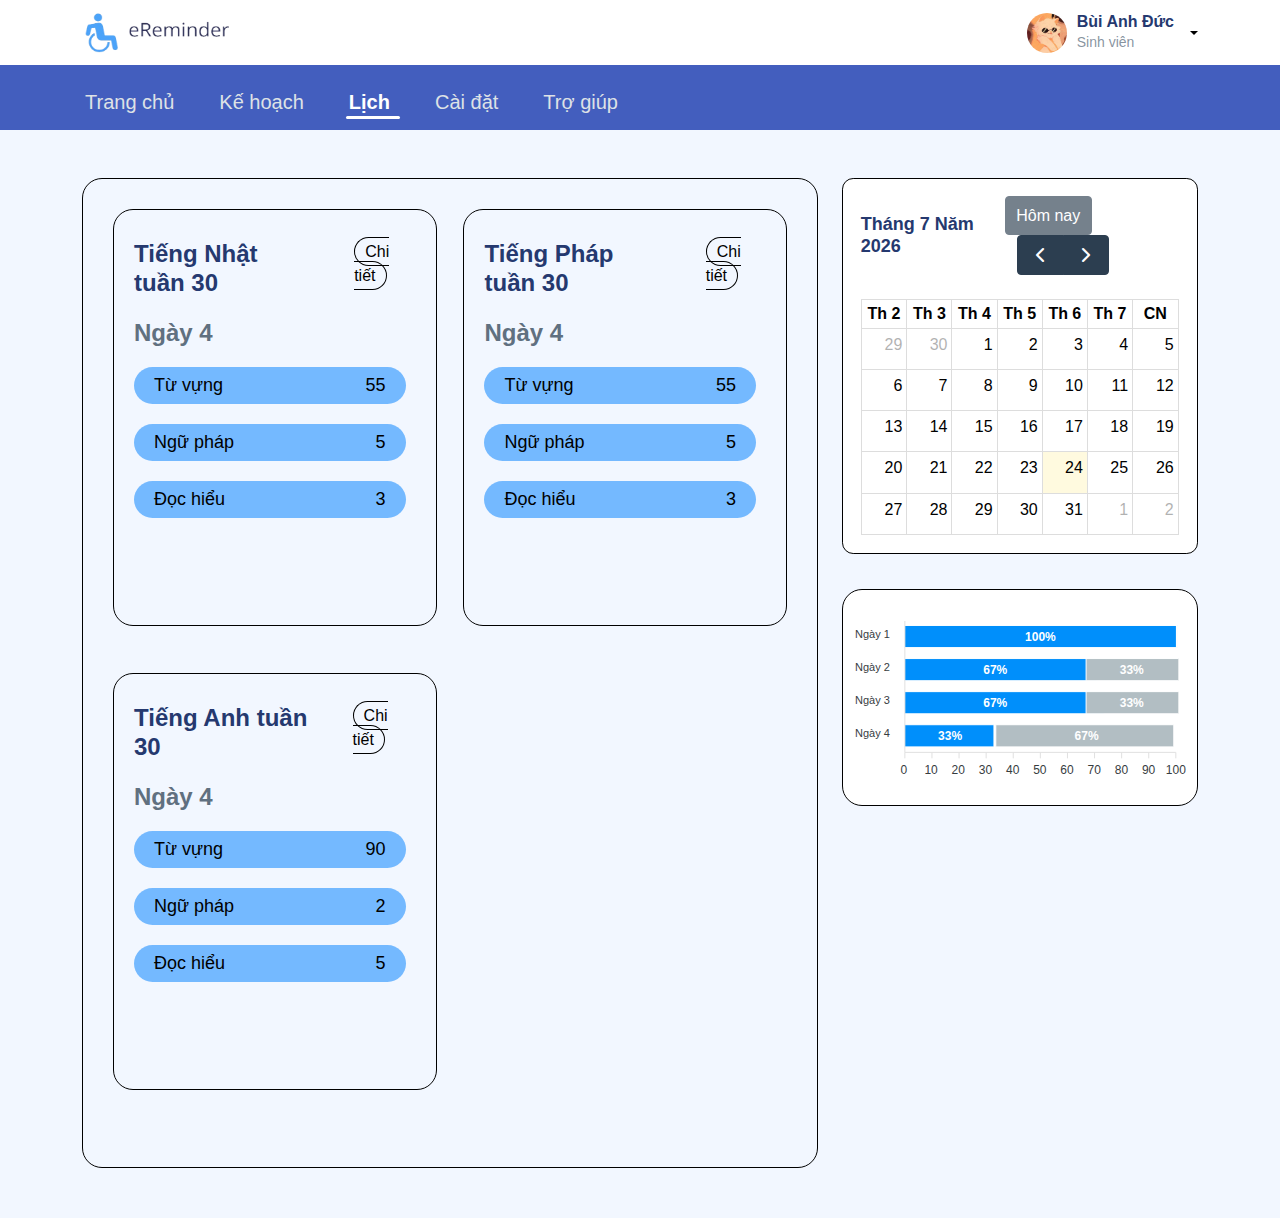
==== calender.html @ c273f139 "update 23.5" ====
<!DOCTYPE html>
<html lang="en" data-bs-theme="lìght">
  <head>
    <meta charset="UTF-8" />
    <meta name="viewport" content="width=device-width, initial-scale=1.0" />
    <title>UIUX</title>

    <link
      rel="shortcut icon"
      href="./assets/svg/favicon.svg"
      type="image/x-icon"
    />
    <link
      rel="shortcut icon"
      href="[data-uri]"
      type="image/png"
    />

    <script
      src="./assets/css/fonts/fontawesome.js"
      crossorigin="anonymous"
    ></script>
    <script
      src="./assets/extension/jquery-3.7.1.min.js"
      integrity="sha256-/JqT3SQfawRcv/BIHPThkBvs0OEvtFFmqPF/lYI/Cxo="
      crossorigin="anonymous"
    ></script>

    <!-- slick carousel -->
    <link rel="stylesheet" type="text/css" href="./assets/css/slick.css" />
    <link
      rel="stylesheet"
      href="./assets/css/slick-theme.min.css"
      integrity="sha512-17EgCFERpgZKcm0j0fEq1YCJuyAWdz9KUtv1EjVuaOz8pDnh/0nZxmU6BBXwaaxqoi9PQXnRWqlcDB027hgv9A=="
      crossorigin="anonymous"
      referrerpolicy="no-referrer"
    />
    <link
      rel="stylesheet"
      href="./assets/css/slick.min.css"
      integrity="sha512-yHknP1/AwR+yx26cB1y0cjvQUMvEa2PFzt1c9LlS4pRQ5NOTZFWbhBig+X9G9eYW/8m0/4OXNx8pxJ6z57x0dw=="
      crossorigin="anonymous"
      referrerpolicy="no-referrer"
    />
    <link
      rel="stylesheet"
      href="./assets/css/slick-theme.css"
      integrity="sha512-6lLUdeQ5uheMFbWm3CP271l14RsX1xtx+J5x2yeIDkkiBpeVTNhTqijME7GgRKKi6hCqovwCoBTlRBEC20M8Mg=="
      crossorigin="anonymous"
      referrerpolicy="no-referrer"
    />

    <!-- css file -->
    <link rel="stylesheet" href="./assets/css/app-dark.css" />
    <link rel="stylesheet" href="./assets/css/app.css" />
    <link rel="stylesheet" href="./assets/css/iconly.css" />
    <link rel="stylesheet" href="./assets/css/style.css" />
    <link rel="stylesheet" href="./assets/css/calender.css" />
    <link rel="stylesheet" href="./assets/css/trangchu.css" />
  </head>

  <body>
    <div id="app">
      <div id="main" class="layout-horizontal">
        <header class="mb-5">
          <div class="header-top">
            <div class="container">
              <div class="logo">
                <a href="index.html"
                  ><img
                    style="width: 150px; height: 45px"
                    src="./assets/img/logo.png"
                    srcset=""
                /></a>
              </div>
              <div class="header-top-right">
                <div class="dropdown">
                  <a
                    href="#"
                    id="topbarUserDropdown"
                    class="user-dropdown d-flex align-items-center dropend dropdown-toggle"
                    data-bs-toggle="dropdown"
                    aria-expanded="false"
                  >
                    <div class="avatar avatar-md2">
                      <img src=".//assets/img/ava.jpg" alt="Avatar" />
                    </div>
                    <div class="text">
                      <h6 class="user-dropdown-name">Bùi Anh Đức</h6>
                      <p class="user-dropdown-status text-sm text-muted">
                        Sinh viên
                      </p>
                    </div>
                  </a>
                  <ul
                    class="dropdown-menu dropdown-menu-end shadow-lg"
                    aria-labelledby="topbarUserDropdown"
                  >
                    <li>
                      <a class="dropdown-item" href="./profile.html"
                        >Tài khoản của tôi</a
                      >
                    </li>
                    <li>
                      <a class="dropdown-item" href="./setting.html">Cài đặt</a>
                    </li>
                    <li><hr class="dropdown-divider" /></li>
                    <li>
                      <a class="dropdown-item" href="index.html">Đăng xuất</a>
                    </li>
                  </ul>
                </div>

                <!-- Burger button responsive -->
                <a href="#" class="burger-btn d-block d-xl-none">
                  <i class="bi bi-justify fs-3"></i>
                </a>
              </div>
            </div>
          </div>
          <nav class="main-navbar">
            <div class="container">
              <ul>
                <li class="menu-item">
                  <a href="dashboard.html" class="menu-link">
                    <span><i class="fa-solid fa-house"></i>Trang chủ</span>
                  </a>
                </li>

                <li class="menu-item">
                  <a href="schedule.html" class="menu-link">
                    <span><i class="fa-solid fa-clipboard"></i>Kế hoạch</span>
                  </a>
                </li>

                <li class="menu-item active">
                  <a href="calender.html" class="menu-link">
                    <span><i class="fa-solid fa-calendar-days"></i>Lịch</span>
                  </a>
                </li>

                <li class="menu-item">
                  <a href="setting.html" class="menu-link">
                    <span><i class="fa-solid fa-gear"></i>Cài đặt</span>
                  </a>
                </li>

                <li class="menu-item">
                  <a href="support.html" class="menu-link">
                    <span
                      ><i class="fa-solid fa-circle-question"></i>Trợ giúp</span
                    >
                  </a>
                </li>
              </ul>
            </div>
          </nav>
          <div class="nav-respon">
            <div class="close-nav">
              <i class="fa-solid fa-x"></i>
            </div>
            <div class="nav-content">
              <div class="cate-blc-top">
                <a href="dashboard.html" class="cate-item">
                  <div>
                    <i class="fa-solid fa-house"></i>
                  </div>
                  <span>Trang chủ</span>
                </a>
                <a class="cate-item" href="schedule.html">
                  <div>
                    <i class="fa-solid fa-clipboard"></i>
                  </div>
                  <span>Kế hoạch</span>
                </a>
                <a class="cate-item" href="calender.html">
                  <div>
                    <i class="fa-solid fa-calendar-days"></i>
                  </div>
                  <span>Lịch</span>
                </a>
                <a class="cate-item" href="setting.html">
                  <div>
                    <i class="fa-solid fa-gear"></i>
                  </div>
                  <span>Cài đặt</span>
                </a>
                <a class="cate-item" href="support.html">
                  <div>
                    <i class="fa-solid fa-circle-question"></i>
                  </div>
                  <span>Trợ giúp</span>
                </a>
              </div>
              <h3>Theo dõi chúng tôi</h3>
              <div class="follow">
                <i
                  class="fa-brands fa-facebook fa-2xl"
                  style="color: #2f42d0"
                ></i>
                <i
                  class="fa-brands fa-youtube fa-2xl"
                  style="color: #ee2b2b"
                ></i>
                <i
                  class="fa-brands fa-instagram fa-2xl"
                  style="color: #000000"
                ></i>
                <i
                  class="fa-brands fa-pinterest-p fa-2xl"
                  style="color: #000000"
                ></i>
                <i
                  class="fa-brands fa-tiktok fa-2xl"
                  style="color: #000000"
                ></i>
              </div>
              <div class="link-blc">
                <a href="">Liên hệ</a>
                 
                <a href="">Chính sách bảo mật</a>
                <a style="border: none" href="">Thỏa thuận người dùng</a>
              </div>
            </div>
          </div>
        </header>

        <div class="content-wrapper container">
          <div class="page-content">
            <section class="row calender-row">
              <div class="col-12 col-lg-8">
                <div class="row">
                  <div class="col-12">
                    <div class="des-main" style="height: 110vh">
                      <div class="calender-item">
                        <div class="card-hd">
                          <div
                            class="card-lf"
                            style="display: flex; flex-direction: row"
                          >
                            <div class="lf">
                              <h6 class="des-hd" style="padding-left: 0">
                                Tiếng Nhật tuần 30
                              </h6>
                              <p class="des-hd" style="padding-left: 0">
                                Ngày 4
                              </p>
                            </div>
                            <div style="padding-top: 10px; margin-left: 20px">
                              <a href="./description.html" class="add-btn"
                                >Chi tiết</a
                              >
                            </div>
                          </div>
                          <div class="card-rt"></div>
                        </div>
                        <div class="card-content" style="overflow: auto">
                          <div class="card-item">
                            <div class="card-item-lf">
                              <span class="center">Từ vựng</span>
                              <div class="card-item-rt">
                                <label>55</label>
                              </div>
                            </div>
                          </div>
                          <div class="card-item">
                            <div class="card-item-lf">
                              <span class="center">Ngữ pháp</span>
                              <div class="card-item-rt">
                                <label>5</label>
                              </div>
                            </div>
                          </div>
                          <div class="card-item">
                            <div class="card-item-lf">
                              <span class="center">Đọc hiểu</span>
                              <div class="card-item-rt">
                                <label>3</label>
                              </div>
                            </div>
                          </div>
                        </div>
                      </div>
                      <div class="calender-item">
                        <div class="card-hd">
                          <div
                            class="card-lf"
                            style="display: flex; flex-direction: row"
                          >
                            <div class="lf">
                              <h6 class="des-hd" style="padding-left: 0">
                                Tiếng Pháp tuần 30
                              </h6>
                              <p class="des-hd" style="padding-left: 0">
                                Ngày 4
                              </p>
                            </div>
                            <div style="padding-top: 10px; margin-left: 20px">
                              <a href="./description.html" class="add-btn"
                                >Chi tiết</a
                              >
                            </div>
                          </div>
                          <div class="card-rt"></div>
                        </div>
                        <div class="card-content" style="overflow: auto">
                          <div class="card-item">
                            <div class="card-item-lf">
                              <span class="center">Từ vựng</span>
                              <div class="card-item-rt">
                                <label>55</label>
                              </div>
                            </div>
                          </div>
                          <div class="card-item">
                            <div class="card-item-lf">
                              <span class="center">Ngữ pháp</span>
                              <div class="card-item-rt">
                                <label>5</label>
                              </div>
                            </div>
                          </div>
                          <div class="card-item">
                            <div class="card-item-lf">
                              <span class="center">Đọc hiểu</span>
                              <div class="card-item-rt">
                                <label>3</label>
                              </div>
                            </div>
                          </div>
                        </div>
                      </div>
                      <div class="calender-item">
                        <div class="card-hd">
                          <div
                            class="card-lf"
                            style="display: flex; flex-direction: row"
                          >
                            <div class="lf">
                              <h6 class="des-hd" style="padding-left: 0">
                                Tiếng Anh tuần 30
                              </h6>
                              <p class="des-hd" style="padding-left: 0">
                                Ngày 4
                              </p>
                            </div>
                            <div style="padding-top: 10px; margin-left: 20px">
                              <a href="./description.html" class="add-btn"
                                >Chi tiết</a
                              >
                            </div>
                          </div>
                          <div class="card-rt"></div>
                        </div>
                        <div class="card-content" style="overflow: auto">
                          <div class="card-item">
                            <div class="card-item-lf">
                              <span class="center">Từ vựng</span>
                              <div class="card-item-rt">
                                <label>90</label>
                              </div>
                            </div>
                          </div>
                          <div class="card-item">
                            <div class="card-item-lf">
                              <span class="center">Ngữ pháp</span>
                              <div class="card-item-rt">
                                <label>2</label>
                              </div>
                            </div>
                          </div>
                          <div class="card-item">
                            <div class="card-item-lf">
                              <span class="center">Đọc hiểu</span>
                              <div class="card-item-rt">
                                <label>5</label>
                              </div>
                            </div>
                          </div>
                        </div>
                      </div>
                    </div>
                  </div>
                </div>
              </div>
              <div class="col-12 col-lg-4">
                <div class="card">
                  <div id="calendar"></div>
                </div>
                <div class="trending" style="padding: 0">
                  <div class="des-body">
                    <div id="bar-chart-2"></div>
                  </div>
                </div>
              </div>
            </section>
          </div>
        </div>
      </div>
    </div>
    <div class="add-action-mockup hide">
      <div class="des-hd">
        <i class="fa-solid fa-note-sticky"></i>
        Thêm danh mục
      </div>
      <div class="add-action-cnt">
        <label class="action-hd" for="">Tên danh mục</label> <br />
        <input class="action-input" type="text" placeholder="Tên danh mục" />
        <br />
        <label class="action-hd" for="">Ngày</label> <br />
        <input class="action-input" type="text" placeholder="dd/mm/yyyy" />
        <br />
        <div class="add-btn" style="width: 40%">
          <i class="fa-solid fa-plus"></i>Thêm nhiệm vụ
        </div>
        <div class="quest-cnt"></div>
      </div>
      <div class="add-action-bot">
        <div class="close-btn">Thoát</div>
        <div class="save-btn"><i class="fa-solid fa-floppy-disk"></i> Lưu</div>
      </div>
    </div>

    <script>
      document.addEventListener("DOMContentLoaded", function () {
        var calendarEl = document.getElementById("calendar");
        var calendar = new FullCalendar.Calendar(calendarEl, {
          initialView: "dayGridMonth",
          locale: "vi",

          buttonText: {
            today: "Hôm nay",
            month: "Tháng",
            week: "Tuần",
            day: "Ngày",
          },
          dateClick: function (info) {
            alert("Bạn đã click vào ngày: " + info.dateStr);
          },
        });
        calendar.render();
      });
    </script>

    <link
      href="./assets/extension/fullcalendar/main.min.css"
      rel="stylesheet"
    />
    <!-- FullCalendar JS -->
    <script src="./assets/extension/fullcalendar/main.min.js"></script>
    <!-- FullCalendar Locales -->
    <script src="./assets/extension/fullcalendar/locales-all.min.js"></script>

    <!-- slick -->
    <script
      src="./assets/js/slick.min.js"
      integrity="sha512-HGOnQO9+SP1V92SrtZfjqxxtLmVzqZpjFFekvzZVWoiASSQgSr4cw9Kqd2+l8Llp4Gm0G8GIFJ4ddwZilcdb8A=="
      crossorigin="anonymous"
      referrerpolicy="no-referrer"
    ></script>
    <script
      src="./assets/js/slick.js"
      integrity="sha512-eP8DK17a+MOcKHXC5Yrqzd8WI5WKh6F1TIk5QZ/8Lbv+8ssblcz7oGC8ZmQ/ZSAPa7ZmsCU4e/hcovqR8jfJqA=="
      crossorigin="anonymous"
      referrerpolicy="no-referrer"
    ></script>

    <!-- apexchart -->
    <script src="./assets/js/apexcharts.js"></script>

    <!-- js file -->
    <script src="./assets/js/app.js"></script>
    <script src="./assets/js/script.js"></script>
    <script src="./assets/js/description.js"></script>
  </body>
</html>
---- assets/css/app-dark.css ----
@charset "UTF-8";
html[data-bs-theme="dark"] {
  --bs-blue: #435ebe;
  --bs-indigo: #6610f2;
  --bs-purple: #6f42c1;
  --bs-pink: #d63384;
  --bs-red: #dc3545;
  --bs-orange: #fd7e14;
  --bs-yellow: #ffc107;
  --bs-green: #198754;
  --bs-teal: #20c997;
  --bs-cyan: #0dcaf0;
  --bs-white: #fff;
  --bs-gray: #6c757d;
  --bs-gray-dark: #343a40;
  --bs-gray-100: #f8f9fa;
  --bs-gray-200: #e9ecef;
  --bs-gray-300: #dee2e6;
  --bs-gray-400: #ced4da;
  --bs-gray-500: #adb5bd;
  --bs-gray-600: #6c757d;
  --bs-gray-700: #495057;
  --bs-gray-800: #343a40;
  --bs-gray-900: #212529;
  --bs-primary: #435ebe;
  --bs-secondary: #6c757d;
  --bs-success: #198754;
  --bs-info: #0dcaf0;
  --bs-warning: #ffc107;
  --bs-danger: #dc3545;
  --bs-light: #ced4da;
  --bs-dark: #131313;
  --bs-primary-rgb: 67, 94, 190;
  --bs-secondary-rgb: 108, 117, 125;
  --bs-success-rgb: 25, 135, 84;
  --bs-info-rgb: 13, 202, 240;
  --bs-warning-rgb: 255, 193, 7;
  --bs-danger-rgb: 220, 53, 69;
  --bs-light-rgb: 206, 212, 218;
  --bs-dark-rgb: 19, 19, 19;
  --bs-white-rgb: 255, 255, 255;
  --bs-black-rgb: 0, 0, 0;
  --bs-body-color-rgb: 194, 194, 217;
  --bs-body-bg-rgb: 21, 21, 33;
  --bs-font-sans-serif: system-ui, -apple-system, "Segoe UI", Roboto,
    "Helvetica Neue", Arial, "Noto Sans", "Liberation Sans", sans-serif,
    "Apple Color Emoji", "Segoe UI Emoji", "Segoe UI Symbol", "Noto Color Emoji";
  --bs-font-monospace: SFMono-Regular, Menlo, Monaco, Consolas,
    "Liberation Mono", "Courier New", monospace;
  --bs-gradient: linear-gradient(
    180deg,
    rgba(255, 255, 255, 0.15),
    rgba(255, 255, 255, 0)
  );
  --bs-body-font-family: sans-serif;
  --bs-body-font-size: 1rem;
  --bs-body-font-weight: 400;
  --bs-body-line-height: 1.5;
  --bs-body-color: #c2c2d9;
  --bs-body-bg: #151521;
}
html[data-bs-theme="dark"] .swal2-popup.swal2-toast {
  box-sizing: border-box;
  grid-column: 1/4 !important;
  grid-row: 1/4 !important;
  grid-template-columns: min-content auto min-content;
  padding: 1em;
  overflow-y: hidden;
  background: #19191a;
  box-shadow: 0 0 1px rgba(0, 0, 0, 0.075), 0 1px 2px rgba(0, 0, 0, 0.075),
    1px 2px 4px rgba(0, 0, 0, 0.075), 1px 3px 8px rgba(0, 0, 0, 0.075),
    2px 4px 16px rgba(0, 0, 0, 0.075);
  pointer-events: all;
}
html[data-bs-theme="dark"] .swal2-popup.swal2-toast > * {
  grid-column: 2;
}
html[data-bs-theme="dark"] .swal2-popup.swal2-toast .swal2-title {
  margin: 0.5em 1em;
  padding: 0;
  font-size: 1em;
  text-align: initial;
}
html[data-bs-theme="dark"] .swal2-popup.swal2-toast .swal2-loading {
  justify-content: center;
}
html[data-bs-theme="dark"] .swal2-popup.swal2-toast .swal2-input {
  height: 2em;
  margin: 0.5em;
  font-size: 1em;
}
html[data-bs-theme="dark"] .swal2-popup.swal2-toast .swal2-validation-message {
  font-size: 1em;
}
html[data-bs-theme="dark"] .swal2-popup.swal2-toast .swal2-footer {
  margin: 0.5em 0 0;
  padding: 0.5em 0 0;
  font-size: 0.8em;
}
html[data-bs-theme="dark"] .swal2-popup.swal2-toast .swal2-close {
  grid-column: 3/3;
  grid-row: 1/99;
  align-self: center;
  width: 0.8em;
  height: 0.8em;
  margin: 0;
  font-size: 2em;
}
html[data-bs-theme="dark"] .swal2-popup.swal2-toast .swal2-html-container {
  margin: 0.5em 1em;
  padding: 0;
  overflow: initial;
  font-size: 1em;
  text-align: initial;
}
html[data-bs-theme="dark"]
  .swal2-popup.swal2-toast
  .swal2-html-container:empty {
  padding: 0;
}
html[data-bs-theme="dark"] .swal2-popup.swal2-toast .swal2-loader {
  grid-column: 1;
  grid-row: 1/99;
  align-self: center;
  width: 2em;
  height: 2em;
  margin: 0.25em;
}
html[data-bs-theme="dark"] .swal2-popup.swal2-toast .swal2-icon {
  grid-column: 1;
  grid-row: 1/99;
  align-self: center;
  width: 2em;
  min-width: 2em;
  height: 2em;
  margin: 0 0.5em 0 0;
}
html[data-bs-theme="dark"]
  .swal2-popup.swal2-toast
  .swal2-icon
  .swal2-icon-content {
  display: flex;
  align-items: center;
  font-size: 1.8em;
  font-weight: 700;
}
html[data-bs-theme="dark"]
  .swal2-popup.swal2-toast
  .swal2-icon.swal2-success
  .swal2-success-ring {
  width: 2em;
  height: 2em;
}
html[data-bs-theme="dark"]
  .swal2-popup.swal2-toast
  .swal2-icon.swal2-error
  [class^="swal2-x-mark-line"] {
  top: 0.875em;
  width: 1.375em;
}
html[data-bs-theme="dark"]
  .swal2-popup.swal2-toast
  .swal2-icon.swal2-error
  [class^="swal2-x-mark-line"][class$="left"] {
  left: 0.3125em;
}
html[data-bs-theme="dark"]
  .swal2-popup.swal2-toast
  .swal2-icon.swal2-error
  [class^="swal2-x-mark-line"][class$="right"] {
  right: 0.3125em;
}
html[data-bs-theme="dark"] .swal2-popup.swal2-toast .swal2-actions {
  justify-content: flex-start;
  height: auto;
  margin: 0.5em 0 0;
  padding: 0 0.5em;
}
html[data-bs-theme="dark"] .swal2-popup.swal2-toast .swal2-styled {
  margin: 0.25em 0.5em;
  padding: 0.4em 0.6em;
  font-size: 1em;
}
html[data-bs-theme="dark"] .swal2-popup.swal2-toast .swal2-success {
  border-color: #a5dc86;
}
html[data-bs-theme="dark"]
  .swal2-popup.swal2-toast
  .swal2-success
  [class^="swal2-success-circular-line"] {
  position: absolute;
  width: 1.6em;
  height: 3em;
  transform: rotate(45deg);
  border-radius: 50%;
}
html[data-bs-theme="dark"]
  .swal2-popup.swal2-toast
  .swal2-success
  [class^="swal2-success-circular-line"][class$="left"] {
  top: -0.8em;
  left: -0.5em;
  transform: rotate(-45deg);
  transform-origin: 2em 2em;
  border-radius: 4em 0 0 4em;
}
html[data-bs-theme="dark"]
  .swal2-popup.swal2-toast
  .swal2-success
  [class^="swal2-success-circular-line"][class$="right"] {
  top: -0.25em;
  left: 0.9375em;
  transform-origin: 0 1.5em;
  border-radius: 0 4em 4em 0;
}
html[data-bs-theme="dark"]
  .swal2-popup.swal2-toast
  .swal2-success
  .swal2-success-ring {
  width: 2em;
  height: 2em;
}
html[data-bs-theme="dark"]
  .swal2-popup.swal2-toast
  .swal2-success
  .swal2-success-fix {
  top: 0;
  left: 0.4375em;
  width: 0.4375em;
  height: 2.6875em;
}
html[data-bs-theme="dark"]
  .swal2-popup.swal2-toast
  .swal2-success
  [class^="swal2-success-line"] {
  height: 0.3125em;
}
html[data-bs-theme="dark"]
  .swal2-popup.swal2-toast
  .swal2-success
  [class^="swal2-success-line"][class$="tip"] {
  top: 1.125em;
  left: 0.1875em;
  width: 0.75em;
}
html[data-bs-theme="dark"]
  .swal2-popup.swal2-toast
  .swal2-success
  [class^="swal2-success-line"][class$="long"] {
  top: 0.9375em;
  right: 0.1875em;
  width: 1.375em;
}
html[data-bs-theme="dark"]
  .swal2-popup.swal2-toast
  .swal2-success.swal2-icon-show
  .swal2-success-line-tip {
  animation: swal2-toast-animate-success-line-tip 0.75s;
}
html[data-bs-theme="dark"]
  .swal2-popup.swal2-toast
  .swal2-success.swal2-icon-show
  .swal2-success-line-long {
  animation: swal2-toast-animate-success-line-long 0.75s;
}
html[data-bs-theme="dark"] .swal2-popup.swal2-toast.swal2-show {
  animation: swal2-toast-show 0.5s;
}
html[data-bs-theme="dark"] .swal2-popup.swal2-toast.swal2-hide {
  animation: swal2-toast-hide 0.1s forwards;
}
html[data-bs-theme="dark"] div:where(.swal2-container) {
  display: grid;
  position: fixed;
  z-index: 1060;
  top: 0;
  right: 0;
  bottom: 0;
  left: 0;
  box-sizing: border-box;
  grid-template-areas: "top-start     top            top-end" "center-start  center         center-end" "bottom-start  bottom-center  bottom-end";
  grid-template-rows: minmax(min-content, auto) minmax(min-content, auto) minmax(
      min-content,
      auto
    );
  height: 100%;
  padding: 0.625em;
  overflow-x: hidden;
  transition: background-color 0.1s;
  -webkit-overflow-scrolling: touch;
}
html[data-bs-theme="dark"] div:where(.swal2-container).swal2-backdrop-show,
html[data-bs-theme="dark"] div:where(.swal2-container).swal2-noanimation {
  background: rgba(25, 25, 26, 0.75);
}
html[data-bs-theme="dark"] div:where(.swal2-container).swal2-backdrop-hide {
  background: transparent !important;
}
html[data-bs-theme="dark"] div:where(.swal2-container).swal2-top-start,
html[data-bs-theme="dark"] div:where(.swal2-container).swal2-center-start,
html[data-bs-theme="dark"] div:where(.swal2-container).swal2-bottom-start {
  grid-template-columns: minmax(0, 1fr) auto auto;
}
html[data-bs-theme="dark"] div:where(.swal2-container).swal2-top,
html[data-bs-theme="dark"] div:where(.swal2-container).swal2-center,
html[data-bs-theme="dark"] div:where(.swal2-container).swal2-bottom {
  grid-template-columns: auto minmax(0, 1fr) auto;
}
html[data-bs-theme="dark"] div:where(.swal2-container).swal2-top-end,
html[data-bs-theme="dark"] div:where(.swal2-container).swal2-center-end,
html[data-bs-theme="dark"] div:where(.swal2-container).swal2-bottom-end {
  grid-template-columns: auto auto minmax(0, 1fr);
}
html[data-bs-theme="dark"]
  div:where(.swal2-container).swal2-top-start
  > .swal2-popup {
  align-self: start;
}
html[data-bs-theme="dark"]
  div:where(.swal2-container).swal2-top
  > .swal2-popup {
  grid-column: 2;
  align-self: start;
  justify-self: center;
}
html[data-bs-theme="dark"]
  div:where(.swal2-container).swal2-top-end
  > .swal2-popup,
html[data-bs-theme="dark"]
  div:where(.swal2-container).swal2-top-right
  > .swal2-popup {
  grid-column: 3;
  align-self: start;
  justify-self: end;
}
html[data-bs-theme="dark"]
  div:where(.swal2-container).swal2-center-start
  > .swal2-popup,
html[data-bs-theme="dark"]
  div:where(.swal2-container).swal2-center-left
  > .swal2-popup {
  grid-row: 2;
  align-self: center;
}
html[data-bs-theme="dark"]
  div:where(.swal2-container).swal2-center
  > .swal2-popup {
  grid-column: 2;
  grid-row: 2;
  align-self: center;
  justify-self: center;
}
html[data-bs-theme="dark"]
  div:where(.swal2-container).swal2-center-end
  > .swal2-popup,
html[data-bs-theme="dark"]
  div:where(.swal2-container).swal2-center-right
  > .swal2-popup {
  grid-column: 3;
  grid-row: 2;
  align-self: center;
  justify-self: end;
}
html[data-bs-theme="dark"]
  div:where(.swal2-container).swal2-bottom-start
  > .swal2-popup,
html[data-bs-theme="dark"]
  div:where(.swal2-container).swal2-bottom-left
  > .swal2-popup {
  grid-column: 1;
  grid-row: 3;
  align-self: end;
}
html[data-bs-theme="dark"]
  div:where(.swal2-container).swal2-bottom
  > .swal2-popup {
  grid-column: 2;
  grid-row: 3;
  justify-self: center;
  align-self: end;
}
html[data-bs-theme="dark"]
  div:where(.swal2-container).swal2-bottom-end
  > .swal2-popup,
html[data-bs-theme="dark"]
  div:where(.swal2-container).swal2-bottom-right
  > .swal2-popup {
  grid-column: 3;
  grid-row: 3;
  align-self: end;
  justify-self: end;
}
html[data-bs-theme="dark"]
  div:where(.swal2-container).swal2-grow-row
  > .swal2-popup,
html[data-bs-theme="dark"]
  div:where(.swal2-container).swal2-grow-fullscreen
  > .swal2-popup {
  grid-column: 1/4;
  width: 100%;
}
html[data-bs-theme="dark"]
  div:where(.swal2-container).swal2-grow-column
  > .swal2-popup,
html[data-bs-theme="dark"]
  div:where(.swal2-container).swal2-grow-fullscreen
  > .swal2-popup {
  grid-row: 1/4;
  align-self: stretch;
}
html[data-bs-theme="dark"] div:where(.swal2-container).swal2-no-transition {
  transition: none !important;
}
html[data-bs-theme="dark"] div:where(.swal2-container) div:where(.swal2-popup) {
  display: none;
  position: relative;
  box-sizing: border-box;
  grid-template-columns: minmax(0, 100%);
  width: 32em;
  max-width: 100%;
  padding: 0 0 1.25em;
  border: none;
  border-radius: 5px;
  background: #19191a;
  color: #545454;
  font-family: system-ui, -apple-system, BlinkMacSystemFont, "Segoe UI", Roboto,
    Oxygen, Ubuntu, Cantarell, "Open Sans", "Helvetica Neue", sans-serif;
  font-size: 1rem;
}
html[data-bs-theme="dark"]
  div:where(.swal2-container)
  div:where(.swal2-popup):focus {
  outline: none;
}
html[data-bs-theme="dark"]
  div:where(.swal2-container)
  div:where(.swal2-popup).swal2-loading {
  overflow-y: hidden;
}
html[data-bs-theme="dark"] div:where(.swal2-container) h2:where(.swal2-title),
html[data-bs-theme="dark"] div:where(.swal2-container) .h2:where(.swal2-title) {
  position: relative;
  max-width: 100%;
  margin: 0;
  padding: 0.8em 1em 0;
  color: #e1e1e1;
  font-size: 1.875em;
  font-weight: 600;
  text-align: center;
  text-transform: none;
  word-wrap: break-word;
}
html[data-bs-theme="dark"]
  div:where(.swal2-container)
  div:where(.swal2-actions) {
  display: flex;
  z-index: 1;
  box-sizing: border-box;
  flex-wrap: wrap;
  align-items: center;
  justify-content: center;
  width: auto;
  margin: 1.25em auto 0;
  padding: 0;
}
html[data-bs-theme="dark"]
  div:where(.swal2-container)
  div:where(.swal2-actions):not(.swal2-loading)
  .swal2-styled[disabled] {
  opacity: 0.4;
}
html[data-bs-theme="dark"]
  div:where(.swal2-container)
  div:where(.swal2-actions):not(.swal2-loading)
  .swal2-styled:hover {
  background-image: linear-gradient(rgba(0, 0, 0, 0.1), rgba(0, 0, 0, 0.1));
}
html[data-bs-theme="dark"]
  div:where(.swal2-container)
  div:where(.swal2-actions):not(.swal2-loading)
  .swal2-styled:active {
  background-image: linear-gradient(rgba(0, 0, 0, 0.2), rgba(0, 0, 0, 0.2));
}
html[data-bs-theme="dark"]
  div:where(.swal2-container)
  div:where(.swal2-loader) {
  display: none;
  align-items: center;
  justify-content: center;
  width: 2.2em;
  height: 2.2em;
  margin: 0 1.875em;
  animation: swal2-rotate-loading 1.5s linear 0s infinite normal;
  border-width: 0.25em;
  border-style: solid;
  border-radius: 100%;
  border-color: #2778c4 transparent #2778c4 transparent;
}
html[data-bs-theme="dark"]
  div:where(.swal2-container)
  button:where(.swal2-styled) {
  margin: 0.3125em;
  padding: 0.625em 1.1em;
  transition: box-shadow 0.1s;
  box-shadow: 0 0 0 3px transparent;
  font-weight: 500;
}
html[data-bs-theme="dark"]
  div:where(.swal2-container)
  button:where(.swal2-styled):not([disabled]) {
  cursor: pointer;
}
html[data-bs-theme="dark"]
  div:where(.swal2-container)
  button:where(.swal2-styled).swal2-confirm {
  border: 0;
  border-radius: 0.25em;
  background: initial;
  background-color: #7066e0;
  color: #fff;
  font-size: 1em;
}
html[data-bs-theme="dark"]
  div:where(.swal2-container)
  button:where(.swal2-styled).swal2-confirm:focus {
  box-shadow: 0 0 0 3px rgba(112, 102, 224, 0.5);
}
html[data-bs-theme="dark"]
  div:where(.swal2-container)
  button:where(.swal2-styled).swal2-deny {
  border: 0;
  border-radius: 0.25em;
  background: initial;
  background-color: #dc3741;
  color: #fff;
  font-size: 1em;
}
html[data-bs-theme="dark"]
  div:where(.swal2-container)
  button:where(.swal2-styled).swal2-deny:focus {
  box-shadow: 0 0 0 3px rgba(220, 55, 65, 0.5);
}
html[data-bs-theme="dark"]
  div:where(.swal2-container)
  button:where(.swal2-styled).swal2-cancel {
  border: 0;
  border-radius: 0.25em;
  background: initial;
  background-color: #6e7881;
  color: #fff;
  font-size: 1em;
}
html[data-bs-theme="dark"]
  div:where(.swal2-container)
  button:where(.swal2-styled).swal2-cancel:focus {
  box-shadow: 0 0 0 3px rgba(110, 120, 129, 0.5);
}
html[data-bs-theme="dark"]
  div:where(.swal2-container)
  button:where(.swal2-styled).swal2-default-outline:focus {
  box-shadow: 0 0 0 1px #19191a, 0 0 0 3px rgba(138, 176, 213, 0.5);
}
html[data-bs-theme="dark"]
  div:where(.swal2-container)
  button:where(.swal2-styled):focus {
  outline: none;
}
html[data-bs-theme="dark"]
  div:where(.swal2-container)
  button:where(.swal2-styled)::-moz-focus-inner {
  border: 0;
}
html[data-bs-theme="dark"]
  div:where(.swal2-container)
  div:where(.swal2-footer) {
  margin: 1em 0 0;
  padding: 1em 1em 0;
  border-top: 1px solid #555;
  color: #bbb;
  font-size: 1em;
  text-align: center;
}
html[data-bs-theme="dark"]
  div:where(.swal2-container)
  .swal2-timer-progress-bar-container {
  position: absolute;
  right: 0;
  bottom: 0;
  left: 0;
  grid-column: auto !important;
  overflow: hidden;
  border-bottom-right-radius: 5px;
  border-bottom-left-radius: 5px;
}
html[data-bs-theme="dark"]
  div:where(.swal2-container)
  div:where(.swal2-timer-progress-bar) {
  width: 100%;
  height: 0.25em;
  background: rgba(225, 225, 225, 0.6);
}
html[data-bs-theme="dark"] div:where(.swal2-container) img:where(.swal2-image) {
  max-width: 100%;
  margin: 2em auto 1em;
}
html[data-bs-theme="dark"]
  div:where(.swal2-container)
  button:where(.swal2-close) {
  z-index: 2;
  align-items: center;
  justify-content: center;
  width: 1.2em;
  height: 1.2em;
  margin-top: 0;
  margin-right: 0;
  margin-bottom: -1.2em;
  padding: 0;
  overflow: hidden;
  transition: color 0.1s, box-shadow 0.1s;
  border: none;
  border-radius: 5px;
  background: transparent;
  color: #ccc;
  font-family: system-ui, -apple-system, BlinkMacSystemFont, "Segoe UI", Roboto,
    Oxygen, Ubuntu, Cantarell, "Open Sans", "Helvetica Neue", sans-serif;
  font-size: 2.5em;
  cursor: pointer;
  justify-self: end;
}
html[data-bs-theme="dark"]
  div:where(.swal2-container)
  button:where(.swal2-close):hover {
  transform: none;
  background: transparent;
  color: #f27474;
}
html[data-bs-theme="dark"]
  div:where(.swal2-container)
  button:where(.swal2-close):focus {
  outline: none;
  box-shadow: inset 0 0 0 3px rgba(100, 150, 200, 0.5);
}
html[data-bs-theme="dark"]
  div:where(.swal2-container)
  button:where(.swal2-close)::-moz-focus-inner {
  border: 0;
}
html[data-bs-theme="dark"] div:where(.swal2-container) .swal2-html-container {
  z-index: 1;
  justify-content: center;
  margin: 1em 1.6em 0.3em;
  padding: 0;
  overflow: auto;
  color: #e1e1e1;
  font-size: 1.125em;
  font-weight: 400;
  line-height: normal;
  text-align: center;
  word-wrap: break-word;
  word-break: break-word;
}
html[data-bs-theme="dark"]
  div:where(.swal2-container)
  input:where(.swal2-input),
html[data-bs-theme="dark"] div:where(.swal2-container) input:where(.swal2-file),
html[data-bs-theme="dark"]
  div:where(.swal2-container)
  textarea:where(.swal2-textarea),
html[data-bs-theme="dark"]
  div:where(.swal2-container)
  select:where(.swal2-select),
html[data-bs-theme="dark"] div:where(.swal2-container) div:where(.swal2-radio),
html[data-bs-theme="dark"]
  div:where(.swal2-container)
  label:where(.swal2-checkbox) {
  margin: 1em 2em 3px;
}
html[data-bs-theme="dark"]
  div:where(.swal2-container)
  input:where(.swal2-input),
html[data-bs-theme="dark"] div:where(.swal2-container) input:where(.swal2-file),
html[data-bs-theme="dark"]
  div:where(.swal2-container)
  textarea:where(.swal2-textarea) {
  box-sizing: border-box;
  width: auto;
  transition: border-color 0.1s, box-shadow 0.1s;
  border: 1px solid #d9d9d9;
  border-radius: 0.1875em;
  background: #323234;
  box-shadow: inset 0 1px 1px rgba(0, 0, 0, 0.06), 0 0 0 3px transparent;
  color: #e1e1e1;
  font-size: 1.125em;
}
html[data-bs-theme="dark"]
  div:where(.swal2-container)
  input:where(.swal2-input).swal2-inputerror,
html[data-bs-theme="dark"]
  div:where(.swal2-container)
  input:where(.swal2-file).swal2-inputerror,
html[data-bs-theme="dark"]
  div:where(.swal2-container)
  textarea:where(.swal2-textarea).swal2-inputerror {
  border-color: #f27474 !important;
  box-shadow: 0 0 2px #f27474 !important;
}
html[data-bs-theme="dark"]
  div:where(.swal2-container)
  input:where(.swal2-input):focus,
html[data-bs-theme="dark"]
  div:where(.swal2-container)
  input:where(.swal2-file):focus,
html[data-bs-theme="dark"]
  div:where(.swal2-container)
  textarea:where(.swal2-textarea):focus {
  border: 1px solid #b4dbed;
  outline: none;
  box-shadow: inset 0 1px 1px rgba(0, 0, 0, 0.06),
    0 0 0 3px rgba(100, 150, 200, 0.5);
}
html[data-bs-theme="dark"]
  div:where(.swal2-container)
  input:where(.swal2-input)::placeholder,
html[data-bs-theme="dark"]
  div:where(.swal2-container)
  input:where(.swal2-file)::placeholder,
html[data-bs-theme="dark"]
  div:where(.swal2-container)
  textarea:where(.swal2-textarea)::placeholder {
  color: #ccc;
}
html[data-bs-theme="dark"] div:where(.swal2-container) .swal2-range {
  margin: 1em 2em 3px;
  background: #19191a;
}
html[data-bs-theme="dark"] div:where(.swal2-container) .swal2-range input {
  width: 80%;
}
html[data-bs-theme="dark"] div:where(.swal2-container) .swal2-range output {
  width: 20%;
  color: #e1e1e1;
  font-weight: 600;
  text-align: center;
}
html[data-bs-theme="dark"] div:where(.swal2-container) .swal2-range input,
html[data-bs-theme="dark"] div:where(.swal2-container) .swal2-range output {
  height: 2.625em;
  padding: 0;
  font-size: 1.125em;
  line-height: 2.625em;
}
html[data-bs-theme="dark"] div:where(.swal2-container) .swal2-input {
  height: 2.625em;
  padding: 0 0.75em;
}
html[data-bs-theme="dark"] div:where(.swal2-container) .swal2-file {
  width: 75%;
  margin-right: auto;
  margin-left: auto;
  background: #323234;
  font-size: 1.125em;
}
html[data-bs-theme="dark"] div:where(.swal2-container) .swal2-textarea {
  height: 6.75em;
  padding: 0.75em;
}
html[data-bs-theme="dark"] div:where(.swal2-container) .swal2-select {
  min-width: 50%;
  max-width: 100%;
  padding: 0.375em 0.625em;
  background: #323234;
  color: #e1e1e1;
  font-size: 1.125em;
}
html[data-bs-theme="dark"] div:where(.swal2-container) .swal2-radio,
html[data-bs-theme="dark"] div:where(.swal2-container) .swal2-checkbox {
  align-items: center;
  justify-content: center;
  background: #19191a;
  color: #e1e1e1;
}
html[data-bs-theme="dark"] div:where(.swal2-container) .swal2-radio label,
html[data-bs-theme="dark"] div:where(.swal2-container) .swal2-checkbox label {
  margin: 0 0.6em;
  font-size: 1.125em;
}
html[data-bs-theme="dark"] div:where(.swal2-container) .swal2-radio input,
html[data-bs-theme="dark"] div:where(.swal2-container) .swal2-checkbox input {
  flex-shrink: 0;
  margin: 0 0.4em;
}
html[data-bs-theme="dark"]
  div:where(.swal2-container)
  label:where(.swal2-input-label) {
  display: flex;
  justify-content: center;
  margin: 1em auto 0;
}
html[data-bs-theme="dark"]
  div:where(.swal2-container)
  div:where(.swal2-validation-message) {
  align-items: center;
  justify-content: center;
  margin: 1em 0 0;
  padding: 0.625em;
  overflow: hidden;
  background: #323234;
  color: #e1e1e1;
  font-size: 1em;
  font-weight: 300;
}
html[data-bs-theme="dark"]
  div:where(.swal2-container)
  div:where(.swal2-validation-message):before {
  content: "!";
  display: inline-block;
  width: 1.5em;
  min-width: 1.5em;
  height: 1.5em;
  margin: 0 0.625em;
  border-radius: 50%;
  background-color: #f27474;
  color: #fff;
  font-weight: 600;
  line-height: 1.5em;
  text-align: center;
}
html[data-bs-theme="dark"] div:where(.swal2-container) .swal2-progress-steps {
  flex-wrap: wrap;
  align-items: center;
  max-width: 100%;
  margin: 1.25em auto;
  padding: 0;
  background: transparent;
  font-weight: 600;
}
html[data-bs-theme="dark"]
  div:where(.swal2-container)
  .swal2-progress-steps
  li {
  display: inline-block;
  position: relative;
}
html[data-bs-theme="dark"]
  div:where(.swal2-container)
  .swal2-progress-steps
  .swal2-progress-step {
  z-index: 20;
  flex-shrink: 0;
  width: 2em;
  height: 2em;
  border-radius: 2em;
  background: #2778c4;
  color: #fff;
  line-height: 2em;
  text-align: center;
}
html[data-bs-theme="dark"]
  div:where(.swal2-container)
  .swal2-progress-steps
  .swal2-progress-step.swal2-active-progress-step {
  background: #2778c4;
}
html[data-bs-theme="dark"]
  div:where(.swal2-container)
  .swal2-progress-steps
  .swal2-progress-step.swal2-active-progress-step
  ~ .swal2-progress-step {
  background: #58585b;
  color: #fff;
}
html[data-bs-theme="dark"]
  div:where(.swal2-container)
  .swal2-progress-steps
  .swal2-progress-step.swal2-active-progress-step
  ~ .swal2-progress-step-line {
  background: #58585b;
}
html[data-bs-theme="dark"]
  div:where(.swal2-container)
  .swal2-progress-steps
  .swal2-progress-step-line {
  z-index: 10;
  flex-shrink: 0;
  width: 2.5em;
  height: 0.4em;
  margin: 0 -1px;
  background: #2778c4;
}
html[data-bs-theme="dark"] div:where(.swal2-icon) {
  position: relative;
  box-sizing: content-box;
  justify-content: center;
  width: 5em;
  height: 5em;
  margin: 2.5em auto 0.6em;
  border: 0.25em solid transparent;
  border-radius: 50%;
  border-color: #000;
  font-family: system-ui, -apple-system, BlinkMacSystemFont, "Segoe UI", Roboto,
    Oxygen, Ubuntu, Cantarell, "Open Sans", "Helvetica Neue", sans-serif;
  line-height: 5em;
  cursor: default;
  user-select: none;
}
html[data-bs-theme="dark"] div:where(.swal2-icon) .swal2-icon-content {
  display: flex;
  align-items: center;
  font-size: 3.75em;
}
html[data-bs-theme="dark"] div:where(.swal2-icon).swal2-error {
  border-color: #f27474;
  color: #f27474;
}
html[data-bs-theme="dark"] div:where(.swal2-icon).swal2-error .swal2-x-mark {
  position: relative;
  flex-grow: 1;
}
html[data-bs-theme="dark"]
  div:where(.swal2-icon).swal2-error
  [class^="swal2-x-mark-line"] {
  display: block;
  position: absolute;
  top: 2.3125em;
  width: 2.9375em;
  height: 0.3125em;
  border-radius: 0.125em;
  background-color: #f27474;
}
html[data-bs-theme="dark"]
  div:where(.swal2-icon).swal2-error
  [class^="swal2-x-mark-line"][class$="left"] {
  left: 1.0625em;
  transform: rotate(45deg);
}
html[data-bs-theme="dark"]
  div:where(.swal2-icon).swal2-error
  [class^="swal2-x-mark-line"][class$="right"] {
  right: 1em;
  transform: rotate(-45deg);
}
html[data-bs-theme="dark"] div:where(.swal2-icon).swal2-error.swal2-icon-show {
  animation: swal2-animate-error-icon 0.5s;
}
html[data-bs-theme="dark"]
  div:where(.swal2-icon).swal2-error.swal2-icon-show
  .swal2-x-mark {
  animation: swal2-animate-error-x-mark 0.5s;
}
html[data-bs-theme="dark"] div:where(.swal2-icon).swal2-warning {
  border-color: #facea8;
  color: #f8bb86;
}
html[data-bs-theme="dark"]
  div:where(.swal2-icon).swal2-warning.swal2-icon-show {
  animation: swal2-animate-error-icon 0.5s;
}
html[data-bs-theme="dark"]
  div:where(.swal2-icon).swal2-warning.swal2-icon-show
  .swal2-icon-content {
  animation: swal2-animate-i-mark 0.5s;
}
html[data-bs-theme="dark"] div:where(.swal2-icon).swal2-info {
  border-color: #9de0f6;
  color: #3fc3ee;
}
html[data-bs-theme="dark"] div:where(.swal2-icon).swal2-info.swal2-icon-show {
  animation: swal2-animate-error-icon 0.5s;
}
html[data-bs-theme="dark"]
  div:where(.swal2-icon).swal2-info.swal2-icon-show
  .swal2-icon-content {
  animation: swal2-animate-i-mark 0.8s;
}
html[data-bs-theme="dark"] div:where(.swal2-icon).swal2-question {
  border-color: #c9dae1;
  color: #87adbd;
}
html[data-bs-theme="dark"]
  div:where(.swal2-icon).swal2-question.swal2-icon-show {
  animation: swal2-animate-error-icon 0.5s;
}
html[data-bs-theme="dark"]
  div:where(.swal2-icon).swal2-question.swal2-icon-show
  .swal2-icon-content {
  animation: swal2-animate-question-mark 0.8s;
}
html[data-bs-theme="dark"] div:where(.swal2-icon).swal2-success {
  border-color: #a5dc86;
  color: #a5dc86;
}
html[data-bs-theme="dark"]
  div:where(.swal2-icon).swal2-success
  [class^="swal2-success-circular-line"] {
  position: absolute;
  width: 3.75em;
  height: 7.5em;
  transform: rotate(45deg);
  border-radius: 50%;
}
html[data-bs-theme="dark"]
  div:where(.swal2-icon).swal2-success
  [class^="swal2-success-circular-line"][class$="left"] {
  top: -0.4375em;
  left: -2.0635em;
  transform: rotate(-45deg);
  transform-origin: 3.75em 3.75em;
  border-radius: 7.5em 0 0 7.5em;
}
html[data-bs-theme="dark"]
  div:where(.swal2-icon).swal2-success
  [class^="swal2-success-circular-line"][class$="right"] {
  top: -0.6875em;
  left: 1.875em;
  transform: rotate(-45deg);
  transform-origin: 0 3.75em;
  border-radius: 0 7.5em 7.5em 0;
}
html[data-bs-theme="dark"]
  div:where(.swal2-icon).swal2-success
  .swal2-success-ring {
  position: absolute;
  z-index: 2;
  top: -0.25em;
  left: -0.25em;
  box-sizing: content-box;
  width: 100%;
  height: 100%;
  border: 0.25em solid rgba(165, 220, 134, 0.3);
  border-radius: 50%;
}
html[data-bs-theme="dark"]
  div:where(.swal2-icon).swal2-success
  .swal2-success-fix {
  position: absolute;
  z-index: 1;
  top: 0.5em;
  left: 1.625em;
  width: 0.4375em;
  height: 5.625em;
  transform: rotate(-45deg);
}
html[data-bs-theme="dark"]
  div:where(.swal2-icon).swal2-success
  [class^="swal2-success-line"] {
  display: block;
  position: absolute;
  z-index: 2;
  height: 0.3125em;
  border-radius: 0.125em;
  background-color: #a5dc86;
}
html[data-bs-theme="dark"]
  div:where(.swal2-icon).swal2-success
  [class^="swal2-success-line"][class$="tip"] {
  top: 2.875em;
  left: 0.8125em;
  width: 1.5625em;
  transform: rotate(45deg);
}
html[data-bs-theme="dark"]
  div:where(.swal2-icon).swal2-success
  [class^="swal2-success-line"][class$="long"] {
  top: 2.375em;
  right: 0.5em;
  width: 2.9375em;
  transform: rotate(-45deg);
}
html[data-bs-theme="dark"]
  div:where(.swal2-icon).swal2-success.swal2-icon-show
  .swal2-success-line-tip {
  animation: swal2-animate-success-line-tip 0.75s;
}
html[data-bs-theme="dark"]
  div:where(.swal2-icon).swal2-success.swal2-icon-show
  .swal2-success-line-long {
  animation: swal2-animate-success-line-long 0.75s;
}
html[data-bs-theme="dark"]
  div:where(.swal2-icon).swal2-success.swal2-icon-show
  .swal2-success-circular-line-right {
  animation: swal2-rotate-success-circular-line 4.25s ease-in;
}
html[data-bs-theme="dark"] [class^="swal2"] {
  -webkit-tap-highlight-color: transparent;
}
html[data-bs-theme="dark"] .swal2-show {
  animation: swal2-show 0.3s;
}
html[data-bs-theme="dark"] .swal2-hide {
  animation: swal2-hide 0.15s forwards;
}
html[data-bs-theme="dark"] .swal2-noanimation {
  transition: none;
}
html[data-bs-theme="dark"] .swal2-scrollbar-measure {
  position: absolute;
  top: -9999px;
  width: 50px;
  height: 50px;
  overflow: scroll;
}
html[data-bs-theme="dark"] .swal2-rtl .swal2-close {
  margin-right: initial;
  margin-left: 0;
}
html[data-bs-theme="dark"] .swal2-rtl .swal2-timer-progress-bar {
  right: 0;
  left: auto;
}
@keyframes swal2-toast-show {
  0% {
    transform: translateY(-0.625em) rotate(2deg);
  }
  33% {
    transform: translateY(0) rotate(-2deg);
  }
  66% {
    transform: translateY(0.3125em) rotate(2deg);
  }
  to {
    transform: translateY(0) rotate(0);
  }
}
@keyframes swal2-toast-hide {
  to {
    transform: rotate(1deg);
    opacity: 0;
  }
}
@keyframes swal2-toast-animate-success-line-tip {
  0% {
    top: 0.5625em;
    left: 0.0625em;
    width: 0;
  }
  54% {
    top: 0.125em;
    left: 0.125em;
    width: 0;
  }
  70% {
    top: 0.625em;
    left: -0.25em;
    width: 1.625em;
  }
  84% {
    top: 1.0625em;
    left: 0.75em;
    width: 0.5em;
  }
  to {
    top: 1.125em;
    left: 0.1875em;
    width: 0.75em;
  }
}
@keyframes swal2-toast-animate-success-line-long {
  0% {
    top: 1.625em;
    right: 1.375em;
    width: 0;
  }
  65% {
    top: 1.25em;
    right: 0.9375em;
    width: 0;
  }
  84% {
    top: 0.9375em;
    right: 0;
    width: 1.125em;
  }
  to {
    top: 0.9375em;
    right: 0.1875em;
    width: 1.375em;
  }
}
@keyframes swal2-show {
  0% {
    transform: scale(0.7);
  }
  45% {
    transform: scale(1.05);
  }
  80% {
    transform: scale(0.95);
  }
  to {
    transform: scale(1);
  }
}
@keyframes swal2-hide {
  0% {
    transform: scale(1);
    opacity: 1;
  }
  to {
    transform: scale(0.5);
    opacity: 0;
  }
}
@keyframes swal2-animate-success-line-tip {
  0% {
    top: 1.1875em;
    left: 0.0625em;
    width: 0;
  }
  54% {
    top: 1.0625em;
    left: 0.125em;
    width: 0;
  }
  70% {
    top: 2.1875em;
    left: -0.375em;
    width: 3.125em;
  }
  84% {
    top: 3em;
    left: 1.3125em;
    width: 1.0625em;
  }
  to {
    top: 2.8125em;
    left: 0.8125em;
    width: 1.5625em;
  }
}
@keyframes swal2-animate-success-line-long {
  0% {
    top: 3.375em;
    right: 2.875em;
    width: 0;
  }
  65% {
    top: 3.375em;
    right: 2.875em;
    width: 0;
  }
  84% {
    top: 2.1875em;
    right: 0;
    width: 3.4375em;
  }
  to {
    top: 2.375em;
    right: 0.5em;
    width: 2.9375em;
  }
}
@keyframes swal2-rotate-success-circular-line {
  0% {
    transform: rotate(-45deg);
  }
  5% {
    transform: rotate(-45deg);
  }
  12% {
    transform: rotate(-405deg);
  }
  to {
    transform: rotate(-405deg);
  }
}
@keyframes swal2-animate-error-x-mark {
  0% {
    margin-top: 1.625em;
    transform: scale(0.4);
    opacity: 0;
  }
  50% {
    margin-top: 1.625em;
    transform: scale(0.4);
    opacity: 0;
  }
  80% {
    margin-top: -0.375em;
    transform: scale(1.15);
  }
  to {
    margin-top: 0;
    transform: scale(1);
    opacity: 1;
  }
}
@keyframes swal2-animate-error-icon {
  0% {
    transform: rotateX(100deg);
    opacity: 0;
  }
  to {
    transform: rotateX(0);
    opacity: 1;
  }
}
@keyframes swal2-rotate-loading {
  0% {
    transform: rotate(0);
  }
  to {
    transform: rotate(360deg);
  }
}
@keyframes swal2-animate-question-mark {
  0% {
    transform: rotateY(-360deg);
  }
  to {
    transform: rotateY(0);
  }
}
@keyframes swal2-animate-i-mark {
  0% {
    transform: rotate(45deg);
    opacity: 0;
  }
  25% {
    transform: rotate(-25deg);
    opacity: 0.4;
  }
  50% {
    transform: rotate(15deg);
    opacity: 0.8;
  }
  75% {
    transform: rotate(-5deg);
    opacity: 1;
  }
  to {
    transform: rotateX(0);
    opacity: 1;
  }
}
html[data-bs-theme="dark"]
  body.swal2-shown:not(.swal2-no-backdrop):not(.swal2-toast-shown) {
  overflow: hidden;
}
html[data-bs-theme="dark"] body.swal2-height-auto {
  height: auto !important;
}
html[data-bs-theme="dark"] body.swal2-no-backdrop .swal2-container {
  background-color: transparent !important;
  pointer-events: none;
}
html[data-bs-theme="dark"]
  body.swal2-no-backdrop
  .swal2-container
  .swal2-popup {
  pointer-events: all;
}
html[data-bs-theme="dark"]
  body.swal2-no-backdrop
  .swal2-container
  .swal2-modal {
  box-shadow: 0 0 10px rgba(25, 25, 26, 0.75);
}
@media print {
  html[data-bs-theme="dark"]
    body.swal2-shown:not(.swal2-no-backdrop):not(.swal2-toast-shown) {
    overflow-y: scroll !important;
  }
  html[data-bs-theme="dark"]
    body.swal2-shown:not(.swal2-no-backdrop):not(.swal2-toast-shown)
    > [aria-hidden="true"] {
    display: none;
  }
  html[data-bs-theme="dark"]
    body.swal2-shown:not(.swal2-no-backdrop):not(.swal2-toast-shown)
    .swal2-container {
    position: static !important;
  }
}
html[data-bs-theme="dark"] body.swal2-toast-shown .swal2-container {
  box-sizing: border-box;
  width: 360px;
  max-width: 100%;
  background-color: transparent;
  pointer-events: none;
}
html[data-bs-theme="dark"] body.swal2-toast-shown .swal2-container.swal2-top {
  inset: 0 auto auto 50%;
  transform: translate(-50%);
}
html[data-bs-theme="dark"]
  body.swal2-toast-shown
  .swal2-container.swal2-top-end,
html[data-bs-theme="dark"]
  body.swal2-toast-shown
  .swal2-container.swal2-top-right {
  inset: 0 0 auto auto;
}
html[data-bs-theme="dark"]
  body.swal2-toast-shown
  .swal2-container.swal2-top-start,
html[data-bs-theme="dark"]
  body.swal2-toast-shown
  .swal2-container.swal2-top-left {
  inset: 0 auto auto 0;
}
html[data-bs-theme="dark"]
  body.swal2-toast-shown
  .swal2-container.swal2-center-start,
html[data-bs-theme="dark"]
  body.swal2-toast-shown
  .swal2-container.swal2-center-left {
  inset: 50% auto auto 0;
  transform: translateY(-50%);
}
html[data-bs-theme="dark"]
  body.swal2-toast-shown
  .swal2-container.swal2-center {
  inset: 50% auto auto 50%;
  transform: translate(-50%, -50%);
}
html[data-bs-theme="dark"]
  body.swal2-toast-shown
  .swal2-container.swal2-center-end,
html[data-bs-theme="dark"]
  body.swal2-toast-shown
  .swal2-container.swal2-center-right {
  inset: 50% 0 auto auto;
  transform: translateY(-50%);
}
html[data-bs-theme="dark"]
  body.swal2-toast-shown
  .swal2-container.swal2-bottom-start,
html[data-bs-theme="dark"]
  body.swal2-toast-shown
  .swal2-container.swal2-bottom-left {
  inset: auto auto 0 0;
}
html[data-bs-theme="dark"]
  body.swal2-toast-shown
  .swal2-container.swal2-bottom {
  inset: auto auto 0 50%;
  transform: translate(-50%);
}
html[data-bs-theme="dark"]
  body.swal2-toast-shown
  .swal2-container.swal2-bottom-end,
html[data-bs-theme="dark"]
  body.swal2-toast-shown
  .swal2-container.swal2-bottom-right {
  inset: auto 0 0 auto;
}
html[data-bs-theme="dark"] *,
html[data-bs-theme="dark"] *:before,
html[data-bs-theme="dark"] *:after {
  box-sizing: border-box;
}
@media (prefers-reduced-motion: no-preference) {
  html[data-bs-theme="dark"] :root {
    scroll-behavior: smooth;
  }
}
html[data-bs-theme="dark"] body {
  margin: 0;
  font-family: var(--bs-body-font-family);
  font-size: var(--bs-body-font-size);
  font-weight: var(--bs-body-font-weight);
  line-height: var(--bs-body-line-height);
  color: var(--bs-body-color);
  text-align: var(--bs-body-text-align);
  background-color: var(--bs-body-bg);
  -webkit-text-size-adjust: 100%;
  -webkit-tap-highlight-color: rgba(0, 0, 0, 0);
}
html[data-bs-theme="dark"] hr {
  margin: 1rem 0;
  color: inherit;
  border: 0;
  border-top: 1px solid;
  opacity: 0.25;
}
html[data-bs-theme="dark"] h6,
html[data-bs-theme="dark"] .h6,
html[data-bs-theme="dark"] h5,
html[data-bs-theme="dark"] .h5,
html[data-bs-theme="dark"] h4,
html[data-bs-theme="dark"] .h4,
html[data-bs-theme="dark"] h3,
html[data-bs-theme="dark"] .h3,
html[data-bs-theme="dark"] h2,
html[data-bs-theme="dark"] .h2,
html[data-bs-theme="dark"] h1,
html[data-bs-theme="dark"] .h1 {
  margin-top: 0;
  margin-bottom: 0.5rem;
  font-weight: 700;
  line-height: 1.2;
  color: var(--bs-heading-color);
}
html[data-bs-theme="dark"] h1,
html[data-bs-theme="dark"] .h1 {
  font-size: calc(1.375rem + 1.5vw);
}
@media (min-width: 1200px) {
  html[data-bs-theme="dark"] h1,
  html[data-bs-theme="dark"] .h1 {
    font-size: 2.5rem;
  }
}
html[data-bs-theme="dark"] h2,
html[data-bs-theme="dark"] .h2 {
  font-size: calc(1.325rem + 0.9vw);
}
@media (min-width: 1200px) {
  html[data-bs-theme="dark"] h2,
  html[data-bs-theme="dark"] .h2 {
    font-size: 2rem;
  }
}
html[data-bs-theme="dark"] h3,
html[data-bs-theme="dark"] .h3 {
  font-size: calc(1.3rem + 0.6vw);
}
@media (min-width: 1200px) {
  html[data-bs-theme="dark"] h3,
  html[data-bs-theme="dark"] .h3 {
    font-size: 1.75rem;
  }
}
html[data-bs-theme="dark"] h4,
html[data-bs-theme="dark"] .h4 {
  font-size: calc(1.275rem + 0.3vw);
}
@media (min-width: 1200px) {
  html[data-bs-theme="dark"] h4,
  html[data-bs-theme="dark"] .h4 {
    font-size: 1.5rem;
  }
}
html[data-bs-theme="dark"] h5,
html[data-bs-theme="dark"] .h5 {
  font-size: 1.25rem;
}
html[data-bs-theme="dark"] h6,
html[data-bs-theme="dark"] .h6 {
  font-size: 1rem;
}
html[data-bs-theme="dark"] p {
  margin-top: 0;
  margin-bottom: 1rem;
}
html[data-bs-theme="dark"] abbr[title] {
  text-decoration: underline dotted;
  cursor: help;
  text-decoration-skip-ink: none;
}
html[data-bs-theme="dark"] address {
  margin-bottom: 1rem;
  font-style: normal;
  line-height: inherit;
}
html[data-bs-theme="dark"] ol,
html[data-bs-theme="dark"] ul {
  padding-left: 2rem;
}
html[data-bs-theme="dark"] ol,
html[data-bs-theme="dark"] ul,
html[data-bs-theme="dark"] dl {
  margin-top: 0;
  margin-bottom: 1rem;
}
html[data-bs-theme="dark"] ol ol,
html[data-bs-theme="dark"] ul ul,
html[data-bs-theme="dark"] ol ul,
html[data-bs-theme="dark"] ul ol {
  margin-bottom: 0;
}
html[data-bs-theme="dark"] dt {
  font-weight: 700;
}
html[data-bs-theme="dark"] dd {
  margin-bottom: 0.5rem;
  margin-left: 0;
}
html[data-bs-theme="dark"] blockquote {
  margin: 0 0 1rem;
}
html[data-bs-theme="dark"] b,
html[data-bs-theme="dark"] strong {
  font-weight: bolder;
}
html[data-bs-theme="dark"] small,
html[data-bs-theme="dark"] .small {
  font-size: 0.875em;
}
html[data-bs-theme="dark"] mark,
html[data-bs-theme="dark"] .mark {
  padding: 0.2em;
  color: var(--bs-highlight-color);
  background-color: var(--bs-highlight-bg);
}
html[data-bs-theme="dark"] sub,
html[data-bs-theme="dark"] sup {
  position: relative;
  font-size: 0.75em;
  line-height: 0;
  vertical-align: baseline;
}
html[data-bs-theme="dark"] sub {
  bottom: -0.25em;
}
html[data-bs-theme="dark"] sup {
  top: -0.5em;
}
html[data-bs-theme="dark"] a {
  color: rgba(var(--bs-link-color-rgb), var(--bs-link-opacity, 1));
  text-decoration: underline;
}
html[data-bs-theme="dark"] a:hover {
  --bs-link-color-rgb: var(--bs-link-hover-color-rgb);
}
html[data-bs-theme="dark"] a:not([href]):not([class]),
html[data-bs-theme="dark"] a:not([href]):not([class]):hover {
  color: inherit;
  text-decoration: none;
}
html[data-bs-theme="dark"] pre,
html[data-bs-theme="dark"] code,
html[data-bs-theme="dark"] kbd,
html[data-bs-theme="dark"] samp {
  font-family: var(--bs-font-monospace);
  font-size: 1em;
}
html[data-bs-theme="dark"] pre {
  display: block;
  margin-top: 0;
  margin-bottom: 1rem;
  overflow: auto;
  font-size: 0.875em;
}
html[data-bs-theme="dark"] pre code {
  font-size: inherit;
  color: inherit;
  word-break: normal;
}
html[data-bs-theme="dark"] code {
  font-size: 0.875em;
  color: var(--bs-code-color);
  word-wrap: break-word;
}
a > html[data-bs-theme="dark"] code {
  color: inherit;
}
html[data-bs-theme="dark"] kbd {
  padding: 0.2rem 0.4rem;
  font-size: 0.875em;
  color: #fff;
  background-color: #212529;
  border-radius: 0.2rem;
}
html[data-bs-theme="dark"] kbd kbd {
  padding: 0;
  font-size: 1em;
  font-weight: 700;
}
html[data-bs-theme="dark"] figure {
  margin: 0 0 1rem;
}
html[data-bs-theme="dark"] img,
html[data-bs-theme="dark"] svg {
  vertical-align: middle;
}
html[data-bs-theme="dark"] table {
  caption-side: bottom;
  border-collapse: collapse;
}
html[data-bs-theme="dark"] caption {
  padding-top: 0.5rem;
  padding-bottom: 0.5rem;
  color: #7c8db5;
  text-align: left;
}
html[data-bs-theme="dark"] th {
  text-align: inherit;
  text-align: -webkit-match-parent;
}
html[data-bs-theme="dark"] thead,
html[data-bs-theme="dark"] tbody,
html[data-bs-theme="dark"] tfoot,
html[data-bs-theme="dark"] tr,
html[data-bs-theme="dark"] td,
html[data-bs-theme="dark"] th {
  border-color: inherit;
  border-style: solid;
  border-width: 0;
}
html[data-bs-theme="dark"] label {
  display: inline-block;
}
html[data-bs-theme="dark"] button {
  border-radius: 0;
}
html[data-bs-theme="dark"] button:focus:not(:focus-visible) {
  outline: 0;
}
html[data-bs-theme="dark"] input,
html[data-bs-theme="dark"] button,
html[data-bs-theme="dark"] select,
html[data-bs-theme="dark"] optgroup,
html[data-bs-theme="dark"] textarea {
  margin: 0;
  font-family: system-ui, -apple-system, BlinkMacSystemFont, "Segoe UI", Roboto,
    Oxygen, Ubuntu, Cantarell, "Open Sans", "Helvetica Neue", sans-serif;
  font-size: inherit;
  line-height: inherit;
}
html[data-bs-theme="dark"] button,
html[data-bs-theme="dark"] select {
  text-transform: none;
}
html[data-bs-theme="dark"] [role="button"] {
  cursor: pointer;
}
html[data-bs-theme="dark"] select {
  word-wrap: normal;
}
html[data-bs-theme="dark"] select:disabled {
  opacity: 1;
}
html[data-bs-theme="dark"]
  [list]:not([type="date"]):not([type="datetime-local"]):not(
    [type="month"]
  ):not([type="week"]):not([type="time"])::-webkit-calendar-picker-indicator {
  display: none !important;
}
html[data-bs-theme="dark"] button,
html[data-bs-theme="dark"] [type="button"],
html[data-bs-theme="dark"] [type="reset"],
html[data-bs-theme="dark"] [type="submit"] {
  -webkit-appearance: button;
}
html[data-bs-theme="dark"] button:not(:disabled),
html[data-bs-theme="dark"] [type="button"]:not(:disabled),
html[data-bs-theme="dark"] [type="reset"]:not(:disabled),
html[data-bs-theme="dark"] [type="submit"]:not(:disabled) {
  cursor: pointer;
}
html[data-bs-theme="dark"] ::-moz-focus-inner {
  padding: 0;
  border-style: none;
}
html[data-bs-theme="dark"] textarea {
  resize: vertical;
}
html[data-bs-theme="dark"] fieldset {
  min-width: 0;
  padding: 0;
  margin: 0;
  border: 0;
}
html[data-bs-theme="dark"] legend {
  float: left;
  width: 100%;
  padding: 0;
  margin-bottom: 0.5rem;
  font-size: calc(1.275rem + 0.3vw);
  line-height: inherit;
}
@media (min-width: 1200px) {
  html[data-bs-theme="dark"] legend {
    font-size: 1.5rem;
  }
}
html[data-bs-theme="dark"] legend + * {
  clear: left;
}
html[data-bs-theme="dark"] ::-webkit-datetime-edit-fields-wrapper,
html[data-bs-theme="dark"] ::-webkit-datetime-edit-text,
html[data-bs-theme="dark"] ::-webkit-datetime-edit-minute,
html[data-bs-theme="dark"] ::-webkit-datetime-edit-hour-field,
html[data-bs-theme="dark"] ::-webkit-datetime-edit-day-field,
html[data-bs-theme="dark"] ::-webkit-datetime-edit-month-field,
html[data-bs-theme="dark"] ::-webkit-datetime-edit-year-field {
  padding: 0;
}
html[data-bs-theme="dark"] ::-webkit-inner-spin-button {
  height: auto;
}
html[data-bs-theme="dark"] [type="search"] {
  -webkit-appearance: textfield;
  outline-offset: -2px;
}
html[data-bs-theme="dark"] ::-webkit-search-decoration {
  -webkit-appearance: none;
}
html[data-bs-theme="dark"] ::-webkit-color-swatch-wrapper {
  padding: 0;
}
html[data-bs-theme="dark"] ::file-selector-button {
  font: inherit;
  -webkit-appearance: button;
}
html[data-bs-theme="dark"] output {
  display: inline-block;
}
html[data-bs-theme="dark"] iframe {
  border: 0;
}
html[data-bs-theme="dark"] summary {
  display: list-item;
  cursor: pointer;
}
html[data-bs-theme="dark"] progress {
  vertical-align: baseline;
}
html[data-bs-theme="dark"] [hidden] {
  display: none !important;
}
html[data-bs-theme="dark"] .lead {
  font-size: 1.25rem;
  font-weight: 300;
}
html[data-bs-theme="dark"] .display-1 {
  font-size: calc(1.625rem + 4.5vw);
  font-weight: 300;
  line-height: 1.2;
}
@media (min-width: 1200px) {
  html[data-bs-theme="dark"] .display-1 {
    font-size: 5rem;
  }
}
html[data-bs-theme="dark"] .display-2 {
  font-size: calc(1.575rem + 3.9vw);
  font-weight: 300;
  line-height: 1.2;
}
@media (min-width: 1200px) {
  html[data-bs-theme="dark"] .display-2 {
    font-size: 4.5rem;
  }
}
html[data-bs-theme="dark"] .display-3 {
  font-size: calc(1.525rem + 3.3vw);
  font-weight: 300;
  line-height: 1.2;
}
@media (min-width: 1200px) {
  html[data-bs-theme="dark"] .display-3 {
    font-size: 4rem;
  }
}
html[data-bs-theme="dark"] .display-4 {
  font-size: calc(1.475rem + 2.7vw);
  font-weight: 300;
  line-height: 1.2;
}
@media (min-width: 1200px) {
  html[data-bs-theme="dark"] .display-4 {
    font-size: 3.5rem;
  }
}
html[data-bs-theme="dark"] .display-5 {
  font-size: calc(1.425rem + 2.1vw);
  font-weight: 300;
  line-height: 1.2;
}
@media (min-width: 1200px) {
  html[data-bs-theme="dark"] .display-5 {
    font-size: 3rem;
  }
}
html[data-bs-theme="dark"] .display-6 {
  font-size: calc(1.375rem + 1.5vw);
  font-weight: 300;
  line-height: 1.2;
}
@media (min-width: 1200px) {
  html[data-bs-theme="dark"] .display-6 {
    font-size: 2.5rem;
  }
}
html[data-bs-theme="dark"] .list-unstyled,
html[data-bs-theme="dark"] .list-inline {
  padding-left: 0;
  list-style: none;
}
html[data-bs-theme="dark"] .list-inline-item {
  display: inline-block;
}
html[data-bs-theme="dark"] .list-inline-item:not(:last-child) {
  margin-right: 0.5rem;
}
html[data-bs-theme="dark"] .initialism {
  font-size: 0.875em;
  text-transform: uppercase;
}
html[data-bs-theme="dark"] .blockquote {
  margin-bottom: 1rem;
  font-size: 1.25rem;
}
html[data-bs-theme="dark"] .blockquote > :last-child {
  margin-bottom: 0;
}
html[data-bs-theme="dark"] .blockquote-footer {
  margin-top: -1rem;
  margin-bottom: 1rem;
  font-size: 0.875em;
  color: #6c757d;
}
html[data-bs-theme="dark"] .blockquote-footer:before {
  content: "— ";
}
html[data-bs-theme="dark"] .img-fluid {
  max-width: 100%;
  height: auto;
}
html[data-bs-theme="dark"] .img-thumbnail {
  padding: 0.25rem;
  background-color: #f2f7ff;
  border: 1px solid #dee2e6;
  border-radius: 0.25rem;
  max-width: 100%;
  height: auto;
}
html[data-bs-theme="dark"] .figure {
  display: inline-block;
}
html[data-bs-theme="dark"] .figure-img {
  margin-bottom: 0.5rem;
  line-height: 1;
}
html[data-bs-theme="dark"] .figure-caption {
  font-size: 0.875em;
  color: #6c757d;
}
html[data-bs-theme="dark"] .container,
html[data-bs-theme="dark"] .container-fluid,
html[data-bs-theme="dark"] .container-xxl,
html[data-bs-theme="dark"] .container-xl,
html[data-bs-theme="dark"] .container-lg,
html[data-bs-theme="dark"] .container-md,
html[data-bs-theme="dark"] .container-sm {
  --bs-gutter-x: 0.75rem;
  --bs-gutter-y: 0;
  width: 100%;
  padding-right: calc(var(--bs-gutter-x) * 0.5);
  padding-left: calc(var(--bs-gutter-x) * 0.5);
  margin-right: auto;
  margin-left: auto;
}
@media (min-width: 576px) {
  html[data-bs-theme="dark"] .container-sm,
  html[data-bs-theme="dark"] .container {
    max-width: 540px;
  }
}
@media (min-width: 768px) {
  html[data-bs-theme="dark"] .container-md,
  html[data-bs-theme="dark"] .container-sm,
  html[data-bs-theme="dark"] .container {
    max-width: 720px;
  }
}
@media (min-width: 992px) {
  html[data-bs-theme="dark"] .container-lg,
  html[data-bs-theme="dark"] .container-md,
  html[data-bs-theme="dark"] .container-sm,
  html[data-bs-theme="dark"] .container {
    max-width: 960px;
  }
}
@media (min-width: 1200px) {
  html[data-bs-theme="dark"] .container-xl,
  html[data-bs-theme="dark"] .container-lg,
  html[data-bs-theme="dark"] .container-md,
  html[data-bs-theme="dark"] .container-sm,
  html[data-bs-theme="dark"] .container {
    max-width: 1140px;
  }
}
@media (min-width: 1400px) {
  html[data-bs-theme="dark"] .container-xxl,
  html[data-bs-theme="dark"] .container-xl,
  html[data-bs-theme="dark"] .container-lg,
  html[data-bs-theme="dark"] .container-md,
  html[data-bs-theme="dark"] .container-sm,
  html[data-bs-theme="dark"] .container {
    max-width: 1320px;
  }
}
html[data-bs-theme="dark"] :root {
  --bs-breakpoint-xs: 0;
  --bs-breakpoint-sm: 576px;
  --bs-breakpoint-md: 768px;
  --bs-breakpoint-lg: 992px;
  --bs-breakpoint-xl: 1200px;
  --bs-breakpoint-xxl: 1400px;
}
html[data-bs-theme="dark"] .row {
  --bs-gutter-x: 1.5rem;
  --bs-gutter-y: 0;
  display: flex;
  flex-wrap: wrap;
  margin-top: calc(-1 * var(--bs-gutter-y));
  margin-right: calc(-0.5 * var(--bs-gutter-x));
  margin-left: calc(-0.5 * var(--bs-gutter-x));
}
html[data-bs-theme="dark"] .row > * {
  flex-shrink: 0;
  width: 100%;
  max-width: 100%;
  padding-right: calc(var(--bs-gutter-x) * 0.5);
  padding-left: calc(var(--bs-gutter-x) * 0.5);
  margin-top: var(--bs-gutter-y);
}
html[data-bs-theme="dark"] .col {
  flex: 1 0 0%;
}
html[data-bs-theme="dark"] .row-cols-auto > * {
  flex: 0 0 auto;
  width: auto;
}
html[data-bs-theme="dark"] .row-cols-1 > * {
  flex: 0 0 auto;
  width: 100%;
}
html[data-bs-theme="dark"] .row-cols-2 > * {
  flex: 0 0 auto;
  width: 50%;
}
html[data-bs-theme="dark"] .row-cols-3 > * {
  flex: 0 0 auto;
  width: 33.33333333%;
}
html[data-bs-theme="dark"] .row-cols-4 > * {
  flex: 0 0 auto;
  width: 25%;
}
html[data-bs-theme="dark"] .row-cols-5 > * {
  flex: 0 0 auto;
  width: 20%;
}
html[data-bs-theme="dark"] .row-cols-6 > * {
  flex: 0 0 auto;
  width: 16.66666667%;
}
html[data-bs-theme="dark"] .col-auto {
  flex: 0 0 auto;
  width: auto;
}
html[data-bs-theme="dark"] .col-1 {
  flex: 0 0 auto;
  width: 8.33333333%;
}
html[data-bs-theme="dark"] .col-2 {
  flex: 0 0 auto;
  width: 16.66666667%;
}
html[data-bs-theme="dark"] .col-3 {
  flex: 0 0 auto;
  width: 25%;
}
html[data-bs-theme="dark"] .col-4 {
  flex: 0 0 auto;
  width: 33.33333333%;
}
html[data-bs-theme="dark"] .col-5 {
  flex: 0 0 auto;
  width: 41.66666667%;
}
html[data-bs-theme="dark"] .col-6 {
  flex: 0 0 auto;
  width: 50%;
}
html[data-bs-theme="dark"] .col-7 {
  flex: 0 0 auto;
  width: 58.33333333%;
}
html[data-bs-theme="dark"] .col-8 {
  flex: 0 0 auto;
  width: 66.66666667%;
}
html[data-bs-theme="dark"] .col-9 {
  flex: 0 0 auto;
  width: 75%;
}
html[data-bs-theme="dark"] .col-10 {
  flex: 0 0 auto;
  width: 83.33333333%;
}
html[data-bs-theme="dark"] .col-11 {
  flex: 0 0 auto;
  width: 91.66666667%;
}
html[data-bs-theme="dark"] .col-12 {
  flex: 0 0 auto;
  width: 100%;
}
html[data-bs-theme="dark"] .offset-1 {
  margin-left: 8.33333333%;
}
html[data-bs-theme="dark"] .offset-2 {
  margin-left: 16.66666667%;
}
html[data-bs-theme="dark"] .offset-3 {
  margin-left: 25%;
}
html[data-bs-theme="dark"] .offset-4 {
  margin-left: 33.33333333%;
}
html[data-bs-theme="dark"] .offset-5 {
  margin-left: 41.66666667%;
}
html[data-bs-theme="dark"] .offset-6 {
  margin-left: 50%;
}
html[data-bs-theme="dark"] .offset-7 {
  margin-left: 58.33333333%;
}
html[data-bs-theme="dark"] .offset-8 {
  margin-left: 66.66666667%;
}
html[data-bs-theme="dark"] .offset-9 {
  margin-left: 75%;
}
html[data-bs-theme="dark"] .offset-10 {
  margin-left: 83.33333333%;
}
html[data-bs-theme="dark"] .offset-11 {
  margin-left: 91.66666667%;
}
html[data-bs-theme="dark"] .g-0,
html[data-bs-theme="dark"] .gx-0 {
  --bs-gutter-x: 0;
}
html[data-bs-theme="dark"] .g-0,
html[data-bs-theme="dark"] .gy-0 {
  --bs-gutter-y: 0;
}
html[data-bs-theme="dark"] .g-1,
html[data-bs-theme="dark"] .gx-1 {
  --bs-gutter-x: 0.25rem;
}
html[data-bs-theme="dark"] .g-1,
html[data-bs-theme="dark"] .gy-1 {
  --bs-gutter-y: 0.25rem;
}
html[data-bs-theme="dark"] .g-2,
html[data-bs-theme="dark"] .gx-2 {
  --bs-gutter-x: 0.5rem;
}
html[data-bs-theme="dark"] .g-2,
html[data-bs-theme="dark"] .gy-2 {
  --bs-gutter-y: 0.5rem;
}
html[data-bs-theme="dark"] .g-3,
html[data-bs-theme="dark"] .gx-3 {
  --bs-gutter-x: 1rem;
}
html[data-bs-theme="dark"] .g-3,
html[data-bs-theme="dark"] .gy-3 {
  --bs-gutter-y: 1rem;
}
html[data-bs-theme="dark"] .g-4,
html[data-bs-theme="dark"] .gx-4 {
  --bs-gutter-x: 1.5rem;
}
html[data-bs-theme="dark"] .g-4,
html[data-bs-theme="dark"] .gy-4 {
  --bs-gutter-y: 1.5rem;
}
html[data-bs-theme="dark"] .g-5,
html[data-bs-theme="dark"] .gx-5 {
  --bs-gutter-x: 3rem;
}
html[data-bs-theme="dark"] .g-5,
html[data-bs-theme="dark"] .gy-5 {
  --bs-gutter-y: 3rem;
}
@media (min-width: 576px) {
  html[data-bs-theme="dark"] .col-sm {
    flex: 1 0 0%;
  }
  html[data-bs-theme="dark"] .row-cols-sm-auto > * {
    flex: 0 0 auto;
    width: auto;
  }
  html[data-bs-theme="dark"] .row-cols-sm-1 > * {
    flex: 0 0 auto;
    width: 100%;
  }
  html[data-bs-theme="dark"] .row-cols-sm-2 > * {
    flex: 0 0 auto;
    width: 50%;
  }
  html[data-bs-theme="dark"] .row-cols-sm-3 > * {
    flex: 0 0 auto;
    width: 33.33333333%;
  }
  html[data-bs-theme="dark"] .row-cols-sm-4 > * {
    flex: 0 0 auto;
    width: 25%;
  }
  html[data-bs-theme="dark"] .row-cols-sm-5 > * {
    flex: 0 0 auto;
    width: 20%;
  }
  html[data-bs-theme="dark"] .row-cols-sm-6 > * {
    flex: 0 0 auto;
    width: 16.66666667%;
  }
  html[data-bs-theme="dark"] .col-sm-auto {
    flex: 0 0 auto;
    width: auto;
  }
  html[data-bs-theme="dark"] .col-sm-1 {
    flex: 0 0 auto;
    width: 8.33333333%;
  }
  html[data-bs-theme="dark"] .col-sm-2 {
    flex: 0 0 auto;
    width: 16.66666667%;
  }
  html[data-bs-theme="dark"] .col-sm-3 {
    flex: 0 0 auto;
    width: 25%;
  }
  html[data-bs-theme="dark"] .col-sm-4 {
    flex: 0 0 auto;
    width: 33.33333333%;
  }
  html[data-bs-theme="dark"] .col-sm-5 {
    flex: 0 0 auto;
    width: 41.66666667%;
  }
  html[data-bs-theme="dark"] .col-sm-6 {
    flex: 0 0 auto;
    width: 50%;
  }
  html[data-bs-theme="dark"] .col-sm-7 {
    flex: 0 0 auto;
    width: 58.33333333%;
  }
  html[data-bs-theme="dark"] .col-sm-8 {
    flex: 0 0 auto;
    width: 66.66666667%;
  }
  html[data-bs-theme="dark"] .col-sm-9 {
    flex: 0 0 auto;
    width: 75%;
  }
  html[data-bs-theme="dark"] .col-sm-10 {
    flex: 0 0 auto;
    width: 83.33333333%;
  }
  html[data-bs-theme="dark"] .col-sm-11 {
    flex: 0 0 auto;
    width: 91.66666667%;
  }
  html[data-bs-theme="dark"] .col-sm-12 {
    flex: 0 0 auto;
    width: 100%;
  }
  html[data-bs-theme="dark"] .offset-sm-0 {
    margin-left: 0;
  }
  html[data-bs-theme="dark"] .offset-sm-1 {
    margin-left: 8.33333333%;
  }
  html[data-bs-theme="dark"] .offset-sm-2 {
    margin-left: 16.66666667%;
  }
  html[data-bs-theme="dark"] .offset-sm-3 {
    margin-left: 25%;
  }
  html[data-bs-theme="dark"] .offset-sm-4 {
    margin-left: 33.33333333%;
  }
  html[data-bs-theme="dark"] .offset-sm-5 {
    margin-left: 41.66666667%;
  }
  html[data-bs-theme="dark"] .offset-sm-6 {
    margin-left: 50%;
  }
  html[data-bs-theme="dark"] .offset-sm-7 {
    margin-left: 58.33333333%;
  }
  html[data-bs-theme="dark"] .offset-sm-8 {
    margin-left: 66.66666667%;
  }
  html[data-bs-theme="dark"] .offset-sm-9 {
    margin-left: 75%;
  }
  html[data-bs-theme="dark"] .offset-sm-10 {
    margin-left: 83.33333333%;
  }
  html[data-bs-theme="dark"] .offset-sm-11 {
    margin-left: 91.66666667%;
  }
  html[data-bs-theme="dark"] .g-sm-0,
  html[data-bs-theme="dark"] .gx-sm-0 {
    --bs-gutter-x: 0;
  }
  html[data-bs-theme="dark"] .g-sm-0,
  html[data-bs-theme="dark"] .gy-sm-0 {
    --bs-gutter-y: 0;
  }
  html[data-bs-theme="dark"] .g-sm-1,
  html[data-bs-theme="dark"] .gx-sm-1 {
    --bs-gutter-x: 0.25rem;
  }
  html[data-bs-theme="dark"] .g-sm-1,
  html[data-bs-theme="dark"] .gy-sm-1 {
    --bs-gutter-y: 0.25rem;
  }
  html[data-bs-theme="dark"] .g-sm-2,
  html[data-bs-theme="dark"] .gx-sm-2 {
    --bs-gutter-x: 0.5rem;
  }
  html[data-bs-theme="dark"] .g-sm-2,
  html[data-bs-theme="dark"] .gy-sm-2 {
    --bs-gutter-y: 0.5rem;
  }
  html[data-bs-theme="dark"] .g-sm-3,
  html[data-bs-theme="dark"] .gx-sm-3 {
    --bs-gutter-x: 1rem;
  }
  html[data-bs-theme="dark"] .g-sm-3,
  html[data-bs-theme="dark"] .gy-sm-3 {
    --bs-gutter-y: 1rem;
  }
  html[data-bs-theme="dark"] .g-sm-4,
  html[data-bs-theme="dark"] .gx-sm-4 {
    --bs-gutter-x: 1.5rem;
  }
  html[data-bs-theme="dark"] .g-sm-4,
  html[data-bs-theme="dark"] .gy-sm-4 {
    --bs-gutter-y: 1.5rem;
  }
  html[data-bs-theme="dark"] .g-sm-5,
  html[data-bs-theme="dark"] .gx-sm-5 {
    --bs-gutter-x: 3rem;
  }
  html[data-bs-theme="dark"] .g-sm-5,
  html[data-bs-theme="dark"] .gy-sm-5 {
    --bs-gutter-y: 3rem;
  }
}
@media (min-width: 768px) {
  html[data-bs-theme="dark"] .col-md {
    flex: 1 0 0%;
  }
  html[data-bs-theme="dark"] .row-cols-md-auto > * {
    flex: 0 0 auto;
    width: auto;
  }
  html[data-bs-theme="dark"] .row-cols-md-1 > * {
    flex: 0 0 auto;
    width: 100%;
  }
  html[data-bs-theme="dark"] .row-cols-md-2 > * {
    flex: 0 0 auto;
    width: 50%;
  }
  html[data-bs-theme="dark"] .row-cols-md-3 > * {
    flex: 0 0 auto;
    width: 33.33333333%;
  }
  html[data-bs-theme="dark"] .row-cols-md-4 > * {
    flex: 0 0 auto;
    width: 25%;
  }
  html[data-bs-theme="dark"] .row-cols-md-5 > * {
    flex: 0 0 auto;
    width: 20%;
  }
  html[data-bs-theme="dark"] .row-cols-md-6 > * {
    flex: 0 0 auto;
    width: 16.66666667%;
  }
  html[data-bs-theme="dark"] .col-md-auto {
    flex: 0 0 auto;
    width: auto;
  }
  html[data-bs-theme="dark"] .col-md-1 {
    flex: 0 0 auto;
    width: 8.33333333%;
  }
  html[data-bs-theme="dark"] .col-md-2 {
    flex: 0 0 auto;
    width: 16.66666667%;
  }
  html[data-bs-theme="dark"] .col-md-3 {
    flex: 0 0 auto;
    width: 25%;
  }
  html[data-bs-theme="dark"] .col-md-4 {
    flex: 0 0 auto;
    width: 33.33333333%;
  }
  html[data-bs-theme="dark"] .col-md-5 {
    flex: 0 0 auto;
    width: 41.66666667%;
  }
  html[data-bs-theme="dark"] .col-md-6 {
    flex: 0 0 auto;
    width: 50%;
  }
  html[data-bs-theme="dark"] .col-md-7 {
    flex: 0 0 auto;
    width: 58.33333333%;
  }
  html[data-bs-theme="dark"] .col-md-8 {
    flex: 0 0 auto;
    width: 66.66666667%;
  }
  html[data-bs-theme="dark"] .col-md-9 {
    flex: 0 0 auto;
    width: 75%;
  }
  html[data-bs-theme="dark"] .col-md-10 {
    flex: 0 0 auto;
    width: 83.33333333%;
  }
  html[data-bs-theme="dark"] .col-md-11 {
    flex: 0 0 auto;
    width: 91.66666667%;
  }
  html[data-bs-theme="dark"] .col-md-12 {
    flex: 0 0 auto;
    width: 100%;
  }
  html[data-bs-theme="dark"] .offset-md-0 {
    margin-left: 0;
  }
  html[data-bs-theme="dark"] .offset-md-1 {
    margin-left: 8.33333333%;
  }
  html[data-bs-theme="dark"] .offset-md-2 {
    margin-left: 16.66666667%;
  }
  html[data-bs-theme="dark"] .offset-md-3 {
    margin-left: 25%;
  }
  html[data-bs-theme="dark"] .offset-md-4 {
    margin-left: 33.33333333%;
  }
  html[data-bs-theme="dark"] .offset-md-5 {
    margin-left: 41.66666667%;
  }
  html[data-bs-theme="dark"] .offset-md-6 {
    margin-left: 50%;
  }
  html[data-bs-theme="dark"] .offset-md-7 {
    margin-left: 58.33333333%;
  }
  html[data-bs-theme="dark"] .offset-md-8 {
    margin-left: 66.66666667%;
  }
  html[data-bs-theme="dark"] .offset-md-9 {
    margin-left: 75%;
  }
  html[data-bs-theme="dark"] .offset-md-10 {
    margin-left: 83.33333333%;
  }
  html[data-bs-theme="dark"] .offset-md-11 {
    margin-left: 91.66666667%;
  }
  html[data-bs-theme="dark"] .g-md-0,
  html[data-bs-theme="dark"] .gx-md-0 {
    --bs-gutter-x: 0;
  }
  html[data-bs-theme="dark"] .g-md-0,
  html[data-bs-theme="dark"] .gy-md-0 {
    --bs-gutter-y: 0;
  }
  html[data-bs-theme="dark"] .g-md-1,
  html[data-bs-theme="dark"] .gx-md-1 {
    --bs-gutter-x: 0.25rem;
  }
  html[data-bs-theme="dark"] .g-md-1,
  html[data-bs-theme="dark"] .gy-md-1 {
    --bs-gutter-y: 0.25rem;
  }
  html[data-bs-theme="dark"] .g-md-2,
  html[data-bs-theme="dark"] .gx-md-2 {
    --bs-gutter-x: 0.5rem;
  }
  html[data-bs-theme="dark"] .g-md-2,
  html[data-bs-theme="dark"] .gy-md-2 {
    --bs-gutter-y: 0.5rem;
  }
  html[data-bs-theme="dark"] .g-md-3,
  html[data-bs-theme="dark"] .gx-md-3 {
    --bs-gutter-x: 1rem;
  }
  html[data-bs-theme="dark"] .g-md-3,
  html[data-bs-theme="dark"] .gy-md-3 {
    --bs-gutter-y: 1rem;
  }
  html[data-bs-theme="dark"] .g-md-4,
  html[data-bs-theme="dark"] .gx-md-4 {
    --bs-gutter-x: 1.5rem;
  }
  html[data-bs-theme="dark"] .g-md-4,
  html[data-bs-theme="dark"] .gy-md-4 {
    --bs-gutter-y: 1.5rem;
  }
  html[data-bs-theme="dark"] .g-md-5,
  html[data-bs-theme="dark"] .gx-md-5 {
    --bs-gutter-x: 3rem;
  }
  html[data-bs-theme="dark"] .g-md-5,
  html[data-bs-theme="dark"] .gy-md-5 {
    --bs-gutter-y: 3rem;
  }
}
@media (min-width: 992px) {
  html[data-bs-theme="dark"] .col-lg {
    flex: 1 0 0%;
  }
  html[data-bs-theme="dark"] .row-cols-lg-auto > * {
    flex: 0 0 auto;
    width: auto;
  }
  html[data-bs-theme="dark"] .row-cols-lg-1 > * {
    flex: 0 0 auto;
    width: 100%;
  }
  html[data-bs-theme="dark"] .row-cols-lg-2 > * {
    flex: 0 0 auto;
    width: 50%;
  }
  html[data-bs-theme="dark"] .row-cols-lg-3 > * {
    flex: 0 0 auto;
    width: 33.33333333%;
  }
  html[data-bs-theme="dark"] .row-cols-lg-4 > * {
    flex: 0 0 auto;
    width: 25%;
  }
  html[data-bs-theme="dark"] .row-cols-lg-5 > * {
    flex: 0 0 auto;
    width: 20%;
  }
  html[data-bs-theme="dark"] .row-cols-lg-6 > * {
    flex: 0 0 auto;
    width: 16.66666667%;
  }
  html[data-bs-theme="dark"] .col-lg-auto {
    flex: 0 0 auto;
    width: auto;
  }
  html[data-bs-theme="dark"] .col-lg-1 {
    flex: 0 0 auto;
    width: 8.33333333%;
  }
  html[data-bs-theme="dark"] .col-lg-2 {
    flex: 0 0 auto;
    width: 16.66666667%;
  }
  html[data-bs-theme="dark"] .col-lg-3 {
    flex: 0 0 auto;
    width: 25%;
  }
  html[data-bs-theme="dark"] .col-lg-4 {
    flex: 0 0 auto;
    width: 33.33333333%;
  }
  html[data-bs-theme="dark"] .col-lg-5 {
    flex: 0 0 auto;
    width: 41.66666667%;
  }
  html[data-bs-theme="dark"] .col-lg-6 {
    flex: 0 0 auto;
    width: 50%;
  }
  html[data-bs-theme="dark"] .col-lg-7 {
    flex: 0 0 auto;
    width: 58.33333333%;
  }
  html[data-bs-theme="dark"] .col-lg-8 {
    flex: 0 0 auto;
    width: 66.66666667%;
  }
  html[data-bs-theme="dark"] .col-lg-9 {
    flex: 0 0 auto;
    width: 75%;
  }
  html[data-bs-theme="dark"] .col-lg-10 {
    flex: 0 0 auto;
    width: 83.33333333%;
  }
  html[data-bs-theme="dark"] .col-lg-11 {
    flex: 0 0 auto;
    width: 91.66666667%;
  }
  html[data-bs-theme="dark"] .col-lg-12 {
    flex: 0 0 auto;
    width: 100%;
  }
  html[data-bs-theme="dark"] .offset-lg-0 {
    margin-left: 0;
  }
  html[data-bs-theme="dark"] .offset-lg-1 {
    margin-left: 8.33333333%;
  }
  html[data-bs-theme="dark"] .offset-lg-2 {
    margin-left: 16.66666667%;
  }
  html[data-bs-theme="dark"] .offset-lg-3 {
    margin-left: 25%;
  }
  html[data-bs-theme="dark"] .offset-lg-4 {
    margin-left: 33.33333333%;
  }
  html[data-bs-theme="dark"] .offset-lg-5 {
    margin-left: 41.66666667%;
  }
  html[data-bs-theme="dark"] .offset-lg-6 {
    margin-left: 50%;
  }
  html[data-bs-theme="dark"] .offset-lg-7 {
    margin-left: 58.33333333%;
  }
  html[data-bs-theme="dark"] .offset-lg-8 {
    margin-left: 66.66666667%;
  }
  html[data-bs-theme="dark"] .offset-lg-9 {
    margin-left: 75%;
  }
  html[data-bs-theme="dark"] .offset-lg-10 {
    margin-left: 83.33333333%;
  }
  html[data-bs-theme="dark"] .offset-lg-11 {
    margin-left: 91.66666667%;
  }
  html[data-bs-theme="dark"] .g-lg-0,
  html[data-bs-theme="dark"] .gx-lg-0 {
    --bs-gutter-x: 0;
  }
  html[data-bs-theme="dark"] .g-lg-0,
  html[data-bs-theme="dark"] .gy-lg-0 {
    --bs-gutter-y: 0;
  }
  html[data-bs-theme="dark"] .g-lg-1,
  html[data-bs-theme="dark"] .gx-lg-1 {
    --bs-gutter-x: 0.25rem;
  }
  html[data-bs-theme="dark"] .g-lg-1,
  html[data-bs-theme="dark"] .gy-lg-1 {
    --bs-gutter-y: 0.25rem;
  }
  html[data-bs-theme="dark"] .g-lg-2,
  html[data-bs-theme="dark"] .gx-lg-2 {
    --bs-gutter-x: 0.5rem;
  }
  html[data-bs-theme="dark"] .g-lg-2,
  html[data-bs-theme="dark"] .gy-lg-2 {
    --bs-gutter-y: 0.5rem;
  }
  html[data-bs-theme="dark"] .g-lg-3,
  html[data-bs-theme="dark"] .gx-lg-3 {
    --bs-gutter-x: 1rem;
  }
  html[data-bs-theme="dark"] .g-lg-3,
  html[data-bs-theme="dark"] .gy-lg-3 {
    --bs-gutter-y: 1rem;
  }
  html[data-bs-theme="dark"] .g-lg-4,
  html[data-bs-theme="dark"] .gx-lg-4 {
    --bs-gutter-x: 1.5rem;
  }
  html[data-bs-theme="dark"] .g-lg-4,
  html[data-bs-theme="dark"] .gy-lg-4 {
    --bs-gutter-y: 1.5rem;
  }
  html[data-bs-theme="dark"] .g-lg-5,
  html[data-bs-theme="dark"] .gx-lg-5 {
    --bs-gutter-x: 3rem;
  }
  html[data-bs-theme="dark"] .g-lg-5,
  html[data-bs-theme="dark"] .gy-lg-5 {
    --bs-gutter-y: 3rem;
  }
}
@media (min-width: 1200px) {
  html[data-bs-theme="dark"] .col-xl {
    flex: 1 0 0%;
  }
  html[data-bs-theme="dark"] .row-cols-xl-auto > * {
    flex: 0 0 auto;
    width: auto;
  }
  html[data-bs-theme="dark"] .row-cols-xl-1 > * {
    flex: 0 0 auto;
    width: 100%;
  }
  html[data-bs-theme="dark"] .row-cols-xl-2 > * {
    flex: 0 0 auto;
    width: 50%;
  }
  html[data-bs-theme="dark"] .row-cols-xl-3 > * {
    flex: 0 0 auto;
    width: 33.33333333%;
  }
  html[data-bs-theme="dark"] .row-cols-xl-4 > * {
    flex: 0 0 auto;
    width: 25%;
  }
  html[data-bs-theme="dark"] .row-cols-xl-5 > * {
    flex: 0 0 auto;
    width: 20%;
  }
  html[data-bs-theme="dark"] .row-cols-xl-6 > * {
    flex: 0 0 auto;
    width: 16.66666667%;
  }
  html[data-bs-theme="dark"] .col-xl-auto {
    flex: 0 0 auto;
    width: auto;
  }
  html[data-bs-theme="dark"] .col-xl-1 {
    flex: 0 0 auto;
    width: 8.33333333%;
  }
  html[data-bs-theme="dark"] .col-xl-2 {
    flex: 0 0 auto;
    width: 16.66666667%;
  }
  html[data-bs-theme="dark"] .col-xl-3 {
    flex: 0 0 auto;
    width: 25%;
  }
  html[data-bs-theme="dark"] .col-xl-4 {
    flex: 0 0 auto;
    width: 33.33333333%;
  }
  html[data-bs-theme="dark"] .col-xl-5 {
    flex: 0 0 auto;
    width: 41.66666667%;
  }
  html[data-bs-theme="dark"] .col-xl-6 {
    flex: 0 0 auto;
    width: 50%;
  }
  html[data-bs-theme="dark"] .col-xl-7 {
    flex: 0 0 auto;
    width: 58.33333333%;
  }
  html[data-bs-theme="dark"] .col-xl-8 {
    flex: 0 0 auto;
    width: 66.66666667%;
  }
  html[data-bs-theme="dark"] .col-xl-9 {
    flex: 0 0 auto;
    width: 75%;
  }
  html[data-bs-theme="dark"] .col-xl-10 {
    flex: 0 0 auto;
    width: 83.33333333%;
  }
  html[data-bs-theme="dark"] .col-xl-11 {
    flex: 0 0 auto;
    width: 91.66666667%;
  }
  html[data-bs-theme="dark"] .col-xl-12 {
    flex: 0 0 auto;
    width: 100%;
  }
  html[data-bs-theme="dark"] .offset-xl-0 {
    margin-left: 0;
  }
  html[data-bs-theme="dark"] .offset-xl-1 {
    margin-left: 8.33333333%;
  }
  html[data-bs-theme="dark"] .offset-xl-2 {
    margin-left: 16.66666667%;
  }
  html[data-bs-theme="dark"] .offset-xl-3 {
    margin-left: 25%;
  }
  html[data-bs-theme="dark"] .offset-xl-4 {
    margin-left: 33.33333333%;
  }
  html[data-bs-theme="dark"] .offset-xl-5 {
    margin-left: 41.66666667%;
  }
  html[data-bs-theme="dark"] .offset-xl-6 {
    margin-left: 50%;
  }
  html[data-bs-theme="dark"] .offset-xl-7 {
    margin-left: 58.33333333%;
  }
  html[data-bs-theme="dark"] .offset-xl-8 {
    margin-left: 66.66666667%;
  }
  html[data-bs-theme="dark"] .offset-xl-9 {
    margin-left: 75%;
  }
  html[data-bs-theme="dark"] .offset-xl-10 {
    margin-left: 83.33333333%;
  }
  html[data-bs-theme="dark"] .offset-xl-11 {
    margin-left: 91.66666667%;
  }
  html[data-bs-theme="dark"] .g-xl-0,
  html[data-bs-theme="dark"] .gx-xl-0 {
    --bs-gutter-x: 0;
  }
  html[data-bs-theme="dark"] .g-xl-0,
  html[data-bs-theme="dark"] .gy-xl-0 {
    --bs-gutter-y: 0;
  }
  html[data-bs-theme="dark"] .g-xl-1,
  html[data-bs-theme="dark"] .gx-xl-1 {
    --bs-gutter-x: 0.25rem;
  }
  html[data-bs-theme="dark"] .g-xl-1,
  html[data-bs-theme="dark"] .gy-xl-1 {
    --bs-gutter-y: 0.25rem;
  }
  html[data-bs-theme="dark"] .g-xl-2,
  html[data-bs-theme="dark"] .gx-xl-2 {
    --bs-gutter-x: 0.5rem;
  }
  html[data-bs-theme="dark"] .g-xl-2,
  html[data-bs-theme="dark"] .gy-xl-2 {
    --bs-gutter-y: 0.5rem;
  }
  html[data-bs-theme="dark"] .g-xl-3,
  html[data-bs-theme="dark"] .gx-xl-3 {
    --bs-gutter-x: 1rem;
  }
  html[data-bs-theme="dark"] .g-xl-3,
  html[data-bs-theme="dark"] .gy-xl-3 {
    --bs-gutter-y: 1rem;
  }
  html[data-bs-theme="dark"] .g-xl-4,
  html[data-bs-theme="dark"] .gx-xl-4 {
    --bs-gutter-x: 1.5rem;
  }
  html[data-bs-theme="dark"] .g-xl-4,
  html[data-bs-theme="dark"] .gy-xl-4 {
    --bs-gutter-y: 1.5rem;
  }
  html[data-bs-theme="dark"] .g-xl-5,
  html[data-bs-theme="dark"] .gx-xl-5 {
    --bs-gutter-x: 3rem;
  }
  html[data-bs-theme="dark"] .g-xl-5,
  html[data-bs-theme="dark"] .gy-xl-5 {
    --bs-gutter-y: 3rem;
  }
}
@media (min-width: 1400px) {
  html[data-bs-theme="dark"] .col-xxl {
    flex: 1 0 0%;
  }
  html[data-bs-theme="dark"] .row-cols-xxl-auto > * {
    flex: 0 0 auto;
    width: auto;
  }
  html[data-bs-theme="dark"] .row-cols-xxl-1 > * {
    flex: 0 0 auto;
    width: 100%;
  }
  html[data-bs-theme="dark"] .row-cols-xxl-2 > * {
    flex: 0 0 auto;
    width: 50%;
  }
  html[data-bs-theme="dark"] .row-cols-xxl-3 > * {
    flex: 0 0 auto;
    width: 33.33333333%;
  }
  html[data-bs-theme="dark"] .row-cols-xxl-4 > * {
    flex: 0 0 auto;
    width: 25%;
  }
  html[data-bs-theme="dark"] .row-cols-xxl-5 > * {
    flex: 0 0 auto;
    width: 20%;
  }
  html[data-bs-theme="dark"] .row-cols-xxl-6 > * {
    flex: 0 0 auto;
    width: 16.66666667%;
  }
  html[data-bs-theme="dark"] .col-xxl-auto {
    flex: 0 0 auto;
    width: auto;
  }
  html[data-bs-theme="dark"] .col-xxl-1 {
    flex: 0 0 auto;
    width: 8.33333333%;
  }
  html[data-bs-theme="dark"] .col-xxl-2 {
    flex: 0 0 auto;
    width: 16.66666667%;
  }
  html[data-bs-theme="dark"] .col-xxl-3 {
    flex: 0 0 auto;
    width: 25%;
  }
  html[data-bs-theme="dark"] .col-xxl-4 {
    flex: 0 0 auto;
    width: 33.33333333%;
  }
  html[data-bs-theme="dark"] .col-xxl-5 {
    flex: 0 0 auto;
    width: 41.66666667%;
  }
  html[data-bs-theme="dark"] .col-xxl-6 {
    flex: 0 0 auto;
    width: 50%;
  }
  html[data-bs-theme="dark"] .col-xxl-7 {
    flex: 0 0 auto;
    width: 58.33333333%;
  }
  html[data-bs-theme="dark"] .col-xxl-8 {
    flex: 0 0 auto;
    width: 66.66666667%;
  }
  html[data-bs-theme="dark"] .col-xxl-9 {
    flex: 0 0 auto;
    width: 75%;
  }
  html[data-bs-theme="dark"] .col-xxl-10 {
    flex: 0 0 auto;
    width: 83.33333333%;
  }
  html[data-bs-theme="dark"] .col-xxl-11 {
    flex: 0 0 auto;
    width: 91.66666667%;
  }
  html[data-bs-theme="dark"] .col-xxl-12 {
    flex: 0 0 auto;
    width: 100%;
  }
  html[data-bs-theme="dark"] .offset-xxl-0 {
    margin-left: 0;
  }
  html[data-bs-theme="dark"] .offset-xxl-1 {
    margin-left: 8.33333333%;
  }
  html[data-bs-theme="dark"] .offset-xxl-2 {
    margin-left: 16.66666667%;
  }
  html[data-bs-theme="dark"] .offset-xxl-3 {
    margin-left: 25%;
  }
  html[data-bs-theme="dark"] .offset-xxl-4 {
    margin-left: 33.33333333%;
  }
  html[data-bs-theme="dark"] .offset-xxl-5 {
    margin-left: 41.66666667%;
  }
  html[data-bs-theme="dark"] .offset-xxl-6 {
    margin-left: 50%;
  }
  html[data-bs-theme="dark"] .offset-xxl-7 {
    margin-left: 58.33333333%;
  }
  html[data-bs-theme="dark"] .offset-xxl-8 {
    margin-left: 66.66666667%;
  }
  html[data-bs-theme="dark"] .offset-xxl-9 {
    margin-left: 75%;
  }
  html[data-bs-theme="dark"] .offset-xxl-10 {
    margin-left: 83.33333333%;
  }
  html[data-bs-theme="dark"] .offset-xxl-11 {
    margin-left: 91.66666667%;
  }
  html[data-bs-theme="dark"] .g-xxl-0,
  html[data-bs-theme="dark"] .gx-xxl-0 {
    --bs-gutter-x: 0;
  }
  html[data-bs-theme="dark"] .g-xxl-0,
  html[data-bs-theme="dark"] .gy-xxl-0 {
    --bs-gutter-y: 0;
  }
  html[data-bs-theme="dark"] .g-xxl-1,
  html[data-bs-theme="dark"] .gx-xxl-1 {
    --bs-gutter-x: 0.25rem;
  }
  html[data-bs-theme="dark"] .g-xxl-1,
  html[data-bs-theme="dark"] .gy-xxl-1 {
    --bs-gutter-y: 0.25rem;
  }
  html[data-bs-theme="dark"] .g-xxl-2,
  html[data-bs-theme="dark"] .gx-xxl-2 {
    --bs-gutter-x: 0.5rem;
  }
  html[data-bs-theme="dark"] .g-xxl-2,
  html[data-bs-theme="dark"] .gy-xxl-2 {
    --bs-gutter-y: 0.5rem;
  }
  html[data-bs-theme="dark"] .g-xxl-3,
  html[data-bs-theme="dark"] .gx-xxl-3 {
    --bs-gutter-x: 1rem;
  }
  html[data-bs-theme="dark"] .g-xxl-3,
  html[data-bs-theme="dark"] .gy-xxl-3 {
    --bs-gutter-y: 1rem;
  }
  html[data-bs-theme="dark"] .g-xxl-4,
  html[data-bs-theme="dark"] .gx-xxl-4 {
    --bs-gutter-x: 1.5rem;
  }
  html[data-bs-theme="dark"] .g-xxl-4,
  html[data-bs-theme="dark"] .gy-xxl-4 {
    --bs-gutter-y: 1.5rem;
  }
  html[data-bs-theme="dark"] .g-xxl-5,
  html[data-bs-theme="dark"] .gx-xxl-5 {
    --bs-gutter-x: 3rem;
  }
  html[data-bs-theme="dark"] .g-xxl-5,
  html[data-bs-theme="dark"] .gy-xxl-5 {
    --bs-gutter-y: 3rem;
  }
}
html[data-bs-theme="dark"] .table,
html[data-bs-theme="dark"] .dataTable-table {
  --bs-table-color-type: initial;
  --bs-table-bg-type: initial;
  --bs-table-color-state: initial;
  --bs-table-bg-state: initial;
  --bs-table-color: #c2c2d9;
  --bs-table-bg: transparent;
  --bs-table-border-color: rgb(63, 63, 63);
  --bs-table-accent-bg: transparent;
  --bs-table-striped-color: #c2c2d9;
  --bs-table-striped-bg: rgba(170, 168, 168, 0.05);
  --bs-table-active-color: #607080;
  --bs-table-active-bg: rgba(0, 0, 0, 0.1);
  --bs-table-hover-color: #fff;
  --bs-table-hover-bg: rgba(255, 255, 255, 0.075);
  width: 100%;
  margin-bottom: 1rem;
  vertical-align: top;
  border-color: var(--bs-table-border-color);
}
html[data-bs-theme="dark"] .table > :not(caption) > * > *,
html[data-bs-theme="dark"] .dataTable-table > :not(caption) > * > * {
  padding: 0.5rem;
  color: var(
    --bs-table-color-state,
    var(--bs-table-color-type, var(--bs-table-color))
  );
  background-color: var(--bs-table-bg);
  border-bottom-width: 1px;
  box-shadow: inset 0 0 0 9999px
    var(--bs-table-bg-state, var(--bs-table-bg-type, var(--bs-table-accent-bg)));
}
html[data-bs-theme="dark"] .table > tbody,
html[data-bs-theme="dark"] .dataTable-table > tbody {
  vertical-align: inherit;
}
html[data-bs-theme="dark"] .table > thead,
html[data-bs-theme="dark"] .dataTable-table > thead {
  vertical-align: bottom;
}
html[data-bs-theme="dark"] .table-group-divider {
  border-top: 2px solid #707070;
}
html[data-bs-theme="dark"] .caption-top {
  caption-side: top;
}
html[data-bs-theme="dark"] .table-sm > :not(caption) > * > * {
  padding: 0.25rem;
}
html[data-bs-theme="dark"] .table-bordered > :not(caption) > * {
  border-width: 1px 0;
}
html[data-bs-theme="dark"] .table-bordered > :not(caption) > * > * {
  border-width: 0 1px;
}
html[data-bs-theme="dark"] .table-borderless > :not(caption) > * > * {
  border-bottom-width: 0;
}
html[data-bs-theme="dark"] .table-borderless > :not(:first-child) {
  border-top-width: 0;
}
html[data-bs-theme="dark"] .table-striped > tbody > tr:nth-of-type(odd) > * {
  --bs-table-color-type: var(--bs-table-striped-color);
  --bs-table-bg-type: var(--bs-table-striped-bg);
}
html[data-bs-theme="dark"]
  .table-striped-columns
  > :not(caption)
  > tr
  > :nth-child(2n) {
  --bs-table-color-type: var(--bs-table-striped-color);
  --bs-table-bg-type: var(--bs-table-striped-bg);
}
html[data-bs-theme="dark"] .table-active {
  --bs-table-color-state: var(--bs-table-active-color);
  --bs-table-bg-state: var(--bs-table-active-bg);
}
html[data-bs-theme="dark"] .table-hover > tbody > tr:hover > * {
  --bs-table-color-state: var(--bs-table-hover-color);
  --bs-table-bg-state: var(--bs-table-hover-bg);
}
html[data-bs-theme="dark"] .table-primary {
  --bs-table-color: #000;
  --bs-table-bg: #d9dff2;
  --bs-table-border-color: #c3c9da;
  --bs-table-striped-bg: #ced4e6;
  --bs-table-striped-color: #000;
  --bs-table-active-bg: #c3c9da;
  --bs-table-active-color: #000;
  --bs-table-hover-bg: #c9cee0;
  --bs-table-hover-color: #000;
  color: var(--bs-table-color);
  border-color: var(--bs-table-border-color);
}
html[data-bs-theme="dark"] .table-secondary {
  --bs-table-color: #000;
  --bs-table-bg: #e2e3e5;
  --bs-table-border-color: #cbccce;
  --bs-table-striped-bg: #d7d8da;
  --bs-table-striped-color: #000;
  --bs-table-active-bg: #cbccce;
  --bs-table-active-color: #000;
  --bs-table-hover-bg: #d1d2d4;
  --bs-table-hover-color: #000;
  color: var(--bs-table-color);
  border-color: var(--bs-table-border-color);
}
html[data-bs-theme="dark"] .table-success {
  --bs-table-color: #000;
  --bs-table-bg: #d1e7dd;
  --bs-table-border-color: #bcd0c7;
  --bs-table-striped-bg: #c7dbd2;
  --bs-table-striped-color: #000;
  --bs-table-active-bg: #bcd0c7;
  --bs-table-active-color: #000;
  --bs-table-hover-bg: #c1d6cc;
  --bs-table-hover-color: #000;
  color: var(--bs-table-color);
  border-color: var(--bs-table-border-color);
}
html[data-bs-theme="dark"] .table-info {
  --bs-table-color: #000;
  --bs-table-bg: #cff4fc;
  --bs-table-border-color: #badce3;
  --bs-table-striped-bg: #c5e8ef;
  --bs-table-striped-color: #000;
  --bs-table-active-bg: #badce3;
  --bs-table-active-color: #000;
  --bs-table-hover-bg: #bfe2e9;
  --bs-table-hover-color: #000;
  color: var(--bs-table-color);
  border-color: var(--bs-table-border-color);
}
html[data-bs-theme="dark"] .table-warning {
  --bs-table-color: #000;
  --bs-table-bg: #fff3cd;
  --bs-table-border-color: #e6dbb9;
  --bs-table-striped-bg: #f2e7c3;
  --bs-table-striped-color: #000;
  --bs-table-active-bg: #e6dbb9;
  --bs-table-active-color: #000;
  --bs-table-hover-bg: #ece1be;
  --bs-table-hover-color: #000;
  color: var(--bs-table-color);
  border-color: var(--bs-table-border-color);
}
html[data-bs-theme="dark"] .table-danger {
  --bs-table-color: #000;
  --bs-table-bg: #f8d7da;
  --bs-table-border-color: #dfc2c4;
  --bs-table-striped-bg: #eccccf;
  --bs-table-striped-color: #000;
  --bs-table-active-bg: #dfc2c4;
  --bs-table-active-color: #000;
  --bs-table-hover-bg: #e5c7ca;
  --bs-table-hover-color: #000;
  color: var(--bs-table-color);
  border-color: var(--bs-table-border-color);
}
html[data-bs-theme="dark"] .table-light {
  --bs-table-color: #000;
  --bs-table-bg: #ced4da;
  --bs-table-border-color: #b9bfc4;
  --bs-table-striped-bg: #c4c9cf;
  --bs-table-striped-color: #000;
  --bs-table-active-bg: #b9bfc4;
  --bs-table-active-color: #000;
  --bs-table-hover-bg: #bfc4ca;
  --bs-table-hover-color: #000;
  color: var(--bs-table-color);
  border-color: var(--bs-table-border-color);
}
html[data-bs-theme="dark"] .table-dark {
  --bs-table-color: #000;
  --bs-table-bg: #f2f7ff;
  --bs-table-border-color: #dadee6;
  --bs-table-striped-bg: #e6ebf2;
  --bs-table-striped-color: #000;
  --bs-table-active-bg: #dadee6;
  --bs-table-active-color: #000;
  --bs-table-hover-bg: #e0e4ec;
  --bs-table-hover-color: #000;
  color: var(--bs-table-color);
  border-color: var(--bs-table-border-color);
}
html[data-bs-theme="dark"] .table-responsive {
  overflow-x: auto;
  -webkit-overflow-scrolling: touch;
}
@media (max-width: 575.98px) {
  html[data-bs-theme="dark"] .table-responsive-sm {
    overflow-x: auto;
    -webkit-overflow-scrolling: touch;
  }
}
@media (max-width: 767.98px) {
  html[data-bs-theme="dark"] .table-responsive-md {
    overflow-x: auto;
    -webkit-overflow-scrolling: touch;
  }
}
@media (max-width: 991.98px) {
  html[data-bs-theme="dark"] .table-responsive-lg {
    overflow-x: auto;
    -webkit-overflow-scrolling: touch;
  }
}
@media (max-width: 1199.98px) {
  html[data-bs-theme="dark"] .table-responsive-xl {
    overflow-x: auto;
    -webkit-overflow-scrolling: touch;
  }
}
@media (max-width: 1399.98px) {
  html[data-bs-theme="dark"] .table-responsive-xxl {
    overflow-x: auto;
    -webkit-overflow-scrolling: touch;
  }
}
html[data-bs-theme="dark"] .form-label {
  margin-bottom: 0.5rem;
  color: #c2c2d9;
}
html[data-bs-theme="dark"] .col-form-label {
  padding-top: calc(0.375rem + 1px);
  padding-bottom: calc(0.375rem + 1px);
  margin-bottom: 0;
  font-size: inherit;
  line-height: 1.5;
  color: #c2c2d9;
}
html[data-bs-theme="dark"] .col-form-label-lg {
  padding-top: calc(0.5rem + 1px);
  padding-bottom: calc(0.5rem + 1px);
  font-size: 1.25rem;
}
html[data-bs-theme="dark"] .col-form-label-sm {
  padding-top: calc(0.25rem + 1px);
  padding-bottom: calc(0.25rem + 1px);
  font-size: 0.875rem;
}
html[data-bs-theme="dark"] .form-text {
  margin-top: 0.25rem;
  font-size: 0.875em;
  color: #7c8db5;
}
html[data-bs-theme="dark"] .form-control {
  display: block;
  width: 100%;
  padding: 0.375rem 0.75rem;
  font-size: 1rem;
  font-weight: 400;
  line-height: 1.5;
  color: #c2c2d9;
  -webkit-appearance: none;
  appearance: none;
  background-color: #1b1b29;
  background-clip: padding-box;
  border: 1px solid #35354f;
  border-radius: 0.25rem;
  transition: border-color 0.15s ease-in-out, box-shadow 0.15s ease-in-out;
}
@media (prefers-reduced-motion: reduce) {
  html[data-bs-theme="dark"] .form-control {
    transition: none;
  }
}
html[data-bs-theme="dark"] .form-control[type="file"] {
  overflow: hidden;
}
html[data-bs-theme="dark"]
  .form-control[type="file"]:not(:disabled):not([readonly]) {
  cursor: pointer;
}
html[data-bs-theme="dark"] .form-control:focus {
  color: #c2c2d9;
  background-color: #1b1b29;
  border-color: #4b4b68;
  outline: 0;
  box-shadow: 0 0 0 0.25rem rgba(67, 94, 190, 0.25);
}
html[data-bs-theme="dark"] .form-control::-webkit-date-and-time-value {
  min-width: 85px;
  height: 1.5em;
  margin: 0;
}
html[data-bs-theme="dark"] .form-control::-webkit-datetime-edit {
  display: block;
  padding: 0;
}
html[data-bs-theme="dark"] .form-control::placeholder {
  color: #adb5bd;
  opacity: 1;
}
html[data-bs-theme="dark"] .form-control:disabled {
  background-color: #40404d;
  opacity: 1;
}
html[data-bs-theme="dark"] .form-control::file-selector-button {
  padding: 0.375rem 0.75rem;
  margin: -0.375rem -0.75rem;
  margin-inline-end: 0.75rem;
  color: #607080;
  background-color: #e6eef5;
  pointer-events: none;
  border-color: inherit;
  border-style: solid;
  border-width: 0;
  border-inline-end-width: 1px;
  border-radius: 0;
  transition: color 0.15s ease-in-out, background-color 0.15s ease-in-out,
    border-color 0.15s ease-in-out, box-shadow 0.15s ease-in-out;
}
@media (prefers-reduced-motion: reduce) {
  html[data-bs-theme="dark"] .form-control::file-selector-button {
    transition: none;
  }
}
html[data-bs-theme="dark"]
  .form-control:hover:not(:disabled):not([readonly])::file-selector-button {
  background-color: #dbe2e9;
}
html[data-bs-theme="dark"] .form-control-plaintext {
  display: block;
  width: 100%;
  padding: 0.375rem 0;
  margin-bottom: 0;
  line-height: 1.5;
  color: #c2c2d9;
  background-color: transparent;
  border: solid transparent;
  border-width: 1px 0;
}
html[data-bs-theme="dark"] .form-control-plaintext:focus {
  outline: 0;
}
html[data-bs-theme="dark"] .form-control-plaintext.form-control-sm,
html[data-bs-theme="dark"] .form-control-plaintext.form-control-lg {
  padding-right: 0;
  padding-left: 0;
}
html[data-bs-theme="dark"] .form-control-sm {
  min-height: calc(1.5em + 0.5rem + 2px);
  padding: 0.25rem 0.5rem;
  font-size: 0.875rem;
  border-radius: 0.2rem;
}
html[data-bs-theme="dark"] .form-control-sm::file-selector-button {
  padding: 0.25rem 0.5rem;
  margin: -0.25rem -0.5rem;
  margin-inline-end: 0.5rem;
}
html[data-bs-theme="dark"] .form-control-lg {
  min-height: calc(1.5em + 1rem + 2px);
  padding: 0.5rem 1rem;
  font-size: 1.25rem;
  border-radius: 0.3rem;
}
html[data-bs-theme="dark"] .form-control-lg::file-selector-button {
  padding: 0.5rem 1rem;
  margin: -0.5rem -1rem;
  margin-inline-end: 1rem;
}
html[data-bs-theme="dark"] textarea.form-control {
  min-height: calc(1.5em + 0.75rem + 2px);
}
html[data-bs-theme="dark"] textarea.form-control-sm {
  min-height: calc(1.5em + 0.5rem + 2px);
}
html[data-bs-theme="dark"] textarea.form-control-lg {
  min-height: calc(1.5em + 1rem + 2px);
}
html[data-bs-theme="dark"] .form-control-color {
  width: 3rem;
  height: calc(1.5em + 0.75rem + 2px);
  padding: 0.375rem;
}
html[data-bs-theme="dark"] .form-control-color:not(:disabled):not([readonly]) {
  cursor: pointer;
}
html[data-bs-theme="dark"] .form-control-color::-moz-color-swatch {
  border: 0 !important;
  border-radius: 0.25rem;
}
html[data-bs-theme="dark"] .form-control-color::-webkit-color-swatch {
  border: 0 !important;
  border-radius: 0.25rem;
}
html[data-bs-theme="dark"] .form-control-color.form-control-sm {
  height: calc(1.5em + 0.5rem + 2px);
}
html[data-bs-theme="dark"] .form-control-color.form-control-lg {
  height: calc(1.5em + 1rem + 2px);
}
html[data-bs-theme="dark"] .form-select {
  --bs-form-select-bg-img: url("data:image/svg+xml,%3csvg xmlns='http://www.w3.org/2000/svg' viewBox='0 0 16 16'%3e%3cpath fill='none' stroke='%23343a40' stroke-linecap='round' stroke-linejoin='round' stroke-width='2' d='M2 5l6 6 6-6'/%3e%3c/svg%3e");
  display: block;
  width: 100%;
  padding: 0.375rem 1.75rem 0.375rem 0.75rem;
  font-size: 1rem;
  font-weight: 400;
  line-height: 1.5;
  color: #c2c2d9;
  -webkit-appearance: none;
  appearance: none;
  background-color: #1b1b29;
  background-image: var(--bs-form-select-bg-img),
    var(--bs-form-select-bg-icon, none);
  background-repeat: no-repeat;
  background-position: right 0.75rem center;
  background-size: 16px 12px;
  border: 1px solid #35354f;
  border-radius: 0.25rem;
  transition: border-color 0.15s ease-in-out, box-shadow 0.15s ease-in-out;
}
@media (prefers-reduced-motion: reduce) {
  html[data-bs-theme="dark"] .form-select {
    transition: none;
  }
}
html[data-bs-theme="dark"] .form-select:focus {
  border-color: #a1afdf;
  outline: 0;
  box-shadow: 0 0 0 0.25rem rgba(67, 94, 190, 0.25);
}
html[data-bs-theme="dark"] .form-select[multiple],
html[data-bs-theme="dark"] .form-select[size]:not([size="1"]) {
  padding-right: 0.75rem;
  background-image: none;
}
html[data-bs-theme="dark"] .form-select:disabled {
  color: #6c757d;
  background-color: #40404d;
}
html[data-bs-theme="dark"] .form-select:-moz-focusring {
  color: transparent;
  text-shadow: 0 0 0 #c2c2d9;
}
html[data-bs-theme="dark"] .form-select-sm {
  padding-top: 0.25rem;
  padding-bottom: 0.25rem;
  padding-left: 0.5rem;
  font-size: 0.875rem;
  border-radius: 0.2rem;
}
html[data-bs-theme="dark"] .form-select-lg {
  padding-top: 0.5rem;
  padding-bottom: 0.5rem;
  padding-left: 1rem;
  font-size: 1.25rem;
  border-radius: 0.3rem;
}
html[data-bs-theme="dark"] [data-bs-theme="dark"] .form-select {
  --bs-form-select-bg-img: url("data:image/svg+xml,%3csvg xmlns='http://www.w3.org/2000/svg' viewBox='0 0 16 16'%3e%3cpath fill='none' stroke='%23dee2e6' stroke-linecap='round' stroke-linejoin='round' stroke-width='2' d='m2 5 6 6 6-6'/%3e%3c/svg%3e");
}
html[data-bs-theme="dark"] .form-check {
  display: block;
  min-height: 1.5rem;
  padding-left: 1.7em;
  margin-bottom: 0.125rem;
}
html[data-bs-theme="dark"] .form-check .form-check-input {
  float: left;
  margin-left: -1.7em;
}
html[data-bs-theme="dark"] .form-check-reverse {
  padding-right: 1.7em;
  padding-left: 0;
  text-align: right;
}
html[data-bs-theme="dark"] .form-check-reverse .form-check-input {
  float: right;
  margin-right: -1.7em;
  margin-left: 0;
}
html[data-bs-theme="dark"] .form-check-input {
  --bs-form-check-bg: #20202d;
  flex-shrink: 0;
  width: 1.2em;
  height: 1.2em;
  margin-top: 0.15em;
  vertical-align: top;
  -webkit-appearance: none;
  appearance: none;
  background-color: var(--bs-form-check-bg);
  background-image: var(--bs-form-check-bg-image);
  background-repeat: no-repeat;
  background-position: center;
  background-size: contain;
  border: 3px solid #393b42;
  -webkit-print-color-adjust: exact;
  print-color-adjust: exact;
  transition: background-color 0.15s ease-in-out,
    background-position 0.15s ease-in-out, border-color 0.15s ease-in-out,
    box-shadow 0.15s ease-in-out;
}
@media (prefers-reduced-motion: reduce) {
  html[data-bs-theme="dark"] .form-check-input {
    transition: none;
  }
}
html[data-bs-theme="dark"] .form-check-input[type="checkbox"] {
  border-radius: 0.3em;
}
html[data-bs-theme="dark"] .form-check-input[type="radio"] {
  border-radius: 50%;
}
html[data-bs-theme="dark"] .form-check-input:active {
  filter: brightness(90%);
}
html[data-bs-theme="dark"] .form-check-input:focus {
  border-color: #a1afdf;
  outline: 0;
  box-shadow: 0 0 0 0.25rem rgba(67, 94, 190, 0.25);
}
html[data-bs-theme="dark"] .form-check-input:checked {
  background-color: #435ebe;
  border-color: #435ebe;
}
html[data-bs-theme="dark"] .form-check-input:checked[type="checkbox"] {
  --bs-form-check-bg-image: url("data:image/svg+xml,%3csvg xmlns='http://www.w3.org/2000/svg' viewBox='0 0 20 20'%3e%3cpath fill='none' stroke='%23fff' stroke-linecap='round' stroke-linejoin='round' stroke-width='3' d='M6 10l3 3l6-6'/%3e%3c/svg%3e");
}
html[data-bs-theme="dark"] .form-check-input:checked[type="radio"] {
  --bs-form-check-bg-image: url("data:image/svg+xml,%3csvg xmlns='http://www.w3.org/2000/svg' viewBox='-4 -4 8 8'%3e%3ccircle r='2' fill='%23fff'/%3e%3c/svg%3e");
}
html[data-bs-theme="dark"] .form-check-input[type="checkbox"]:indeterminate {
  background-color: #435ebe;
  border-color: #435ebe;
  --bs-form-check-bg-image: url("data:image/svg+xml,%3csvg xmlns='http://www.w3.org/2000/svg' viewBox='0 0 20 20'%3e%3cpath fill='none' stroke='%23fff' stroke-linecap='round' stroke-linejoin='round' stroke-width='3' d='M6 10h8'/%3e%3c/svg%3e");
}
html[data-bs-theme="dark"] .form-check-input:disabled {
  pointer-events: none;
  filter: none;
  opacity: 0.5;
}
html[data-bs-theme="dark"] .form-check-input[disabled] ~ .form-check-label,
html[data-bs-theme="dark"] .form-check-input:disabled ~ .form-check-label {
  cursor: default;
  opacity: 0.5;
}
html[data-bs-theme="dark"] .form-switch {
  padding-left: 2.5em;
}
html[data-bs-theme="dark"] .form-switch .form-check-input {
  --bs-form-switch-bg: url("data:image/svg+xml,%3csvg xmlns='http://www.w3.org/2000/svg' viewBox='-4 -4 8 8'%3e%3ccircle r='3' fill='%239899ac'/%3e%3c/svg%3e");
  width: 2em;
  margin-left: -2.5em;
  background-image: var(--bs-form-switch-bg);
  background-position: left center;
  border-radius: 2em;
  transition: background-position 0.15s ease-in-out;
}
@media (prefers-reduced-motion: reduce) {
  html[data-bs-theme="dark"] .form-switch .form-check-input {
    transition: none;
  }
}
html[data-bs-theme="dark"] .form-switch .form-check-input:focus {
  --bs-form-switch-bg: url("data:image/svg+xml,%3csvg xmlns='http://www.w3.org/2000/svg' viewBox='-4 -4 8 8'%3e%3ccircle r='3' fill='%23a1afdf'/%3e%3c/svg%3e");
}
html[data-bs-theme="dark"] .form-switch .form-check-input:checked {
  background-position: right center;
  --bs-form-switch-bg: url("data:image/svg+xml,%3csvg xmlns='http://www.w3.org/2000/svg' viewBox='-4 -4 8 8'%3e%3ccircle r='3' fill='%23fff'/%3e%3c/svg%3e");
}
html[data-bs-theme="dark"] .form-switch.form-check-reverse {
  padding-right: 2.5em;
  padding-left: 0;
}
html[data-bs-theme="dark"] .form-switch.form-check-reverse .form-check-input {
  margin-right: -2.5em;
  margin-left: 0;
}
html[data-bs-theme="dark"] .form-check-inline {
  display: inline-block;
  margin-right: 1rem;
}
html[data-bs-theme="dark"] .btn-check {
  position: absolute;
  clip: rect(0, 0, 0, 0);
  pointer-events: none;
}
html[data-bs-theme="dark"] .btn-check[disabled] + .btn,
html[data-bs-theme="dark"] .btn-check:disabled + .btn {
  pointer-events: none;
  filter: none;
  opacity: 0.65;
}
html[data-bs-theme="dark"]
  [data-bs-theme="dark"]
  .form-switch
  .form-check-input:not(:checked):not(:focus) {
  --bs-form-switch-bg: url("data:image/svg+xml,%3csvg xmlns='http://www.w3.org/2000/svg' viewBox='-4 -4 8 8'%3e%3ccircle r='3' fill='rgba%28255, 255, 255, 0.25%29'/%3e%3c/svg%3e");
}
html[data-bs-theme="dark"] .form-range {
  width: 100%;
  height: 1.5rem;
  padding: 0;
  -webkit-appearance: none;
  appearance: none;
  background-color: transparent;
}
html[data-bs-theme="dark"] .form-range:focus {
  outline: 0;
}
html[data-bs-theme="dark"] .form-range:focus::-webkit-slider-thumb {
  box-shadow: 0 0 0 1px #f2f7ff, 0 0 0 0.25rem rgba(67, 94, 190, 0.25);
}
html[data-bs-theme="dark"] .form-range:focus::-moz-range-thumb {
  box-shadow: 0 0 0 1px #f2f7ff, 0 0 0 0.25rem rgba(67, 94, 190, 0.25);
}
html[data-bs-theme="dark"] .form-range::-moz-focus-outer {
  border: 0;
}
html[data-bs-theme="dark"] .form-range::-webkit-slider-thumb {
  width: 1rem;
  height: 1rem;
  margin-top: -0.25rem;
  -webkit-appearance: none;
  appearance: none;
  background-color: #435ebe;
  border: 0;
  border-radius: 1rem;
  transition: background-color 0.15s ease-in-out, border-color 0.15s ease-in-out,
    box-shadow 0.15s ease-in-out;
}
@media (prefers-reduced-motion: reduce) {
  html[data-bs-theme="dark"] .form-range::-webkit-slider-thumb {
    transition: none;
  }
}
html[data-bs-theme="dark"] .form-range::-webkit-slider-thumb:active {
  background-color: #c7cfec;
}
html[data-bs-theme="dark"] .form-range::-webkit-slider-runnable-track {
  width: 100%;
  height: 0.5rem;
  color: transparent;
  cursor: pointer;
  background-color: #dee2e6;
  border-color: transparent;
  border-radius: 1rem;
}
html[data-bs-theme="dark"] .form-range::-moz-range-thumb {
  width: 1rem;
  height: 1rem;
  -webkit-appearance: none;
  appearance: none;
  background-color: #435ebe;
  border: 0;
  border-radius: 1rem;
  transition: background-color 0.15s ease-in-out, border-color 0.15s ease-in-out,
    box-shadow 0.15s ease-in-out;
}
@media (prefers-reduced-motion: reduce) {
  html[data-bs-theme="dark"] .form-range::-moz-range-thumb {
    transition: none;
  }
}
html[data-bs-theme="dark"] .form-range::-moz-range-thumb:active {
  background-color: #c7cfec;
}
html[data-bs-theme="dark"] .form-range::-moz-range-track {
  width: 100%;
  height: 0.5rem;
  color: transparent;
  cursor: pointer;
  background-color: #dee2e6;
  border-color: transparent;
  border-radius: 1rem;
}
html[data-bs-theme="dark"] .form-range:disabled {
  pointer-events: none;
}
html[data-bs-theme="dark"] .form-range:disabled::-webkit-slider-thumb {
  background-color: #adb5bd;
}
html[data-bs-theme="dark"] .form-range:disabled::-moz-range-thumb {
  background-color: #adb5bd;
}
html[data-bs-theme="dark"] .form-floating {
  position: relative;
}
html[data-bs-theme="dark"] .form-floating > .form-control,
html[data-bs-theme="dark"] .form-floating > .form-control-plaintext,
html[data-bs-theme="dark"] .form-floating > .form-select {
  height: calc(3.5rem + 2px);
  min-height: calc(3.5rem + 2px);
  line-height: 1.25;
}
html[data-bs-theme="dark"] .form-floating > label {
  position: absolute;
  top: 0;
  left: 0;
  z-index: 2;
  height: 100%;
  padding: 1rem 0.75rem;
  overflow: hidden;
  text-align: start;
  text-overflow: ellipsis;
  white-space: nowrap;
  pointer-events: none;
  border: 1px solid transparent;
  transform-origin: 0 0;
  transition: opacity 0.1s ease-in-out, transform 0.1s ease-in-out;
}
@media (prefers-reduced-motion: reduce) {
  html[data-bs-theme="dark"] .form-floating > label {
    transition: none;
  }
}
html[data-bs-theme="dark"] .form-floating > .form-control,
html[data-bs-theme="dark"] .form-floating > .form-control-plaintext {
  padding: 1rem 0.75rem;
}
html[data-bs-theme="dark"] .form-floating > .form-control::placeholder,
html[data-bs-theme="dark"]
  .form-floating
  > .form-control-plaintext::placeholder {
  color: transparent;
}
html[data-bs-theme="dark"] .form-floating > .form-control:focus,
html[data-bs-theme="dark"]
  .form-floating
  > .form-control:not(:placeholder-shown),
html[data-bs-theme="dark"] .form-floating > .form-control-plaintext:focus,
html[data-bs-theme="dark"]
  .form-floating
  > .form-control-plaintext:not(:placeholder-shown) {
  padding-top: 1.625rem;
  padding-bottom: 0.625rem;
}
html[data-bs-theme="dark"] .form-floating > .form-control:-webkit-autofill,
html[data-bs-theme="dark"]
  .form-floating
  > .form-control-plaintext:-webkit-autofill {
  padding-top: 1.625rem;
  padding-bottom: 0.625rem;
}
html[data-bs-theme="dark"] .form-floating > .form-select {
  padding-top: 1.625rem;
  padding-bottom: 0.625rem;
}
html[data-bs-theme="dark"] .form-floating > .form-control:focus ~ label,
html[data-bs-theme="dark"]
  .form-floating
  > .form-control:not(:placeholder-shown)
  ~ label,
html[data-bs-theme="dark"] .form-floating > .form-control-plaintext ~ label,
html[data-bs-theme="dark"] .form-floating > .form-select ~ label {
  color: rgba(var(--bs-body-color-rgb), 0.65);
  transform: scale(0.85) translateY(-0.5rem) translate(0.15rem);
}
html[data-bs-theme="dark"] .form-floating > .form-control:focus ~ label:after,
html[data-bs-theme="dark"]
  .form-floating
  > .form-control:not(:placeholder-shown)
  ~ label:after,
html[data-bs-theme="dark"]
  .form-floating
  > .form-control-plaintext
  ~ label:after,
html[data-bs-theme="dark"] .form-floating > .form-select ~ label:after {
  position: absolute;
  top: 1rem;
  right: 0.375rem;
  bottom: 1rem;
  left: 0.375rem;
  z-index: -1;
  height: 1.875em;
  content: "";
  background-color: #1b1b29;
  border-radius: 0.25rem;
}
html[data-bs-theme="dark"]
  .form-floating
  > .form-control:-webkit-autofill
  ~ label {
  color: rgba(var(--bs-body-color-rgb), 0.65);
  transform: scale(0.85) translateY(-0.5rem) translate(0.15rem);
}
html[data-bs-theme="dark"] .form-floating > .form-control-plaintext ~ label {
  border-width: 1px 0;
}
html[data-bs-theme="dark"] .form-floating > :disabled ~ label,
html[data-bs-theme="dark"] .form-floating > .form-control:disabled ~ label {
  color: #6c757d;
}
html[data-bs-theme="dark"] .form-floating > :disabled ~ label:after,
html[data-bs-theme="dark"]
  .form-floating
  > .form-control:disabled
  ~ label:after {
  background-color: #40404d;
}
html[data-bs-theme="dark"] .input-group {
  position: relative;
  display: flex;
  flex-wrap: wrap;
  align-items: stretch;
  width: 100%;
}
html[data-bs-theme="dark"] .input-group > .form-control,
html[data-bs-theme="dark"] .input-group > .form-select,
html[data-bs-theme="dark"] .input-group > .form-floating {
  position: relative;
  flex: 1 1 auto;
  width: 1%;
  min-width: 0;
}
html[data-bs-theme="dark"] .input-group > .form-control:focus,
html[data-bs-theme="dark"] .input-group > .form-select:focus,
html[data-bs-theme="dark"] .input-group > .form-floating:focus-within {
  z-index: 5;
}
html[data-bs-theme="dark"] .input-group .btn {
  position: relative;
  z-index: 2;
}
html[data-bs-theme="dark"] .input-group .btn:focus {
  z-index: 5;
}
html[data-bs-theme="dark"] .input-group-text {
  display: flex;
  align-items: center;
  padding: 0.375rem 0.75rem;
  font-size: 1rem;
  font-weight: 400;
  line-height: 1.5;
  color: #526e8a;
  text-align: center;
  white-space: nowrap;
  background-color: #252538;
  border: 1px solid #35354f;
  border-radius: 0.25rem;
}
html[data-bs-theme="dark"] .input-group-lg > .form-control,
html[data-bs-theme="dark"] .input-group-lg > .form-select,
html[data-bs-theme="dark"] .input-group-lg > .input-group-text,
html[data-bs-theme="dark"] .input-group-lg > .btn {
  padding: 0.5rem 1rem;
  font-size: 1.25rem;
  border-radius: 0.3rem;
}
html[data-bs-theme="dark"] .input-group-sm > .form-control,
html[data-bs-theme="dark"] .input-group-sm > .form-select,
html[data-bs-theme="dark"] .input-group-sm > .input-group-text,
html[data-bs-theme="dark"] .input-group-sm > .btn {
  padding: 0.25rem 0.5rem;
  font-size: 0.875rem;
  border-radius: 0.2rem;
}
html[data-bs-theme="dark"] .input-group-lg > .form-select,
html[data-bs-theme="dark"] .input-group-sm > .form-select {
  padding-right: 2.5rem;
}
html[data-bs-theme="dark"]
  .input-group:not(.has-validation)
  > :not(:last-child):not(.dropdown-toggle):not(.dropdown-menu):not(
    .form-floating
  ),
html[data-bs-theme="dark"]
  .input-group:not(.has-validation)
  > .dropdown-toggle:nth-last-child(n + 3),
html[data-bs-theme="dark"]
  .input-group:not(.has-validation)
  > .form-floating:not(:last-child)
  > .form-control,
html[data-bs-theme="dark"]
  .input-group:not(.has-validation)
  > .form-floating:not(:last-child)
  > .form-select {
  border-top-right-radius: 0;
  border-bottom-right-radius: 0;
}
html[data-bs-theme="dark"]
  .input-group.has-validation
  > :nth-last-child(n + 3):not(.dropdown-toggle):not(.dropdown-menu):not(
    .form-floating
  ),
html[data-bs-theme="dark"]
  .input-group.has-validation
  > .dropdown-toggle:nth-last-child(n + 4),
html[data-bs-theme="dark"]
  .input-group.has-validation
  > .form-floating:nth-last-child(n + 3)
  > .form-control,
html[data-bs-theme="dark"]
  .input-group.has-validation
  > .form-floating:nth-last-child(n + 3)
  > .form-select {
  border-top-right-radius: 0;
  border-bottom-right-radius: 0;
}
html[data-bs-theme="dark"]
  .input-group
  > :not(:first-child):not(.dropdown-menu):not(.valid-tooltip):not(
    .valid-feedback
  ):not(.invalid-tooltip):not(.invalid-feedback) {
  margin-left: -1px;
  border-top-left-radius: 0;
  border-bottom-left-radius: 0;
}
html[data-bs-theme="dark"]
  .input-group
  > .form-floating:not(:first-child)
  > .form-control,
html[data-bs-theme="dark"]
  .input-group
  > .form-floating:not(:first-child)
  > .form-select {
  border-top-left-radius: 0;
  border-bottom-left-radius: 0;
}
html[data-bs-theme="dark"] .valid-feedback {
  display: none;
  width: 100%;
  margin-top: 0.25rem;
  font-size: 0.875em;
  color: #198754;
}
html[data-bs-theme="dark"] .valid-tooltip {
  position: absolute;
  top: 100%;
  z-index: 5;
  display: none;
  max-width: 100%;
  padding: 0.25rem 0.5rem;
  margin-top: 0.1rem;
  font-size: 0.875rem;
  color: #fff;
  background-color: rgba(25, 135, 84, 0.9);
  border-radius: 0.25rem;
}
.was-validated html[data-bs-theme="dark"]:valid ~ .valid-feedback,
.was-validated html[data-bs-theme="dark"]:valid ~ .valid-tooltip,
html[data-bs-theme="dark"].is-valid ~ .valid-feedback,
html[data-bs-theme="dark"].is-valid ~ .valid-tooltip {
  display: block;
}
.was-validated html[data-bs-theme="dark"] .form-control:valid,
html[data-bs-theme="dark"] .form-control.is-valid {
  border-color: #198754;
  padding-right: calc(1.5em + 0.75rem);
  background-image: url("data:image/svg+xml,%3csvg xmlns='http://www.w3.org/2000/svg' viewBox='0 0 8 8'%3e%3cpath fill='%23198754' d='M2.3 6.73L.6 4.53c-.4-1.04.46-1.4 1.1-.8l1.1 1.4 3.4-3.8c.6-.63 1.6-.27 1.2.7l-4 4.6c-.43.5-.8.4-1.1.1z'/%3e%3c/svg%3e");
  background-repeat: no-repeat;
  background-position: right calc(0.375em + 0.1875rem) center;
  background-size: calc(0.75em + 0.375rem) calc(0.75em + 0.375rem);
}
.was-validated html[data-bs-theme="dark"] .form-control:valid:focus,
html[data-bs-theme="dark"] .form-control.is-valid:focus {
  border-color: #198754;
  box-shadow: 0 0 0 0.25rem rgba(25, 135, 84, 0.25);
}
.was-validated html[data-bs-theme="dark"] textarea.form-control:valid,
html[data-bs-theme="dark"] textarea.form-control.is-valid {
  padding-right: calc(1.5em + 0.75rem);
  background-position: top calc(0.375em + 0.1875rem) right
    calc(0.375em + 0.1875rem);
}
.was-validated html[data-bs-theme="dark"] .form-select:valid,
html[data-bs-theme="dark"] .form-select.is-valid {
  border-color: #198754;
}
.was-validated
  html[data-bs-theme="dark"]
  .form-select:valid:not([multiple]):not([size]),
.was-validated
  html[data-bs-theme="dark"]
  .form-select:valid:not([multiple])[size="1"],
html[data-bs-theme="dark"] .form-select.is-valid:not([multiple]):not([size]),
html[data-bs-theme="dark"] .form-select.is-valid:not([multiple])[size="1"] {
  --bs-form-select-bg-icon: url("data:image/svg+xml,%3csvg xmlns='http://www.w3.org/2000/svg' viewBox='0 0 8 8'%3e%3cpath fill='%23198754' d='M2.3 6.73L.6 4.53c-.4-1.04.46-1.4 1.1-.8l1.1 1.4 3.4-3.8c.6-.63 1.6-.27 1.2.7l-4 4.6c-.43.5-.8.4-1.1.1z'/%3e%3c/svg%3e");
  padding-right: calc(0.75em + 3.0625rem);
  background-position: right 0.75rem center, center right 2.5rem;
  background-size: 16px 12px, calc(0.75em + 0.375rem) calc(0.75em + 0.375rem);
}
.was-validated html[data-bs-theme="dark"] .form-select:valid:focus,
html[data-bs-theme="dark"] .form-select.is-valid:focus {
  border-color: #198754;
  box-shadow: 0 0 0 0.25rem rgba(25, 135, 84, 0.25);
}
.was-validated html[data-bs-theme="dark"] .form-control-color:valid,
html[data-bs-theme="dark"] .form-control-color.is-valid {
  width: calc(3.75rem + 1.5em);
}
.was-validated html[data-bs-theme="dark"] .form-check-input:valid,
html[data-bs-theme="dark"] .form-check-input.is-valid {
  border-color: #198754;
}
.was-validated html[data-bs-theme="dark"] .form-check-input:valid:checked,
html[data-bs-theme="dark"] .form-check-input.is-valid:checked {
  background-color: #198754;
}
.was-validated html[data-bs-theme="dark"] .form-check-input:valid:focus,
html[data-bs-theme="dark"] .form-check-input.is-valid:focus {
  box-shadow: 0 0 0 0.25rem rgba(25, 135, 84, 0.25);
}
.was-validated
  html[data-bs-theme="dark"]
  .form-check-input:valid
  ~ .form-check-label,
html[data-bs-theme="dark"] .form-check-input.is-valid ~ .form-check-label {
  color: #198754;
}
html[data-bs-theme="dark"]
  .form-check-inline
  .form-check-input
  ~ .valid-feedback {
  margin-left: 0.5em;
}
.was-validated
  html[data-bs-theme="dark"]
  .input-group
  > .form-control:not(:focus):valid,
html[data-bs-theme="dark"] .input-group > .form-control:not(:focus).is-valid,
.was-validated
  html[data-bs-theme="dark"]
  .input-group
  > .form-select:not(:focus):valid,
html[data-bs-theme="dark"] .input-group > .form-select:not(:focus).is-valid,
.was-validated
  html[data-bs-theme="dark"]
  .input-group
  > .form-floating:not(:focus-within):valid,
html[data-bs-theme="dark"]
  .input-group
  > .form-floating:not(:focus-within).is-valid {
  z-index: 3;
}
html[data-bs-theme="dark"] .invalid-feedback {
  display: none;
  width: 100%;
  margin-top: 0.25rem;
  font-size: 0.875em;
  color: #dc3545;
}
html[data-bs-theme="dark"] .invalid-tooltip {
  position: absolute;
  top: 100%;
  z-index: 5;
  display: none;
  max-width: 100%;
  padding: 0.25rem 0.5rem;
  margin-top: 0.1rem;
  font-size: 0.875rem;
  color: #fff;
  background-color: rgba(220, 53, 69, 0.9);
  border-radius: 0.25rem;
}
.was-validated html[data-bs-theme="dark"]:invalid ~ .invalid-feedback,
.was-validated html[data-bs-theme="dark"]:invalid ~ .invalid-tooltip,
html[data-bs-theme="dark"].is-invalid ~ .invalid-feedback,
html[data-bs-theme="dark"].is-invalid ~ .invalid-tooltip {
  display: block;
}
.was-validated html[data-bs-theme="dark"] .form-control:invalid,
html[data-bs-theme="dark"] .form-control.is-invalid {
  border-color: #dc3545;
  padding-right: calc(1.5em + 0.75rem);
  background-image: url("data:image/svg+xml,%3csvg xmlns='http://www.w3.org/2000/svg' viewBox='0 0 12 12' width='12' height='12' fill='none' stroke='%23dc3545'%3e%3ccircle cx='6' cy='6' r='4.5'/%3e%3cpath stroke-linejoin='round' d='M5.8 3.6h.4L6 6.5z'/%3e%3ccircle cx='6' cy='8.2' r='.6' fill='%23dc3545' stroke='none'/%3e%3c/svg%3e");
  background-repeat: no-repeat;
  background-position: right calc(0.375em + 0.1875rem) center;
  background-size: calc(0.75em + 0.375rem) calc(0.75em + 0.375rem);
}
.was-validated html[data-bs-theme="dark"] .form-control:invalid:focus,
html[data-bs-theme="dark"] .form-control.is-invalid:focus {
  border-color: #dc3545;
  box-shadow: 0 0 0 0.25rem rgba(220, 53, 69, 0.25);
}
.was-validated html[data-bs-theme="dark"] textarea.form-control:invalid,
html[data-bs-theme="dark"] textarea.form-control.is-invalid {
  padding-right: calc(1.5em + 0.75rem);
  background-position: top calc(0.375em + 0.1875rem) right
    calc(0.375em + 0.1875rem);
}
.was-validated html[data-bs-theme="dark"] .form-select:invalid,
html[data-bs-theme="dark"] .form-select.is-invalid {
  border-color: #dc3545;
}
.was-validated
  html[data-bs-theme="dark"]
  .form-select:invalid:not([multiple]):not([size]),
.was-validated
  html[data-bs-theme="dark"]
  .form-select:invalid:not([multiple])[size="1"],
html[data-bs-theme="dark"] .form-select.is-invalid:not([multiple]):not([size]),
html[data-bs-theme="dark"] .form-select.is-invalid:not([multiple])[size="1"] {
  --bs-form-select-bg-icon: url("data:image/svg+xml,%3csvg xmlns='http://www.w3.org/2000/svg' viewBox='0 0 12 12' width='12' height='12' fill='none' stroke='%23dc3545'%3e%3ccircle cx='6' cy='6' r='4.5'/%3e%3cpath stroke-linejoin='round' d='M5.8 3.6h.4L6 6.5z'/%3e%3ccircle cx='6' cy='8.2' r='.6' fill='%23dc3545' stroke='none'/%3e%3c/svg%3e");
  padding-right: calc(0.75em + 3.0625rem);
  background-position: right 0.75rem center, center right 2.5rem;
  background-size: 16px 12px, calc(0.75em + 0.375rem) calc(0.75em + 0.375rem);
}
.was-validated html[data-bs-theme="dark"] .form-select:invalid:focus,
html[data-bs-theme="dark"] .form-select.is-invalid:focus {
  border-color: #dc3545;
  box-shadow: 0 0 0 0.25rem rgba(220, 53, 69, 0.25);
}
.was-validated html[data-bs-theme="dark"] .form-control-color:invalid,
html[data-bs-theme="dark"] .form-control-color.is-invalid {
  width: calc(3.75rem + 1.5em);
}
.was-validated html[data-bs-theme="dark"] .form-check-input:invalid,
html[data-bs-theme="dark"] .form-check-input.is-invalid {
  border-color: #dc3545;
}
.was-validated html[data-bs-theme="dark"] .form-check-input:invalid:checked,
html[data-bs-theme="dark"] .form-check-input.is-invalid:checked {
  background-color: #dc3545;
}
.was-validated html[data-bs-theme="dark"] .form-check-input:invalid:focus,
html[data-bs-theme="dark"] .form-check-input.is-invalid:focus {
  box-shadow: 0 0 0 0.25rem rgba(220, 53, 69, 0.25);
}
.was-validated
  html[data-bs-theme="dark"]
  .form-check-input:invalid
  ~ .form-check-label,
html[data-bs-theme="dark"] .form-check-input.is-invalid ~ .form-check-label {
  color: #dc3545;
}
html[data-bs-theme="dark"]
  .form-check-inline
  .form-check-input
  ~ .invalid-feedback {
  margin-left: 0.5em;
}
.was-validated
  html[data-bs-theme="dark"]
  .input-group
  > .form-control:not(:focus):invalid,
html[data-bs-theme="dark"] .input-group > .form-control:not(:focus).is-invalid,
.was-validated
  html[data-bs-theme="dark"]
  .input-group
  > .form-select:not(:focus):invalid,
html[data-bs-theme="dark"] .input-group > .form-select:not(:focus).is-invalid,
.was-validated
  html[data-bs-theme="dark"]
  .input-group
  > .form-floating:not(:focus-within):invalid,
html[data-bs-theme="dark"]
  .input-group
  > .form-floating:not(:focus-within).is-invalid {
  z-index: 4;
}
html[data-bs-theme="dark"] .btn {
  --bs-btn-padding-x: 0.75rem;
  --bs-btn-padding-y: 0.375rem;
  --bs-btn-font-family: ;
  --bs-btn-font-size: 1rem;
  --bs-btn-font-weight: 400;
  --bs-btn-line-height: 1.5;
  --bs-btn-color: var(--bs-body-color);
  --bs-btn-bg: transparent;
  --bs-btn-border-width: 1px;
  --bs-btn-border-color: transparent;
  --bs-btn-border-radius: 0.25rem;
  --bs-btn-hover-border-color: transparent;
  --bs-btn-box-shadow: inset 0 1px 0 rgba(255, 255, 255, 0.15),
    0 1px 1px rgba(0, 0, 0, 0.075);
  --bs-btn-disabled-opacity: 0.65;
  --bs-btn-focus-box-shadow: 0 0 0 0.25rem
    rgba(var(--bs-btn-focus-shadow-rgb), 0.5);
  display: inline-block;
  padding: var(--bs-btn-padding-y) var(--bs-btn-padding-x);
  font-family: var(--bs-btn-font-family);
  font-size: var(--bs-btn-font-size);
  font-weight: var(--bs-btn-font-weight);
  line-height: var(--bs-btn-line-height);
  color: var(--bs-btn-color);
  text-align: center;
  text-decoration: none;
  vertical-align: middle;
  cursor: pointer;
  user-select: none;
  border: var(--bs-btn-border-width) solid var(--bs-btn-border-color);
  border-radius: var(--bs-btn-border-radius);
  background-color: var(--bs-btn-bg);
  transition: color 0.15s ease-in-out, background-color 0.15s ease-in-out,
    border-color 0.15s ease-in-out, box-shadow 0.15s ease-in-out;
}
@media (prefers-reduced-motion: reduce) {
  html[data-bs-theme="dark"] .btn {
    transition: none;
  }
}
html[data-bs-theme="dark"] .btn:hover {
  color: var(--bs-btn-hover-color);
  background-color: var(--bs-btn-hover-bg);
  border-color: var(--bs-btn-hover-border-color);
}
.btn-check + html[data-bs-theme="dark"] .btn:hover {
  color: var(--bs-btn-color);
  background-color: var(--bs-btn-bg);
  border-color: var(--bs-btn-border-color);
}
html[data-bs-theme="dark"] .btn:focus-visible {
  color: var(--bs-btn-hover-color);
  background-color: var(--bs-btn-hover-bg);
  border-color: var(--bs-btn-hover-border-color);
  outline: 0;
  box-shadow: var(--bs-btn-focus-box-shadow);
}
.btn-check:focus-visible + html[data-bs-theme="dark"] .btn {
  border-color: var(--bs-btn-hover-border-color);
  outline: 0;
  box-shadow: var(--bs-btn-focus-box-shadow);
}
.btn-check:checked + html[data-bs-theme="dark"] .btn,
:not(.btn-check) + html[data-bs-theme="dark"] .btn:active,
html[data-bs-theme="dark"] .btn:first-child:active,
html[data-bs-theme="dark"] .btn.active,
html[data-bs-theme="dark"] .btn.show {
  color: var(--bs-btn-active-color);
  background-color: var(--bs-btn-active-bg);
  border-color: var(--bs-btn-active-border-color);
}
.btn-check:checked + html[data-bs-theme="dark"] .btn:focus-visible,
:not(.btn-check) + html[data-bs-theme="dark"] .btn:active:focus-visible,
html[data-bs-theme="dark"] .btn:first-child:active:focus-visible,
html[data-bs-theme="dark"] .btn.active:focus-visible,
html[data-bs-theme="dark"] .btn.show:focus-visible {
  box-shadow: var(--bs-btn-focus-box-shadow);
}
html[data-bs-theme="dark"] .btn:disabled,
html[data-bs-theme="dark"] .btn.disabled,
fieldset:disabled html[data-bs-theme="dark"] .btn {
  color: var(--bs-btn-disabled-color);
  pointer-events: none;
  background-color: var(--bs-btn-disabled-bg);
  border-color: var(--bs-btn-disabled-border-color);
  opacity: var(--bs-btn-disabled-opacity);
}
html[data-bs-theme="dark"] .btn-primary {
  --bs-btn-color: #fff;
  --bs-btn-bg: #435ebe;
  --bs-btn-border-color: #435ebe;
  --bs-btn-hover-color: #fff;
  --bs-btn-hover-bg: #3950a2;
  --bs-btn-hover-border-color: #364b98;
  --bs-btn-focus-shadow-rgb: 95, 118, 200;
  --bs-btn-active-color: #fff;
  --bs-btn-active-bg: #364b98;
  --bs-btn-active-border-color: #32478f;
  --bs-btn-active-shadow: inset 0 3px 5px rgba(0, 0, 0, 0.125);
  --bs-btn-disabled-color: #fff;
  --bs-btn-disabled-bg: #435ebe;
  --bs-btn-disabled-border-color: #435ebe;
}
html[data-bs-theme="dark"] .btn-secondary {
  --bs-btn-color: #fff;
  --bs-btn-bg: #6c757d;
  --bs-btn-border-color: #6c757d;
  --bs-btn-hover-color: #fff;
  --bs-btn-hover-bg: #5c636a;
  --bs-btn-hover-border-color: #565e64;
  --bs-btn-focus-shadow-rgb: 130, 138, 145;
  --bs-btn-active-color: #fff;
  --bs-btn-active-bg: #565e64;
  --bs-btn-active-border-color: #51585e;
  --bs-btn-active-shadow: inset 0 3px 5px rgba(0, 0, 0, 0.125);
  --bs-btn-disabled-color: #fff;
  --bs-btn-disabled-bg: #6c757d;
  --bs-btn-disabled-border-color: #6c757d;
}
html[data-bs-theme="dark"] .btn-success {
  --bs-btn-color: #fff;
  --bs-btn-bg: #198754;
  --bs-btn-border-color: #198754;
  --bs-btn-hover-color: #fff;
  --bs-btn-hover-bg: #157347;
  --bs-btn-hover-border-color: #146c43;
  --bs-btn-focus-shadow-rgb: 60, 153, 110;
  --bs-btn-active-color: #fff;
  --bs-btn-active-bg: #146c43;
  --bs-btn-active-border-color: #13653f;
  --bs-btn-active-shadow: inset 0 3px 5px rgba(0, 0, 0, 0.125);
  --bs-btn-disabled-color: #fff;
  --bs-btn-disabled-bg: #198754;
  --bs-btn-disabled-border-color: #198754;
}
html[data-bs-theme="dark"] .btn-info {
  --bs-btn-color: #000;
  --bs-btn-bg: #0dcaf0;
  --bs-btn-border-color: #0dcaf0;
  --bs-btn-hover-color: #000;
  --bs-btn-hover-bg: #31d2f2;
  --bs-btn-hover-border-color: #25cff2;
  --bs-btn-focus-shadow-rgb: 11, 172, 204;
  --bs-btn-active-color: #000;
  --bs-btn-active-bg: #3dd5f3;
  --bs-btn-active-border-color: #25cff2;
  --bs-btn-active-shadow: inset 0 3px 5px rgba(0, 0, 0, 0.125);
  --bs-btn-disabled-color: #000;
  --bs-btn-disabled-bg: #0dcaf0;
  --bs-btn-disabled-border-color: #0dcaf0;
}
html[data-bs-theme="dark"] .btn-warning {
  --bs-btn-color: #000;
  --bs-btn-bg: #ffc107;
  --bs-btn-border-color: #ffc107;
  --bs-btn-hover-color: #000;
  --bs-btn-hover-bg: #ffca2c;
  --bs-btn-hover-border-color: #ffc720;
  --bs-btn-focus-shadow-rgb: 217, 164, 6;
  --bs-btn-active-color: #000;
  --bs-btn-active-bg: #ffcd39;
  --bs-btn-active-border-color: #ffc720;
  --bs-btn-active-shadow: inset 0 3px 5px rgba(0, 0, 0, 0.125);
  --bs-btn-disabled-color: #000;
  --bs-btn-disabled-bg: #ffc107;
  --bs-btn-disabled-border-color: #ffc107;
}
html[data-bs-theme="dark"] .btn-danger {
  --bs-btn-color: #fff;
  --bs-btn-bg: #dc3545;
  --bs-btn-border-color: #dc3545;
  --bs-btn-hover-color: #fff;
  --bs-btn-hover-bg: #bb2d3b;
  --bs-btn-hover-border-color: #b02a37;
  --bs-btn-focus-shadow-rgb: 225, 83, 97;
  --bs-btn-active-color: #fff;
  --bs-btn-active-bg: #b02a37;
  --bs-btn-active-border-color: #a52834;
  --bs-btn-active-shadow: inset 0 3px 5px rgba(0, 0, 0, 0.125);
  --bs-btn-disabled-color: #fff;
  --bs-btn-disabled-bg: #dc3545;
  --bs-btn-disabled-border-color: #dc3545;
}
html[data-bs-theme="dark"] .btn-light {
  --bs-btn-color: #000;
  --bs-btn-bg: #ced4da;
  --bs-btn-border-color: #ced4da;
  --bs-btn-hover-color: #000;
  --bs-btn-hover-bg: #afb4b9;
  --bs-btn-hover-border-color: #a5aaae;
  --bs-btn-focus-shadow-rgb: 175, 180, 185;
  --bs-btn-active-color: #000;
  --bs-btn-active-bg: #a5aaae;
  --bs-btn-active-border-color: #9b9fa4;
  --bs-btn-active-shadow: inset 0 3px 5px rgba(0, 0, 0, 0.125);
  --bs-btn-disabled-color: #000;
  --bs-btn-disabled-bg: #ced4da;
  --bs-btn-disabled-border-color: #ced4da;
}
html[data-bs-theme="dark"] .btn-dark {
  --bs-btn-color: #fff;
  --bs-btn-bg: #131313;
  --bs-btn-border-color: #131313;
  --bs-btn-hover-color: #fff;
  --bs-btn-hover-bg: #363636;
  --bs-btn-hover-border-color: #2b2b2b;
  --bs-btn-focus-shadow-rgb: 54, 54, 54;
  --bs-btn-active-color: #fff;
  --bs-btn-active-bg: #424242;
  --bs-btn-active-border-color: #2b2b2b;
  --bs-btn-active-shadow: inset 0 3px 5px rgba(0, 0, 0, 0.125);
  --bs-btn-disabled-color: #fff;
  --bs-btn-disabled-bg: #131313;
  --bs-btn-disabled-border-color: #131313;
}
html[data-bs-theme="dark"] .btn-outline-primary {
  --bs-btn-color: #435ebe;
  --bs-btn-border-color: #435ebe;
  --bs-btn-hover-color: #fff;
  --bs-btn-hover-bg: #435ebe;
  --bs-btn-hover-border-color: #435ebe;
  --bs-btn-focus-shadow-rgb: 67, 94, 190;
  --bs-btn-active-color: #fff;
  --bs-btn-active-bg: #435ebe;
  --bs-btn-active-border-color: #435ebe;
  --bs-btn-active-shadow: inset 0 3px 5px rgba(0, 0, 0, 0.125);
  --bs-btn-disabled-color: #435ebe;
  --bs-btn-disabled-bg: transparent;
  --bs-btn-disabled-border-color: #435ebe;
  --bs-gradient: none;
}
html[data-bs-theme="dark"] .btn-outline-secondary {
  --bs-btn-color: #6c757d;
  --bs-btn-border-color: #6c757d;
  --bs-btn-hover-color: #fff;
  --bs-btn-hover-bg: #6c757d;
  --bs-btn-hover-border-color: #6c757d;
  --bs-btn-focus-shadow-rgb: 108, 117, 125;
  --bs-btn-active-color: #fff;
  --bs-btn-active-bg: #6c757d;
  --bs-btn-active-border-color: #6c757d;
  --bs-btn-active-shadow: inset 0 3px 5px rgba(0, 0, 0, 0.125);
  --bs-btn-disabled-color: #6c757d;
  --bs-btn-disabled-bg: transparent;
  --bs-btn-disabled-border-color: #6c757d;
  --bs-gradient: none;
}
html[data-bs-theme="dark"] .btn-outline-success {
  --bs-btn-color: #198754;
  --bs-btn-border-color: #198754;
  --bs-btn-hover-color: #fff;
  --bs-btn-hover-bg: #198754;
  --bs-btn-hover-border-color: #198754;
  --bs-btn-focus-shadow-rgb: 25, 135, 84;
  --bs-btn-active-color: #fff;
  --bs-btn-active-bg: #198754;
  --bs-btn-active-border-color: #198754;
  --bs-btn-active-shadow: inset 0 3px 5px rgba(0, 0, 0, 0.125);
  --bs-btn-disabled-color: #198754;
  --bs-btn-disabled-bg: transparent;
  --bs-btn-disabled-border-color: #198754;
  --bs-gradient: none;
}
html[data-bs-theme="dark"] .btn-outline-info {
  --bs-btn-color: #0dcaf0;
  --bs-btn-border-color: #0dcaf0;
  --bs-btn-hover-color: #000;
  --bs-btn-hover-bg: #0dcaf0;
  --bs-btn-hover-border-color: #0dcaf0;
  --bs-btn-focus-shadow-rgb: 13, 202, 240;
  --bs-btn-active-color: #000;
  --bs-btn-active-bg: #0dcaf0;
  --bs-btn-active-border-color: #0dcaf0;
  --bs-btn-active-shadow: inset 0 3px 5px rgba(0, 0, 0, 0.125);
  --bs-btn-disabled-color: #0dcaf0;
  --bs-btn-disabled-bg: transparent;
  --bs-btn-disabled-border-color: #0dcaf0;
  --bs-gradient: none;
}
html[data-bs-theme="dark"] .btn-outline-warning {
  --bs-btn-color: #ffc107;
  --bs-btn-border-color: #ffc107;
  --bs-btn-hover-color: #000;
  --bs-btn-hover-bg: #ffc107;
  --bs-btn-hover-border-color: #ffc107;
  --bs-btn-focus-shadow-rgb: 255, 193, 7;
  --bs-btn-active-color: #000;
  --bs-btn-active-bg: #ffc107;
  --bs-btn-active-border-color: #ffc107;
  --bs-btn-active-shadow: inset 0 3px 5px rgba(0, 0, 0, 0.125);
  --bs-btn-disabled-color: #ffc107;
  --bs-btn-disabled-bg: transparent;
  --bs-btn-disabled-border-color: #ffc107;
  --bs-gradient: none;
}
html[data-bs-theme="dark"] .btn-outline-danger {
  --bs-btn-color: #dc3545;
  --bs-btn-border-color: #dc3545;
  --bs-btn-hover-color: #fff;
  --bs-btn-hover-bg: #dc3545;
  --bs-btn-hover-border-color: #dc3545;
  --bs-btn-focus-shadow-rgb: 220, 53, 69;
  --bs-btn-active-color: #fff;
  --bs-btn-active-bg: #dc3545;
  --bs-btn-active-border-color: #dc3545;
  --bs-btn-active-shadow: inset 0 3px 5px rgba(0, 0, 0, 0.125);
  --bs-btn-disabled-color: #dc3545;
  --bs-btn-disabled-bg: transparent;
  --bs-btn-disabled-border-color: #dc3545;
  --bs-gradient: none;
}
html[data-bs-theme="dark"] .btn-outline-light {
  --bs-btn-color: #ced4da;
  --bs-btn-border-color: #ced4da;
  --bs-btn-hover-color: #000;
  --bs-btn-hover-bg: #ced4da;
  --bs-btn-hover-border-color: #ced4da;
  --bs-btn-focus-shadow-rgb: 206, 212, 218;
  --bs-btn-active-color: #000;
  --bs-btn-active-bg: #ced4da;
  --bs-btn-active-border-color: #ced4da;
  --bs-btn-active-shadow: inset 0 3px 5px rgba(0, 0, 0, 0.125);
  --bs-btn-disabled-color: #ced4da;
  --bs-btn-disabled-bg: transparent;
  --bs-btn-disabled-border-color: #ced4da;
  --bs-gradient: none;
}
html[data-bs-theme="dark"] .btn-outline-dark {
  --bs-btn-color: #131313;
  --bs-btn-border-color: #131313;
  --bs-btn-hover-color: #fff;
  --bs-btn-hover-bg: #131313;
  --bs-btn-hover-border-color: #131313;
  --bs-btn-focus-shadow-rgb: 19, 19, 19;
  --bs-btn-active-color: #fff;
  --bs-btn-active-bg: #131313;
  --bs-btn-active-border-color: #131313;
  --bs-btn-active-shadow: inset 0 3px 5px rgba(0, 0, 0, 0.125);
  --bs-btn-disabled-color: #131313;
  --bs-btn-disabled-bg: transparent;
  --bs-btn-disabled-border-color: #131313;
  --bs-gradient: none;
}
html[data-bs-theme="dark"] .btn-link {
  --bs-btn-font-weight: 400;
  --bs-btn-color: #435ebe;
  --bs-btn-bg: transparent;
  --bs-btn-border-color: transparent;
  --bs-btn-hover-color: #697ecb;
  --bs-btn-hover-border-color: transparent;
  --bs-btn-active-color: #697ecb;
  --bs-btn-active-border-color: transparent;
  --bs-btn-disabled-color: #6c757d;
  --bs-btn-disabled-border-color: transparent;
  --bs-btn-box-shadow: 0 0 0 #000;
  --bs-btn-focus-shadow-rgb: 95, 118, 200;
  text-decoration: underline;
}
html[data-bs-theme="dark"] .btn-link:focus-visible {
  color: var(--bs-btn-color);
}
html[data-bs-theme="dark"] .btn-link:hover {
  color: var(--bs-btn-hover-color);
}
html[data-bs-theme="dark"] .btn-lg,
html[data-bs-theme="dark"] .btn-group-lg > .btn {
  --bs-btn-padding-y: 0.5rem;
  --bs-btn-padding-x: 1rem;
  --bs-btn-font-size: 1.25rem;
  --bs-btn-border-radius: 0.3rem;
}
html[data-bs-theme="dark"] .btn-sm,
html[data-bs-theme="dark"] .btn-group-sm > .btn {
  --bs-btn-padding-y: 0.25rem;
  --bs-btn-padding-x: 0.5rem;
  --bs-btn-font-size: 0.875rem;
  --bs-btn-border-radius: 0.2rem;
}
html[data-bs-theme="dark"] .fade {
  transition: opacity 0.15s linear;
}
@media (prefers-reduced-motion: reduce) {
  html[data-bs-theme="dark"] .fade {
    transition: none;
  }
}
html[data-bs-theme="dark"] .fade:not(.show) {
  opacity: 0;
}
html[data-bs-theme="dark"] .collapse:not(.show) {
  display: none;
}
html[data-bs-theme="dark"] .collapsing {
  height: 0;
  overflow: hidden;
  transition: height 0.35s ease;
}
@media (prefers-reduced-motion: reduce) {
  html[data-bs-theme="dark"] .collapsing {
    transition: none;
  }
}
html[data-bs-theme="dark"] .collapsing.collapse-horizontal {
  width: 0;
  height: auto;
  transition: width 0.35s ease;
}
@media (prefers-reduced-motion: reduce) {
  html[data-bs-theme="dark"] .collapsing.collapse-horizontal {
    transition: none;
  }
}
html[data-bs-theme="dark"] .dropup,
html[data-bs-theme="dark"] .dropend,
html[data-bs-theme="dark"] .dropdown,
html[data-bs-theme="dark"] .dropstart,
html[data-bs-theme="dark"] .dropup-center,
html[data-bs-theme="dark"] .dropdown-center {
  position: relative;
}
html[data-bs-theme="dark"] .dropdown-toggle {
  white-space: nowrap;
}
html[data-bs-theme="dark"] .dropdown-toggle:after {
  display: inline-block;
  margin-left: 0.255em;
  vertical-align: 0.255em;
  content: "";
  border-top: 0.3em solid;
  border-right: 0.3em solid transparent;
  border-bottom: 0;
  border-left: 0.3em solid transparent;
}
html[data-bs-theme="dark"] .dropdown-toggle:empty:after {
  margin-left: 0;
}
html[data-bs-theme="dark"] .dropdown-menu {
  --bs-dropdown-zindex: 1000;
  --bs-dropdown-min-width: 15rem;
  --bs-dropdown-padding-x: 0;
  --bs-dropdown-padding-y: 0.5rem;
  --bs-dropdown-spacer: 0.125rem;
  --bs-dropdown-font-size: 1rem;
  --bs-dropdown-color: #92929f;
  --bs-dropdown-bg: #2d2d40;
  --bs-dropdown-border-color: rgba(0, 0, 0, 0.15);
  --bs-dropdown-border-radius: 0.25rem;
  --bs-dropdown-border-width: 0;
  --bs-dropdown-inner-border-radius: 0.25rem;
  --bs-dropdown-divider-bg: rgb(189, 199, 209);
  --bs-dropdown-divider-margin-y: 0.5rem;
  --bs-dropdown-box-shadow: 1px 4px 15px #f4f5f9;
  --bs-dropdown-link-color: #92929f;
  --bs-dropdown-link-hover-color: #83838f;
  --bs-dropdown-link-hover-bg: #3c3c4d;
  --bs-dropdown-link-active-color: #fff;
  --bs-dropdown-link-active-bg: #435ebe;
  --bs-dropdown-link-disabled-color: #6c757d;
  --bs-dropdown-item-padding-x: 1.5rem;
  --bs-dropdown-item-padding-y: 0.45rem;
  --bs-dropdown-header-color: #6c757d;
  --bs-dropdown-header-padding-x: 1.5rem;
  --bs-dropdown-header-padding-y: 0.5rem;
  position: absolute;
  z-index: var(--bs-dropdown-zindex);
  display: none;
  min-width: var(--bs-dropdown-min-width);
  padding: var(--bs-dropdown-padding-y) var(--bs-dropdown-padding-x);
  margin: 0;
  font-size: var(--bs-dropdown-font-size);
  color: var(--bs-dropdown-color);
  text-align: left;
  list-style: none;
  background-color: var(--bs-dropdown-bg);
  background-clip: padding-box;
  border: var(--bs-dropdown-border-width) solid var(--bs-dropdown-border-color);
  border-radius: var(--bs-dropdown-border-radius);
}
html[data-bs-theme="dark"] .dropdown-menu[data-bs-popper] {
  top: 100%;
  left: 0;
  margin-top: var(--bs-dropdown-spacer);
}
html[data-bs-theme="dark"] .dropdown-menu-start {
  --bs-position: start;
}
html[data-bs-theme="dark"] .dropdown-menu-start[data-bs-popper] {
  right: auto;
  left: 0;
}
html[data-bs-theme="dark"] .dropdown-menu-end {
  --bs-position: end;
}
html[data-bs-theme="dark"] .dropdown-menu-end[data-bs-popper] {
  right: 0;
  left: auto;
}
@media (min-width: 576px) {
  html[data-bs-theme="dark"] .dropdown-menu-sm-start {
    --bs-position: start;
  }
  html[data-bs-theme="dark"] .dropdown-menu-sm-start[data-bs-popper] {
    right: auto;
    left: 0;
  }
  html[data-bs-theme="dark"] .dropdown-menu-sm-end {
    --bs-position: end;
  }
  html[data-bs-theme="dark"] .dropdown-menu-sm-end[data-bs-popper] {
    right: 0;
    left: auto;
  }
}
@media (min-width: 768px) {
  html[data-bs-theme="dark"] .dropdown-menu-md-start {
    --bs-position: start;
  }
  html[data-bs-theme="dark"] .dropdown-menu-md-start[data-bs-popper] {
    right: auto;
    left: 0;
  }
  html[data-bs-theme="dark"] .dropdown-menu-md-end {
    --bs-position: end;
  }
  html[data-bs-theme="dark"] .dropdown-menu-md-end[data-bs-popper] {
    right: 0;
    left: auto;
  }
}
@media (min-width: 992px) {
  html[data-bs-theme="dark"] .dropdown-menu-lg-start {
    --bs-position: start;
  }
  html[data-bs-theme="dark"] .dropdown-menu-lg-start[data-bs-popper] {
    right: auto;
    left: 0;
  }
  html[data-bs-theme="dark"] .dropdown-menu-lg-end {
    --bs-position: end;
  }
  html[data-bs-theme="dark"] .dropdown-menu-lg-end[data-bs-popper] {
    right: 0;
    left: auto;
  }
}
@media (min-width: 1200px) {
  html[data-bs-theme="dark"] .dropdown-menu-xl-start {
    --bs-position: start;
  }
  html[data-bs-theme="dark"] .dropdown-menu-xl-start[data-bs-popper] {
    right: auto;
    left: 0;
  }
  html[data-bs-theme="dark"] .dropdown-menu-xl-end {
    --bs-position: end;
  }
  html[data-bs-theme="dark"] .dropdown-menu-xl-end[data-bs-popper] {
    right: 0;
    left: auto;
  }
}
@media (min-width: 1400px) {
  html[data-bs-theme="dark"] .dropdown-menu-xxl-start {
    --bs-position: start;
  }
  html[data-bs-theme="dark"] .dropdown-menu-xxl-start[data-bs-popper] {
    right: auto;
    left: 0;
  }
  html[data-bs-theme="dark"] .dropdown-menu-xxl-end {
    --bs-position: end;
  }
  html[data-bs-theme="dark"] .dropdown-menu-xxl-end[data-bs-popper] {
    right: 0;
    left: auto;
  }
}
html[data-bs-theme="dark"] .dropup .dropdown-menu[data-bs-popper] {
  top: auto;
  bottom: 100%;
  margin-top: 0;
  margin-bottom: var(--bs-dropdown-spacer);
}
html[data-bs-theme="dark"] .dropup .dropdown-toggle:after {
  display: inline-block;
  margin-left: 0.255em;
  vertical-align: 0.255em;
  content: "";
  border-top: 0;
  border-right: 0.3em solid transparent;
  border-bottom: 0.3em solid;
  border-left: 0.3em solid transparent;
}
html[data-bs-theme="dark"] .dropup .dropdown-toggle:empty:after {
  margin-left: 0;
}
html[data-bs-theme="dark"] .dropend .dropdown-menu[data-bs-popper] {
  top: 0;
  right: auto;
  left: 100%;
  margin-top: 0;
  margin-left: var(--bs-dropdown-spacer);
}
html[data-bs-theme="dark"] .dropend .dropdown-toggle:after {
  display: inline-block;
  margin-left: 0.255em;
  vertical-align: 0.255em;
  content: "";
  border-top: 0.3em solid transparent;
  border-right: 0;
  border-bottom: 0.3em solid transparent;
  border-left: 0.3em solid;
}
html[data-bs-theme="dark"] .dropend .dropdown-toggle:empty:after {
  margin-left: 0;
}
html[data-bs-theme="dark"] .dropend .dropdown-toggle:after {
  vertical-align: 0;
}
html[data-bs-theme="dark"] .dropstart .dropdown-menu[data-bs-popper] {
  top: 0;
  right: 100%;
  left: auto;
  margin-top: 0;
  margin-right: var(--bs-dropdown-spacer);
}
html[data-bs-theme="dark"] .dropstart .dropdown-toggle:after {
  display: inline-block;
  margin-left: 0.255em;
  vertical-align: 0.255em;
  content: "";
}
html[data-bs-theme="dark"] .dropstart .dropdown-toggle:after {
  display: none;
}
html[data-bs-theme="dark"] .dropstart .dropdown-toggle:before {
  display: inline-block;
  margin-right: 0.255em;
  vertical-align: 0.255em;
  content: "";
  border-top: 0.3em solid transparent;
  border-right: 0.3em solid;
  border-bottom: 0.3em solid transparent;
}
html[data-bs-theme="dark"] .dropstart .dropdown-toggle:empty:after {
  margin-left: 0;
}
html[data-bs-theme="dark"] .dropstart .dropdown-toggle:before {
  vertical-align: 0;
}
html[data-bs-theme="dark"] .dropdown-divider {
  height: 0;
  margin: var(--bs-dropdown-divider-margin-y) 0;
  overflow: hidden;
  border-top: 1px solid var(--bs-dropdown-divider-bg);
  opacity: 1;
}
html[data-bs-theme="dark"] .dropdown-item {
  display: block;
  width: 100%;
  padding: var(--bs-dropdown-item-padding-y) var(--bs-dropdown-item-padding-x);
  clear: both;
  font-weight: 400;
  color: var(--bs-dropdown-link-color);
  text-align: inherit;
  text-decoration: none;
  white-space: nowrap;
  background-color: transparent;
  border: 0;
  border-radius: var(--bs-dropdown-item-border-radius, 0);
}
html[data-bs-theme="dark"] .dropdown-item:hover,
html[data-bs-theme="dark"] .dropdown-item:focus {
  color: var(--bs-dropdown-link-hover-color);
  background-color: var(--bs-dropdown-link-hover-bg);
}
html[data-bs-theme="dark"] .dropdown-item.active,
html[data-bs-theme="dark"] .dropdown-item:active {
  color: var(--bs-dropdown-link-active-color);
  text-decoration: none;
  background-color: var(--bs-dropdown-link-active-bg);
}
html[data-bs-theme="dark"] .dropdown-item.disabled,
html[data-bs-theme="dark"] .dropdown-item:disabled {
  color: var(--bs-dropdown-link-disabled-color);
  pointer-events: none;
  background-color: transparent;
}
html[data-bs-theme="dark"] .dropdown-menu.show {
  display: block;
}
html[data-bs-theme="dark"] .dropdown-header {
  display: block;
  padding: var(--bs-dropdown-header-padding-y)
    var(--bs-dropdown-header-padding-x);
  margin-bottom: 0;
  font-size: 0.875rem;
  color: var(--bs-dropdown-header-color);
  white-space: nowrap;
}
html[data-bs-theme="dark"] .dropdown-item-text {
  display: block;
  padding: var(--bs-dropdown-item-padding-y) var(--bs-dropdown-item-padding-x);
  color: var(--bs-dropdown-link-color);
}
html[data-bs-theme="dark"] .dropdown-menu-dark {
  --bs-dropdown-color: #dee2e6;
  --bs-dropdown-bg: #343a40;
  --bs-dropdown-border-color: rgba(0, 0, 0, 0.15);
  --bs-dropdown-box-shadow: ;
  --bs-dropdown-link-color: #dee2e6;
  --bs-dropdown-link-hover-color: #fff;
  --bs-dropdown-divider-bg: rgb(189, 199, 209);
  --bs-dropdown-link-hover-bg: rgba(255, 255, 255, 0.15);
  --bs-dropdown-link-active-color: #fff;
  --bs-dropdown-link-active-bg: #435ebe;
  --bs-dropdown-link-disabled-color: #adb5bd;
  --bs-dropdown-header-color: #adb5bd;
}
html[data-bs-theme="dark"] .btn-group,
html[data-bs-theme="dark"] .btn-group-vertical {
  position: relative;
  display: inline-flex;
  vertical-align: middle;
}
html[data-bs-theme="dark"] .btn-group > .btn,
html[data-bs-theme="dark"] .btn-group-vertical > .btn {
  position: relative;
  flex: 1 1 auto;
}
html[data-bs-theme="dark"] .btn-group > .btn-check:checked + .btn,
html[data-bs-theme="dark"] .btn-group > .btn-check:focus + .btn,
html[data-bs-theme="dark"] .btn-group > .btn:hover,
html[data-bs-theme="dark"] .btn-group > .btn:focus,
html[data-bs-theme="dark"] .btn-group > .btn:active,
html[data-bs-theme="dark"] .btn-group > .btn.active,
html[data-bs-theme="dark"] .btn-group-vertical > .btn-check:checked + .btn,
html[data-bs-theme="dark"] .btn-group-vertical > .btn-check:focus + .btn,
html[data-bs-theme="dark"] .btn-group-vertical > .btn:hover,
html[data-bs-theme="dark"] .btn-group-vertical > .btn:focus,
html[data-bs-theme="dark"] .btn-group-vertical > .btn:active,
html[data-bs-theme="dark"] .btn-group-vertical > .btn.active {
  z-index: 1;
}
html[data-bs-theme="dark"] .btn-toolbar {
  display: flex;
  flex-wrap: wrap;
  justify-content: flex-start;
}
html[data-bs-theme="dark"] .btn-toolbar .input-group {
  width: auto;
}
html[data-bs-theme="dark"] .btn-group {
  border-radius: 0.25rem;
}
html[data-bs-theme="dark"] .btn-group > :not(.btn-check:first-child) + .btn,
html[data-bs-theme="dark"] .btn-group > .btn-group:not(:first-child) {
  margin-left: -1px;
}
html[data-bs-theme="dark"]
  .btn-group
  > .btn:not(:last-child):not(.dropdown-toggle),
html[data-bs-theme="dark"] .btn-group > .btn.dropdown-toggle-split:first-child,
html[data-bs-theme="dark"] .btn-group > .btn-group:not(:last-child) > .btn {
  border-top-right-radius: 0;
  border-bottom-right-radius: 0;
}
html[data-bs-theme="dark"] .btn-group > .btn:nth-child(n + 3),
html[data-bs-theme="dark"] .btn-group > :not(.btn-check) + .btn,
html[data-bs-theme="dark"] .btn-group > .btn-group:not(:first-child) > .btn {
  border-top-left-radius: 0;
  border-bottom-left-radius: 0;
}
html[data-bs-theme="dark"] .dropdown-toggle-split {
  padding-right: 0.5625rem;
  padding-left: 0.5625rem;
}
html[data-bs-theme="dark"] .dropdown-toggle-split:after,
.dropup html[data-bs-theme="dark"] .dropdown-toggle-split:after,
.dropend html[data-bs-theme="dark"] .dropdown-toggle-split:after {
  margin-left: 0;
}
.dropstart html[data-bs-theme="dark"] .dropdown-toggle-split:before {
  margin-right: 0;
}
html[data-bs-theme="dark"] .btn-sm + .dropdown-toggle-split,
html[data-bs-theme="dark"] .btn-group-sm > .btn + .dropdown-toggle-split {
  padding-right: 0.375rem;
  padding-left: 0.375rem;
}
html[data-bs-theme="dark"] .btn-lg + .dropdown-toggle-split,
html[data-bs-theme="dark"] .btn-group-lg > .btn + .dropdown-toggle-split {
  padding-right: 0.75rem;
  padding-left: 0.75rem;
}
html[data-bs-theme="dark"] .btn-group-vertical {
  flex-direction: column;
  align-items: flex-start;
  justify-content: center;
}
html[data-bs-theme="dark"] .btn-group-vertical > .btn,
html[data-bs-theme="dark"] .btn-group-vertical > .btn-group {
  width: 100%;
}
html[data-bs-theme="dark"] .btn-group-vertical > .btn:not(:first-child),
html[data-bs-theme="dark"] .btn-group-vertical > .btn-group:not(:first-child) {
  margin-top: -1px;
}
html[data-bs-theme="dark"]
  .btn-group-vertical
  > .btn:not(:last-child):not(.dropdown-toggle),
html[data-bs-theme="dark"]
  .btn-group-vertical
  > .btn-group:not(:last-child)
  > .btn {
  border-bottom-right-radius: 0;
  border-bottom-left-radius: 0;
}
html[data-bs-theme="dark"] .btn-group-vertical > .btn ~ .btn,
html[data-bs-theme="dark"]
  .btn-group-vertical
  > .btn-group:not(:first-child)
  > .btn {
  border-top-left-radius: 0;
  border-top-right-radius: 0;
}
html[data-bs-theme="dark"] .nav {
  --bs-nav-link-padding-x: 1rem;
  --bs-nav-link-padding-y: 0.5rem;
  --bs-nav-link-font-weight: ;
  --bs-nav-link-color: var(--bs-link-color);
  --bs-nav-link-hover-color: var(--bs-link-hover-color);
  --bs-nav-link-disabled-color: #6c757d;
  display: flex;
  flex-wrap: wrap;
  padding-left: 0;
  margin-bottom: 0;
  list-style: none;
}
html[data-bs-theme="dark"] .nav-link {
  display: block;
  padding: var(--bs-nav-link-padding-y) var(--bs-nav-link-padding-x);
  font-size: var(--bs-nav-link-font-size);
  font-weight: var(--bs-nav-link-font-weight);
  color: var(--bs-nav-link-color);
  text-decoration: none;
  background: none;
  border: 0;
  transition: color 0.15s ease-in-out, background-color 0.15s ease-in-out,
    border-color 0.15s ease-in-out;
}
@media (prefers-reduced-motion: reduce) {
  html[data-bs-theme="dark"] .nav-link {
    transition: none;
  }
}
html[data-bs-theme="dark"] .nav-link:hover,
html[data-bs-theme="dark"] .nav-link:focus {
  color: var(--bs-nav-link-hover-color);
}
html[data-bs-theme="dark"] .nav-link:focus-visible {
  outline: 0;
  box-shadow: 0 0 0 0.25rem rgba(67, 94, 190, 0.25);
}
html[data-bs-theme="dark"] .nav-link.disabled,
html[data-bs-theme="dark"] .nav-link:disabled {
  color: var(--bs-nav-link-disabled-color);
  pointer-events: none;
  cursor: default;
}
html[data-bs-theme="dark"] .nav-tabs {
  --bs-nav-tabs-border-width: 1px;
  --bs-nav-tabs-border-color: #dee2e6;
  --bs-nav-tabs-border-radius: 0.25rem;
  --bs-nav-tabs-link-hover-border-color: #e9ecef #e9ecef #dee2e6;
  --bs-nav-tabs-link-active-color: #495057;
  --bs-nav-tabs-link-active-bg: rgba(44, 44, 58, 0.85);
  --bs-nav-tabs-link-active-border-color: #dee2e6 #dee2e6 rgba(44, 44, 58, 0.85);
  border-bottom: var(--bs-nav-tabs-border-width) solid
    var(--bs-nav-tabs-border-color);
}
html[data-bs-theme="dark"] .nav-tabs .nav-link {
  margin-bottom: calc(-1 * var(--bs-nav-tabs-border-width));
  border: var(--bs-nav-tabs-border-width) solid transparent;
  border-top-left-radius: var(--bs-nav-tabs-border-radius);
  border-top-right-radius: var(--bs-nav-tabs-border-radius);
}
html[data-bs-theme="dark"] .nav-tabs .nav-link:hover,
html[data-bs-theme="dark"] .nav-tabs .nav-link:focus {
  isolation: isolate;
  border-color: var(--bs-nav-tabs-link-hover-border-color);
}
html[data-bs-theme="dark"] .nav-tabs .nav-link.active,
html[data-bs-theme="dark"] .nav-tabs .nav-item.show .nav-link {
  color: var(--bs-nav-tabs-link-active-color);
  background-color: var(--bs-nav-tabs-link-active-bg);
  border-color: var(--bs-nav-tabs-link-active-border-color);
}
html[data-bs-theme="dark"] .nav-tabs .dropdown-menu {
  margin-top: calc(-1 * var(--bs-nav-tabs-border-width));
  border-top-left-radius: 0;
  border-top-right-radius: 0;
}
html[data-bs-theme="dark"] .nav-pills {
  --bs-nav-pills-border-radius: 0.25rem;
  --bs-nav-pills-link-active-color: #fff;
  --bs-nav-pills-link-active-bg: #435ebe;
}
html[data-bs-theme="dark"] .nav-pills .nav-link {
  border-radius: var(--bs-nav-pills-border-radius);
}
html[data-bs-theme="dark"] .nav-pills .nav-link.active,
html[data-bs-theme="dark"] .nav-pills .show > .nav-link {
  color: var(--bs-nav-pills-link-active-color);
  background-color: var(--bs-nav-pills-link-active-bg);
}
html[data-bs-theme="dark"] .nav-underline {
  --bs-nav-underline-gap: 1rem;
  --bs-nav-underline-border-width: 0.125rem;
  --bs-nav-underline-link-active-color: var(--bs-emphasis-color);
  gap: var(--bs-nav-underline-gap);
}
html[data-bs-theme="dark"] .nav-underline .nav-link {
  padding-right: 0;
  padding-left: 0;
  border-bottom: var(--bs-nav-underline-border-width) solid transparent;
}
html[data-bs-theme="dark"] .nav-underline .nav-link:hover,
html[data-bs-theme="dark"] .nav-underline .nav-link:focus {
  border-bottom-color: currentcolor;
}
html[data-bs-theme="dark"] .nav-underline .nav-link.active,
html[data-bs-theme="dark"] .nav-underline .show > .nav-link {
  font-weight: 700;
  color: var(--bs-nav-underline-link-active-color);
  border-bottom-color: currentcolor;
}
html[data-bs-theme="dark"] .nav-fill > .nav-link,
html[data-bs-theme="dark"] .nav-fill .nav-item {
  flex: 1 1 auto;
  text-align: center;
}
html[data-bs-theme="dark"] .nav-justified > .nav-link,
html[data-bs-theme="dark"] .nav-justified .nav-item {
  flex-basis: 0;
  flex-grow: 1;
  text-align: center;
}
html[data-bs-theme="dark"] .nav-fill .nav-item .nav-link,
html[data-bs-theme="dark"] .nav-justified .nav-item .nav-link {
  width: 100%;
}
html[data-bs-theme="dark"] .tab-content > .tab-pane {
  display: none;
}
html[data-bs-theme="dark"] .tab-content > .active {
  display: block;
}
html[data-bs-theme="dark"] .navbar {
  --bs-navbar-padding-x: 0;
  --bs-navbar-padding-y: 0.5rem;
  --bs-navbar-color: rgba(0, 0, 0, 0.55);
  --bs-navbar-hover-color: rgba(0, 0, 0, 0.7);
  --bs-navbar-disabled-color: rgba(0, 0, 0, 0.3);
  --bs-navbar-active-color: rgba(0, 0, 0, 0.9);
  --bs-navbar-brand-padding-y: 0.3125rem;
  --bs-navbar-brand-margin-end: 1rem;
  --bs-navbar-brand-font-size: 1.25rem;
  --bs-navbar-brand-color: rgba(0, 0, 0, 0.9);
  --bs-navbar-brand-hover-color: rgba(0, 0, 0, 0.9);
  --bs-navbar-nav-link-padding-x: 0.5rem;
  --bs-navbar-toggler-padding-y: 0.25rem;
  --bs-navbar-toggler-padding-x: 0.75rem;
  --bs-navbar-toggler-font-size: 1.25rem;
  --bs-navbar-toggler-icon-bg: url("data:image/svg+xml,%3csvg xmlns='http://www.w3.org/2000/svg' viewBox='0 0 30 30'%3e%3cpath stroke='rgba%280, 0, 0, 0.55%29' stroke-linecap='round' stroke-miterlimit='10' stroke-width='2' d='M4 7h22M4 15h22M4 23h22'/%3e%3c/svg%3e");
  --bs-navbar-toggler-border-color: rgba(0, 0, 0, 0.1);
  --bs-navbar-toggler-border-radius: 0.25rem;
  --bs-navbar-toggler-focus-width: 0.25rem;
  --bs-navbar-toggler-transition: box-shadow 0.15s ease-in-out;
  position: relative;
  display: flex;
  flex-wrap: wrap;
  align-items: center;
  justify-content: space-between;
  padding: var(--bs-navbar-padding-y) var(--bs-navbar-padding-x);
}
html[data-bs-theme="dark"] .navbar > .container,
html[data-bs-theme="dark"] .navbar > .container-fluid,
html[data-bs-theme="dark"] .navbar > .container-sm,
html[data-bs-theme="dark"] .navbar > .container-md,
html[data-bs-theme="dark"] .navbar > .container-lg,
html[data-bs-theme="dark"] .navbar > .container-xl,
html[data-bs-theme="dark"] .navbar > .container-xxl {
  display: flex;
  flex-wrap: inherit;
  align-items: center;
  justify-content: space-between;
}
html[data-bs-theme="dark"] .navbar-brand {
  padding-top: var(--bs-navbar-brand-padding-y);
  padding-bottom: var(--bs-navbar-brand-padding-y);
  margin-right: var(--bs-navbar-brand-margin-end);
  font-size: var(--bs-navbar-brand-font-size);
  color: var(--bs-navbar-brand-color);
  text-decoration: none;
  white-space: nowrap;
}
html[data-bs-theme="dark"] .navbar-brand:hover,
html[data-bs-theme="dark"] .navbar-brand:focus {
  color: var(--bs-navbar-brand-hover-color);
}
html[data-bs-theme="dark"] .navbar-nav {
  --bs-nav-link-padding-x: 0;
  --bs-nav-link-padding-y: 0.5rem;
  --bs-nav-link-font-weight: ;
  --bs-nav-link-color: var(--bs-navbar-color);
  --bs-nav-link-hover-color: var(--bs-navbar-hover-color);
  --bs-nav-link-disabled-color: var(--bs-navbar-disabled-color);
  display: flex;
  flex-direction: column;
  padding-left: 0;
  margin-bottom: 0;
  list-style: none;
}
html[data-bs-theme="dark"] .navbar-nav .nav-link.active,
html[data-bs-theme="dark"] .navbar-nav .nav-link.show {
  color: var(--bs-navbar-active-color);
}
html[data-bs-theme="dark"] .navbar-nav .dropdown-menu {
  position: static;
}
html[data-bs-theme="dark"] .navbar-text {
  padding-top: 0.5rem;
  padding-bottom: 0.5rem;
  color: var(--bs-navbar-color);
}
html[data-bs-theme="dark"] .navbar-text a,
html[data-bs-theme="dark"] .navbar-text a:hover,
html[data-bs-theme="dark"] .navbar-text a:focus {
  color: var(--bs-navbar-active-color);
}
html[data-bs-theme="dark"] .navbar-collapse {
  flex-basis: 100%;
  flex-grow: 1;
  align-items: center;
}
html[data-bs-theme="dark"] .navbar-toggler {
  padding: var(--bs-navbar-toggler-padding-y) var(--bs-navbar-toggler-padding-x);
  font-size: var(--bs-navbar-toggler-font-size);
  line-height: 1;
  color: var(--bs-navbar-color);
  background-color: transparent;
  border: var(--bs-border-width) solid var(--bs-navbar-toggler-border-color);
  border-radius: var(--bs-navbar-toggler-border-radius);
  transition: var(--bs-navbar-toggler-transition);
}
@media (prefers-reduced-motion: reduce) {
  html[data-bs-theme="dark"] .navbar-toggler {
    transition: none;
  }
}
html[data-bs-theme="dark"] .navbar-toggler:hover {
  text-decoration: none;
}
html[data-bs-theme="dark"] .navbar-toggler:focus {
  text-decoration: none;
  outline: 0;
  box-shadow: 0 0 0 var(--bs-navbar-toggler-focus-width);
}
html[data-bs-theme="dark"] .navbar-toggler-icon {
  display: inline-block;
  width: 1.5em;
  height: 1.5em;
  vertical-align: middle;
  background-image: var(--bs-navbar-toggler-icon-bg);
  background-repeat: no-repeat;
  background-position: center;
  background-size: 100%;
}
html[data-bs-theme="dark"] .navbar-nav-scroll {
  max-height: var(--bs-scroll-height, 75vh);
  overflow-y: auto;
}
@media (min-width: 576px) {
  html[data-bs-theme="dark"] .navbar-expand-sm {
    flex-wrap: nowrap;
    justify-content: flex-start;
  }
  html[data-bs-theme="dark"] .navbar-expand-sm .navbar-nav {
    flex-direction: row;
  }
  html[data-bs-theme="dark"] .navbar-expand-sm .navbar-nav .dropdown-menu {
    position: absolute;
  }
  html[data-bs-theme="dark"] .navbar-expand-sm .navbar-nav .nav-link {
    padding-right: var(--bs-navbar-nav-link-padding-x);
    padding-left: var(--bs-navbar-nav-link-padding-x);
  }
  html[data-bs-theme="dark"] .navbar-expand-sm .navbar-nav-scroll {
    overflow: visible;
  }
  html[data-bs-theme="dark"] .navbar-expand-sm .navbar-collapse {
    display: flex !important;
    flex-basis: auto;
  }
  html[data-bs-theme="dark"] .navbar-expand-sm .navbar-toggler {
    display: none;
  }
  html[data-bs-theme="dark"] .navbar-expand-sm .offcanvas {
    position: static;
    z-index: auto;
    flex-grow: 1;
    width: auto !important;
    height: auto !important;
    visibility: visible !important;
    background-color: transparent !important;
    border: 0 !important;
    transform: none !important;
    transition: none;
  }
  html[data-bs-theme="dark"] .navbar-expand-sm .offcanvas .offcanvas-header {
    display: none;
  }
  html[data-bs-theme="dark"] .navbar-expand-sm .offcanvas .offcanvas-body {
    display: flex;
    flex-grow: 0;
    padding: 0;
    overflow-y: visible;
  }
}
@media (min-width: 768px) {
  html[data-bs-theme="dark"] .navbar-expand-md {
    flex-wrap: nowrap;
    justify-content: flex-start;
  }
  html[data-bs-theme="dark"] .navbar-expand-md .navbar-nav {
    flex-direction: row;
  }
  html[data-bs-theme="dark"] .navbar-expand-md .navbar-nav .dropdown-menu {
    position: absolute;
  }
  html[data-bs-theme="dark"] .navbar-expand-md .navbar-nav .nav-link {
    padding-right: var(--bs-navbar-nav-link-padding-x);
    padding-left: var(--bs-navbar-nav-link-padding-x);
  }
  html[data-bs-theme="dark"] .navbar-expand-md .navbar-nav-scroll {
    overflow: visible;
  }
  html[data-bs-theme="dark"] .navbar-expand-md .navbar-collapse {
    display: flex !important;
    flex-basis: auto;
  }
  html[data-bs-theme="dark"] .navbar-expand-md .navbar-toggler {
    display: none;
  }
  html[data-bs-theme="dark"] .navbar-expand-md .offcanvas {
    position: static;
    z-index: auto;
    flex-grow: 1;
    width: auto !important;
    height: auto !important;
    visibility: visible !important;
    background-color: transparent !important;
    border: 0 !important;
    transform: none !important;
    transition: none;
  }
  html[data-bs-theme="dark"] .navbar-expand-md .offcanvas .offcanvas-header {
    display: none;
  }
  html[data-bs-theme="dark"] .navbar-expand-md .offcanvas .offcanvas-body {
    display: flex;
    flex-grow: 0;
    padding: 0;
    overflow-y: visible;
  }
}
@media (min-width: 992px) {
  html[data-bs-theme="dark"] .navbar-expand-lg {
    flex-wrap: nowrap;
    justify-content: flex-start;
  }
  html[data-bs-theme="dark"] .navbar-expand-lg .navbar-nav {
    flex-direction: row;
  }
  html[data-bs-theme="dark"] .navbar-expand-lg .navbar-nav .dropdown-menu {
    position: absolute;
  }
  html[data-bs-theme="dark"] .navbar-expand-lg .navbar-nav .nav-link {
    padding-right: var(--bs-navbar-nav-link-padding-x);
    padding-left: var(--bs-navbar-nav-link-padding-x);
  }
  html[data-bs-theme="dark"] .navbar-expand-lg .navbar-nav-scroll {
    overflow: visible;
  }
  html[data-bs-theme="dark"] .navbar-expand-lg .navbar-collapse {
    display: flex !important;
    flex-basis: auto;
  }
  html[data-bs-theme="dark"] .navbar-expand-lg .navbar-toggler {
    display: none;
  }
  html[data-bs-theme="dark"] .navbar-expand-lg .offcanvas {
    position: static;
    z-index: auto;
    flex-grow: 1;
    width: auto !important;
    height: auto !important;
    visibility: visible !important;
    background-color: transparent !important;
    border: 0 !important;
    transform: none !important;
    transition: none;
  }
  html[data-bs-theme="dark"] .navbar-expand-lg .offcanvas .offcanvas-header {
    display: none;
  }
  html[data-bs-theme="dark"] .navbar-expand-lg .offcanvas .offcanvas-body {
    display: flex;
    flex-grow: 0;
    padding: 0;
    overflow-y: visible;
  }
}
@media (min-width: 1200px) {
  html[data-bs-theme="dark"] .navbar-expand-xl {
    flex-wrap: nowrap;
    justify-content: flex-start;
  }
  html[data-bs-theme="dark"] .navbar-expand-xl .navbar-nav {
    flex-direction: row;
  }
  html[data-bs-theme="dark"] .navbar-expand-xl .navbar-nav .dropdown-menu {
    position: absolute;
  }
  html[data-bs-theme="dark"] .navbar-expand-xl .navbar-nav .nav-link {
    padding-right: var(--bs-navbar-nav-link-padding-x);
    padding-left: var(--bs-navbar-nav-link-padding-x);
  }
  html[data-bs-theme="dark"] .navbar-expand-xl .navbar-nav-scroll {
    overflow: visible;
  }
  html[data-bs-theme="dark"] .navbar-expand-xl .navbar-collapse {
    display: flex !important;
    flex-basis: auto;
  }
  html[data-bs-theme="dark"] .navbar-expand-xl .navbar-toggler {
    display: none;
  }
  html[data-bs-theme="dark"] .navbar-expand-xl .offcanvas {
    position: static;
    z-index: auto;
    flex-grow: 1;
    width: auto !important;
    height: auto !important;
    visibility: visible !important;
    background-color: transparent !important;
    border: 0 !important;
    transform: none !important;
    transition: none;
  }
  html[data-bs-theme="dark"] .navbar-expand-xl .offcanvas .offcanvas-header {
    display: none;
  }
  html[data-bs-theme="dark"] .navbar-expand-xl .offcanvas .offcanvas-body {
    display: flex;
    flex-grow: 0;
    padding: 0;
    overflow-y: visible;
  }
}
@media (min-width: 1400px) {
  html[data-bs-theme="dark"] .navbar-expand-xxl {
    flex-wrap: nowrap;
    justify-content: flex-start;
  }
  html[data-bs-theme="dark"] .navbar-expand-xxl .navbar-nav {
    flex-direction: row;
  }
  html[data-bs-theme="dark"] .navbar-expand-xxl .navbar-nav .dropdown-menu {
    position: absolute;
  }
  html[data-bs-theme="dark"] .navbar-expand-xxl .navbar-nav .nav-link {
    padding-right: var(--bs-navbar-nav-link-padding-x);
    padding-left: var(--bs-navbar-nav-link-padding-x);
  }
  html[data-bs-theme="dark"] .navbar-expand-xxl .navbar-nav-scroll {
    overflow: visible;
  }
  html[data-bs-theme="dark"] .navbar-expand-xxl .navbar-collapse {
    display: flex !important;
    flex-basis: auto;
  }
  html[data-bs-theme="dark"] .navbar-expand-xxl .navbar-toggler {
    display: none;
  }
  html[data-bs-theme="dark"] .navbar-expand-xxl .offcanvas {
    position: static;
    z-index: auto;
    flex-grow: 1;
    width: auto !important;
    height: auto !important;
    visibility: visible !important;
    background-color: transparent !important;
    border: 0 !important;
    transform: none !important;
    transition: none;
  }
  html[data-bs-theme="dark"] .navbar-expand-xxl .offcanvas .offcanvas-header {
    display: none;
  }
  html[data-bs-theme="dark"] .navbar-expand-xxl .offcanvas .offcanvas-body {
    display: flex;
    flex-grow: 0;
    padding: 0;
    overflow-y: visible;
  }
}
html[data-bs-theme="dark"] .navbar-expand {
  flex-wrap: nowrap;
  justify-content: flex-start;
}
html[data-bs-theme="dark"] .navbar-expand .navbar-nav {
  flex-direction: row;
}
html[data-bs-theme="dark"] .navbar-expand .navbar-nav .dropdown-menu {
  position: absolute;
}
html[data-bs-theme="dark"] .navbar-expand .navbar-nav .nav-link {
  padding-right: var(--bs-navbar-nav-link-padding-x);
  padding-left: var(--bs-navbar-nav-link-padding-x);
}
html[data-bs-theme="dark"] .navbar-expand .navbar-nav-scroll {
  overflow: visible;
}
html[data-bs-theme="dark"] .navbar-expand .navbar-collapse {
  display: flex !important;
  flex-basis: auto;
}
html[data-bs-theme="dark"] .navbar-expand .navbar-toggler {
  display: none;
}
html[data-bs-theme="dark"] .navbar-expand .offcanvas {
  position: static;
  z-index: auto;
  flex-grow: 1;
  width: auto !important;
  height: auto !important;
  visibility: visible !important;
  background-color: transparent !important;
  border: 0 !important;
  transform: none !important;
  transition: none;
}
html[data-bs-theme="dark"] .navbar-expand .offcanvas .offcanvas-header {
  display: none;
}
html[data-bs-theme="dark"] .navbar-expand .offcanvas .offcanvas-body {
  display: flex;
  flex-grow: 0;
  padding: 0;
  overflow-y: visible;
}
html[data-bs-theme="dark"] .navbar-dark,
html[data-bs-theme="dark"] .navbar[data-bs-theme="dark"] {
  --bs-navbar-color: rgba(255, 255, 255, 0.55);
  --bs-navbar-hover-color: rgba(255, 255, 255, 0.75);
  --bs-navbar-disabled-color: rgba(255, 255, 255, 0.25);
  --bs-navbar-active-color: #fff;
  --bs-navbar-brand-color: #fff;
  --bs-navbar-brand-hover-color: #fff;
  --bs-navbar-toggler-border-color: rgba(255, 255, 255, 0.1);
  --bs-navbar-toggler-icon-bg: url("data:image/svg+xml,%3csvg xmlns='http://www.w3.org/2000/svg' viewBox='0 0 30 30'%3e%3cpath stroke='rgba%28255, 255, 255, 0.55%29' stroke-linecap='round' stroke-miterlimit='10' stroke-width='2' d='M4 7h22M4 15h22M4 23h22'/%3e%3c/svg%3e");
}
html[data-bs-theme="dark"] [data-bs-theme="dark"] .navbar-toggler-icon {
  --bs-navbar-toggler-icon-bg: url("data:image/svg+xml,%3csvg xmlns='http://www.w3.org/2000/svg' viewBox='0 0 30 30'%3e%3cpath stroke='rgba%28255, 255, 255, 0.55%29' stroke-linecap='round' stroke-miterlimit='10' stroke-width='2' d='M4 7h22M4 15h22M4 23h22'/%3e%3c/svg%3e");
}
html[data-bs-theme="dark"] .card {
  --bs-card-spacer-y: 1rem;
  --bs-card-spacer-x: 1rem;
  --bs-card-title-spacer-y: 0.5rem;
  --bs-card-title-color: ;
  --bs-card-subtitle-color: ;
  --bs-card-border-width: 1px;
  --bs-card-border-color: rgba(0, 0, 0, 0.125);
  --bs-card-border-radius: 0.7rem;
  --bs-card-box-shadow: -8px 12px 18px 0 rgba(25, 42, 70, 0.13);
  --bs-card-inner-border-radius: calc(0.7rem - 1px);
  --bs-card-cap-padding-y: 1.5rem;
  --bs-card-cap-padding-x: 1.5rem;
  --bs-card-cap-bg: #1e1e2d;
  --bs-card-cap-color: ;
  --bs-card-height: ;
  --bs-card-color: ;
  --bs-card-bg: #1e1e2d;
  --bs-card-img-overlay-padding: 1rem;
  --bs-card-group-margin: 0.75rem;
  position: relative;
  display: flex;
  flex-direction: column;
  min-width: 0;
  height: var(--bs-card-height);
  color: var(--bs-body-color);
  word-wrap: break-word;
  background-color: var(--bs-card-bg);
  background-clip: border-box;
  border: var(--bs-card-border-width) solid var(--bs-card-border-color);
  border-radius: var(--bs-card-border-radius);
}
html[data-bs-theme="dark"] .card > hr {
  margin-right: 0;
  margin-left: 0;
}
html[data-bs-theme="dark"] .card > .list-group {
  border-top: inherit;
  border-bottom: inherit;
}
html[data-bs-theme="dark"] .card > .list-group:first-child {
  border-top-width: 0;
  border-top-left-radius: var(--bs-card-inner-border-radius);
  border-top-right-radius: var(--bs-card-inner-border-radius);
}
html[data-bs-theme="dark"] .card > .list-group:last-child {
  border-bottom-width: 0;
  border-bottom-right-radius: var(--bs-card-inner-border-radius);
  border-bottom-left-radius: var(--bs-card-inner-border-radius);
}
html[data-bs-theme="dark"] .card > .card-header + .list-group,
html[data-bs-theme="dark"] .card > .list-group + .card-footer {
  border-top: 0;
}
html[data-bs-theme="dark"] .card-body {
  flex: 1 1 auto;
  padding: var(--bs-card-spacer-y) var(--bs-card-spacer-x);
  color: var(--bs-card-color);
}
html[data-bs-theme="dark"] .card-title {
  margin-bottom: var(--bs-card-title-spacer-y);
  color: var(--bs-card-title-color);
}
html[data-bs-theme="dark"] .card-subtitle {
  margin-top: calc(-0.5 * var(--bs-card-title-spacer-y));
  margin-bottom: 0;
  color: var(--bs-card-subtitle-color);
}
html[data-bs-theme="dark"] .card-text:last-child {
  margin-bottom: 0;
}
html[data-bs-theme="dark"] .card-link + .card-link {
  margin-left: var(--bs-card-spacer-x);
}
html[data-bs-theme="dark"] .card-header {
  padding: var(--bs-card-cap-padding-y) var(--bs-card-cap-padding-x);
  margin-bottom: 0;
  color: var(--bs-card-cap-color);
  background-color: var(--bs-card-cap-bg);
  border-bottom: var(--bs-card-border-width) solid var(--bs-card-border-color);
}
html[data-bs-theme="dark"] .card-header:first-child {
  border-radius: var(--bs-card-inner-border-radius)
    var(--bs-card-inner-border-radius) 0 0;
}
html[data-bs-theme="dark"] .card-footer {
  padding: var(--bs-card-cap-padding-y) var(--bs-card-cap-padding-x);
  color: var(--bs-card-cap-color);
  background-color: var(--bs-card-cap-bg);
  border-top: var(--bs-card-border-width) solid var(--bs-card-border-color);
}
html[data-bs-theme="dark"] .card-footer:last-child {
  border-radius: 0 0 var(--bs-card-inner-border-radius)
    var(--bs-card-inner-border-radius);
}
html[data-bs-theme="dark"] .card-header-tabs {
  margin-right: calc(-0.5 * var(--bs-card-cap-padding-x));
  margin-bottom: calc(-1 * var(--bs-card-cap-padding-y));
  margin-left: calc(-0.5 * var(--bs-card-cap-padding-x));
  border-bottom: 0;
}
html[data-bs-theme="dark"] .card-header-tabs .nav-link.active {
  background-color: var(--bs-card-bg);
  border-bottom-color: var(--bs-card-bg);
}
html[data-bs-theme="dark"] .card-header-pills {
  margin-right: calc(-0.5 * var(--bs-card-cap-padding-x));
  margin-left: calc(-0.5 * var(--bs-card-cap-padding-x));
}
html[data-bs-theme="dark"] .card-img-overlay {
  position: absolute;
  top: 0;
  right: 0;
  bottom: 0;
  left: 0;
  padding: var(--bs-card-img-overlay-padding);
  border-radius: var(--bs-card-inner-border-radius);
}
html[data-bs-theme="dark"] .card-img,
html[data-bs-theme="dark"] .card-img-top,
html[data-bs-theme="dark"] .card-img-bottom {
  width: 100%;
}
html[data-bs-theme="dark"] .card-img,
html[data-bs-theme="dark"] .card-img-top {
  border-top-left-radius: var(--bs-card-inner-border-radius);
  border-top-right-radius: var(--bs-card-inner-border-radius);
}
html[data-bs-theme="dark"] .card-img,
html[data-bs-theme="dark"] .card-img-bottom {
  border-bottom-right-radius: var(--bs-card-inner-border-radius);
  border-bottom-left-radius: var(--bs-card-inner-border-radius);
}
html[data-bs-theme="dark"] .card-group > .card {
  margin-bottom: var(--bs-card-group-margin);
}
@media (min-width: 576px) {
  html[data-bs-theme="dark"] .card-group {
    display: flex;
    flex-flow: row wrap;
  }
  html[data-bs-theme="dark"] .card-group > .card {
    flex: 1 0 0%;
    margin-bottom: 0;
  }
  html[data-bs-theme="dark"] .card-group > .card + .card {
    margin-left: 0;
    border-left: 0;
  }
  html[data-bs-theme="dark"] .card-group > .card:not(:last-child) {
    border-top-right-radius: 0;
    border-bottom-right-radius: 0;
  }
  html[data-bs-theme="dark"] .card-group > .card:not(:last-child) .card-img-top,
  html[data-bs-theme="dark"] .card-group > .card:not(:last-child) .card-header {
    border-top-right-radius: 0;
  }
  html[data-bs-theme="dark"]
    .card-group
    > .card:not(:last-child)
    .card-img-bottom,
  html[data-bs-theme="dark"] .card-group > .card:not(:last-child) .card-footer {
    border-bottom-right-radius: 0;
  }
  html[data-bs-theme="dark"] .card-group > .card:not(:first-child) {
    border-top-left-radius: 0;
    border-bottom-left-radius: 0;
  }
  html[data-bs-theme="dark"]
    .card-group
    > .card:not(:first-child)
    .card-img-top,
  html[data-bs-theme="dark"]
    .card-group
    > .card:not(:first-child)
    .card-header {
    border-top-left-radius: 0;
  }
  html[data-bs-theme="dark"]
    .card-group
    > .card:not(:first-child)
    .card-img-bottom,
  html[data-bs-theme="dark"]
    .card-group
    > .card:not(:first-child)
    .card-footer {
    border-bottom-left-radius: 0;
  }
}
html[data-bs-theme="dark"] .accordion {
  --bs-accordion-color: #c2c2d9;
  --bs-accordion-bg: transparent;
  --bs-accordion-transition: color 0.15s ease-in-out,
    background-color 0.15s ease-in-out, border-color 0.15s ease-in-out,
    box-shadow 0.15s ease-in-out, border-radius 0.15s ease;
  --bs-accordion-border-color: rgba(0, 0, 0, 0.125);
  --bs-accordion-border-width: 1px;
  --bs-accordion-border-radius: 0.45rem;
  --bs-accordion-inner-border-radius: calc(0.45rem - 1px);
  --bs-accordion-btn-padding-x: 1.25rem;
  --bs-accordion-btn-padding-y: 1rem;
  --bs-accordion-btn-color: #607080;
  --bs-accordion-btn-bg: var(--bs-accordion-bg);
  --bs-accordion-btn-icon: url("data:image/svg+xml,%3csvg xmlns='http://www.w3.org/2000/svg' viewBox='0 0 16 16' fill='%23607080'%3e%3cpath fill-rule='evenodd' d='M1.646 4.646a.5.5 0 0 1 .708 0L8 10.293l5.646-5.647a.5.5 0 0 1 .708.708l-6 6a.5.5 0 0 1-.708 0l-6-6a.5.5 0 0 1 0-.708z'/%3e%3c/svg%3e");
  --bs-accordion-btn-icon-width: 1.25rem;
  --bs-accordion-btn-icon-transform: rotate(-180deg);
  --bs-accordion-btn-icon-transition: transform 0.2s ease-in-out;
  --bs-accordion-btn-active-icon: url("data:image/svg+xml,%3csvg xmlns='http://www.w3.org/2000/svg' viewBox='0 0 16 16' fill='%233c55ab'%3e%3cpath fill-rule='evenodd' d='M1.646 4.646a.5.5 0 0 1 .708 0L8 10.293l5.646-5.647a.5.5 0 0 1 .708.708l-6 6a.5.5 0 0 1-.708 0l-6-6a.5.5 0 0 1 0-.708z'/%3e%3c/svg%3e");
  --bs-accordion-btn-focus-border-color: #a1afdf;
  --bs-accordion-btn-focus-box-shadow: 0 0 0 0.25rem rgba(67, 94, 190, 0.25);
  --bs-accordion-body-padding-x: 1.25rem;
  --bs-accordion-body-padding-y: 1rem;
  --bs-accordion-active-color: #3c55ab;
  --bs-accordion-active-bg: #eceff9;
}
html[data-bs-theme="dark"] .accordion-button {
  position: relative;
  display: flex;
  align-items: center;
  width: 100%;
  padding: var(--bs-accordion-btn-padding-y) var(--bs-accordion-btn-padding-x);
  font-size: 1rem;
  color: var(--bs-accordion-btn-color);
  text-align: left;
  background-color: var(--bs-accordion-btn-bg);
  border: 0;
  border-radius: 0;
  overflow-anchor: none;
  transition: var(--bs-accordion-transition);
}
@media (prefers-reduced-motion: reduce) {
  html[data-bs-theme="dark"] .accordion-button {
    transition: none;
  }
}
html[data-bs-theme="dark"] .accordion-button:not(.collapsed) {
  color: var(--bs-accordion-active-color);
  background-color: var(--bs-accordion-active-bg);
  box-shadow: inset 0 calc(-1 * var(--bs-accordion-border-width)) 0
    var(--bs-accordion-border-color);
}
html[data-bs-theme="dark"] .accordion-button:not(.collapsed):after {
  background-image: var(--bs-accordion-btn-active-icon);
  transform: var(--bs-accordion-btn-icon-transform);
}
html[data-bs-theme="dark"] .accordion-button:after {
  flex-shrink: 0;
  width: var(--bs-accordion-btn-icon-width);
  height: var(--bs-accordion-btn-icon-width);
  margin-left: auto;
  content: "";
  background-image: var(--bs-accordion-btn-icon);
  background-repeat: no-repeat;
  background-size: var(--bs-accordion-btn-icon-width);
  transition: var(--bs-accordion-btn-icon-transition);
}
@media (prefers-reduced-motion: reduce) {
  html[data-bs-theme="dark"] .accordion-button:after {
    transition: none;
  }
}
html[data-bs-theme="dark"] .accordion-button:hover {
  z-index: 2;
}
html[data-bs-theme="dark"] .accordion-button:focus {
  z-index: 3;
  border-color: var(--bs-accordion-btn-focus-border-color);
  outline: 0;
  box-shadow: var(--bs-accordion-btn-focus-box-shadow);
}
html[data-bs-theme="dark"] .accordion-header {
  margin-bottom: 0;
}
html[data-bs-theme="dark"] .accordion-item {
  color: var(--bs-accordion-color);
  background-color: var(--bs-accordion-bg);
  border: var(--bs-accordion-border-width) solid
    var(--bs-accordion-border-color);
}
html[data-bs-theme="dark"] .accordion-item:first-of-type {
  border-top-left-radius: var(--bs-accordion-border-radius);
  border-top-right-radius: var(--bs-accordion-border-radius);
}
html[data-bs-theme="dark"] .accordion-item:first-of-type .accordion-button {
  border-top-left-radius: var(--bs-accordion-inner-border-radius);
  border-top-right-radius: var(--bs-accordion-inner-border-radius);
}
html[data-bs-theme="dark"] .accordion-item:not(:first-of-type) {
  border-top: 0;
}
html[data-bs-theme="dark"] .accordion-item:last-of-type {
  border-bottom-right-radius: var(--bs-accordion-border-radius);
  border-bottom-left-radius: var(--bs-accordion-border-radius);
}
html[data-bs-theme="dark"]
  .accordion-item:last-of-type
  .accordion-button.collapsed {
  border-bottom-right-radius: var(--bs-accordion-inner-border-radius);
  border-bottom-left-radius: var(--bs-accordion-inner-border-radius);
}
html[data-bs-theme="dark"] .accordion-item:last-of-type .accordion-collapse {
  border-bottom-right-radius: var(--bs-accordion-border-radius);
  border-bottom-left-radius: var(--bs-accordion-border-radius);
}
html[data-bs-theme="dark"] .accordion-body {
  padding: var(--bs-accordion-body-padding-y) var(--bs-accordion-body-padding-x);
}
html[data-bs-theme="dark"] .accordion-flush .accordion-collapse {
  border-width: 0;
}
html[data-bs-theme="dark"] .accordion-flush .accordion-item {
  border-right: 0;
  border-left: 0;
  border-radius: 0;
}
html[data-bs-theme="dark"] .accordion-flush .accordion-item:first-child {
  border-top: 0;
}
html[data-bs-theme="dark"] .accordion-flush .accordion-item:last-child {
  border-bottom: 0;
}
html[data-bs-theme="dark"] .accordion-flush .accordion-item .accordion-button,
html[data-bs-theme="dark"]
  .accordion-flush
  .accordion-item
  .accordion-button.collapsed {
  border-radius: 0;
}
html[data-bs-theme="dark"] [data-bs-theme="dark"] .accordion-button:after {
  --bs-accordion-btn-icon: url("data:image/svg+xml,%3csvg xmlns='http://www.w3.org/2000/svg' viewBox='0 0 16 16' fill='%238e9ed8'%3e%3cpath fill-rule='evenodd' d='M1.646 4.646a.5.5 0 0 1 .708 0L8 10.293l5.646-5.647a.5.5 0 0 1 .708.708l-6 6a.5.5 0 0 1-.708 0l-6-6a.5.5 0 0 1 0-.708z'/%3e%3c/svg%3e");
  --bs-accordion-btn-active-icon: url("data:image/svg+xml,%3csvg xmlns='http://www.w3.org/2000/svg' viewBox='0 0 16 16' fill='%238e9ed8'%3e%3cpath fill-rule='evenodd' d='M1.646 4.646a.5.5 0 0 1 .708 0L8 10.293l5.646-5.647a.5.5 0 0 1 .708.708l-6 6a.5.5 0 0 1-.708 0l-6-6a.5.5 0 0 1 0-.708z'/%3e%3c/svg%3e");
}
html[data-bs-theme="dark"] .breadcrumb {
  --bs-breadcrumb-padding-x: 0;
  --bs-breadcrumb-padding-y: 0;
  --bs-breadcrumb-margin-bottom: 1rem;
  --bs-breadcrumb-bg: ;
  --bs-breadcrumb-border-radius: ;
  --bs-breadcrumb-divider-color: #6c757d;
  --bs-breadcrumb-item-padding-x: 0.5rem;
  --bs-breadcrumb-item-active-color: #6c757d;
  display: flex;
  flex-wrap: wrap;
  padding: var(--bs-breadcrumb-padding-y) var(--bs-breadcrumb-padding-x);
  margin-bottom: var(--bs-breadcrumb-margin-bottom);
  font-size: var(--bs-breadcrumb-font-size);
  list-style: none;
  background-color: var(--bs-breadcrumb-bg);
  border-radius: var(--bs-breadcrumb-border-radius);
}
html[data-bs-theme="dark"] .breadcrumb-item + .breadcrumb-item {
  padding-left: var(--bs-breadcrumb-item-padding-x);
}
html[data-bs-theme="dark"] .breadcrumb-item + .breadcrumb-item:before {
  float: left;
  padding-right: var(--bs-breadcrumb-item-padding-x);
  color: var(--bs-breadcrumb-divider-color);
  content: var(--bs-breadcrumb-divider, "/");
}
html[data-bs-theme="dark"] .breadcrumb-item.active {
  color: var(--bs-breadcrumb-item-active-color);
}
html[data-bs-theme="dark"] .pagination {
  --bs-pagination-padding-x: 0.75rem;
  --bs-pagination-padding-y: 0.375rem;
  --bs-pagination-font-size: 1rem;
  --bs-pagination-color: #92929f;
  --bs-pagination-bg: #151521;
  --bs-pagination-border-width: 1px;
  --bs-pagination-border-color: #151521;
  --bs-pagination-border-radius: 0.25rem;
  --bs-pagination-hover-color: #fff;
  --bs-pagination-hover-bg: #21212c;
  --bs-pagination-hover-border-color: #151521;
  --bs-pagination-focus-color: #364b98;
  --bs-pagination-focus-bg: #212e48;
  --bs-pagination-focus-box-shadow: none;
  --bs-pagination-active-color: #fff;
  --bs-pagination-active-bg: #435ebe;
  --bs-pagination-active-border-color: #435ebe;
  --bs-pagination-disabled-color: #6c757d;
  --bs-pagination-disabled-bg: #000;
  --bs-pagination-disabled-border-color: #000;
  display: flex;
  padding-left: 0;
  list-style: none;
}
html[data-bs-theme="dark"] .page-link {
  position: relative;
  display: block;
  padding: var(--bs-pagination-padding-y) var(--bs-pagination-padding-x);
  font-size: var(--bs-pagination-font-size);
  color: var(--bs-pagination-color);
  text-decoration: none;
  background-color: var(--bs-pagination-bg);
  border: var(--bs-pagination-border-width) solid
    var(--bs-pagination-border-color);
  transition: color 0.15s ease-in-out, background-color 0.15s ease-in-out,
    border-color 0.15s ease-in-out, box-shadow 0.15s ease-in-out;
}
@media (prefers-reduced-motion: reduce) {
  html[data-bs-theme="dark"] .page-link {
    transition: none;
  }
}
html[data-bs-theme="dark"] .page-link:hover {
  z-index: 2;
  color: var(--bs-pagination-hover-color);
  background-color: var(--bs-pagination-hover-bg);
  border-color: var(--bs-pagination-hover-border-color);
}
html[data-bs-theme="dark"] .page-link:focus {
  z-index: 3;
  color: var(--bs-pagination-focus-color);
  background-color: var(--bs-pagination-focus-bg);
  outline: 0;
  box-shadow: var(--bs-pagination-focus-box-shadow);
}
html[data-bs-theme="dark"] .page-link.active,
.active > html[data-bs-theme="dark"] .page-link {
  z-index: 3;
  color: var(--bs-pagination-active-color);
  background-color: var(--bs-pagination-active-bg);
  border-color: var(--bs-pagination-active-border-color);
}
html[data-bs-theme="dark"] .page-link.disabled,
.disabled > html[data-bs-theme="dark"] .page-link {
  color: var(--bs-pagination-disabled-color);
  pointer-events: none;
  background-color: var(--bs-pagination-disabled-bg);
  border-color: var(--bs-pagination-disabled-border-color);
}
html[data-bs-theme="dark"] .page-item:not(:first-child) .page-link {
  margin-left: -1px;
}
html[data-bs-theme="dark"] .page-item .page-link {
  border-radius: var(--bs-pagination-border-radius);
}
html[data-bs-theme="dark"] .pagination-lg {
  --bs-pagination-padding-x: 1.5rem;
  --bs-pagination-padding-y: 0.75rem;
  --bs-pagination-font-size: 1.25rem;
  --bs-pagination-border-radius: 0.3rem;
}
html[data-bs-theme="dark"] .pagination-sm {
  --bs-pagination-padding-x: 0.5rem;
  --bs-pagination-padding-y: 0.25rem;
  --bs-pagination-font-size: 0.875rem;
  --bs-pagination-border-radius: 0.2rem;
}
html[data-bs-theme="dark"] .badge {
  --bs-badge-padding-x: 0.65em;
  --bs-badge-padding-y: 0.35em;
  --bs-badge-font-size: 0.85em;
  --bs-badge-font-weight: 700;
  --bs-badge-color: #fff;
  --bs-badge-border-radius: 0.25rem;
  display: inline-block;
  padding: var(--bs-badge-padding-y) var(--bs-badge-padding-x);
  font-size: var(--bs-badge-font-size);
  font-weight: var(--bs-badge-font-weight);
  line-height: 1;
  color: var(--bs-badge-color);
  text-align: center;
  white-space: nowrap;
  vertical-align: baseline;
  border-radius: var(--bs-badge-border-radius);
}
html[data-bs-theme="dark"] .badge:empty {
  display: none;
}
html[data-bs-theme="dark"] .btn .badge {
  position: relative;
  top: -1px;
}
html[data-bs-theme="dark"] .alert {
  --bs-alert-bg: transparent;
  --bs-alert-padding-x: 1rem;
  --bs-alert-padding-y: 1rem;
  --bs-alert-margin-bottom: 1rem;
  --bs-alert-color: inherit;
  --bs-alert-border-color: transparent;
  --bs-alert-border: 1px solid var(--bs-alert-border-color);
  --bs-alert-border-radius: 0.25rem;
  --bs-alert-link-color: inherit;
  position: relative;
  padding: var(--bs-alert-padding-y) var(--bs-alert-padding-x);
  margin-bottom: var(--bs-alert-margin-bottom);
  color: var(--bs-alert-color);
  background-color: var(--bs-alert-bg);
  border: var(--bs-alert-border);
  border-radius: var(--bs-alert-border-radius);
}
html[data-bs-theme="dark"] .alert-heading {
  color: inherit;
}
html[data-bs-theme="dark"] .alert-link {
  font-weight: 700;
  color: var(--bs-alert-link-color);
}
html[data-bs-theme="dark"] .alert-dismissible {
  padding-right: 3rem;
}
html[data-bs-theme="dark"] .alert-dismissible .btn-close {
  position: absolute;
  top: 0;
  right: 0;
  z-index: 2;
  padding: 1.25rem 1rem;
}
html[data-bs-theme="dark"] .alert-primary {
  --bs-alert-color: var(--bs-primary-text-emphasis);
  --bs-alert-bg: var(--bs-primary-bg-subtle);
  --bs-alert-border-color: var(--bs-primary-border-subtle);
  --bs-alert-link-color: var(--bs-primary-text-emphasis);
}
html[data-bs-theme="dark"] .alert-secondary {
  --bs-alert-color: var(--bs-secondary-text-emphasis);
  --bs-alert-bg: var(--bs-secondary-bg-subtle);
  --bs-alert-border-color: var(--bs-secondary-border-subtle);
  --bs-alert-link-color: var(--bs-secondary-text-emphasis);
}
html[data-bs-theme="dark"] .alert-success {
  --bs-alert-color: var(--bs-success-text-emphasis);
  --bs-alert-bg: var(--bs-success-bg-subtle);
  --bs-alert-border-color: var(--bs-success-border-subtle);
  --bs-alert-link-color: var(--bs-success-text-emphasis);
}
html[data-bs-theme="dark"] .alert-info {
  --bs-alert-color: var(--bs-info-text-emphasis);
  --bs-alert-bg: var(--bs-info-bg-subtle);
  --bs-alert-border-color: var(--bs-info-border-subtle);
  --bs-alert-link-color: var(--bs-info-text-emphasis);
}
html[data-bs-theme="dark"] .alert-warning {
  --bs-alert-color: var(--bs-warning-text-emphasis);
  --bs-alert-bg: var(--bs-warning-bg-subtle);
  --bs-alert-border-color: var(--bs-warning-border-subtle);
  --bs-alert-link-color: var(--bs-warning-text-emphasis);
}
html[data-bs-theme="dark"] .alert-danger {
  --bs-alert-color: var(--bs-danger-text-emphasis);
  --bs-alert-bg: var(--bs-danger-bg-subtle);
  --bs-alert-border-color: var(--bs-danger-border-subtle);
  --bs-alert-link-color: var(--bs-danger-text-emphasis);
}
html[data-bs-theme="dark"] .alert-light {
  --bs-alert-color: var(--bs-light-text-emphasis);
  --bs-alert-bg: var(--bs-light-bg-subtle);
  --bs-alert-border-color: var(--bs-light-border-subtle);
  --bs-alert-link-color: var(--bs-light-text-emphasis);
}
html[data-bs-theme="dark"] .alert-dark {
  --bs-alert-color: var(--bs-dark-text-emphasis);
  --bs-alert-bg: var(--bs-dark-bg-subtle);
  --bs-alert-border-color: var(--bs-dark-border-subtle);
  --bs-alert-link-color: var(--bs-dark-text-emphasis);
}
@keyframes progress-bar-stripes {
  0% {
    background-position-x: 1rem;
  }
}
html[data-bs-theme="dark"] .progress,
html[data-bs-theme="dark"] .progress-stacked {
  --bs-progress-height: 1rem;
  --bs-progress-font-size: 0.75rem;
  --bs-progress-bg: #e9ecef;
  --bs-progress-border-radius: 0.18rem;
  --bs-progress-box-shadow: inset 0 1px 2px rgba(0, 0, 0, 0.075);
  --bs-progress-bar-color: #fff;
  --bs-progress-bar-bg: #435ebe;
  --bs-progress-bar-transition: width 0.6s ease;
  display: flex;
  height: var(--bs-progress-height);
  overflow: hidden;
  font-size: var(--bs-progress-font-size);
  background-color: var(--bs-progress-bg);
  border-radius: var(--bs-progress-border-radius);
}
html[data-bs-theme="dark"] .progress-bar {
  display: flex;
  flex-direction: column;
  justify-content: center;
  overflow: hidden;
  color: var(--bs-progress-bar-color);
  text-align: center;
  white-space: nowrap;
  background-color: var(--bs-progress-bar-bg);
  transition: var(--bs-progress-bar-transition);
}
@media (prefers-reduced-motion: reduce) {
  html[data-bs-theme="dark"] .progress-bar {
    transition: none;
  }
}
html[data-bs-theme="dark"] .progress-bar-striped {
  background-image: linear-gradient(
    45deg,
    rgba(255, 255, 255, 0.15) 25%,
    transparent 25%,
    transparent 50%,
    rgba(255, 255, 255, 0.15) 50%,
    rgba(255, 255, 255, 0.15) 75%,
    transparent 75%,
    transparent
  );
  background-size: var(--bs-progress-height) var(--bs-progress-height);
}
html[data-bs-theme="dark"] .progress-stacked > .progress {
  overflow: visible;
}
html[data-bs-theme="dark"] .progress-stacked > .progress > .progress-bar {
  width: 100%;
}
html[data-bs-theme="dark"] .progress-bar-animated {
  animation: 1s linear infinite progress-bar-stripes;
}
@media (prefers-reduced-motion: reduce) {
  html[data-bs-theme="dark"] .progress-bar-animated {
    animation: none;
  }
}
html[data-bs-theme="dark"] .list-group {
  --bs-list-group-color: var(--bs-body-color);
  --bs-list-group-bg: #151521;
  --bs-list-group-border-color: rgba(0, 0, 0, 0.125);
  --bs-list-group-border-width: 1px;
  --bs-list-group-border-radius: 0.25rem;
  --bs-list-group-item-padding-x: 1rem;
  --bs-list-group-item-padding-y: 0.5rem;
  --bs-list-group-action-color: #495057;
  --bs-list-group-action-hover-color: var(--bs-body-color);
  --bs-list-group-action-hover-bg: #101113;
  --bs-list-group-action-active-color: #607080;
  --bs-list-group-action-active-bg: #292940;
  --bs-list-group-disabled-color: #000;
  --bs-list-group-disabled-bg: #fff;
  --bs-list-group-active-color: #fff;
  --bs-list-group-active-bg: #435ebe;
  --bs-list-group-active-border-color: #435ebe;
  display: flex;
  flex-direction: column;
  padding-left: 0;
  margin-bottom: 0;
  border-radius: var(--bs-list-group-border-radius);
}
html[data-bs-theme="dark"] .list-group-numbered {
  list-style-type: none;
  counter-reset: section;
}
html[data-bs-theme="dark"] .list-group-numbered > .list-group-item:before {
  content: counters(section, ".") ". ";
  counter-increment: section;
}
html[data-bs-theme="dark"] .list-group-item-action {
  width: 100%;
  color: var(--bs-list-group-action-color);
  text-align: inherit;
}
html[data-bs-theme="dark"] .list-group-item-action:hover,
html[data-bs-theme="dark"] .list-group-item-action:focus {
  z-index: 1;
  color: var(--bs-list-group-action-hover-color);
  text-decoration: none;
  background-color: var(--bs-list-group-action-hover-bg);
}
html[data-bs-theme="dark"] .list-group-item-action:active {
  color: var(--bs-list-group-action-active-color);
  background-color: var(--bs-list-group-action-active-bg);
}
html[data-bs-theme="dark"] .list-group-item {
  position: relative;
  display: block;
  padding: var(--bs-list-group-item-padding-y)
    var(--bs-list-group-item-padding-x);
  color: var(--bs-list-group-color);
  text-decoration: none;
  background-color: var(--bs-list-group-bg);
  border: var(--bs-list-group-border-width) solid
    var(--bs-list-group-border-color);
}
html[data-bs-theme="dark"] .list-group-item:first-child {
  border-top-left-radius: inherit;
  border-top-right-radius: inherit;
}
html[data-bs-theme="dark"] .list-group-item:last-child {
  border-bottom-right-radius: inherit;
  border-bottom-left-radius: inherit;
}
html[data-bs-theme="dark"] .list-group-item.disabled,
html[data-bs-theme="dark"] .list-group-item:disabled {
  color: var(--bs-list-group-disabled-color);
  pointer-events: none;
  background-color: var(--bs-list-group-disabled-bg);
}
html[data-bs-theme="dark"] .list-group-item.active {
  z-index: 2;
  color: var(--bs-list-group-active-color);
  background-color: var(--bs-list-group-active-bg);
  border-color: var(--bs-list-group-active-border-color);
}
html[data-bs-theme="dark"] .list-group-item + .list-group-item {
  border-top-width: 0;
}
html[data-bs-theme="dark"] .list-group-item + .list-group-item.active {
  margin-top: calc(-1 * var(--bs-list-group-border-width));
  border-top-width: var(--bs-list-group-border-width);
}
html[data-bs-theme="dark"] .list-group-horizontal {
  flex-direction: row;
}
html[data-bs-theme="dark"]
  .list-group-horizontal
  > .list-group-item:first-child:not(:last-child) {
  border-bottom-left-radius: var(--bs-list-group-border-radius);
  border-top-right-radius: 0;
}
html[data-bs-theme="dark"]
  .list-group-horizontal
  > .list-group-item:last-child:not(:first-child) {
  border-top-right-radius: var(--bs-list-group-border-radius);
  border-bottom-left-radius: 0;
}
html[data-bs-theme="dark"] .list-group-horizontal > .list-group-item.active {
  margin-top: 0;
}
html[data-bs-theme="dark"]
  .list-group-horizontal
  > .list-group-item
  + .list-group-item {
  border-top-width: var(--bs-list-group-border-width);
  border-left-width: 0;
}
html[data-bs-theme="dark"]
  .list-group-horizontal
  > .list-group-item
  + .list-group-item.active {
  margin-left: calc(-1 * var(--bs-list-group-border-width));
  border-left-width: var(--bs-list-group-border-width);
}
@media (min-width: 576px) {
  html[data-bs-theme="dark"] .list-group-horizontal-sm {
    flex-direction: row;
  }
  html[data-bs-theme="dark"]
    .list-group-horizontal-sm
    > .list-group-item:first-child:not(:last-child) {
    border-bottom-left-radius: var(--bs-list-group-border-radius);
    border-top-right-radius: 0;
  }
  html[data-bs-theme="dark"]
    .list-group-horizontal-sm
    > .list-group-item:last-child:not(:first-child) {
    border-top-right-radius: var(--bs-list-group-border-radius);
    border-bottom-left-radius: 0;
  }
  html[data-bs-theme="dark"]
    .list-group-horizontal-sm
    > .list-group-item.active {
    margin-top: 0;
  }
  html[data-bs-theme="dark"]
    .list-group-horizontal-sm
    > .list-group-item
    + .list-group-item {
    border-top-width: var(--bs-list-group-border-width);
    border-left-width: 0;
  }
  html[data-bs-theme="dark"]
    .list-group-horizontal-sm
    > .list-group-item
    + .list-group-item.active {
    margin-left: calc(-1 * var(--bs-list-group-border-width));
    border-left-width: var(--bs-list-group-border-width);
  }
}
@media (min-width: 768px) {
  html[data-bs-theme="dark"] .list-group-horizontal-md {
    flex-direction: row;
  }
  html[data-bs-theme="dark"]
    .list-group-horizontal-md
    > .list-group-item:first-child:not(:last-child) {
    border-bottom-left-radius: var(--bs-list-group-border-radius);
    border-top-right-radius: 0;
  }
  html[data-bs-theme="dark"]
    .list-group-horizontal-md
    > .list-group-item:last-child:not(:first-child) {
    border-top-right-radius: var(--bs-list-group-border-radius);
    border-bottom-left-radius: 0;
  }
  html[data-bs-theme="dark"]
    .list-group-horizontal-md
    > .list-group-item.active {
    margin-top: 0;
  }
  html[data-bs-theme="dark"]
    .list-group-horizontal-md
    > .list-group-item
    + .list-group-item {
    border-top-width: var(--bs-list-group-border-width);
    border-left-width: 0;
  }
  html[data-bs-theme="dark"]
    .list-group-horizontal-md
    > .list-group-item
    + .list-group-item.active {
    margin-left: calc(-1 * var(--bs-list-group-border-width));
    border-left-width: var(--bs-list-group-border-width);
  }
}
@media (min-width: 992px) {
  html[data-bs-theme="dark"] .list-group-horizontal-lg {
    flex-direction: row;
  }
  html[data-bs-theme="dark"]
    .list-group-horizontal-lg
    > .list-group-item:first-child:not(:last-child) {
    border-bottom-left-radius: var(--bs-list-group-border-radius);
    border-top-right-radius: 0;
  }
  html[data-bs-theme="dark"]
    .list-group-horizontal-lg
    > .list-group-item:last-child:not(:first-child) {
    border-top-right-radius: var(--bs-list-group-border-radius);
    border-bottom-left-radius: 0;
  }
  html[data-bs-theme="dark"]
    .list-group-horizontal-lg
    > .list-group-item.active {
    margin-top: 0;
  }
  html[data-bs-theme="dark"]
    .list-group-horizontal-lg
    > .list-group-item
    + .list-group-item {
    border-top-width: var(--bs-list-group-border-width);
    border-left-width: 0;
  }
  html[data-bs-theme="dark"]
    .list-group-horizontal-lg
    > .list-group-item
    + .list-group-item.active {
    margin-left: calc(-1 * var(--bs-list-group-border-width));
    border-left-width: var(--bs-list-group-border-width);
  }
}
@media (min-width: 1200px) {
  html[data-bs-theme="dark"] .list-group-horizontal-xl {
    flex-direction: row;
  }
  html[data-bs-theme="dark"]
    .list-group-horizontal-xl
    > .list-group-item:first-child:not(:last-child) {
    border-bottom-left-radius: var(--bs-list-group-border-radius);
    border-top-right-radius: 0;
  }
  html[data-bs-theme="dark"]
    .list-group-horizontal-xl
    > .list-group-item:last-child:not(:first-child) {
    border-top-right-radius: var(--bs-list-group-border-radius);
    border-bottom-left-radius: 0;
  }
  html[data-bs-theme="dark"]
    .list-group-horizontal-xl
    > .list-group-item.active {
    margin-top: 0;
  }
  html[data-bs-theme="dark"]
    .list-group-horizontal-xl
    > .list-group-item
    + .list-group-item {
    border-top-width: var(--bs-list-group-border-width);
    border-left-width: 0;
  }
  html[data-bs-theme="dark"]
    .list-group-horizontal-xl
    > .list-group-item
    + .list-group-item.active {
    margin-left: calc(-1 * var(--bs-list-group-border-width));
    border-left-width: var(--bs-list-group-border-width);
  }
}
@media (min-width: 1400px) {
  html[data-bs-theme="dark"] .list-group-horizontal-xxl {
    flex-direction: row;
  }
  html[data-bs-theme="dark"]
    .list-group-horizontal-xxl
    > .list-group-item:first-child:not(:last-child) {
    border-bottom-left-radius: var(--bs-list-group-border-radius);
    border-top-right-radius: 0;
  }
  html[data-bs-theme="dark"]
    .list-group-horizontal-xxl
    > .list-group-item:last-child:not(:first-child) {
    border-top-right-radius: var(--bs-list-group-border-radius);
    border-bottom-left-radius: 0;
  }
  html[data-bs-theme="dark"]
    .list-group-horizontal-xxl
    > .list-group-item.active {
    margin-top: 0;
  }
  html[data-bs-theme="dark"]
    .list-group-horizontal-xxl
    > .list-group-item
    + .list-group-item {
    border-top-width: var(--bs-list-group-border-width);
    border-left-width: 0;
  }
  html[data-bs-theme="dark"]
    .list-group-horizontal-xxl
    > .list-group-item
    + .list-group-item.active {
    margin-left: calc(-1 * var(--bs-list-group-border-width));
    border-left-width: var(--bs-list-group-border-width);
  }
}
html[data-bs-theme="dark"] .list-group-flush {
  border-radius: 0;
}
html[data-bs-theme="dark"] .list-group-flush > .list-group-item {
  border-width: 0 0 var(--bs-list-group-border-width);
}
html[data-bs-theme="dark"] .list-group-flush > .list-group-item:last-child {
  border-bottom-width: 0;
}
html[data-bs-theme="dark"] .list-group-item-primary {
  --bs-list-group-color: var(--bs-primary-text-emphasis);
  --bs-list-group-bg: var(--bs-primary-bg-subtle);
  --bs-list-group-border-color: var(--bs-primary-border-subtle);
  --bs-list-group-action-hover-color: var(--bs-emphasis-color);
  --bs-list-group-action-hover-bg: var(--bs-primary-border-subtle);
  --bs-list-group-action-active-color: var(--bs-emphasis-color);
  --bs-list-group-action-active-bg: var(--bs-primary-border-subtle);
  --bs-list-group-active-color: var(--bs-primary-bg-subtle);
  --bs-list-group-active-bg: var(--bs-primary-text-emphasis);
  --bs-list-group-active-border-color: var(--bs-primary-text-emphasis);
}
html[data-bs-theme="dark"] .list-group-item-secondary {
  --bs-list-group-color: var(--bs-secondary-text-emphasis);
  --bs-list-group-bg: var(--bs-secondary-bg-subtle);
  --bs-list-group-border-color: var(--bs-secondary-border-subtle);
  --bs-list-group-action-hover-color: var(--bs-emphasis-color);
  --bs-list-group-action-hover-bg: var(--bs-secondary-border-subtle);
  --bs-list-group-action-active-color: var(--bs-emphasis-color);
  --bs-list-group-action-active-bg: var(--bs-secondary-border-subtle);
  --bs-list-group-active-color: var(--bs-secondary-bg-subtle);
  --bs-list-group-active-bg: var(--bs-secondary-text-emphasis);
  --bs-list-group-active-border-color: var(--bs-secondary-text-emphasis);
}
html[data-bs-theme="dark"] .list-group-item-success {
  --bs-list-group-color: var(--bs-success-text-emphasis);
  --bs-list-group-bg: var(--bs-success-bg-subtle);
  --bs-list-group-border-color: var(--bs-success-border-subtle);
  --bs-list-group-action-hover-color: var(--bs-emphasis-color);
  --bs-list-group-action-hover-bg: var(--bs-success-border-subtle);
  --bs-list-group-action-active-color: var(--bs-emphasis-color);
  --bs-list-group-action-active-bg: var(--bs-success-border-subtle);
  --bs-list-group-active-color: var(--bs-success-bg-subtle);
  --bs-list-group-active-bg: var(--bs-success-text-emphasis);
  --bs-list-group-active-border-color: var(--bs-success-text-emphasis);
}
html[data-bs-theme="dark"] .list-group-item-info {
  --bs-list-group-color: var(--bs-info-text-emphasis);
  --bs-list-group-bg: var(--bs-info-bg-subtle);
  --bs-list-group-border-color: var(--bs-info-border-subtle);
  --bs-list-group-action-hover-color: var(--bs-emphasis-color);
  --bs-list-group-action-hover-bg: var(--bs-info-border-subtle);
  --bs-list-group-action-active-color: var(--bs-emphasis-color);
  --bs-list-group-action-active-bg: var(--bs-info-border-subtle);
  --bs-list-group-active-color: var(--bs-info-bg-subtle);
  --bs-list-group-active-bg: var(--bs-info-text-emphasis);
  --bs-list-group-active-border-color: var(--bs-info-text-emphasis);
}
html[data-bs-theme="dark"] .list-group-item-warning {
  --bs-list-group-color: var(--bs-warning-text-emphasis);
  --bs-list-group-bg: var(--bs-warning-bg-subtle);
  --bs-list-group-border-color: var(--bs-warning-border-subtle);
  --bs-list-group-action-hover-color: var(--bs-emphasis-color);
  --bs-list-group-action-hover-bg: var(--bs-warning-border-subtle);
  --bs-list-group-action-active-color: var(--bs-emphasis-color);
  --bs-list-group-action-active-bg: var(--bs-warning-border-subtle);
  --bs-list-group-active-color: var(--bs-warning-bg-subtle);
  --bs-list-group-active-bg: var(--bs-warning-text-emphasis);
  --bs-list-group-active-border-color: var(--bs-warning-text-emphasis);
}
html[data-bs-theme="dark"] .list-group-item-danger {
  --bs-list-group-color: var(--bs-danger-text-emphasis);
  --bs-list-group-bg: var(--bs-danger-bg-subtle);
  --bs-list-group-border-color: var(--bs-danger-border-subtle);
  --bs-list-group-action-hover-color: var(--bs-emphasis-color);
  --bs-list-group-action-hover-bg: var(--bs-danger-border-subtle);
  --bs-list-group-action-active-color: var(--bs-emphasis-color);
  --bs-list-group-action-active-bg: var(--bs-danger-border-subtle);
  --bs-list-group-active-color: var(--bs-danger-bg-subtle);
  --bs-list-group-active-bg: var(--bs-danger-text-emphasis);
  --bs-list-group-active-border-color: var(--bs-danger-text-emphasis);
}
html[data-bs-theme="dark"] .list-group-item-light {
  --bs-list-group-color: var(--bs-light-text-emphasis);
  --bs-list-group-bg: var(--bs-light-bg-subtle);
  --bs-list-group-border-color: var(--bs-light-border-subtle);
  --bs-list-group-action-hover-color: var(--bs-emphasis-color);
  --bs-list-group-action-hover-bg: var(--bs-light-border-subtle);
  --bs-list-group-action-active-color: var(--bs-emphasis-color);
  --bs-list-group-action-active-bg: var(--bs-light-border-subtle);
  --bs-list-group-active-color: var(--bs-light-bg-subtle);
  --bs-list-group-active-bg: var(--bs-light-text-emphasis);
  --bs-list-group-active-border-color: var(--bs-light-text-emphasis);
}
html[data-bs-theme="dark"] .list-group-item-dark {
  --bs-list-group-color: var(--bs-dark-text-emphasis);
  --bs-list-group-bg: var(--bs-dark-bg-subtle);
  --bs-list-group-border-color: var(--bs-dark-border-subtle);
  --bs-list-group-action-hover-color: var(--bs-emphasis-color);
  --bs-list-group-action-hover-bg: var(--bs-dark-border-subtle);
  --bs-list-group-action-active-color: var(--bs-emphasis-color);
  --bs-list-group-action-active-bg: var(--bs-dark-border-subtle);
  --bs-list-group-active-color: var(--bs-dark-bg-subtle);
  --bs-list-group-active-bg: var(--bs-dark-text-emphasis);
  --bs-list-group-active-border-color: var(--bs-dark-text-emphasis);
}
html[data-bs-theme="dark"] .btn-close {
  --bs-btn-close-color: #000;
  --bs-btn-close-bg: url("data:image/svg+xml,%3csvg xmlns='http://www.w3.org/2000/svg' viewBox='0 0 16 16' fill='%23000'%3e%3cpath d='M.293.293a1 1 0 011.414 0L8 6.586 14.293.293a1 1 0 111.414 1.414L9.414 8l6.293 6.293a1 1 0 01-1.414 1.414L8 9.414l-6.293 6.293a1 1 0 01-1.414-1.414L6.586 8 .293 1.707a1 1 0 010-1.414z'/%3e%3c/svg%3e");
  --bs-btn-close-opacity: 0.5;
  --bs-btn-close-hover-opacity: 0.75;
  --bs-btn-close-focus-shadow: 0 0 0 0.25rem rgba(67, 94, 190, 0.25);
  --bs-btn-close-focus-opacity: 1;
  --bs-btn-close-disabled-opacity: 0.25;
  --bs-btn-close-white-filter: invert(1) grayscale(100%) brightness(200%);
  box-sizing: content-box;
  width: 1em;
  height: 1em;
  padding: 0.25em;
  color: var(--bs-btn-close-color);
  background: transparent var(--bs-btn-close-bg) center/1em auto no-repeat;
  border: 0;
  border-radius: 0.25rem;
  opacity: var(--bs-btn-close-opacity);
}
html[data-bs-theme="dark"] .btn-close:hover {
  color: var(--bs-btn-close-color);
  text-decoration: none;
  opacity: var(--bs-btn-close-hover-opacity);
}
html[data-bs-theme="dark"] .btn-close:focus {
  outline: 0;
  box-shadow: var(--bs-btn-close-focus-shadow);
  opacity: var(--bs-btn-close-focus-opacity);
}
html[data-bs-theme="dark"] .btn-close:disabled,
html[data-bs-theme="dark"] .btn-close.disabled {
  pointer-events: none;
  user-select: none;
  opacity: var(--bs-btn-close-disabled-opacity);
}
html[data-bs-theme="dark"] .btn-close-white,
html[data-bs-theme="dark"] [data-bs-theme="dark"] .btn-close {
  filter: var(--bs-btn-close-white-filter);
}
html[data-bs-theme="dark"] .toast {
  --bs-toast-zindex: 1090;
  --bs-toast-padding-x: 0.75rem;
  --bs-toast-padding-y: 0.5rem;
  --bs-toast-spacing: 0.75rem;
  --bs-toast-max-width: 350px;
  --bs-toast-font-size: 0.875rem;
  --bs-toast-color: #c2c2d9;
  --bs-toast-bg: rgba(44, 46, 66, 0.85);
  --bs-toast-border-width: 1px;
  --bs-toast-border-color: rgba(0, 0, 0, 0.1);
  --bs-toast-border-radius: 0.3rem;
  --bs-toast-box-shadow: 0 0.5rem 1.5rem rgba(40, 40, 40, 0.1);
  --bs-toast-header-color: #fff;
  --bs-toast-header-bg: #35354d;
  --bs-toast-header-border-color: rgba(0, 0, 0, 0.05);
  width: var(--bs-toast-max-width);
  max-width: 100%;
  font-size: var(--bs-toast-font-size);
  color: var(--bs-toast-color);
  pointer-events: auto;
  background-color: var(--bs-toast-bg);
  background-clip: padding-box;
  border: var(--bs-toast-border-width) solid var(--bs-toast-border-color);
  box-shadow: var(--bs-toast-box-shadow);
  border-radius: var(--bs-toast-border-radius);
}
html[data-bs-theme="dark"] .toast.showing {
  opacity: 0;
}
html[data-bs-theme="dark"] .toast:not(.show) {
  display: none;
}
html[data-bs-theme="dark"] .toast-container {
  --bs-toast-zindex: 1090;
  position: absolute;
  z-index: var(--bs-toast-zindex);
  width: max-content;
  max-width: 100%;
  pointer-events: none;
}
html[data-bs-theme="dark"] .toast-container > :not(:last-child) {
  margin-bottom: var(--bs-toast-spacing);
}
html[data-bs-theme="dark"] .toast-header {
  display: flex;
  align-items: center;
  padding: var(--bs-toast-padding-y) var(--bs-toast-padding-x);
  color: var(--bs-toast-header-color);
  background-color: var(--bs-toast-header-bg);
  background-clip: padding-box;
  border-bottom: var(--bs-toast-border-width) solid
    var(--bs-toast-header-border-color);
  border-top-left-radius: calc(
    var(--bs-toast-border-radius) - var(--bs-toast-border-width)
  );
  border-top-right-radius: calc(
    var(--bs-toast-border-radius) - var(--bs-toast-border-width)
  );
}
html[data-bs-theme="dark"] .toast-header .btn-close {
  margin-right: calc(-0.5 * var(--bs-toast-padding-x));
  margin-left: var(--bs-toast-padding-x);
}
html[data-bs-theme="dark"] .toast-body {
  padding: var(--bs-toast-padding-x);
  word-wrap: break-word;
}
html[data-bs-theme="dark"] .modal {
  --bs-modal-zindex: 1055;
  --bs-modal-width: 500px;
  --bs-modal-padding: 1rem;
  --bs-modal-margin: 0.5rem;
  --bs-modal-color: ;
  --bs-modal-bg: #1e1e2d;
  --bs-modal-border-color: rgba(0, 0, 0, 0.2);
  --bs-modal-border-width: 1px;
  --bs-modal-border-radius: 0.3rem;
  --bs-modal-box-shadow: 0 0.125rem 0.25rem rgba(0, 0, 0, 0.075);
  --bs-modal-inner-border-radius: calc(0.3rem - 1px);
  --bs-modal-header-padding-x: 1rem;
  --bs-modal-header-padding-y: 1rem;
  --bs-modal-header-padding: 1rem 1rem;
  --bs-modal-header-border-color: #6c757d;
  --bs-modal-header-border-width: 1px;
  --bs-modal-title-line-height: 1.5;
  --bs-modal-footer-gap: 0.5rem;
  --bs-modal-footer-bg: ;
  --bs-modal-footer-border-color: #6c757d;
  --bs-modal-footer-border-width: 1px;
  position: fixed;
  top: 0;
  left: 0;
  z-index: var(--bs-modal-zindex);
  display: none;
  width: 100%;
  height: 100%;
  overflow-x: hidden;
  overflow-y: auto;
  outline: 0;
}
html[data-bs-theme="dark"] .modal-dialog {
  position: relative;
  width: auto;
  margin: var(--bs-modal-margin);
  pointer-events: none;
}
.modal.fade html[data-bs-theme="dark"] .modal-dialog {
  transition: transform 0.3s ease-out;
  transform: translateY(-50px);
}
@media (prefers-reduced-motion: reduce) {
  .modal.fade html[data-bs-theme="dark"] .modal-dialog {
    transition: none;
  }
}
.modal.show html[data-bs-theme="dark"] .modal-dialog {
  transform: none;
}
.modal.modal-static html[data-bs-theme="dark"] .modal-dialog {
  transform: scale(1.02);
}
html[data-bs-theme="dark"] .modal-dialog-scrollable {
  height: calc(100% - var(--bs-modal-margin) * 2);
}
html[data-bs-theme="dark"] .modal-dialog-scrollable .modal-content {
  max-height: 100%;
  overflow: hidden;
}
html[data-bs-theme="dark"] .modal-dialog-scrollable .modal-body {
  overflow-y: auto;
}
html[data-bs-theme="dark"] .modal-dialog-centered {
  display: flex;
  align-items: center;
  min-height: calc(100% - var(--bs-modal-margin) * 2);
}
html[data-bs-theme="dark"] .modal-content {
  position: relative;
  display: flex;
  flex-direction: column;
  width: 100%;
  color: var(--bs-modal-color);
  pointer-events: auto;
  background-color: var(--bs-modal-bg);
  background-clip: padding-box;
  border: var(--bs-modal-border-width) solid var(--bs-modal-border-color);
  border-radius: var(--bs-modal-border-radius);
  outline: 0;
}
html[data-bs-theme="dark"] .modal-backdrop {
  --bs-backdrop-zindex: 1050;
  --bs-backdrop-bg: #000;
  --bs-backdrop-opacity: 0.5;
  position: fixed;
  top: 0;
  left: 0;
  z-index: var(--bs-backdrop-zindex);
  width: 100vw;
  height: 100vh;
  background-color: var(--bs-backdrop-bg);
}
html[data-bs-theme="dark"] .modal-backdrop.fade {
  opacity: 0;
}
html[data-bs-theme="dark"] .modal-backdrop.show {
  opacity: var(--bs-backdrop-opacity);
}
html[data-bs-theme="dark"] .modal-header {
  display: flex;
  flex-shrink: 0;
  align-items: center;
  justify-content: space-between;
  padding: var(--bs-modal-header-padding);
  border-bottom: var(--bs-modal-header-border-width) solid
    var(--bs-modal-header-border-color);
  border-top-left-radius: var(--bs-modal-inner-border-radius);
  border-top-right-radius: var(--bs-modal-inner-border-radius);
}
html[data-bs-theme="dark"] .modal-header .btn-close {
  padding: calc(var(--bs-modal-header-padding-y) * 0.5)
    calc(var(--bs-modal-header-padding-x) * 0.5);
  margin: calc(-0.5 * var(--bs-modal-header-padding-y))
    calc(-0.5 * var(--bs-modal-header-padding-x))
    calc(-0.5 * var(--bs-modal-header-padding-y)) auto;
}
html[data-bs-theme="dark"] .modal-title {
  margin-bottom: 0;
  line-height: var(--bs-modal-title-line-height);
}
html[data-bs-theme="dark"] .modal-body {
  position: relative;
  flex: 1 1 auto;
  padding: var(--bs-modal-padding);
}
html[data-bs-theme="dark"] .modal-footer {
  display: flex;
  flex-shrink: 0;
  flex-wrap: wrap;
  align-items: center;
  justify-content: flex-end;
  padding: calc(var(--bs-modal-padding) - var(--bs-modal-footer-gap) * 0.5);
  background-color: var(--bs-modal-footer-bg);
  border-top: var(--bs-modal-footer-border-width) solid
    var(--bs-modal-footer-border-color);
  border-bottom-right-radius: var(--bs-modal-inner-border-radius);
  border-bottom-left-radius: var(--bs-modal-inner-border-radius);
}
html[data-bs-theme="dark"] .modal-footer > * {
  margin: calc(var(--bs-modal-footer-gap) * 0.5);
}
@media (min-width: 576px) {
  html[data-bs-theme="dark"] .modal {
    --bs-modal-margin: 1.75rem;
    --bs-modal-box-shadow: 0 0.5rem 1rem rgba(0, 0, 0, 0.15);
  }
  html[data-bs-theme="dark"] .modal-dialog {
    max-width: var(--bs-modal-width);
    margin-right: auto;
    margin-left: auto;
  }
  html[data-bs-theme="dark"] .modal-sm {
    --bs-modal-width: 300px;
  }
}
@media (min-width: 992px) {
  html[data-bs-theme="dark"] .modal-lg,
  html[data-bs-theme="dark"] .modal-xl {
    --bs-modal-width: 800px;
  }
}
@media (min-width: 1200px) {
  html[data-bs-theme="dark"] .modal-xl {
    --bs-modal-width: 1140px;
  }
}
html[data-bs-theme="dark"] .modal-fullscreen {
  width: 100vw;
  max-width: none;
  height: 100%;
  margin: 0;
}
html[data-bs-theme="dark"] .modal-fullscreen .modal-content {
  height: 100%;
  border: 0;
  border-radius: 0;
}
html[data-bs-theme="dark"] .modal-fullscreen .modal-header,
html[data-bs-theme="dark"] .modal-fullscreen .modal-footer {
  border-radius: 0;
}
html[data-bs-theme="dark"] .modal-fullscreen .modal-body {
  overflow-y: auto;
}
@media (max-width: 575.98px) {
  html[data-bs-theme="dark"] .modal-fullscreen-sm-down {
    width: 100vw;
    max-width: none;
    height: 100%;
    margin: 0;
  }
  html[data-bs-theme="dark"] .modal-fullscreen-sm-down .modal-content {
    height: 100%;
    border: 0;
    border-radius: 0;
  }
  html[data-bs-theme="dark"] .modal-fullscreen-sm-down .modal-header,
  html[data-bs-theme="dark"] .modal-fullscreen-sm-down .modal-footer {
    border-radius: 0;
  }
  html[data-bs-theme="dark"] .modal-fullscreen-sm-down .modal-body {
    overflow-y: auto;
  }
}
@media (max-width: 767.98px) {
  html[data-bs-theme="dark"] .modal-fullscreen-md-down {
    width: 100vw;
    max-width: none;
    height: 100%;
    margin: 0;
  }
  html[data-bs-theme="dark"] .modal-fullscreen-md-down .modal-content {
    height: 100%;
    border: 0;
    border-radius: 0;
  }
  html[data-bs-theme="dark"] .modal-fullscreen-md-down .modal-header,
  html[data-bs-theme="dark"] .modal-fullscreen-md-down .modal-footer {
    border-radius: 0;
  }
  html[data-bs-theme="dark"] .modal-fullscreen-md-down .modal-body {
    overflow-y: auto;
  }
}
@media (max-width: 991.98px) {
  html[data-bs-theme="dark"] .modal-fullscreen-lg-down {
    width: 100vw;
    max-width: none;
    height: 100%;
    margin: 0;
  }
  html[data-bs-theme="dark"] .modal-fullscreen-lg-down .modal-content {
    height: 100%;
    border: 0;
    border-radius: 0;
  }
  html[data-bs-theme="dark"] .modal-fullscreen-lg-down .modal-header,
  html[data-bs-theme="dark"] .modal-fullscreen-lg-down .modal-footer {
    border-radius: 0;
  }
  html[data-bs-theme="dark"] .modal-fullscreen-lg-down .modal-body {
    overflow-y: auto;
  }
}
@media (max-width: 1199.98px) {
  html[data-bs-theme="dark"] .modal-fullscreen-xl-down {
    width: 100vw;
    max-width: none;
    height: 100%;
    margin: 0;
  }
  html[data-bs-theme="dark"] .modal-fullscreen-xl-down .modal-content {
    height: 100%;
    border: 0;
    border-radius: 0;
  }
  html[data-bs-theme="dark"] .modal-fullscreen-xl-down .modal-header,
  html[data-bs-theme="dark"] .modal-fullscreen-xl-down .modal-footer {
    border-radius: 0;
  }
  html[data-bs-theme="dark"] .modal-fullscreen-xl-down .modal-body {
    overflow-y: auto;
  }
}
@media (max-width: 1399.98px) {
  html[data-bs-theme="dark"] .modal-fullscreen-xxl-down {
    width: 100vw;
    max-width: none;
    height: 100%;
    margin: 0;
  }
  html[data-bs-theme="dark"] .modal-fullscreen-xxl-down .modal-content {
    height: 100%;
    border: 0;
    border-radius: 0;
  }
  html[data-bs-theme="dark"] .modal-fullscreen-xxl-down .modal-header,
  html[data-bs-theme="dark"] .modal-fullscreen-xxl-down .modal-footer {
    border-radius: 0;
  }
  html[data-bs-theme="dark"] .modal-fullscreen-xxl-down .modal-body {
    overflow-y: auto;
  }
}
html[data-bs-theme="dark"] .tooltip {
  --bs-tooltip-zindex: 1080;
  --bs-tooltip-max-width: 200px;
  --bs-tooltip-padding-x: 0.5rem;
  --bs-tooltip-padding-y: 0.25rem;
  --bs-tooltip-margin: 0;
  --bs-tooltip-font-size: 0.875rem;
  --bs-tooltip-color: #fff;
  --bs-tooltip-bg: #000;
  --bs-tooltip-border-radius: 0.25rem;
  --bs-tooltip-opacity: 0.9;
  --bs-tooltip-arrow-width: 0.8rem;
  --bs-tooltip-arrow-height: 0.4rem;
  z-index: var(--bs-tooltip-zindex);
  display: block;
  margin: var(--bs-tooltip-margin);
  font-family: system-ui, -apple-system, BlinkMacSystemFont, "Segoe UI", Roboto,
    Oxygen, Ubuntu, Cantarell, "Open Sans", "Helvetica Neue", sans-serif;
  font-style: normal;
  font-weight: 400;
  line-height: 1.5;
  text-align: left;
  text-align: start;
  text-decoration: none;
  text-shadow: none;
  text-transform: none;
  letter-spacing: normal;
  word-break: normal;
  white-space: normal;
  word-spacing: normal;
  line-break: auto;
  font-size: var(--bs-tooltip-font-size);
  word-wrap: break-word;
  opacity: 0;
}
html[data-bs-theme="dark"] .tooltip.show {
  opacity: var(--bs-tooltip-opacity);
}
html[data-bs-theme="dark"] .tooltip .tooltip-arrow {
  display: block;
  width: var(--bs-tooltip-arrow-width);
  height: var(--bs-tooltip-arrow-height);
}
html[data-bs-theme="dark"] .tooltip .tooltip-arrow:before {
  position: absolute;
  content: "";
  border-color: transparent;
  border-style: solid;
}
html[data-bs-theme="dark"] .bs-tooltip-top .tooltip-arrow,
html[data-bs-theme="dark"]
  .bs-tooltip-auto[data-popper-placement^="top"]
  .tooltip-arrow {
  bottom: calc(-1 * var(--bs-tooltip-arrow-height));
}
html[data-bs-theme="dark"] .bs-tooltip-top .tooltip-arrow:before,
html[data-bs-theme="dark"]
  .bs-tooltip-auto[data-popper-placement^="top"]
  .tooltip-arrow:before {
  top: -1px;
  border-width: var(--bs-tooltip-arrow-height)
    calc(var(--bs-tooltip-arrow-width) * 0.5) 0;
  border-top-color: var(--bs-tooltip-bg);
}
html[data-bs-theme="dark"] .bs-tooltip-end .tooltip-arrow,
html[data-bs-theme="dark"]
  .bs-tooltip-auto[data-popper-placement^="right"]
  .tooltip-arrow {
  left: calc(-1 * var(--bs-tooltip-arrow-height));
  width: var(--bs-tooltip-arrow-height);
  height: var(--bs-tooltip-arrow-width);
}
html[data-bs-theme="dark"] .bs-tooltip-end .tooltip-arrow:before,
html[data-bs-theme="dark"]
  .bs-tooltip-auto[data-popper-placement^="right"]
  .tooltip-arrow:before {
  right: -1px;
  border-width: calc(var(--bs-tooltip-arrow-width) * 0.5)
    var(--bs-tooltip-arrow-height) calc(var(--bs-tooltip-arrow-width) * 0.5) 0;
  border-right-color: var(--bs-tooltip-bg);
}
html[data-bs-theme="dark"] .bs-tooltip-bottom .tooltip-arrow,
html[data-bs-theme="dark"]
  .bs-tooltip-auto[data-popper-placement^="bottom"]
  .tooltip-arrow {
  top: calc(-1 * var(--bs-tooltip-arrow-height));
}
html[data-bs-theme="dark"] .bs-tooltip-bottom .tooltip-arrow:before,
html[data-bs-theme="dark"]
  .bs-tooltip-auto[data-popper-placement^="bottom"]
  .tooltip-arrow:before {
  bottom: -1px;
  border-width: 0 calc(var(--bs-tooltip-arrow-width) * 0.5)
    var(--bs-tooltip-arrow-height);
  border-bottom-color: var(--bs-tooltip-bg);
}
html[data-bs-theme="dark"] .bs-tooltip-start .tooltip-arrow,
html[data-bs-theme="dark"]
  .bs-tooltip-auto[data-popper-placement^="left"]
  .tooltip-arrow {
  right: calc(-1 * var(--bs-tooltip-arrow-height));
  width: var(--bs-tooltip-arrow-height);
  height: var(--bs-tooltip-arrow-width);
}
html[data-bs-theme="dark"] .bs-tooltip-start .tooltip-arrow:before,
html[data-bs-theme="dark"]
  .bs-tooltip-auto[data-popper-placement^="left"]
  .tooltip-arrow:before {
  left: -1px;
  border-width: calc(var(--bs-tooltip-arrow-width) * 0.5) 0
    calc(var(--bs-tooltip-arrow-width) * 0.5) var(--bs-tooltip-arrow-height);
  border-left-color: var(--bs-tooltip-bg);
}
html[data-bs-theme="dark"] .tooltip-inner {
  max-width: var(--bs-tooltip-max-width);
  padding: var(--bs-tooltip-padding-y) var(--bs-tooltip-padding-x);
  color: var(--bs-tooltip-color);
  text-align: center;
  background-color: var(--bs-tooltip-bg);
  border-radius: var(--bs-tooltip-border-radius);
}
html[data-bs-theme="dark"] .popover {
  --bs-popover-zindex: 1070;
  --bs-popover-max-width: 276px;
  --bs-popover-font-size: 0.875rem;
  --bs-popover-bg: #fff;
  --bs-popover-border-width: 1px;
  --bs-popover-border-color: rgba(0, 0, 0, 0.2);
  --bs-popover-border-radius: 0.3rem;
  --bs-popover-inner-border-radius: calc(0.3rem - 1px);
  --bs-popover-box-shadow: 0 0.5rem 1rem rgba(0, 0, 0, 0.15);
  --bs-popover-header-padding-x: 1rem;
  --bs-popover-header-padding-y: 0.5rem;
  --bs-popover-header-font-size: 1rem;
  --bs-popover-header-color: var(--bs-heading-color);
  --bs-popover-header-bg: #f0f0f0;
  --bs-popover-body-padding-x: 1rem;
  --bs-popover-body-padding-y: 1rem;
  --bs-popover-body-color: #607080;
  --bs-popover-arrow-width: 1rem;
  --bs-popover-arrow-height: 0.5rem;
  --bs-popover-arrow-border: var(--bs-popover-border-color);
  z-index: var(--bs-popover-zindex);
  display: block;
  max-width: var(--bs-popover-max-width);
  font-family: system-ui, -apple-system, BlinkMacSystemFont, "Segoe UI", Roboto,
    Oxygen, Ubuntu, Cantarell, "Open Sans", "Helvetica Neue", sans-serif;
  font-style: normal;
  font-weight: 400;
  line-height: 1.5;
  text-align: left;
  text-align: start;
  text-decoration: none;
  text-shadow: none;
  text-transform: none;
  letter-spacing: normal;
  word-break: normal;
  white-space: normal;
  word-spacing: normal;
  line-break: auto;
  font-size: var(--bs-popover-font-size);
  word-wrap: break-word;
  background-color: var(--bs-popover-bg);
  background-clip: padding-box;
  border: var(--bs-popover-border-width) solid var(--bs-popover-border-color);
  border-radius: var(--bs-popover-border-radius);
}
html[data-bs-theme="dark"] .popover .popover-arrow {
  display: block;
  width: var(--bs-popover-arrow-width);
  height: var(--bs-popover-arrow-height);
}
html[data-bs-theme="dark"] .popover .popover-arrow:before,
html[data-bs-theme="dark"] .popover .popover-arrow:after {
  position: absolute;
  display: block;
  content: "";
  border-color: transparent;
  border-style: solid;
  border-width: 0;
}
html[data-bs-theme="dark"] .bs-popover-top > .popover-arrow,
html[data-bs-theme="dark"]
  .bs-popover-auto[data-popper-placement^="top"]
  > .popover-arrow {
  bottom: calc(
    -1 * (var(--bs-popover-arrow-height)) - var(--bs-popover-border-width)
  );
}
html[data-bs-theme="dark"] .bs-popover-top > .popover-arrow:before,
html[data-bs-theme="dark"]
  .bs-popover-auto[data-popper-placement^="top"]
  > .popover-arrow:before,
html[data-bs-theme="dark"] .bs-popover-top > .popover-arrow:after,
html[data-bs-theme="dark"]
  .bs-popover-auto[data-popper-placement^="top"]
  > .popover-arrow:after {
  border-width: var(--bs-popover-arrow-height)
    calc(var(--bs-popover-arrow-width) * 0.5) 0;
}
html[data-bs-theme="dark"] .bs-popover-top > .popover-arrow:before,
html[data-bs-theme="dark"]
  .bs-popover-auto[data-popper-placement^="top"]
  > .popover-arrow:before {
  bottom: 0;
  border-top-color: var(--bs-popover-arrow-border);
}
html[data-bs-theme="dark"] .bs-popover-top > .popover-arrow:after,
html[data-bs-theme="dark"]
  .bs-popover-auto[data-popper-placement^="top"]
  > .popover-arrow:after {
  bottom: var(--bs-popover-border-width);
  border-top-color: var(--bs-popover-bg);
}
html[data-bs-theme="dark"] .bs-popover-end > .popover-arrow,
html[data-bs-theme="dark"]
  .bs-popover-auto[data-popper-placement^="right"]
  > .popover-arrow {
  left: calc(
    -1 * (var(--bs-popover-arrow-height)) - var(--bs-popover-border-width)
  );
  width: var(--bs-popover-arrow-height);
  height: var(--bs-popover-arrow-width);
}
html[data-bs-theme="dark"] .bs-popover-end > .popover-arrow:before,
html[data-bs-theme="dark"]
  .bs-popover-auto[data-popper-placement^="right"]
  > .popover-arrow:before,
html[data-bs-theme="dark"] .bs-popover-end > .popover-arrow:after,
html[data-bs-theme="dark"]
  .bs-popover-auto[data-popper-placement^="right"]
  > .popover-arrow:after {
  border-width: calc(var(--bs-popover-arrow-width) * 0.5)
    var(--bs-popover-arrow-height) calc(var(--bs-popover-arrow-width) * 0.5) 0;
}
html[data-bs-theme="dark"] .bs-popover-end > .popover-arrow:before,
html[data-bs-theme="dark"]
  .bs-popover-auto[data-popper-placement^="right"]
  > .popover-arrow:before {
  left: 0;
  border-right-color: var(--bs-popover-arrow-border);
}
html[data-bs-theme="dark"] .bs-popover-end > .popover-arrow:after,
html[data-bs-theme="dark"]
  .bs-popover-auto[data-popper-placement^="right"]
  > .popover-arrow:after {
  left: var(--bs-popover-border-width);
  border-right-color: var(--bs-popover-bg);
}
html[data-bs-theme="dark"] .bs-popover-bottom > .popover-arrow,
html[data-bs-theme="dark"]
  .bs-popover-auto[data-popper-placement^="bottom"]
  > .popover-arrow {
  top: calc(
    -1 * (var(--bs-popover-arrow-height)) - var(--bs-popover-border-width)
  );
}
html[data-bs-theme="dark"] .bs-popover-bottom > .popover-arrow:before,
html[data-bs-theme="dark"]
  .bs-popover-auto[data-popper-placement^="bottom"]
  > .popover-arrow:before,
html[data-bs-theme="dark"] .bs-popover-bottom > .popover-arrow:after,
html[data-bs-theme="dark"]
  .bs-popover-auto[data-popper-placement^="bottom"]
  > .popover-arrow:after {
  border-width: 0 calc(var(--bs-popover-arrow-width) * 0.5)
    var(--bs-popover-arrow-height);
}
html[data-bs-theme="dark"] .bs-popover-bottom > .popover-arrow:before,
html[data-bs-theme="dark"]
  .bs-popover-auto[data-popper-placement^="bottom"]
  > .popover-arrow:before {
  top: 0;
  border-bottom-color: var(--bs-popover-arrow-border);
}
html[data-bs-theme="dark"] .bs-popover-bottom > .popover-arrow:after,
html[data-bs-theme="dark"]
  .bs-popover-auto[data-popper-placement^="bottom"]
  > .popover-arrow:after {
  top: var(--bs-popover-border-width);
  border-bottom-color: var(--bs-popover-bg);
}
html[data-bs-theme="dark"] .bs-popover-bottom .popover-header:before,
html[data-bs-theme="dark"]
  .bs-popover-auto[data-popper-placement^="bottom"]
  .popover-header:before {
  position: absolute;
  top: 0;
  left: 50%;
  display: block;
  width: var(--bs-popover-arrow-width);
  margin-left: calc(-0.5 * var(--bs-popover-arrow-width));
  content: "";
  border-bottom: var(--bs-popover-border-width) solid
    var(--bs-popover-header-bg);
}
html[data-bs-theme="dark"] .bs-popover-start > .popover-arrow,
html[data-bs-theme="dark"]
  .bs-popover-auto[data-popper-placement^="left"]
  > .popover-arrow {
  right: calc(
    -1 * (var(--bs-popover-arrow-height)) - var(--bs-popover-border-width)
  );
  width: var(--bs-popover-arrow-height);
  height: var(--bs-popover-arrow-width);
}
html[data-bs-theme="dark"] .bs-popover-start > .popover-arrow:before,
html[data-bs-theme="dark"]
  .bs-popover-auto[data-popper-placement^="left"]
  > .popover-arrow:before,
html[data-bs-theme="dark"] .bs-popover-start > .popover-arrow:after,
html[data-bs-theme="dark"]
  .bs-popover-auto[data-popper-placement^="left"]
  > .popover-arrow:after {
  border-width: calc(var(--bs-popover-arrow-width) * 0.5) 0
    calc(var(--bs-popover-arrow-width) * 0.5) var(--bs-popover-arrow-height);
}
html[data-bs-theme="dark"] .bs-popover-start > .popover-arrow:before,
html[data-bs-theme="dark"]
  .bs-popover-auto[data-popper-placement^="left"]
  > .popover-arrow:before {
  right: 0;
  border-left-color: var(--bs-popover-arrow-border);
}
html[data-bs-theme="dark"] .bs-popover-start > .popover-arrow:after,
html[data-bs-theme="dark"]
  .bs-popover-auto[data-popper-placement^="left"]
  > .popover-arrow:after {
  right: var(--bs-popover-border-width);
  border-left-color: var(--bs-popover-bg);
}
html[data-bs-theme="dark"] .popover-header {
  padding: var(--bs-popover-header-padding-y) var(--bs-popover-header-padding-x);
  margin-bottom: 0;
  font-size: var(--bs-popover-header-font-size);
  color: var(--bs-popover-header-color);
  background-color: var(--bs-popover-header-bg);
  border-bottom: var(--bs-popover-border-width) solid
    var(--bs-popover-border-color);
  border-top-left-radius: var(--bs-popover-inner-border-radius);
  border-top-right-radius: var(--bs-popover-inner-border-radius);
}
html[data-bs-theme="dark"] .popover-header:empty {
  display: none;
}
html[data-bs-theme="dark"] .popover-body {
  padding: var(--bs-popover-body-padding-y) var(--bs-popover-body-padding-x);
  color: var(--bs-popover-body-color);
}
html[data-bs-theme="dark"] .carousel {
  position: relative;
}
html[data-bs-theme="dark"] .carousel.pointer-event {
  touch-action: pan-y;
}
html[data-bs-theme="dark"] .carousel-inner {
  position: relative;
  width: 100%;
  overflow: hidden;
}
html[data-bs-theme="dark"] .carousel-inner:after {
  display: block;
  clear: both;
  content: "";
}
html[data-bs-theme="dark"] .carousel-item {
  position: relative;
  display: none;
  float: left;
  width: 100%;
  margin-right: -100%;
  backface-visibility: hidden;
  transition: transform 0.6s ease-in-out;
}
@media (prefers-reduced-motion: reduce) {
  html[data-bs-theme="dark"] .carousel-item {
    transition: none;
  }
}
html[data-bs-theme="dark"] .carousel-item.active,
html[data-bs-theme="dark"] .carousel-item-next,
html[data-bs-theme="dark"] .carousel-item-prev {
  display: block;
}
html[data-bs-theme="dark"] .carousel-item-next:not(.carousel-item-start),
html[data-bs-theme="dark"] .active.carousel-item-end {
  transform: translate(100%);
}
html[data-bs-theme="dark"] .carousel-item-prev:not(.carousel-item-end),
html[data-bs-theme="dark"] .active.carousel-item-start {
  transform: translate(-100%);
}
html[data-bs-theme="dark"] .carousel-fade .carousel-item {
  opacity: 0;
  transition-property: opacity;
  transform: none;
}
html[data-bs-theme="dark"] .carousel-fade .carousel-item.active,
html[data-bs-theme="dark"]
  .carousel-fade
  .carousel-item-next.carousel-item-start,
html[data-bs-theme="dark"]
  .carousel-fade
  .carousel-item-prev.carousel-item-end {
  z-index: 1;
  opacity: 1;
}
html[data-bs-theme="dark"] .carousel-fade .active.carousel-item-start,
html[data-bs-theme="dark"] .carousel-fade .active.carousel-item-end {
  z-index: 0;
  opacity: 0;
  transition: opacity 0s 0.6s;
}
@media (prefers-reduced-motion: reduce) {
  html[data-bs-theme="dark"] .carousel-fade .active.carousel-item-start,
  html[data-bs-theme="dark"] .carousel-fade .active.carousel-item-end {
    transition: none;
  }
}
html[data-bs-theme="dark"] .carousel-control-prev,
html[data-bs-theme="dark"] .carousel-control-next {
  position: absolute;
  top: 0;
  bottom: 0;
  z-index: 1;
  display: flex;
  align-items: center;
  justify-content: center;
  width: 15%;
  padding: 0;
  color: #fff;
  text-align: center;
  background: none;
  border: 0;
  opacity: 0.5;
  transition: opacity 0.15s ease;
}
@media (prefers-reduced-motion: reduce) {
  html[data-bs-theme="dark"] .carousel-control-prev,
  html[data-bs-theme="dark"] .carousel-control-next {
    transition: none;
  }
}
html[data-bs-theme="dark"] .carousel-control-prev:hover,
html[data-bs-theme="dark"] .carousel-control-prev:focus,
html[data-bs-theme="dark"] .carousel-control-next:hover,
html[data-bs-theme="dark"] .carousel-control-next:focus {
  color: #fff;
  text-decoration: none;
  outline: 0;
  opacity: 0.9;
}
html[data-bs-theme="dark"] .carousel-control-prev {
  left: 0;
}
html[data-bs-theme="dark"] .carousel-control-next {
  right: 0;
}
html[data-bs-theme="dark"] .carousel-control-prev-icon,
html[data-bs-theme="dark"] .carousel-control-next-icon {
  display: inline-block;
  width: 2rem;
  height: 2rem;
  background-repeat: no-repeat;
  background-position: 50%;
  background-size: 100% 100%;
}
html[data-bs-theme="dark"] .carousel-control-prev-icon {
  background-image: url("data:image/svg+xml,%3csvg xmlns='http://www.w3.org/2000/svg' viewBox='0 0 16 16' fill='%23fff'%3e%3cpath d='M11.354 1.646a.5.5 0 0 1 0 .708L5.707 8l5.647 5.646a.5.5 0 0 1-.708.708l-6-6a.5.5 0 0 1 0-.708l6-6a.5.5 0 0 1 .708 0z'/%3e%3c/svg%3e");
}
html[data-bs-theme="dark"] .carousel-control-next-icon {
  background-image: url("data:image/svg+xml,%3csvg xmlns='http://www.w3.org/2000/svg' viewBox='0 0 16 16' fill='%23fff'%3e%3cpath d='M4.646 1.646a.5.5 0 0 1 .708 0l6 6a.5.5 0 0 1 0 .708l-6 6a.5.5 0 0 1-.708-.708L10.293 8 4.646 2.354a.5.5 0 0 1 0-.708z'/%3e%3c/svg%3e");
}
html[data-bs-theme="dark"] .carousel-indicators {
  position: absolute;
  right: 0;
  bottom: 0;
  left: 0;
  z-index: 2;
  display: flex;
  justify-content: center;
  padding: 0;
  margin-right: 15%;
  margin-bottom: 1rem;
  margin-left: 15%;
}
html[data-bs-theme="dark"] .carousel-indicators [data-bs-target] {
  box-sizing: content-box;
  flex: 0 1 auto;
  width: 30px;
  height: 3px;
  padding: 0;
  margin-right: 3px;
  margin-left: 3px;
  text-indent: -999px;
  cursor: pointer;
  background-color: #fff;
  background-clip: padding-box;
  border: 0;
  border-top: 10px solid transparent;
  border-bottom: 10px solid transparent;
  opacity: 0.5;
  transition: opacity 0.6s ease;
}
@media (prefers-reduced-motion: reduce) {
  html[data-bs-theme="dark"] .carousel-indicators [data-bs-target] {
    transition: none;
  }
}
html[data-bs-theme="dark"] .carousel-indicators .active {
  opacity: 1;
}
html[data-bs-theme="dark"] .carousel-caption {
  position: absolute;
  right: 15%;
  bottom: 1.25rem;
  left: 15%;
  padding-top: 1.25rem;
  padding-bottom: 1.25rem;
  color: #fff;
  text-align: center;
}
html[data-bs-theme="dark"] .carousel-dark .carousel-control-prev-icon,
html[data-bs-theme="dark"] .carousel-dark .carousel-control-next-icon {
  filter: invert(1) grayscale(100);
}
html[data-bs-theme="dark"]
  .carousel-dark
  .carousel-indicators
  [data-bs-target] {
  background-color: #000;
}
html[data-bs-theme="dark"] .carousel-dark .carousel-caption {
  color: #000;
}
html[data-bs-theme="dark"]
  [data-bs-theme="dark"]
  .carousel
  .carousel-control-prev-icon,
html[data-bs-theme="dark"]
  [data-bs-theme="dark"]
  .carousel
  .carousel-control-next-icon,
html[data-bs-theme="dark"]
  [data-bs-theme="dark"].carousel
  .carousel-control-prev-icon,
html[data-bs-theme="dark"]
  [data-bs-theme="dark"].carousel
  .carousel-control-next-icon {
  filter: invert(1) grayscale(100);
}
html[data-bs-theme="dark"]
  [data-bs-theme="dark"]
  .carousel
  .carousel-indicators
  [data-bs-target],
html[data-bs-theme="dark"]
  [data-bs-theme="dark"].carousel
  .carousel-indicators
  [data-bs-target] {
  background-color: #000;
}
html[data-bs-theme="dark"] [data-bs-theme="dark"] .carousel .carousel-caption,
html[data-bs-theme="dark"] [data-bs-theme="dark"].carousel .carousel-caption {
  color: #000;
}
html[data-bs-theme="dark"] .spinner-grow,
html[data-bs-theme="dark"] .spinner-border {
  display: inline-block;
  width: var(--bs-spinner-width);
  height: var(--bs-spinner-height);
  vertical-align: var(--bs-spinner-vertical-align);
  border-radius: 50%;
  animation: var(--bs-spinner-animation-speed) linear infinite
    var(--bs-spinner-animation-name);
}
@keyframes spinner-border {
  to {
    transform: rotate(360deg);
  }
}
html[data-bs-theme="dark"] .spinner-border {
  --bs-spinner-width: 2rem;
  --bs-spinner-height: 2rem;
  --bs-spinner-vertical-align: -0.125em;
  --bs-spinner-border-width: 0.25em;
  --bs-spinner-animation-speed: 0.75s;
  --bs-spinner-animation-name: spinner-border;
  border: var(--bs-spinner-border-width) solid currentcolor;
  border-right-color: transparent;
}
html[data-bs-theme="dark"] .spinner-border-sm {
  --bs-spinner-width: 1rem;
  --bs-spinner-height: 1rem;
  --bs-spinner-border-width: 0.2em;
}
@keyframes spinner-grow {
  0% {
    transform: scale(0);
  }
  50% {
    opacity: 1;
    transform: none;
  }
}
html[data-bs-theme="dark"] .spinner-grow {
  --bs-spinner-width: 2rem;
  --bs-spinner-height: 2rem;
  --bs-spinner-vertical-align: -0.125em;
  --bs-spinner-animation-speed: 0.75s;
  --bs-spinner-animation-name: spinner-grow;
  background-color: currentcolor;
  opacity: 0;
}
html[data-bs-theme="dark"] .spinner-grow-sm {
  --bs-spinner-width: 1rem;
  --bs-spinner-height: 1rem;
}
@media (prefers-reduced-motion: reduce) {
  html[data-bs-theme="dark"] .spinner-border,
  html[data-bs-theme="dark"] .spinner-grow {
    --bs-spinner-animation-speed: 1.5s;
  }
}
html[data-bs-theme="dark"] .offcanvas,
html[data-bs-theme="dark"] .offcanvas-xxl,
html[data-bs-theme="dark"] .offcanvas-xl,
html[data-bs-theme="dark"] .offcanvas-lg,
html[data-bs-theme="dark"] .offcanvas-md,
html[data-bs-theme="dark"] .offcanvas-sm {
  --bs-offcanvas-zindex: 1045;
  --bs-offcanvas-width: 400px;
  --bs-offcanvas-height: 30vh;
  --bs-offcanvas-padding-x: 1rem;
  --bs-offcanvas-padding-y: 1rem;
  --bs-offcanvas-color: var(--bs-body-color);
  --bs-offcanvas-bg: #fff;
  --bs-offcanvas-border-width: 1px;
  --bs-offcanvas-border-color: rgba(0, 0, 0, 0.2);
  --bs-offcanvas-box-shadow: 0 0.125rem 0.25rem rgba(0, 0, 0, 0.075);
  --bs-offcanvas-transition: transform 0.3s ease-in-out;
  --bs-offcanvas-title-line-height: 1.5;
}
@media (max-width: 575.98px) {
  html[data-bs-theme="dark"] .offcanvas-sm {
    position: fixed;
    bottom: 0;
    z-index: var(--bs-offcanvas-zindex);
    display: flex;
    flex-direction: column;
    max-width: 100%;
    color: var(--bs-offcanvas-color);
    visibility: hidden;
    background-color: var(--bs-offcanvas-bg);
    background-clip: padding-box;
    outline: 0;
    transition: var(--bs-offcanvas-transition);
  }
}
@media (max-width: 575.98px) and (prefers-reduced-motion: reduce) {
  html[data-bs-theme="dark"] .offcanvas-sm {
    transition: none;
  }
}
@media (max-width: 575.98px) {
  html[data-bs-theme="dark"] .offcanvas-sm.offcanvas-start {
    top: 0;
    left: 0;
    width: var(--bs-offcanvas-width);
    border-right: var(--bs-offcanvas-border-width) solid
      var(--bs-offcanvas-border-color);
    transform: translate(-100%);
  }
  html[data-bs-theme="dark"] .offcanvas-sm.offcanvas-end {
    top: 0;
    right: 0;
    width: var(--bs-offcanvas-width);
    border-left: var(--bs-offcanvas-border-width) solid
      var(--bs-offcanvas-border-color);
    transform: translate(100%);
  }
  html[data-bs-theme="dark"] .offcanvas-sm.offcanvas-top {
    top: 0;
    right: 0;
    left: 0;
    height: var(--bs-offcanvas-height);
    max-height: 100%;
    border-bottom: var(--bs-offcanvas-border-width) solid
      var(--bs-offcanvas-border-color);
    transform: translateY(-100%);
  }
  html[data-bs-theme="dark"] .offcanvas-sm.offcanvas-bottom {
    right: 0;
    left: 0;
    height: var(--bs-offcanvas-height);
    max-height: 100%;
    border-top: var(--bs-offcanvas-border-width) solid
      var(--bs-offcanvas-border-color);
    transform: translateY(100%);
  }
  html[data-bs-theme="dark"] .offcanvas-sm.showing,
  html[data-bs-theme="dark"] .offcanvas-sm.show:not(.hiding) {
    transform: none;
  }
  html[data-bs-theme="dark"] .offcanvas-sm.showing,
  html[data-bs-theme="dark"] .offcanvas-sm.hiding,
  html[data-bs-theme="dark"] .offcanvas-sm.show {
    visibility: visible;
  }
}
@media (min-width: 576px) {
  html[data-bs-theme="dark"] .offcanvas-sm {
    --bs-offcanvas-height: auto;
    --bs-offcanvas-border-width: 0;
    background-color: transparent !important;
  }
  html[data-bs-theme="dark"] .offcanvas-sm .offcanvas-header {
    display: none;
  }
  html[data-bs-theme="dark"] .offcanvas-sm .offcanvas-body {
    display: flex;
    flex-grow: 0;
    padding: 0;
    overflow-y: visible;
    background-color: transparent !important;
  }
}
@media (max-width: 767.98px) {
  html[data-bs-theme="dark"] .offcanvas-md {
    position: fixed;
    bottom: 0;
    z-index: var(--bs-offcanvas-zindex);
    display: flex;
    flex-direction: column;
    max-width: 100%;
    color: var(--bs-offcanvas-color);
    visibility: hidden;
    background-color: var(--bs-offcanvas-bg);
    background-clip: padding-box;
    outline: 0;
    transition: var(--bs-offcanvas-transition);
  }
}
@media (max-width: 767.98px) and (prefers-reduced-motion: reduce) {
  html[data-bs-theme="dark"] .offcanvas-md {
    transition: none;
  }
}
@media (max-width: 767.98px) {
  html[data-bs-theme="dark"] .offcanvas-md.offcanvas-start {
    top: 0;
    left: 0;
    width: var(--bs-offcanvas-width);
    border-right: var(--bs-offcanvas-border-width) solid
      var(--bs-offcanvas-border-color);
    transform: translate(-100%);
  }
  html[data-bs-theme="dark"] .offcanvas-md.offcanvas-end {
    top: 0;
    right: 0;
    width: var(--bs-offcanvas-width);
    border-left: var(--bs-offcanvas-border-width) solid
      var(--bs-offcanvas-border-color);
    transform: translate(100%);
  }
  html[data-bs-theme="dark"] .offcanvas-md.offcanvas-top {
    top: 0;
    right: 0;
    left: 0;
    height: var(--bs-offcanvas-height);
    max-height: 100%;
    border-bottom: var(--bs-offcanvas-border-width) solid
      var(--bs-offcanvas-border-color);
    transform: translateY(-100%);
  }
  html[data-bs-theme="dark"] .offcanvas-md.offcanvas-bottom {
    right: 0;
    left: 0;
    height: var(--bs-offcanvas-height);
    max-height: 100%;
    border-top: var(--bs-offcanvas-border-width) solid
      var(--bs-offcanvas-border-color);
    transform: translateY(100%);
  }
  html[data-bs-theme="dark"] .offcanvas-md.showing,
  html[data-bs-theme="dark"] .offcanvas-md.show:not(.hiding) {
    transform: none;
  }
  html[data-bs-theme="dark"] .offcanvas-md.showing,
  html[data-bs-theme="dark"] .offcanvas-md.hiding,
  html[data-bs-theme="dark"] .offcanvas-md.show {
    visibility: visible;
  }
}
@media (min-width: 768px) {
  html[data-bs-theme="dark"] .offcanvas-md {
    --bs-offcanvas-height: auto;
    --bs-offcanvas-border-width: 0;
    background-color: transparent !important;
  }
  html[data-bs-theme="dark"] .offcanvas-md .offcanvas-header {
    display: none;
  }
  html[data-bs-theme="dark"] .offcanvas-md .offcanvas-body {
    display: flex;
    flex-grow: 0;
    padding: 0;
    overflow-y: visible;
    background-color: transparent !important;
  }
}
@media (max-width: 991.98px) {
  html[data-bs-theme="dark"] .offcanvas-lg {
    position: fixed;
    bottom: 0;
    z-index: var(--bs-offcanvas-zindex);
    display: flex;
    flex-direction: column;
    max-width: 100%;
    color: var(--bs-offcanvas-color);
    visibility: hidden;
    background-color: var(--bs-offcanvas-bg);
    background-clip: padding-box;
    outline: 0;
    transition: var(--bs-offcanvas-transition);
  }
}
@media (max-width: 991.98px) and (prefers-reduced-motion: reduce) {
  html[data-bs-theme="dark"] .offcanvas-lg {
    transition: none;
  }
}
@media (max-width: 991.98px) {
  html[data-bs-theme="dark"] .offcanvas-lg.offcanvas-start {
    top: 0;
    left: 0;
    width: var(--bs-offcanvas-width);
    border-right: var(--bs-offcanvas-border-width) solid
      var(--bs-offcanvas-border-color);
    transform: translate(-100%);
  }
  html[data-bs-theme="dark"] .offcanvas-lg.offcanvas-end {
    top: 0;
    right: 0;
    width: var(--bs-offcanvas-width);
    border-left: var(--bs-offcanvas-border-width) solid
      var(--bs-offcanvas-border-color);
    transform: translate(100%);
  }
  html[data-bs-theme="dark"] .offcanvas-lg.offcanvas-top {
    top: 0;
    right: 0;
    left: 0;
    height: var(--bs-offcanvas-height);
    max-height: 100%;
    border-bottom: var(--bs-offcanvas-border-width) solid
      var(--bs-offcanvas-border-color);
    transform: translateY(-100%);
  }
  html[data-bs-theme="dark"] .offcanvas-lg.offcanvas-bottom {
    right: 0;
    left: 0;
    height: var(--bs-offcanvas-height);
    max-height: 100%;
    border-top: var(--bs-offcanvas-border-width) solid
      var(--bs-offcanvas-border-color);
    transform: translateY(100%);
  }
  html[data-bs-theme="dark"] .offcanvas-lg.showing,
  html[data-bs-theme="dark"] .offcanvas-lg.show:not(.hiding) {
    transform: none;
  }
  html[data-bs-theme="dark"] .offcanvas-lg.showing,
  html[data-bs-theme="dark"] .offcanvas-lg.hiding,
  html[data-bs-theme="dark"] .offcanvas-lg.show {
    visibility: visible;
  }
}
@media (min-width: 992px) {
  html[data-bs-theme="dark"] .offcanvas-lg {
    --bs-offcanvas-height: auto;
    --bs-offcanvas-border-width: 0;
    background-color: transparent !important;
  }
  html[data-bs-theme="dark"] .offcanvas-lg .offcanvas-header {
    display: none;
  }
  html[data-bs-theme="dark"] .offcanvas-lg .offcanvas-body {
    display: flex;
    flex-grow: 0;
    padding: 0;
    overflow-y: visible;
    background-color: transparent !important;
  }
}
@media (max-width: 1199.98px) {
  html[data-bs-theme="dark"] .offcanvas-xl {
    position: fixed;
    bottom: 0;
    z-index: var(--bs-offcanvas-zindex);
    display: flex;
    flex-direction: column;
    max-width: 100%;
    color: var(--bs-offcanvas-color);
    visibility: hidden;
    background-color: var(--bs-offcanvas-bg);
    background-clip: padding-box;
    outline: 0;
    transition: var(--bs-offcanvas-transition);
  }
}
@media (max-width: 1199.98px) and (prefers-reduced-motion: reduce) {
  html[data-bs-theme="dark"] .offcanvas-xl {
    transition: none;
  }
}
@media (max-width: 1199.98px) {
  html[data-bs-theme="dark"] .offcanvas-xl.offcanvas-start {
    top: 0;
    left: 0;
    width: var(--bs-offcanvas-width);
    border-right: var(--bs-offcanvas-border-width) solid
      var(--bs-offcanvas-border-color);
    transform: translate(-100%);
  }
  html[data-bs-theme="dark"] .offcanvas-xl.offcanvas-end {
    top: 0;
    right: 0;
    width: var(--bs-offcanvas-width);
    border-left: var(--bs-offcanvas-border-width) solid
      var(--bs-offcanvas-border-color);
    transform: translate(100%);
  }
  html[data-bs-theme="dark"] .offcanvas-xl.offcanvas-top {
    top: 0;
    right: 0;
    left: 0;
    height: var(--bs-offcanvas-height);
    max-height: 100%;
    border-bottom: var(--bs-offcanvas-border-width) solid
      var(--bs-offcanvas-border-color);
    transform: translateY(-100%);
  }
  html[data-bs-theme="dark"] .offcanvas-xl.offcanvas-bottom {
    right: 0;
    left: 0;
    height: var(--bs-offcanvas-height);
    max-height: 100%;
    border-top: var(--bs-offcanvas-border-width) solid
      var(--bs-offcanvas-border-color);
    transform: translateY(100%);
  }
  html[data-bs-theme="dark"] .offcanvas-xl.showing,
  html[data-bs-theme="dark"] .offcanvas-xl.show:not(.hiding) {
    transform: none;
  }
  html[data-bs-theme="dark"] .offcanvas-xl.showing,
  html[data-bs-theme="dark"] .offcanvas-xl.hiding,
  html[data-bs-theme="dark"] .offcanvas-xl.show {
    visibility: visible;
  }
}
@media (min-width: 1200px) {
  html[data-bs-theme="dark"] .offcanvas-xl {
    --bs-offcanvas-height: auto;
    --bs-offcanvas-border-width: 0;
    background-color: transparent !important;
  }
  html[data-bs-theme="dark"] .offcanvas-xl .offcanvas-header {
    display: none;
  }
  html[data-bs-theme="dark"] .offcanvas-xl .offcanvas-body {
    display: flex;
    flex-grow: 0;
    padding: 0;
    overflow-y: visible;
    background-color: transparent !important;
  }
}
@media (max-width: 1399.98px) {
  html[data-bs-theme="dark"] .offcanvas-xxl {
    position: fixed;
    bottom: 0;
    z-index: var(--bs-offcanvas-zindex);
    display: flex;
    flex-direction: column;
    max-width: 100%;
    color: var(--bs-offcanvas-color);
    visibility: hidden;
    background-color: var(--bs-offcanvas-bg);
    background-clip: padding-box;
    outline: 0;
    transition: var(--bs-offcanvas-transition);
  }
}
@media (max-width: 1399.98px) and (prefers-reduced-motion: reduce) {
  html[data-bs-theme="dark"] .offcanvas-xxl {
    transition: none;
  }
}
@media (max-width: 1399.98px) {
  html[data-bs-theme="dark"] .offcanvas-xxl.offcanvas-start {
    top: 0;
    left: 0;
    width: var(--bs-offcanvas-width);
    border-right: var(--bs-offcanvas-border-width) solid
      var(--bs-offcanvas-border-color);
    transform: translate(-100%);
  }
  html[data-bs-theme="dark"] .offcanvas-xxl.offcanvas-end {
    top: 0;
    right: 0;
    width: var(--bs-offcanvas-width);
    border-left: var(--bs-offcanvas-border-width) solid
      var(--bs-offcanvas-border-color);
    transform: translate(100%);
  }
  html[data-bs-theme="dark"] .offcanvas-xxl.offcanvas-top {
    top: 0;
    right: 0;
    left: 0;
    height: var(--bs-offcanvas-height);
    max-height: 100%;
    border-bottom: var(--bs-offcanvas-border-width) solid
      var(--bs-offcanvas-border-color);
    transform: translateY(-100%);
  }
  html[data-bs-theme="dark"] .offcanvas-xxl.offcanvas-bottom {
    right: 0;
    left: 0;
    height: var(--bs-offcanvas-height);
    max-height: 100%;
    border-top: var(--bs-offcanvas-border-width) solid
      var(--bs-offcanvas-border-color);
    transform: translateY(100%);
  }
  html[data-bs-theme="dark"] .offcanvas-xxl.showing,
  html[data-bs-theme="dark"] .offcanvas-xxl.show:not(.hiding) {
    transform: none;
  }
  html[data-bs-theme="dark"] .offcanvas-xxl.showing,
  html[data-bs-theme="dark"] .offcanvas-xxl.hiding,
  html[data-bs-theme="dark"] .offcanvas-xxl.show {
    visibility: visible;
  }
}
@media (min-width: 1400px) {
  html[data-bs-theme="dark"] .offcanvas-xxl {
    --bs-offcanvas-height: auto;
    --bs-offcanvas-border-width: 0;
    background-color: transparent !important;
  }
  html[data-bs-theme="dark"] .offcanvas-xxl .offcanvas-header {
    display: none;
  }
  html[data-bs-theme="dark"] .offcanvas-xxl .offcanvas-body {
    display: flex;
    flex-grow: 0;
    padding: 0;
    overflow-y: visible;
    background-color: transparent !important;
  }
}
html[data-bs-theme="dark"] .offcanvas {
  position: fixed;
  bottom: 0;
  z-index: var(--bs-offcanvas-zindex);
  display: flex;
  flex-direction: column;
  max-width: 100%;
  color: var(--bs-offcanvas-color);
  visibility: hidden;
  background-color: var(--bs-offcanvas-bg);
  background-clip: padding-box;
  outline: 0;
  transition: var(--bs-offcanvas-transition);
}
@media (prefers-reduced-motion: reduce) {
  html[data-bs-theme="dark"] .offcanvas {
    transition: none;
  }
}
html[data-bs-theme="dark"] .offcanvas.offcanvas-start {
  top: 0;
  left: 0;
  width: var(--bs-offcanvas-width);
  border-right: var(--bs-offcanvas-border-width) solid
    var(--bs-offcanvas-border-color);
  transform: translate(-100%);
}
html[data-bs-theme="dark"] .offcanvas.offcanvas-end {
  top: 0;
  right: 0;
  width: var(--bs-offcanvas-width);
  border-left: var(--bs-offcanvas-border-width) solid
    var(--bs-offcanvas-border-color);
  transform: translate(100%);
}
html[data-bs-theme="dark"] .offcanvas.offcanvas-top {
  top: 0;
  right: 0;
  left: 0;
  height: var(--bs-offcanvas-height);
  max-height: 100%;
  border-bottom: var(--bs-offcanvas-border-width) solid
    var(--bs-offcanvas-border-color);
  transform: translateY(-100%);
}
html[data-bs-theme="dark"] .offcanvas.offcanvas-bottom {
  right: 0;
  left: 0;
  height: var(--bs-offcanvas-height);
  max-height: 100%;
  border-top: var(--bs-offcanvas-border-width) solid
    var(--bs-offcanvas-border-color);
  transform: translateY(100%);
}
html[data-bs-theme="dark"] .offcanvas.showing,
html[data-bs-theme="dark"] .offcanvas.show:not(.hiding) {
  transform: none;
}
html[data-bs-theme="dark"] .offcanvas.showing,
html[data-bs-theme="dark"] .offcanvas.hiding,
html[data-bs-theme="dark"] .offcanvas.show {
  visibility: visible;
}
html[data-bs-theme="dark"] .offcanvas-backdrop {
  position: fixed;
  top: 0;
  left: 0;
  z-index: 1040;
  width: 100vw;
  height: 100vh;
  background-color: #000;
}
html[data-bs-theme="dark"] .offcanvas-backdrop.fade {
  opacity: 0;
}
html[data-bs-theme="dark"] .offcanvas-backdrop.show {
  opacity: 0.5;
}
html[data-bs-theme="dark"] .offcanvas-header {
  display: flex;
  align-items: center;
  justify-content: space-between;
  padding: var(--bs-offcanvas-padding-y) var(--bs-offcanvas-padding-x);
}
html[data-bs-theme="dark"] .offcanvas-header .btn-close {
  padding: calc(var(--bs-offcanvas-padding-y) * 0.5)
    calc(var(--bs-offcanvas-padding-x) * 0.5);
  margin-top: calc(-0.5 * var(--bs-offcanvas-padding-y));
  margin-right: calc(-0.5 * var(--bs-offcanvas-padding-x));
  margin-bottom: calc(-0.5 * var(--bs-offcanvas-padding-y));
}
html[data-bs-theme="dark"] .offcanvas-title {
  margin-bottom: 0;
  line-height: var(--bs-offcanvas-title-line-height);
}
html[data-bs-theme="dark"] .offcanvas-body {
  flex-grow: 1;
  padding: var(--bs-offcanvas-padding-y) var(--bs-offcanvas-padding-x);
  overflow-y: auto;
}
html[data-bs-theme="dark"] .placeholder {
  display: inline-block;
  min-height: 1em;
  vertical-align: middle;
  cursor: wait;
  background-color: currentcolor;
  opacity: 0.5;
}
html[data-bs-theme="dark"] .placeholder.btn:before {
  display: inline-block;
  content: "";
}
html[data-bs-theme="dark"] .placeholder-xs {
  min-height: 0.6em;
}
html[data-bs-theme="dark"] .placeholder-sm {
  min-height: 0.8em;
}
html[data-bs-theme="dark"] .placeholder-lg {
  min-height: 1.2em;
}
html[data-bs-theme="dark"] .placeholder-glow .placeholder {
  animation: placeholder-glow 2s ease-in-out infinite;
}
@keyframes placeholder-glow {
  50% {
    opacity: 0.2;
  }
}
html[data-bs-theme="dark"] .placeholder-wave {
  -webkit-mask-image: linear-gradient(
    130deg,
    #000 55%,
    rgba(0, 0, 0, 0.8) 75%,
    #000 95%
  );
  mask-image: linear-gradient(
    130deg,
    #000 55%,
    rgba(0, 0, 0, 0.8) 75%,
    #000 95%
  );
  -webkit-mask-size: 200% 100%;
  mask-size: 200% 100%;
  animation: placeholder-wave 2s linear infinite;
}
@keyframes placeholder-wave {
  to {
    -webkit-mask-position: -200% 0%;
    mask-position: -200% 0%;
  }
}
@font-face {
  font-family: system-ui, -apple-system, BlinkMacSystemFont, "Segoe UI", Roboto,
    Oxygen, Ubuntu, Cantarell, "Open Sans", "Helvetica Neue", sans-serif;
  font-style: normal;
  font-display: swap;
  font-weight: 300;
  src: url(./fonts/nunito-latin-300-normal.woff2) format("woff2"),
    url(./fonts/nunito-latin-300-normal.woff) format("woff");
  unicode-range: U+0000-00FF, U+0131, U+0152-0153, U+02BB-02BC, U+02C6, U+02DA,
    U+02DC, U+2000-206F, U+2074, U+20AC, U+2122, U+2191, U+2193, U+2212, U+2215,
    U+FEFF, U+FFFD;
}
@font-face {
  font-family: system-ui, -apple-system, BlinkMacSystemFont, "Segoe UI", Roboto,
    Oxygen, Ubuntu, Cantarell, "Open Sans", "Helvetica Neue", sans-serif;
  font-style: normal;
  font-display: swap;
  font-weight: 400;
  src: url(./fonts/nunito-latin-400-normal.woff2) format("woff2"),
    url(./fonts/nunito-latin-400-normal.woff) format("woff");
  unicode-range: U+0000-00FF, U+0131, U+0152-0153, U+02BB-02BC, U+02C6, U+02DA,
    U+02DC, U+2000-206F, U+2074, U+20AC, U+2122, U+2191, U+2193, U+2212, U+2215,
    U+FEFF, U+FFFD;
}
@font-face {
  font-family: system-ui, -apple-system, BlinkMacSystemFont, "Segoe UI", Roboto,
    Oxygen, Ubuntu, Cantarell, "Open Sans", "Helvetica Neue", sans-serif;
  font-style: normal;
  font-display: swap;
  font-weight: 600;
  src: url(./fonts/nunito-latin-600-normal.woff2) format("woff2"),
    url(./fonts/nunito-latin-600-normal.woff) format("woff");
  unicode-range: U+0000-00FF, U+0131, U+0152-0153, U+02BB-02BC, U+02C6, U+02DA,
    U+02DC, U+2000-206F, U+2074, U+20AC, U+2122, U+2191, U+2193, U+2212, U+2215,
    U+FEFF, U+FFFD;
}
@font-face {
  font-family: system-ui, -apple-system, BlinkMacSystemFont, "Segoe UI", Roboto,
    Oxygen, Ubuntu, Cantarell, "Open Sans", "Helvetica Neue", sans-serif;
  font-style: normal;
  font-display: swap;
  font-weight: 700;
  src: url(./fonts/nunito-latin-700-normal.woff2) format("woff2"),
    url(./fonts/nunito-latin-700-normal.woff) format("woff");
  unicode-range: U+0000-00FF, U+0131, U+0152-0153, U+02BB-02BC, U+02C6, U+02DA,
    U+02DC, U+2000-206F, U+2074, U+20AC, U+2122, U+2191, U+2193, U+2212, U+2215,
    U+FEFF, U+FFFD;
}
@font-face {
  font-family: system-ui, -apple-system, BlinkMacSystemFont, "Segoe UI", Roboto,
    Oxygen, Ubuntu, Cantarell, "Open Sans", "Helvetica Neue", sans-serif;
  font-style: normal;
  font-display: swap;
  font-weight: 800;
  src: url(./fonts/nunito-latin-800-normal.woff2) format("woff2"),
    url(./fonts/nunito-latin-800-normal.woff) format("woff");
  unicode-range: U+0000-00FF, U+0131, U+0152-0153, U+02BB-02BC, U+02C6, U+02DA,
    U+02DC, U+2000-206F, U+2074, U+20AC, U+2122, U+2191, U+2193, U+2212, U+2215,
    U+FEFF, U+FFFD;
}
html[data-bs-theme="dark"] .alert {
  border: none;
}
html[data-bs-theme="dark"] .alert p {
  margin-bottom: 0;
}
html[data-bs-theme="dark"] .alert button.close {
  padding: 0.75rem;
  line-height: 0.75;
}
html[data-bs-theme="dark"] .alert .alert-heading {
  margin-left: 0.4rem;
}
html[data-bs-theme="dark"] .alert .alert-heading + p {
  margin-left: 0.4rem;
}
html[data-bs-theme="dark"] .alert-primary {
  background-color: #435ebe;
  color: #fff;
}
html[data-bs-theme="dark"] .alert-primary a {
  color: #fff;
  font-weight: 700;
}
html[data-bs-theme="dark"] .alert-secondary {
  background-color: #ebeef3;
  color: #383d41;
}
html[data-bs-theme="dark"] .alert-secondary a {
  color: #fff;
  font-weight: 700;
}
html[data-bs-theme="dark"] .alert-success {
  background-color: #198754;
  color: #fff;
}
html[data-bs-theme="dark"] .alert-success a {
  color: #fff;
  font-weight: 700;
}
html[data-bs-theme="dark"] .alert-warning {
  background-color: #eaca4a;
  color: #3f3a26;
}
html[data-bs-theme="dark"] .alert-warning a {
  color: #fff;
  font-weight: 700;
}
html[data-bs-theme="dark"] .alert-danger {
  background-color: #f3616d;
  color: #fff;
}
html[data-bs-theme="dark"] .alert-danger a {
  color: #fff;
  font-weight: 700;
}
html[data-bs-theme="dark"] .alert-dark {
  background-color: #454546;
  color: #fff;
}
html[data-bs-theme="dark"] .alert-dark a {
  color: #fff;
  font-weight: 700;
}
html[data-bs-theme="dark"] .alert-light {
  background-color: #f9f9f9;
  color: #607080;
}
html[data-bs-theme="dark"] .alert-light a {
  color: #fff;
  font-weight: 700;
}
html[data-bs-theme="dark"] .alert-info {
  background-color: #56b6f7;
  color: #fff;
}
html[data-bs-theme="dark"] .alert-info a {
  color: #fff;
  font-weight: 700;
}
html[data-bs-theme="dark"] .alert-light-primary {
  background-color: #bdc6e9;
  color: #14286c;
  border: 1px solid #9caadd;
}
html[data-bs-theme="dark"] .alert-light-secondary {
  background-color: #c6cbcf;
  color: #224257;
  border: 1px solid #b2b7bb;
}
html[data-bs-theme="dark"] .alert-light-success {
  background-color: #93cbb1;
  color: #0d5635;
  border: 1px solid #87c0a5;
}
html[data-bs-theme="dark"] .alert-light-danger {
  background-color: #f8d2d6;
  color: #7a151f;
  border: 1px solid #efa3aa;
}
html[data-bs-theme="dark"] .alert-light-warning {
  background-color: #ffeaab;
  color: #806102;
  border: 1px solid #ffdf7d;
}
html[data-bs-theme="dark"] .alert-light-info {
  background-color: #a9edfb;
  color: #04677c;
  border: 1px solid #80e3f7;
}
html[data-bs-theme="dark"] .alert-light-dark {
  background-color: #9b9797;
  color: #391919;
  border: 1px solid #949494;
}
html[data-bs-theme="dark"] .avatar {
  display: inline-flex;
  border-radius: 50%;
  text-align: center;
  vertical-align: middle;
  position: relative;
}
html[data-bs-theme="dark"] .avatar .avatar-content {
  width: 32px;
  height: 32px;
  color: #fff;
  display: flex;
  justify-content: center;
  align-items: center;
  font-size: 0.875rem;
}
html[data-bs-theme="dark"] .avatar .avatar-content svg,
html[data-bs-theme="dark"] .avatar .avatar-content i {
  color: #fff;
  font-size: 1rem;
  height: 1rem;
}
html[data-bs-theme="dark"] .avatar .avatar-content i:before {
  vertical-align: top;
}
html[data-bs-theme="dark"] .avatar img {
  width: 32px;
  height: 32px;
  border-radius: 50%;
}
html[data-bs-theme="dark"] .avatar .avatar-status {
  width: 0.7rem;
  height: 0.7rem;
  position: absolute;
  border-radius: 50%;
  border: 1px solid #fff;
  bottom: 0;
  right: 0;
}
html[data-bs-theme="dark"] .avatar.avatar-sm .avatar-content,
html[data-bs-theme="dark"] .avatar.avatar-sm img {
  width: 24px;
  height: 24px;
  font-size: 0.8rem;
}
html[data-bs-theme="dark"] .avatar.avatar-md .avatar-content,
html[data-bs-theme="dark"] .avatar.avatar-md img {
  width: 32px;
  height: 32px;
  font-size: 0.8rem;
}
html[data-bs-theme="dark"] .avatar.avatar-md2 .avatar-content,
html[data-bs-theme="dark"] .avatar.avatar-md2 img {
  width: 40px;
  height: 40px;
  font-size: 0.8rem;
}
html[data-bs-theme="dark"] .avatar.avatar-lg .avatar-content,
html[data-bs-theme="dark"] .avatar.avatar-lg img {
  width: 48px;
  height: 48px;
  font-size: 1.2rem;
}
html[data-bs-theme="dark"] .avatar.avatar-xl .avatar-content,
html[data-bs-theme="dark"] .avatar.avatar-xl img {
  width: 60px;
  height: 60px;
  font-size: 1.4rem;
}
html[data-bs-theme="dark"] .btn .badge {
  border-radius: 50%;
  margin-left: 5px;
}
html[data-bs-theme="dark"] .btn .badge.bg-transparent {
  background-color: rgba(255, 255, 255, 0.25) !important;
  color: #fff;
}
html[data-bs-theme="dark"] .badge-notification {
  position: absolute;
  right: 20px;
  padding: 3px;
}
html[data-bs-theme="dark"] .btn i,
html[data-bs-theme="dark"] .btn svg {
  width: 1rem;
  height: 1rem;
}
html[data-bs-theme="dark"] .btn.icon {
  padding: 0.4rem 0.6rem;
}
html[data-bs-theme="dark"] .btn.icon svg {
  width: 1rem;
  height: 1rem;
}
html[data-bs-theme="dark"] .btn.icon.icon-left svg {
  margin-right: 3px;
}
html[data-bs-theme="dark"] .btn.icon.icon-right svg {
  margin-left: 3px;
}
html[data-bs-theme="dark"] .btn.btn-outline-white {
  color: #fff;
  border-color: #fff;
}
html[data-bs-theme="dark"] .btn.btn-outline-white:hover {
  color: #333;
  background-color: #fff;
}
html[data-bs-theme="dark"] .btn.btn-light-primary {
  background-color: #7286ce;
  color: #000;
}
html[data-bs-theme="dark"] .btn.btn-light-secondary {
  background-color: #91989e;
  color: #000;
}
html[data-bs-theme="dark"] .btn.btn-light-success {
  background-color: #53a57f;
  color: #000;
}
html[data-bs-theme="dark"] .btn.btn-light-danger {
  background-color: #e87c86;
  color: #000;
}
html[data-bs-theme="dark"] .btn.btn-light-warning {
  background-color: #ffd145;
  color: #000;
}
html[data-bs-theme="dark"] .btn.btn-light-info {
  background-color: #4ad7f4;
  color: #000;
}
html[data-bs-theme="dark"] .btn.btn-light-dark {
  background-color: #666;
  color: #000;
}
html[data-bs-theme="dark"] .btn-block {
  width: 100%;
}
html[data-bs-theme="dark"] .btn-group:not(.dropdown) .btn:not([class*="btn-"]) {
  border: 1px solid #dfe3e7;
}
html[data-bs-theme="dark"] .btn-group > .btn {
  border-radius: 0.267rem;
}
html[data-bs-theme="dark"] .buttons .btn {
  margin: 0 10px 10px 0;
}
html[data-bs-theme="dark"] .breadcrumb.breadcrumb-right {
  justify-content: flex-end;
  margin-top: 1rem;
}
html[data-bs-theme="dark"] .breadcrumb.breadcrumb-center {
  justify-content: center;
  margin-top: 1rem;
}
html[data-bs-theme="dark"] .carousel-inner {
  border-radius: 0.7rem;
}
html[data-bs-theme="dark"] .carousel-caption h5,
html[data-bs-theme="dark"] .carousel-caption .h5 {
  color: #fff;
}
html[data-bs-theme="dark"] .card {
  margin-bottom: 2.2rem;
  border: none;
}
html[data-bs-theme="dark"] .card.card-statistic {
  box-shadow: 1px 2px 5px rgba(47, 170, 244, 0.5);
  background: linear-gradient(to bottom, #25a6f1, #54b9ff);
}
html[data-bs-theme="dark"] .card.card-statistic .card-title {
  text-transform: uppercase;
  color: rgba(255, 255, 255, 0.65);
  letter-spacing: 0.8px;
  font-weight: 400;
  font-size: 1.3rem;
  margin-bottom: 0;
  margin-top: 5px;
}
html[data-bs-theme="dark"] .card.card-statistic .card-right p {
  font-size: 1.5rem;
  color: #fff;
  margin-bottom: 0;
}
html[data-bs-theme="dark"] .card.card-statistic .card-right span.green {
  color: #6fff6f;
}
html[data-bs-theme="dark"] .card.card-statistic .card-right span.red {
  color: #ff7979;
}
html[data-bs-theme="dark"] .card.card-statistic .chart-wrapper {
  height: 100px;
}
html[data-bs-theme="dark"] .card .card-header {
  border: none;
}
html[data-bs-theme="dark"] .card .card-header h4,
html[data-bs-theme="dark"] .card .card-header .h4 {
  font-size: 1.2rem;
  font-weight: 700;
}
html[data-bs-theme="dark"] .card .card-header ~ .card-body {
  padding-top: 0;
}
html[data-bs-theme="dark"] .card .card-content {
  position: relative;
}
html[data-bs-theme="dark"] .card .card-body {
  padding: 1.5rem;
}
html[data-bs-theme="dark"] .card .card-heading {
  color: #555;
  font-size: 1.5rem;
}
html[data-bs-theme="dark"] .card .card-img-overlay {
  background-color: rgba(0, 0, 0, 0.6);
}
html[data-bs-theme="dark"] .card .card-img-overlay p {
  color: #eee;
}
html[data-bs-theme="dark"] .card .card-img-overlay .card-title {
  color: #fff;
}
html[data-bs-theme="dark"] .pricing .card {
  box-shadow: none;
  margin-bottom: 0;
  border-right: 1px solid #e9ecef;
  box-shadow: 0 10px 10px #e9ecef;
}
html[data-bs-theme="dark"] .pricing h1,
html[data-bs-theme="dark"] .pricing .h1 {
  text-align: center;
  font-size: 4rem;
  margin-bottom: 3rem;
}
html[data-bs-theme="dark"] .pricing .card-header .card-title {
  font-size: 2rem !important;
  margin-bottom: 0;
}
html[data-bs-theme="dark"] .pricing .card-header p {
  font-size: 0.8rem;
}
html[data-bs-theme="dark"] .pricing ul li {
  list-style: none;
  margin-bottom: 0.5rem;
}
html[data-bs-theme="dark"] .pricing ul li i,
html[data-bs-theme="dark"] .pricing ul li svg {
  width: 1rem;
  color: #198754;
  font-size: 1rem;
  margin-right: 7px;
}
html[data-bs-theme="dark"] .pricing .card-highlighted {
  background-color: #435ebe;
  padding-top: 20px;
  padding-bottom: 20px;
}
html[data-bs-theme="dark"] .pricing .card-highlighted .card-header,
html[data-bs-theme="dark"] .pricing .card-highlighted .card-body {
  background-color: #435ebe;
  color: #1e1e2d;
}
html[data-bs-theme="dark"] .pricing .card-highlighted ul li {
  color: #fff;
}
html[data-bs-theme="dark"] .pricing .card-highlighted ul li i,
html[data-bs-theme="dark"] .pricing .card-highlighted ul li svg {
  color: #4dd4ac;
}
html[data-bs-theme="dark"] .pricing .card-highlighted .card-footer {
  background-color: #435ebe;
}
html[data-bs-theme="dark"] .pricing .card-highlighted .card-title {
  color: #fff;
  font-size: 1.8rem;
}
html[data-bs-theme="dark"] .divider {
  display: block;
  text-align: center;
  overflow: hidden;
  margin: 1rem 0;
}
html[data-bs-theme="dark"] .divider .divider-text {
  position: relative;
  display: inline-block;
  padding: 0 1rem;
  background-color: #151521;
}
html[data-bs-theme="dark"] .divider .divider-text:before,
html[data-bs-theme="dark"] .divider .divider-text:after {
  content: "";
  position: absolute;
  top: 50%;
  width: 9999px;
  border-top: 1px solid #343a40;
}
html[data-bs-theme="dark"] .divider .divider-text:before {
  right: 100%;
}
html[data-bs-theme="dark"] .divider .divider-text:after {
  left: 100%;
}
html[data-bs-theme="dark"] .divider.divider-left .divider-text {
  float: left;
}
html[data-bs-theme="dark"] .divider.divider-left-center .divider-text {
  left: -25%;
}
html[data-bs-theme="dark"] .divider.divider-right-center .divider-text {
  left: 25%;
}
html[data-bs-theme="dark"] .divider.divider-right .divider-text {
  float: right;
}
html[data-bs-theme="dark"]
  .btn:not(.btn-light):not([class^="btn-outline-"])
  .dropdown-toggle:after {
  color: #fff;
}
html[data-bs-theme="dark"] .dropdown-menu-large {
  min-width: 16rem;
}
html[data-bs-theme="dark"] .dropdown-menu {
  box-shadow: 0 0 30px rgba(0, 0, 0, 0.03);
}
html[data-bs-theme="dark"] .dropdown-item {
  transition: all 0.5s;
}
html[data-bs-theme="dark"] .dropdown-menu-end.show {
  top: 100%;
  right: 0;
}
html[data-bs-theme="dark"] .dropdown .avatar {
  margin-right: 0.6rem;
}
html[data-bs-theme="dark"] .user-dropdown-status,
html[data-bs-theme="dark"] .user-dropdown-name {
  margin: 0;
}
html[data-bs-theme="dark"] .form-group {
  margin-bottom: 0.7rem;
}
html[data-bs-theme="dark"] .form-group label {
  color: #c2c2d9;
  font-weight: 600;
}
html[data-bs-theme="dark"] .form-group small,
html[data-bs-theme="dark"] .form-group .small {
  font-size: 0.7rem;
}
html[data-bs-theme="dark"] .form-group.with-title {
  position: relative;
}
html[data-bs-theme="dark"] .form-group.with-title label {
  position: absolute;
  top: 0;
  left: 0;
  padding: 5px;
  font-size: 0.6rem;
  background-color: #2f2f48;
  width: 100%;
  border-width: 1px 1px 0 1px;
  border-style: solid;
  border-color: #3f3f5e;
  transition: border-color 0.15s ease-in-out, box-shadow 0.15s ease-in-out;
}
html[data-bs-theme="dark"] .form-group.with-title .form-control,
html[data-bs-theme="dark"] .form-group.with-title dataTable-input {
  padding-top: 2rem;
}
html[data-bs-theme="dark"] .form-group.with-title .form-control:focus ~ label,
html[data-bs-theme="dark"]
  .form-group.with-title
  dataTable-input:focus
  ~ label {
  border-left: 1px solid #435ebe;
  border-top: 1px solid #435ebe;
  border-right: 1px solid #435ebe;
}
html[data-bs-theme="dark"]
  .form-group[class*="has-icon-"].has-icon-left
  .form-control {
  padding-left: 2.5rem;
}
html[data-bs-theme="dark"]
  .form-group[class*="has-icon-"].has-icon-left
  .form-control-icon {
  left: 0;
}
html[data-bs-theme="dark"]
  .form-group[class*="has-icon-"].has-icon-right
  .form-control {
  padding-right: 2.5rem;
}
html[data-bs-theme="dark"]
  .form-group[class*="has-icon-"].has-icon-right
  .form-control-icon {
  right: 0;
}
html[data-bs-theme="dark"]
  .form-group[class*="has-icon-"]
  .form-control:focus
  ~ .form-control-icon
  i,
html[data-bs-theme="dark"]
  .form-group[class*="has-icon-"]
  .form-control:focus
  ~ .form-control-icon
  svg {
  color: #5a8dee;
}
html[data-bs-theme="dark"]
  .form-group[class*="has-icon-"]
  .form-control.form-control-xl {
  padding-left: 3rem;
}
html[data-bs-theme="dark"]
  .form-group[class*="has-icon-"]
  .form-control.form-control-xl
  ~ .form-control-icon
  i {
  font-size: 1.6rem;
}
html[data-bs-theme="dark"]
  .form-group[class*="has-icon-"]
  .form-control.form-control-xl
  ~ .form-control-icon
  i:before {
  color: #a6a8aa;
}
html[data-bs-theme="dark"] .form-group[class*="has-icon-"] .form-control-icon {
  position: absolute;
  padding: 0 0.6rem;
}
html[data-bs-theme="dark"] .form-group[class*="has-icon-"] .form-control-icon i,
html[data-bs-theme="dark"]
  .form-group[class*="has-icon-"]
  .form-control-icon
  svg {
  width: 1.2rem;
  color: #adb5bd;
  font-size: 1.2rem;
}
html[data-bs-theme="dark"]
  .form-group[class*="has-icon-"]
  .form-control-icon
  i:before,
html[data-bs-theme="dark"]
  .form-group[class*="has-icon-"]
  .form-control-icon
  svg:before {
  vertical-align: sub;
}
html[data-bs-theme="dark"] .form-group.mandatory .form-label:first-child:after {
  content: " *";
  color: #dc3545;
}
html[data-bs-theme="dark"] .form-group.is-invalid * {
  color: #dc3545;
  border-color: #dc3545;
}
html[data-bs-theme="dark"] .form-control ~ .form-control-icon {
  top: 0.28rem;
}
html[data-bs-theme="dark"] .form-control.form-control-lg {
  padding: 0.55rem 1rem;
  font-size: 1.05rem;
}
html[data-bs-theme="dark"] .form-control.form-control-lg ~ .form-control-icon {
  top: 0.55rem;
}
html[data-bs-theme="dark"] .form-control.form-control-xl {
  padding: 0.85rem 1rem;
  font-size: 1.2rem;
}
html[data-bs-theme="dark"] .form-control.form-control-xl ~ .form-control-icon {
  top: 0.55rem;
}
html[data-bs-theme="dark"] .form-check .form-check-input[class*="bg-"] {
  border: 0;
}
html[data-bs-theme="dark"] .form-check .form-check-input:focus {
  box-shadow: none;
}
html[data-bs-theme="dark"] .form-check .form-check-input.form-check-primary {
  background-color: #435ebe;
  border-color: #435ebe;
}
html[data-bs-theme="dark"]
  .form-check
  .form-check-input.form-check-primary:not(:checked) {
  background-color: transparent;
  border: 1px solid #ced4da;
}
html[data-bs-theme="dark"]
  .form-check
  .form-check-input.form-check-primary.form-check-glow {
  box-shadow: 0 0 5px #697ecb;
}
html[data-bs-theme="dark"]
  .form-check
  .form-check-input.form-check-primary.form-check-glow:not(:checked) {
  box-shadow: none;
}
html[data-bs-theme="dark"] .form-check .form-check-input.form-check-secondary {
  background-color: #6c757d;
  border-color: #6c757d;
}
html[data-bs-theme="dark"]
  .form-check
  .form-check-input.form-check-secondary:not(:checked) {
  background-color: transparent;
  border: 1px solid #ced4da;
}
html[data-bs-theme="dark"]
  .form-check
  .form-check-input.form-check-secondary.form-check-glow {
  box-shadow: 0 0 5px #868e96;
}
html[data-bs-theme="dark"]
  .form-check
  .form-check-input.form-check-secondary.form-check-glow:not(:checked) {
  box-shadow: none;
}
html[data-bs-theme="dark"] .form-check .form-check-input.form-check-success {
  background-color: #198754;
  border-color: #198754;
}
html[data-bs-theme="dark"]
  .form-check
  .form-check-input.form-check-success:not(:checked) {
  background-color: transparent;
  border: 1px solid #ced4da;
}
html[data-bs-theme="dark"]
  .form-check
  .form-check-input.form-check-success.form-check-glow {
  box-shadow: 0 0 5px #21b26f;
}
html[data-bs-theme="dark"]
  .form-check
  .form-check-input.form-check-success.form-check-glow:not(:checked) {
  box-shadow: none;
}
html[data-bs-theme="dark"] .form-check .form-check-input.form-check-info {
  background-color: #0dcaf0;
  border-color: #0dcaf0;
}
html[data-bs-theme="dark"]
  .form-check
  .form-check-input.form-check-info:not(:checked) {
  background-color: transparent;
  border: 1px solid #ced4da;
}
html[data-bs-theme="dark"]
  .form-check
  .form-check-input.form-check-info.form-check-glow {
  box-shadow: 0 0 5px #3cd5f4;
}
html[data-bs-theme="dark"]
  .form-check
  .form-check-input.form-check-info.form-check-glow:not(:checked) {
  box-shadow: none;
}
html[data-bs-theme="dark"] .form-check .form-check-input.form-check-warning {
  background-color: #ffc107;
  border-color: #ffc107;
}
html[data-bs-theme="dark"]
  .form-check
  .form-check-input.form-check-warning:not(:checked) {
  background-color: transparent;
  border: 1px solid #ced4da;
}
html[data-bs-theme="dark"]
  .form-check
  .form-check-input.form-check-warning.form-check-glow {
  box-shadow: 0 0 5px #ffce3a;
}
html[data-bs-theme="dark"]
  .form-check
  .form-check-input.form-check-warning.form-check-glow:not(:checked) {
  box-shadow: none;
}
html[data-bs-theme="dark"] .form-check .form-check-input.form-check-danger {
  background-color: #dc3545;
  border-color: #dc3545;
}
html[data-bs-theme="dark"]
  .form-check
  .form-check-input.form-check-danger:not(:checked) {
  background-color: transparent;
  border: 1px solid #ced4da;
}
html[data-bs-theme="dark"]
  .form-check
  .form-check-input.form-check-danger.form-check-glow {
  box-shadow: 0 0 5px #e4606d;
}
html[data-bs-theme="dark"]
  .form-check
  .form-check-input.form-check-danger.form-check-glow:not(:checked) {
  box-shadow: none;
}
html[data-bs-theme="dark"] .form-check .form-check-input.form-check-light {
  background-color: #ced4da;
  border-color: #ced4da;
}
html[data-bs-theme="dark"]
  .form-check
  .form-check-input.form-check-light:not(:checked) {
  background-color: transparent;
  border: 1px solid #ced4da;
}
html[data-bs-theme="dark"]
  .form-check
  .form-check-input.form-check-light.form-check-glow {
  box-shadow: 0 0 5px #ebeef0;
}
html[data-bs-theme="dark"]
  .form-check
  .form-check-input.form-check-light.form-check-glow:not(:checked) {
  box-shadow: none;
}
html[data-bs-theme="dark"] .form-check .form-check-input.form-check-dark {
  background-color: #131313;
  border-color: #131313;
}
html[data-bs-theme="dark"]
  .form-check
  .form-check-input.form-check-dark:not(:checked) {
  background-color: transparent;
  border: 1px solid #ced4da;
}
html[data-bs-theme="dark"]
  .form-check
  .form-check-input.form-check-dark.form-check-glow {
  box-shadow: 0 0 5px #2d2d2d;
}
html[data-bs-theme="dark"]
  .form-check
  .form-check-input.form-check-dark.form-check-glow:not(:checked) {
  box-shadow: none;
}
html[data-bs-theme="dark"] .form-check.form-check-sm .form-check-input {
  width: 0.9rem;
  height: 0.9rem;
  margin-top: 0.3em;
}
html[data-bs-theme="dark"] .form-check.form-check-sm label {
  font-size: 0.7rem;
}
html[data-bs-theme="dark"] .form-check.form-check-lg .form-check-input {
  width: 1.5rem;
  height: 1.5rem;
  margin-top: 0.3em;
}
html[data-bs-theme="dark"] .form-check.form-check-lg label {
  font-size: 1rem;
}
html[data-bs-theme="dark"] .form-check.form-check-primary .form-check-input {
  background-color: #435ebe;
  border-color: #435ebe;
}
html[data-bs-theme="dark"] .form-check.form-check-secondary .form-check-input {
  background-color: #6c757d;
  border-color: #6c757d;
}
html[data-bs-theme="dark"] .form-check.form-check-success .form-check-input {
  background-color: #198754;
  border-color: #198754;
}
html[data-bs-theme="dark"] .form-check.form-check-info .form-check-input {
  background-color: #0dcaf0;
  border-color: #0dcaf0;
}
html[data-bs-theme="dark"] .form-check.form-check-warning .form-check-input {
  background-color: #ffc107;
  border-color: #ffc107;
}
html[data-bs-theme="dark"] .form-check.form-check-danger .form-check-input {
  background-color: #dc3545;
  border-color: #dc3545;
}
html[data-bs-theme="dark"] .form-check.form-check-light .form-check-input {
  background-color: #ced4da;
  border-color: #ced4da;
}
html[data-bs-theme="dark"] .form-check.form-check-dark .form-check-input {
  background-color: #131313;
  border-color: #131313;
}
html[data-bs-theme="dark"] .dataTable-input {
  min-height: calc(1.5em + 0.934rem + 2px);
  padding: 0.467rem 0.6rem !important;
  font-size: 0.9025rem;
  font-weight: 400;
  line-height: 1.5;
  color: #7e7a7a;
  background-color: #fff;
  background-clip: padding-box;
  border: 1px solid #dfe3e7;
  -webkit-appearance: none;
  -moz-appearance: none;
  appearance: none;
  border-radius: 0.25rem;
  transition: border-color 0.15s ease-in-out, box-shadow 0.15s ease-in-out;
}
html[data-bs-theme="dark"] .dataTable-input:focus {
  color: #555252;
  background-color: #1b1b29;
  border-color: #4b4b68;
  outline: 0;
  box-shadow: 0 3px 8px rgba(0, 0, 0, 0.1);
}
html[data-bs-theme="dark"] .dataTable-selector {
  padding: 0.375rem 1.75rem 0.375rem 0.75rem;
}
html[data-bs-theme="dark"] .choices__inner {
  background-color: #1b1b29;
  border-color: #35354f;
}
html[data-bs-theme="dark"] .choices__input {
  background-color: #1b1b29 !important;
  color: #fff;
}
html[data-bs-theme="dark"] .choices__list {
  background-color: #1b1b29;
}
html[data-bs-theme="dark"]
  .choices__list--dropdown
  .choices__item--selectable.is-highlighted {
  background-color: #28283c;
}
html[data-bs-theme="dark"] .modal .modal-content {
  box-shadow: -8px 12px 18px rgba(25, 42, 70, 0.13);
  border: none;
}
html[data-bs-theme="dark"] .modal .modal-full {
  max-width: 94%;
}
html[data-bs-theme="dark"] .modal .white {
  color: #fff;
}
html[data-bs-theme="dark"] .modal .modal-header {
  display: flex;
  justify-content: space-between;
  align-items: center;
}
html[data-bs-theme="dark"] .modal .modal-header .modal-title {
  font-size: 1.1rem;
}
html[data-bs-theme="dark"] .modal .modal-header .close {
  padding: 7px 10px;
  border-radius: 50%;
  background: none;
  border: none;
}
html[data-bs-theme="dark"] .modal .modal-header .close:hover {
  background: #dee2e6;
}
html[data-bs-theme="dark"] .modal .modal-header i,
html[data-bs-theme="dark"] .modal .modal-header svg {
  font-size: 12px;
  height: 12px;
  width: 12px;
}
html[data-bs-theme="dark"] .modal .modal-footer {
  padding: 1rem;
}
html[data-bs-theme="dark"] .modal.modal-borderless .modal-header {
  border-bottom: 0;
}
html[data-bs-theme="dark"] .modal.modal-borderless .modal-footer {
  border-top: 0;
}
html[data-bs-theme="dark"] #sidebar .sidebar-wrapper {
  left: -300px;
}
html[data-bs-theme="dark"] #sidebar ~ #main {
  margin-left: 0;
}
@media screen and (min-width: 1200px) {
  html[data-bs-theme="dark"] #sidebar .sidebar-wrapper {
    left: 0;
  }
  html[data-bs-theme="dark"] #sidebar ~ #main {
    margin-left: 300px;
  }
}
html[data-bs-theme="dark"] #sidebar.inactive .sidebar-wrapper {
  left: -300px;
}
html[data-bs-theme="dark"] #sidebar.inactive ~ #main {
  margin-left: 0;
}
html[data-bs-theme="dark"] #sidebar.active .sidebar-wrapper {
  left: 0;
}
html[data-bs-theme="dark"] .sidebar-wrapper {
  width: 300px;
  height: 100vh;
  position: fixed;
  top: 0;
  z-index: 10;
  overflow-y: auto;
  background-color: #1e1e2d;
  bottom: 0;
  transition: left 0.7s cubic-bezier(0.22, 1, 0.36, 1);
}
html[data-bs-theme="dark"] .sidebar-wrapper .sidebar-header {
  padding: 2rem 2rem 1rem;
  font-size: 2rem;
  font-weight: 700;
}
html[data-bs-theme="dark"] .sidebar-wrapper .sidebar-header img {
  height: 1.2rem;
}
html[data-bs-theme="dark"] .sidebar-wrapper .sidebar-toggler.x {
  position: absolute;
  right: 1.75rem;
  top: 0.25rem;
  display: none;
}
html[data-bs-theme="dark"] .sidebar-wrapper .menu {
  padding-left: 0;
  margin-top: 2rem;
  padding: 0 2rem;
  font-weight: 600;
}
html[data-bs-theme="dark"] .sidebar-wrapper .menu .sidebar-title {
  padding: 0 1rem;
  margin: 1.5rem 0 1rem;
  font-size: 1rem;
  list-style: none;
  font-weight: 600;
  color: #9899ac;
}
html[data-bs-theme="dark"] .sidebar-wrapper .menu .sidebar-link {
  display: block;
  padding: 0.7rem 1rem;
  font-size: 1rem;
  display: flex;
  align-items: center;
  border-radius: 0.5rem;
  transition: all 0.5s;
  text-decoration: none;
  color: #9899ac;
}
html[data-bs-theme="dark"] .sidebar-wrapper .menu .sidebar-link svg,
html[data-bs-theme="dark"] .sidebar-wrapper .menu .sidebar-link i {
  color: #7c8db5;
}
html[data-bs-theme="dark"] .sidebar-wrapper .menu .sidebar-link i:before {
  vertical-align: top;
}
html[data-bs-theme="dark"] .sidebar-wrapper .menu .sidebar-link span {
  margin-left: 1rem;
}
html[data-bs-theme="dark"] .sidebar-wrapper .menu .sidebar-link:hover {
  background-color: #282839;
}
html[data-bs-theme="dark"] .sidebar-wrapper .menu .sidebar-item {
  list-style: none;
  margin-top: 0.5rem;
  position: relative;
}
html[data-bs-theme="dark"]
  .sidebar-wrapper
  .menu
  .sidebar-item.active.has-sub
  .sidebar-link:after {
  content: url('data:image/svg+xml,<svg xmlns="http://www.w3.org/2000/svg" width="20" height="20" viewBox="0 0 24 24" fill="none" stroke="currentColor" stroke-width="2" stroke-linecap="round" stroke-linejoin="round" class="feather feather-chevron-down"><polyline points="6 9 12 15 18 9" style="fill:none;stroke:white;stroke-width:1"></polyline></svg>');
}
html[data-bs-theme="dark"]
  .sidebar-wrapper
  .menu
  .sidebar-item.active
  > .sidebar-link {
  background-color: #435ebe;
}
html[data-bs-theme="dark"]
  .sidebar-wrapper
  .menu
  .sidebar-item.active
  > .sidebar-link
  span {
  color: #fff;
}
html[data-bs-theme="dark"]
  .sidebar-wrapper
  .menu
  .sidebar-item.active
  > .sidebar-link
  svg,
html[data-bs-theme="dark"]
  .sidebar-wrapper
  .menu
  .sidebar-item.active
  > .sidebar-link
  i {
  fill: #fff;
  color: #fff;
}
html[data-bs-theme="dark"]
  .sidebar-wrapper
  .menu
  .sidebar-item.active
  > .sidebar-link.has-sub:after {
  content: url('data:image/svg+xml,<svg xmlns="http://www.w3.org/2000/svg" width="20" height="20" viewBox="0 0 24 24" fill="none" stroke="currentColor" stroke-width="2" stroke-linecap="round" stroke-linejoin="round" class="feather feather-chevron-down"><polyline points="6 9 12 15 18 9" style="fill:none;stroke:white;stroke-width:1"></polyline></svg>');
}
html[data-bs-theme="dark"] .sidebar-wrapper .menu .submenu {
  list-style: none;
  max-height: 0;
  overflow: hidden;
  transition: all 0.5s;
}
html[data-bs-theme="dark"] .sidebar-wrapper .menu .submenu.active {
  height: var(--submenu-height);
  display: block;
}
html[data-bs-theme="dark"] .sidebar-wrapper .menu .submenu.submenu-closed {
  max-height: 0;
}
html[data-bs-theme="dark"] .sidebar-wrapper .menu .submenu.submenu-open {
  max-height: var(--submenu-height);
}
html[data-bs-theme="dark"]
  .sidebar-wrapper
  .menu
  .submenu
  .submenu-item.active {
  position: relative;
}
html[data-bs-theme="dark"]
  .sidebar-wrapper
  .menu
  .submenu
  .submenu-item.active
  > a {
  color: #435ebe;
  font-weight: 700;
}
html[data-bs-theme="dark"] .sidebar-wrapper .menu .submenu .submenu-item a {
  padding: 0.7rem 2rem;
  display: block;
  color: #9899ac;
  font-size: 0.85rem;
  font-weight: 600;
  letter-spacing: 0.5px;
  transition: all 0.3s;
}
html[data-bs-theme="dark"]
  .sidebar-wrapper
  .menu
  .submenu
  .submenu-item
  a:hover {
  margin-left: 0.3rem;
  color: #fff;
}
html[data-bs-theme="dark"] .sidebar-item.has-sub,
html[data-bs-theme="dark"] .submenu-item.has-sub {
  overflow: hidden;
  position: relative;
}
html[data-bs-theme="dark"] .sidebar-item.has-sub > .sidebar-link:after {
  content: url('data:image/svg+xml,<svg xmlns="http://www.w3.org/2000/svg" width="20" height="20" viewBox="0 0 24 24" fill="none" stroke="currentColor" stroke-width="2" stroke-linecap="round" stroke-linejoin="round" class="feather feather-chevron-down"><polyline points="6 9 12 15 18 9" style="fill:none;stroke:gray;stroke-width:1"></polyline></svg>');
  position: absolute;
  color: #ccc;
  right: 15px;
  top: 12px;
  display: block;
}
html[data-bs-theme="dark"] .submenu-item.has-sub > .submenu-link:after {
  content: url('data:image/svg+xml,<svg xmlns="http://www.w3.org/2000/svg" width="20" height="20" viewBox="0 0 24 24" fill="none" stroke="currentColor" stroke-width="2" stroke-linecap="round" stroke-linejoin="round" class="feather feather-chevron-down"><polyline points="6 9 12 15 18 9" style="fill:none;stroke:gray;stroke-width:1"></polyline></svg>');
  position: absolute;
  color: #ccc;
  right: 15px;
  top: 12px;
  display: block;
}
html[data-bs-theme="dark"] .sidebar-backdrop {
  position: fixed;
  top: 0;
  left: 0;
  width: 100%;
  height: 100%;
  background-color: rgba(0, 0, 0, 0.5);
  z-index: 9;
}
@media screen and (max-width: 1199px) {
  html[data-bs-theme="dark"] .sidebar-wrapper {
    position: fixed;
    left: -300px;
  }
  html[data-bs-theme="dark"] .sidebar-wrapper .sidebar-toggler.x {
    display: block;
  }
}
@keyframes slideDown {
  0% {
    max-height: 0;
  }
  to {
    max-height: var(--submenu-height);
  }
}
@keyframes slideUp {
  0% {
    max-height: var(--submenu-height);
  }
  to {
    max-height: 0;
  }
}
html[data-bs-theme="dark"] .nav-pills .nav-link.active {
  box-shadow: 0 2px 10px rgba(67, 94, 190, 0.5);
}
html[data-bs-theme="dark"] .nav-tabs,
html[data-bs-theme="dark"] .nav-tabs .nav-link {
  border: none;
}
html[data-bs-theme="dark"] .nav-tabs .nav-link:hover {
  border: none;
  text-shadow: 0 0 2px rgba(67, 94, 190, 0.3);
}
html[data-bs-theme="dark"] .nav-tabs .nav-link.active {
  border: none;
  position: relative;
  color: #435ebe;
}
html[data-bs-theme="dark"] .nav-tabs .nav-link.active:after {
  content: "";
  width: 100%;
  position: absolute;
  bottom: 0;
  height: 2px;
  background-color: #435ebe;
  left: 0;
  box-shadow: 0 2px 5px rgba(67, 94, 190, 0.5);
}
html[data-bs-theme="dark"] .layout-navbar {
  --navbar-height: 90px;
}
html[data-bs-theme="dark"] .layout-navbar footer {
  padding-left: 2rem;
  padding-right: 2rem;
}
html[data-bs-theme="dark"] .layout-navbar.navbar-fixed {
  display: block !important;
}
html[data-bs-theme="dark"] .navbar-fixed > header {
  display: unset;
  height: var(--navbar-height);
}
html[data-bs-theme="dark"] .navbar-fixed .navbar-top {
  position: sticky;
  background-color: var(--bs-body-bg);
  z-index: 9;
  top: 0;
  width: inherit;
}
html[data-bs-theme="dark"] .navbar {
  height: var(--navbar-height);
  padding: 1.5rem;
}
html[data-bs-theme="dark"] .navbar .navbar-brand img {
  height: 1.5rem;
}
html[data-bs-theme="dark"] .navbar .user-menu img {
  width: 39px;
  height: 39px;
}
html[data-bs-theme="dark"] .navbar.navbar-header li {
  display: flex;
  align-items: center;
}
html[data-bs-theme="dark"] .navbar.navbar-header li.nav-icon {
  margin-right: 0.4rem;
}
html[data-bs-theme="dark"] .navbar.navbar-header li.nav-icon .nav-link {
  display: block;
  padding: 0.4rem;
  border-radius: 50%;
}
html[data-bs-theme="dark"] .navbar.navbar-header li.nav-icon .nav-link:hover {
  background-color: #e9ecef;
}
html[data-bs-theme="dark"] .navbar.navbar-header .dropdown > a {
  color: #6c757d;
  font-weight: 600;
}
html[data-bs-theme="dark"] .navbar.navbar-header .dropdown > a svg {
  height: 24px;
  width: 24px;
}
html[data-bs-theme="dark"] .navbar.navbar-header .dropdown > a:after {
  display: none;
}
html[data-bs-theme="dark"] .navbar-top .notification-dropdown {
  min-width: 20rem;
}
html[data-bs-theme="dark"] .navbar-top .notification-item {
  margin-bottom: 0.4rem;
}
html[data-bs-theme="dark"] .navbar-top .notification-item a {
  color: #c2c2d9;
}
html[data-bs-theme="dark"] .navbar-top .notification-item p {
  margin-bottom: 0;
}
html[data-bs-theme="dark"] .navbar-top .notification-icon {
  width: 40px;
  height: 40px;
  border-radius: 50%;
  color: #fff;
  text-align: center;
  vertical-align: middle;
}
html[data-bs-theme="dark"] .navbar-top .notification-icon i {
  vertical-align: -moz-middle-with-baseline;
  font-size: 20px;
}
html[data-bs-theme="dark"] .layout-horizontal .container {
  --bs-gutter-x: 1.5rem;
}
html[data-bs-theme="dark"] .layout-horizontal .header-top {
  background-color: #171722;
  padding: 1.1rem 0.4rem;
}
html[data-bs-theme="dark"] .layout-horizontal .header-top .container {
  display: flex;
  justify-content: space-between;
  align-items: center;
}
html[data-bs-theme="dark"] .layout-horizontal .header-top .burger-btn i {
  height: 20px;
  display: inline-block;
}
html[data-bs-theme="dark"] .layout-horizontal .header-top .logo img {
  height: 20px;
}
html[data-bs-theme="dark"] .layout-horizontal .header-top-right {
  display: flex;
  gap: 1rem;
  align-items: center;
}
html[data-bs-theme="dark"] .layout-horizontal .submenu-item.active a {
  font-weight: 700;
}
html[data-bs-theme="dark"] .layout-horizontal .main-navbar {
  background-color: #22223c;
  padding: 1rem;
}
html[data-bs-theme="dark"] .layout-horizontal .main-navbar ul {
  list-style: none;
  padding: 0;
  display: flex;
  gap: 2rem;
  margin-bottom: 0;
}
html[data-bs-theme="dark"] .layout-horizontal .main-navbar ul .menu-link {
  display: flex;
  position: relative;
  flex-direction: row;
  padding: 0.4rem 0;
  gap: 0.5rem;
  align-items: center;
}
html[data-bs-theme="dark"] .layout-horizontal .main-navbar ul .menu-link span {
  height: 20px;
}
html[data-bs-theme="dark"]
  .layout-horizontal
  .main-navbar
  ul
  .menu-link
  span
  > i {
  margin-right: 3px;
}
html[data-bs-theme="dark"] .layout-horizontal .main-navbar ul > .menu-item {
  position: relative;
}
html[data-bs-theme="dark"]
  .layout-horizontal
  .main-navbar
  ul
  > .menu-item
  .menu-link {
  color: #dee2e6;
}
html[data-bs-theme="dark"]
  .layout-horizontal
  .main-navbar
  ul
  > .menu-item.active
  a {
  color: #fff;
}
html[data-bs-theme="dark"]
  .layout-horizontal
  .main-navbar
  ul
  > .menu-item.has-sub
  .menu-link {
  padding-right: 1.3rem;
}
html[data-bs-theme="dark"]
  .layout-horizontal
  .main-navbar
  ul
  > .menu-item.has-sub
  .menu-link:after {
  content: url('data:image/svg+xml,<svg xmlns="http://www.w3.org/2000/svg" width="20" height="20" viewBox="0 0 24 24" fill="none" stroke="%23ccc" opacity="0.7" stroke-width="2" stroke-linecap="round" stroke-linejoin="round" class="feather feather-chevron-down"><polyline points="6 9 12 15 18 9" ></polyline></svg>');
  position: absolute;
  color: #fff;
  right: -3px;
  top: 7px;
  display: block;
}
html[data-bs-theme="dark"]
  .layout-horizontal
  .main-navbar
  ul
  > .menu-item:hover
  .menu-link {
  color: #fff;
}
html[data-bs-theme="dark"]
  .layout-horizontal
  .main-navbar
  ul
  > .menu-item:hover
  .submenu {
  visibility: visible;
  opacity: 1;
  top: 100%;
}
html[data-bs-theme="dark"] .layout-horizontal .main-navbar .submenu {
  visibility: hidden;
  opacity: 0;
  top: 125%;
  transition: all 0.3s cubic-bezier(0.22, 1, 0.36, 1);
  position: absolute;
  z-index: 999;
  border-radius: 0.2rem;
  background-color: #191926;
  box-shadow: 0 5px 20px rgba(27, 27, 27, 0.1);
}
html[data-bs-theme="dark"]
  .layout-horizontal
  .main-navbar
  .submenu
  .submenu-group-wrapper {
  position: relative;
}
html[data-bs-theme="dark"]
  .layout-horizontal
  .main-navbar
  .submenu
  .submenu-group {
  display: table-cell;
  padding: 0.5rem 0.3rem 0.3rem 0.5rem;
  flex-wrap: wrap;
  max-height: 200px;
  min-width: 200px;
}
html[data-bs-theme="dark"]
  .layout-horizontal
  .main-navbar
  .submenu
  .submenu-group
  .submenu-item {
  position: relative;
}
html[data-bs-theme="dark"]
  .layout-horizontal
  .main-navbar
  .submenu
  .submenu-group
  .submenu-item.active
  .submenu-link {
  color: var(--bs-primary);
}
html[data-bs-theme="dark"]
  .layout-horizontal
  .main-navbar
  .submenu
  .submenu-group
  .submenu-item.has-sub {
  overflow: visible;
}
html[data-bs-theme="dark"]
  .layout-horizontal
  .main-navbar
  .submenu
  .submenu-group
  .submenu-item.has-sub
  .submenu-link {
  position: relative;
}
html[data-bs-theme="dark"]
  .layout-horizontal
  .main-navbar
  .submenu
  .submenu-group
  .submenu-item.has-sub
  .submenu-link:after {
  position: absolute;
  right: 10px;
  top: 50%;
  transform: translateY(-40%);
  content: url("data:image/svg+xml,%3Csvg xmlns='http://www.w3.org/2000/svg' width='16' height='16' fill='%23888' class='bi bi-chevron-right' viewBox='0 0 16 16'%3E%3Cpath fill-rule='evenodd' d='M4.646 1.646a.5.5 0 0 1 .708 0l6 6a.5.5 0 0 1 0 .708l-6 6a.5.5 0 0 1-.708-.708L10.293 8 4.646 2.354a.5.5 0 0 1 0-.708z'/%3E%3C/svg%3E");
}
html[data-bs-theme="dark"]
  .layout-horizontal
  .main-navbar
  .submenu
  .submenu-group
  .submenu-item
  a {
  padding: 0.6rem 2rem 0.6rem 0.6rem;
  color: #9899ac;
  display: block;
}
html[data-bs-theme="dark"]
  .layout-horizontal
  .main-navbar
  .submenu
  .submenu-group
  .submenu-item
  a:hover {
  color: #187de4;
}
html[data-bs-theme="dark"]
  .layout-horizontal
  .main-navbar
  .submenu
  .submenu-group
  .submenu-item:hover
  .subsubmenu {
  visibility: visible;
  top: 0rem;
  opacity: 1;
}
html[data-bs-theme="dark"] .layout-horizontal .main-navbar .subsubmenu {
  visibility: hidden;
  opacity: 0;
  top: 125%;
  transition: all 0.3s cubic-bezier(0.22, 1, 0.36, 1);
  position: absolute;
  z-index: 999;
  border-radius: 0.2rem;
  background-color: #191926;
  box-shadow: 0 5px 20px rgba(27, 27, 27, 0.1);
  gap: 0;
  top: 1rem;
  left: 100%;
  display: flex;
  padding: 0.5rem;
  flex-direction: column;
  border-radius: 0.3rem;
  min-width: 200px;
}
@media screen and (max-width: 1199px) {
  html[data-bs-theme="dark"] .layout-horizontal .main-navbar {
    background-color: #f5f7fc;
    overflow: hidden;
    padding: 1rem;
    display: none;
  }
  html[data-bs-theme="dark"] .layout-horizontal .main-navbar.active {
    max-height: initial;
    display: block;
  }
  html[data-bs-theme="dark"] .layout-horizontal .main-navbar ul {
    flex-direction: column;
    gap: 0;
  }
  html[data-bs-theme="dark"]
    .layout-horizontal
    .main-navbar
    ul
    .menu-item.has-sub
    .menu-link:after {
    content: url('data:image/svg+xml,<svg xmlns="http://www.w3.org/2000/svg" width="20" height="20" viewBox="0 0 24 24" fill="none" stroke="%23888" opacity="0.7" stroke-width="2" stroke-linecap="round" stroke-linejoin="round" class="feather feather-chevron-down"><polyline points="6 9 12 15 18 9" ></polyline></svg>') !important;
    top: unset;
  }
  html[data-bs-theme="dark"] .layout-horizontal .main-navbar ul .menu-link {
    color: #6c757d !important;
    padding: 1rem 0;
  }
  html[data-bs-theme="dark"] .layout-horizontal .main-navbar .submenu {
    visibility: visible !important;
    opacity: 1;
    box-shadow: none;
    position: static;
    padding: 1rem;
    background-color: unset;
    transition: all 0.2s;
    padding-top: 0;
    display: none;
    padding-bottom: 0;
  }
  html[data-bs-theme="dark"]
    .layout-horizontal
    .main-navbar
    .submenu
    .submenu-group-wrapper {
    display: flex;
    flex-direction: column;
    max-height: unset;
  }
  html[data-bs-theme="dark"]
    .layout-horizontal
    .main-navbar
    .submenu
    .submenu-group {
    max-height: unset;
    padding: 0;
    min-width: unset;
    width: 100%;
  }
  html[data-bs-theme="dark"] .layout-horizontal .main-navbar .submenu.active {
    display: block;
  }
  html[data-bs-theme="dark"] .layout-horizontal .main-navbar .subsubmenu {
    visibility: visible !important;
    opacity: 1;
    box-shadow: none;
    position: static;
    padding: 1rem;
    background-color: unset;
    display: none;
  }
  html[data-bs-theme="dark"]
    .layout-horizontal
    .main-navbar
    .subsubmenu.active {
    display: block;
  }
}
html[data-bs-theme="dark"] #topbarUserDropdown:after {
  margin-left: 1rem;
}
html[data-bs-theme="dark"]
  .pagination.pagination-primary
  .page-item.active
  .page-link {
  background-color: #435ebe;
  border-color: #435ebe;
  box-shadow: 0 2px 5px rgba(67, 94, 190, 0.3);
}
html[data-bs-theme="dark"]
  .pagination.pagination-secondary
  .page-item.active
  .page-link {
  background-color: #6c757d;
  border-color: #6c757d;
  box-shadow: 0 2px 5px rgba(108, 117, 125, 0.3);
}
html[data-bs-theme="dark"]
  .pagination.pagination-success
  .page-item.active
  .page-link {
  background-color: #198754;
  border-color: #198754;
  box-shadow: 0 2px 5px rgba(25, 135, 84, 0.3);
}
html[data-bs-theme="dark"]
  .pagination.pagination-info
  .page-item.active
  .page-link {
  background-color: #0dcaf0;
  border-color: #0dcaf0;
  box-shadow: 0 2px 5px rgba(13, 202, 240, 0.3);
}
html[data-bs-theme="dark"]
  .pagination.pagination-warning
  .page-item.active
  .page-link {
  background-color: #ffc107;
  border-color: #ffc107;
  box-shadow: 0 2px 5px rgba(255, 193, 7, 0.3);
}
html[data-bs-theme="dark"]
  .pagination.pagination-danger
  .page-item.active
  .page-link {
  background-color: #dc3545;
  border-color: #dc3545;
  box-shadow: 0 2px 5px rgba(220, 53, 69, 0.3);
}
html[data-bs-theme="dark"]
  .pagination.pagination-light
  .page-item.active
  .page-link {
  background-color: #ced4da;
  border-color: #ced4da;
  box-shadow: 0 2px 5px rgba(206, 212, 218, 0.3);
}
html[data-bs-theme="dark"]
  .pagination.pagination-dark
  .page-item.active
  .page-link {
  background-color: #131313;
  border-color: #131313;
  box-shadow: 0 2px 5px rgba(19, 19, 19, 0.3);
}
html[data-bs-theme="dark"] .page-item:not(.active) .page-link:hover {
  color: #fff;
}
html[data-bs-theme="dark"] .page-item i,
html[data-bs-theme="dark"] .page-item svg {
  font-size: 13px;
  width: 13px;
  height: 13px;
}
html[data-bs-theme="dark"] .page-item .page-link {
  font-size: 0.875rem;
}
html[data-bs-theme="dark"] .page-item .page-link:focus {
  box-shadow: none;
}
html[data-bs-theme="dark"] .page-item:first-child {
  margin-right: 0.4rem;
}
html[data-bs-theme="dark"] .page-item:last-child {
  margin-left: 0.4rem;
}
html[data-bs-theme="dark"] .table td,
html[data-bs-theme="dark"] .dataTable-table td,
html[data-bs-theme="dark"] .table thead th,
html[data-bs-theme="dark"] .dataTable-table thead th {
  vertical-align: middle !important;
}
html[data-bs-theme="dark"] .table:not(.table-borderless) thead th,
html[data-bs-theme="dark"] .dataTable-table:not(.table-borderless) thead th {
  border-bottom: 1px solid #dedede !important;
}
html[data-bs-theme="dark"] .table.table-sm tr td,
html[data-bs-theme="dark"] .table-sm.dataTable-table tr td,
html[data-bs-theme="dark"] .table.table-sm tr th,
html[data-bs-theme="dark"] .table-sm.dataTable-table tr th,
html[data-bs-theme="dark"] .table.table-md tr td,
html[data-bs-theme="dark"] .table-md.dataTable-table tr td,
html[data-bs-theme="dark"] .table.table-md tr th,
html[data-bs-theme="dark"] .table-md.dataTable-table tr th {
  padding: 1rem;
}
html[data-bs-theme="dark"] .table.table-lg tr td,
html[data-bs-theme="dark"] .table-lg.dataTable-table tr td,
html[data-bs-theme="dark"] .table.table-lg tr th,
html[data-bs-theme="dark"] .table-lg.dataTable-table tr th {
  padding: 1.3rem;
}
html[data-bs-theme="dark"] .dataTable-table thead tr th,
html[data-bs-theme="dark"] .dataTable-table thead tr td,
html[data-bs-theme="dark"] .dataTable-table tbody tr th,
html[data-bs-theme="dark"] .dataTable-table tbody tr td,
html[data-bs-theme="dark"] .dataTable-table tfoot tr th,
html[data-bs-theme="dark"] .dataTable-table tfoot tr td {
  padding: 0.5rem !important;
}
html[data-bs-theme="dark"] .dataTable-container {
  overflow-x: auto;
}
html[data-bs-theme="dark"] .dataTables_length {
  margin-bottom: 0.5rem;
}
html[data-bs-theme="dark"] .progress.progress-primary {
  overflow: visible;
}
html[data-bs-theme="dark"] .progress.progress-primary .progress-bar {
  background-color: #435ebe;
  border-radius: 0.18rem;
}
html[data-bs-theme="dark"] .progress.progress-secondary {
  overflow: visible;
}
html[data-bs-theme="dark"] .progress.progress-secondary .progress-bar {
  background-color: #6c757d;
  border-radius: 0.18rem;
}
html[data-bs-theme="dark"] .progress.progress-success {
  overflow: visible;
}
html[data-bs-theme="dark"] .progress.progress-success .progress-bar {
  background-color: #198754;
  border-radius: 0.18rem;
}
html[data-bs-theme="dark"] .progress.progress-info {
  overflow: visible;
}
html[data-bs-theme="dark"] .progress.progress-info .progress-bar {
  background-color: #0dcaf0;
  border-radius: 0.18rem;
}
html[data-bs-theme="dark"] .progress.progress-warning {
  overflow: visible;
}
html[data-bs-theme="dark"] .progress.progress-warning .progress-bar {
  background-color: #ffc107;
  border-radius: 0.18rem;
}
html[data-bs-theme="dark"] .progress.progress-danger {
  overflow: visible;
}
html[data-bs-theme="dark"] .progress.progress-danger .progress-bar {
  background-color: #dc3545;
  border-radius: 0.18rem;
}
html[data-bs-theme="dark"] .progress.progress-light {
  overflow: visible;
}
html[data-bs-theme="dark"] .progress.progress-light .progress-bar {
  background-color: #ced4da;
  border-radius: 0.18rem;
}
html[data-bs-theme="dark"] .progress.progress-dark {
  overflow: visible;
}
html[data-bs-theme="dark"] .progress.progress-dark .progress-bar {
  background-color: #131313;
  border-radius: 0.18rem;
}
html[data-bs-theme="dark"] .progress.progress-sm {
  height: 0.4rem;
}
html[data-bs-theme="dark"] .progress.progress-lg {
  height: 1.5rem;
}
html[data-bs-theme="dark"] .progress .progress-bar {
  position: relative;
  overflow: visible;
}
html[data-bs-theme="dark"] .progress .progress-bar.progress-label:before {
  content: attr(aria-valuenow) "%";
  position: absolute;
  right: 0;
  top: -1.3rem;
  color: #495057;
  font-size: 0.8rem;
}
html[data-bs-theme="dark"] .bi {
  width: 1rem;
  height: 1rem;
}
html[data-bs-theme="dark"] .bi.bi-middle:before {
  vertical-align: middle;
}
html[data-bs-theme="dark"] .bi.bi-sub:before {
  vertical-align: sub;
}
html[data-bs-theme="dark"] .stats-icon {
  width: 3rem;
  height: 3rem;
  border-radius: 0.5rem;
  background-color: #000;
  float: right;
  display: flex;
  align-items: center;
  justify-content: center;
}
html[data-bs-theme="dark"] .stats-icon i {
  color: #fff;
  font-size: 1.7rem;
}
html[data-bs-theme="dark"] .stats-icon.purple {
  background-color: #9694ff;
}
html[data-bs-theme="dark"] .stats-icon.blue {
  background-color: #57caeb;
}
html[data-bs-theme="dark"] .stats-icon.red {
  background-color: #ff7976;
}
html[data-bs-theme="dark"] .stats-icon.green {
  background-color: #5ddab4;
}
@media (max-width: 767px) {
  html[data-bs-theme="dark"] .stats-icon {
    float: left;
    margin-bottom: 0.4rem;
  }
}
html[data-bs-theme="dark"] .burger-btn {
  display: none;
}
html[data-bs-theme="dark"] #main {
  margin-left: 300px;
  padding: 2rem;
  min-height: 100vh;
}
@media screen and (max-width: 1199px) {
  html[data-bs-theme="dark"] #main {
    margin-left: 0;
  }
}
html[data-bs-theme="dark"] #main.layout-navbar {
  padding: 0;
  transition: margin-left 0.7s cubic-bezier(0.22, 1, 0.36, 1);
}
html[data-bs-theme="dark"] #main.layout-horizontal {
  padding: 0;
  margin: 0;
}
html[data-bs-theme="dark"] #main #main-content {
  padding: 2rem;
}
html[data-bs-theme="dark"] #main,
html[data-bs-theme="dark"] #main-content {
  display: flex;
  flex-direction: column;
}
html[data-bs-theme="dark"] #main-content {
  flex-grow: 1;
}
html[data-bs-theme="dark"] .page-heading {
  margin: 0 0 2rem;
}
html[data-bs-theme="dark"] .page-heading h3,
html[data-bs-theme="dark"] .page-heading .h3 {
  font-weight: 700;
}
html[data-bs-theme="dark"] .page-title-headings {
  display: flex;
  align-items: center;
  justify-content: space-between;
  margin-bottom: 0.5rem;
}
html[data-bs-theme="dark"] .page-title-headings h3,
html[data-bs-theme="dark"] .page-title-headings .h3 {
  margin-bottom: 0;
  margin-right: 1rem;
}
html[data-bs-theme="dark"] .page-title-headings .breadcrumb {
  margin-bottom: 0;
}
html[data-bs-theme="dark"] a {
  text-decoration: none;
}
html[data-bs-theme="dark"] .mt-10 {
  margin-top: 3rem;
}
html[data-bs-theme="dark"] .mb-10 {
  margin-bottom: 3rem;
}
html[data-bs-theme="dark"] .my-10 {
  margin-top: 3rem;
  margin-bottom: 3rem;
}
html[data-bs-theme="dark"] .mb-24 {
  margin-bottom: 6rem;
}
html[data-bs-theme="dark"] .my-24 {
  margin-bottom: 6rem;
  margin-top: 6rem;
}
html[data-bs-theme="dark"] .opacity-50 {
  opacity: 50%;
}
html[data-bs-theme="dark"] .py-4-5 {
  padding-top: 2rem !important;
  padding-bottom: 2rem !important;
}
html[data-bs-theme="dark"] .text-sm {
  font-size: 0.875rem;
}
html[data-bs-theme="dark"] .text-xl {
  font-size: 1.25rem;
}
html[data-bs-theme="dark"] .text-4xl {
  font-size: 2.25rem;
}
html[data-bs-theme="dark"] .text-6xl {
  font-size: 4rem;
}
html[data-bs-theme="dark"] .text-black {
  color: #000;
}
html[data-bs-theme="dark"] .bg-gradient-ltr {
  background: linear-gradient(to right, #095cde, #53c3f3);
}
html[data-bs-theme="dark"] .bg-light-primary {
  background-color: #b7c3ef;
  color: #273a80;
}
html[data-bs-theme="dark"] .bg-light-secondary {
  background-color: #bfcbd6;
  color: #434c53;
}
html[data-bs-theme="dark"] .bg-light-success {
  background-color: #89d5b2;
  color: #1d4231;
}
html[data-bs-theme="dark"] .bg-light-danger {
  background-color: #fbcfd3;
  color: #b21927;
}
html[data-bs-theme="dark"] .bg-light-warning {
  background-color: #ffeaab;
  color: #ab8100;
}
html[data-bs-theme="dark"] .bg-light-info {
  background-color: #a5f0ff;
  color: #0585a0;
}
html[data-bs-theme="dark"] .bg-light-dark {
  background-color: #545864;
  color: #fff;
}
html[data-bs-theme="dark"] .bg-light {
  color: #343a40;
}
html[data-bs-theme="dark"] .font-semibold {
  font-weight: 600;
}
html[data-bs-theme="dark"] .font-bold {
  font-weight: 700;
}
html[data-bs-theme="dark"] .font-extrabold {
  font-weight: 800;
}
html[data-bs-theme="dark"] .text-width-md {
  max-width: 450px;
}
html[data-bs-theme="dark"] .text-gray-300 {
  color: #dee2e6 !important;
}
html[data-bs-theme="dark"] .text-gray-400 {
  color: #ced4da !important;
}
html[data-bs-theme="dark"] .text-gray-500 {
  color: #adb5bd !important;
}
html[data-bs-theme="dark"] .text-gray-600 {
  color: #6c757d !important;
}
html[data-bs-theme="dark"] .btn-xl {
  padding: 1rem 2rem;
}
html[data-bs-theme="dark"] .icon-mid:before {
  vertical-align: middle;
}
html[data-bs-theme="dark"] .z-1 {
  z-index: 1;
}
html[data-bs-theme="dark"] .toast .btn-close {
  background: transparent
    url("data:image/svg+xml,%3csvg xmlns='http://www.w3.org/2000/svg' viewBox='0 0 16 16' fill='%23fff'%3e%3cpath d='M.293.293a1 1 0 011.414 0L8 6.586 14.293.293a1 1 0 111.414 1.414L9.414 8l6.293 6.293a1 1 0 01-1.414 1.414L8 9.414l-6.293 6.293a1 1 0 01-1.414-1.414L6.586 8 .293 1.707a1 1 0 010-1.414z'/%3e%3c/svg%3e")
    center/1em auto no-repeat;
}
html[data-bs-theme="dark"] .swal2-popup,
html[data-bs-theme="dark"] .swal2-validation-message {
  background-color: #1e1e2d !important;
  color: #fff !important;
}
html[data-bs-theme="dark"] .swal2-title {
  color: #fff !important;
}
html[data-bs-theme="dark"] .swal2-styled.swal2-confirm {
  background-color: #3699ff !important;
}
html[data-bs-theme="dark"] .swal2-styled.swal2-confirm:hover {
  background-color: #187de4 !important;
}
html[data-bs-theme="dark"] .swal2-popup .form-control {
  width: initial;
}
html[data-bs-theme="dark"] .apexcharts-text tspan {
  fill: #c2c2d9 !important;
}
html[data-bs-theme="dark"] .apexcharts-legend-text {
  color: #c2c2d9 !important;
}
html[data-bs-theme="dark"] .theme-toggle {
  color: #9899ac;
}
html[data-bs-theme="dark"] .pricing .card {
  border: none;
  box-shadow: none;
}
html[data-bs-theme="dark"] .note-editing-area .note-editable {
  background-color: #fff;
}
html[data-bs-theme="dark"] .dataTable-input {
  background-color: #1b1b29;
  border-color: #35354f;
  transition: all 0.2s ease-in-out;
}
html[data-bs-theme="dark"] .dataTable-input:focus {
  background-color: #1b1b29;
  border-color: #4b4b68;
  color: #c2c2d9;
}
html[data-bs-theme="dark"] .was-validated :valid ~ .valid-feedback,
html[data-bs-theme="dark"] .was-validated :valid ~ .valid-tooltip,
html[data-bs-theme="dark"] .is-valid ~ .valid-feedback,
html[data-bs-theme="dark"] .is-valid ~ .valid-tooltip {
  display: block;
}
html[data-bs-theme="dark"] .was-validated :invalid ~ .invalid-feedback,
html[data-bs-theme="dark"] .was-validated :invalid ~ .invalid-tooltip,
html[data-bs-theme="dark"] .is-invalid ~ .invalid-feedback,
html[data-bs-theme="dark"] .is-invalid ~ .invalid-tooltip {
  display: block;
}
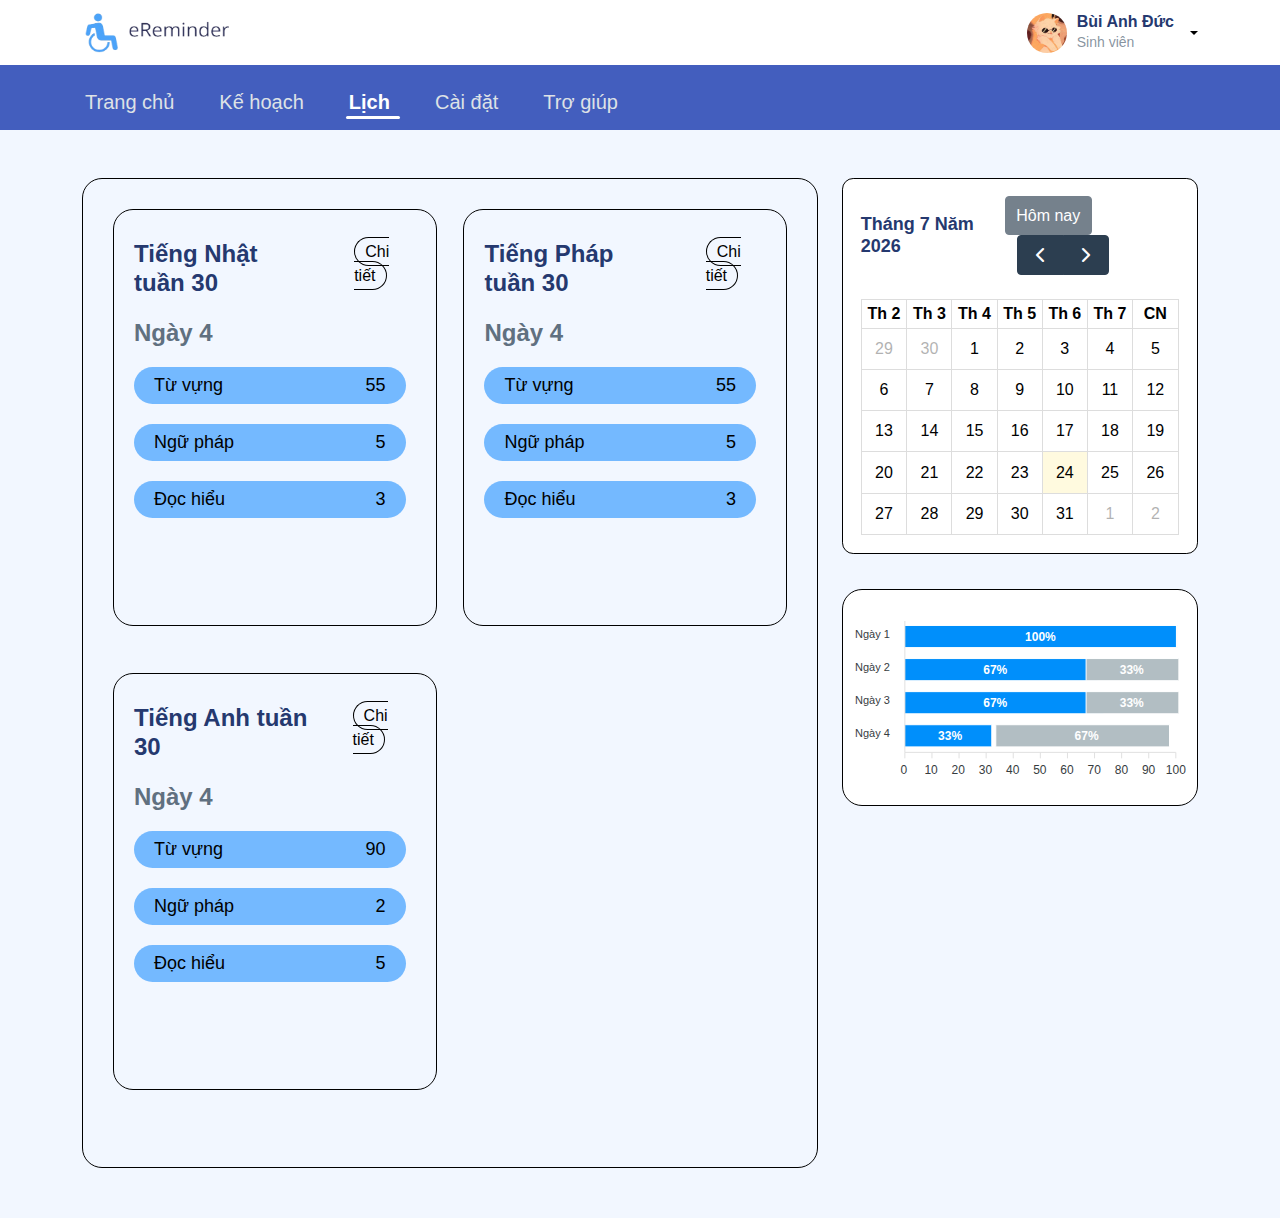
==== commit 8969de0b: "update 23.5" ====
--- a/calender.html
+++ b/calender.html
@@ -217,7 +217,7 @@
               </div>
               <div class="link-blc">
                 <a href="">Liên hệ</a>
-                 
+
                 <a href="">Chính sách bảo mật</a>
                 <a style="border: none" href="">Thỏa thuận người dùng</a>
               </div>
@@ -427,17 +427,29 @@
         var calendar = new FullCalendar.Calendar(calendarEl, {
           initialView: "dayGridMonth",
           locale: "vi",
-
+          selectable: true,
           buttonText: {
             today: "Hôm nay",
             month: "Tháng",
             week: "Tuần",
             day: "Ngày",
           },
-          dateClick: function (info) {
-            alert("Bạn đã click vào ngày: " + info.dateStr);
-          },
+          events: [
+            {
+              start: "2024-05-10",
+              end: "2024-05-12",
+              display: "background",
+              className: "custom-background",
+            },
+            {
+              start: "2024-05-21",
+              end: "2024-05-26",
+              display: "background",
+              className: "custom-background",
+            },
+          ],
         });
+
         calendar.render();
       });
     </script>
--- a/assets/css/calender.css
+++ b/assets/css/calender.css
@@ -22,6 +22,24 @@
   flex-wrap: wrap;
 }
 
+.fc-bg-event.custom-background {
+  background-image: url("../img/svg/noti.svg") !important;
+  background-color: transparent !important;
+  background-size: contain !important;
+  /* background-repeat: no-repeat !important; */
+  /* background-position: center !important; */
+}
+
+.fc .fc-daygrid-day-frame {
+  display: flex;
+  justify-content: center;
+  align-items: center;
+}
+
+.fc-daygrid-day-number {
+  text-align: center !important; /* Căn giữa các số trong ngày */
+}
+/* responsive */
 @media (max-width: 575.98px) {
   .calender-row {
     flex-direction: column-reverse;
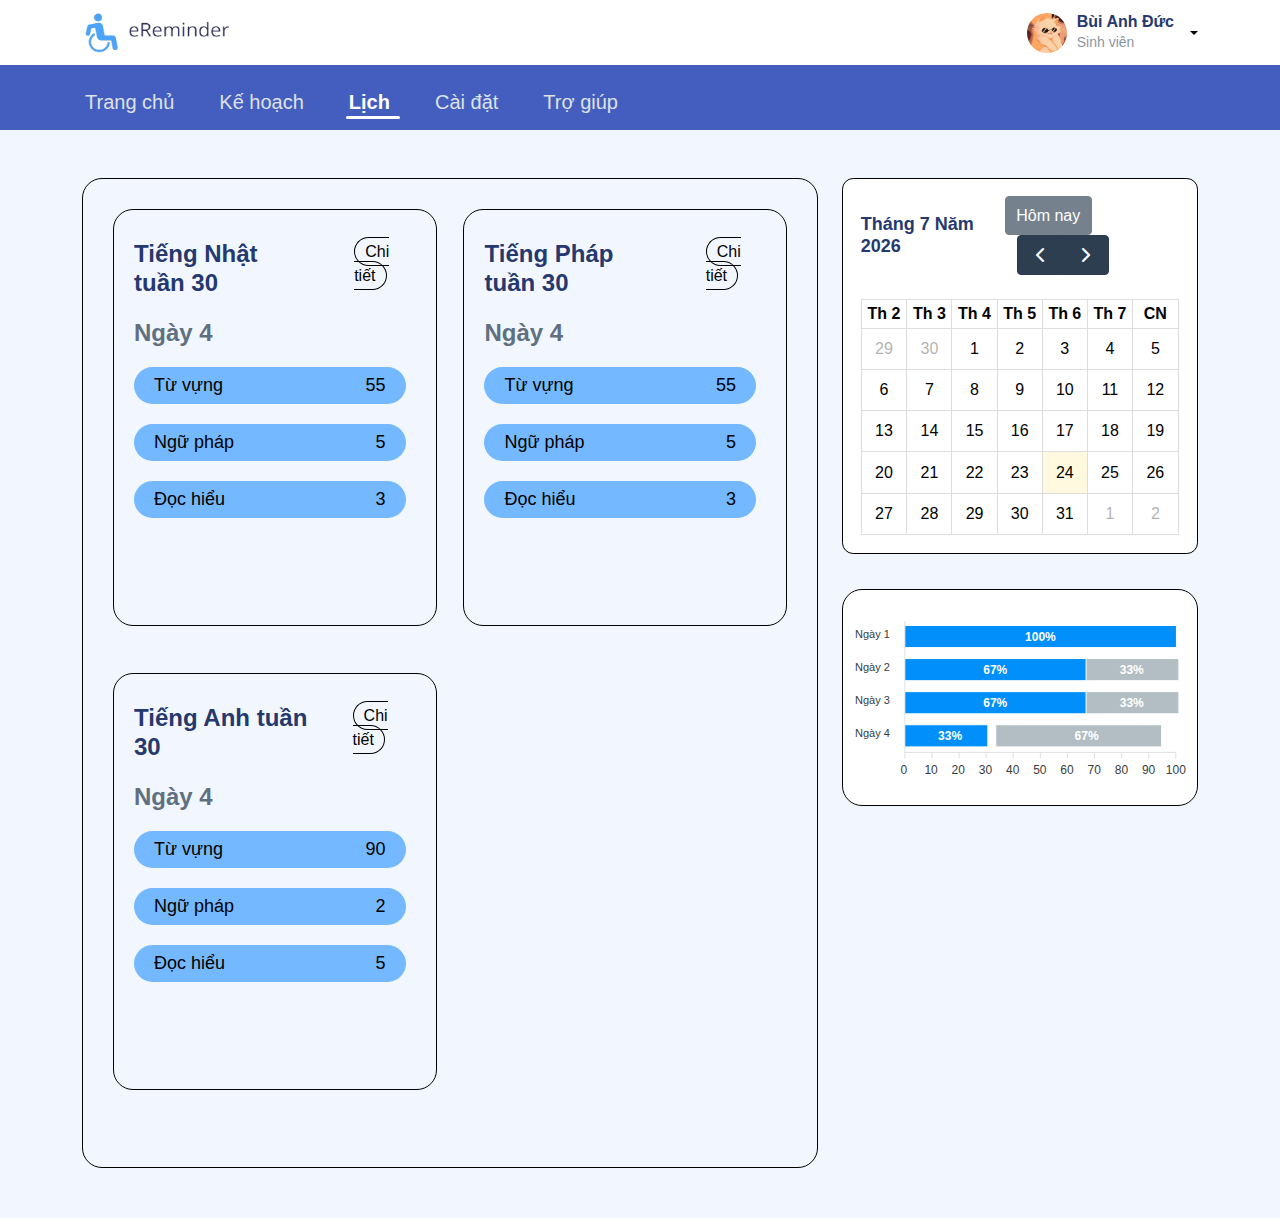
==== commit 06ffc832: "update alert" ====
--- a/calender.html
+++ b/calender.html
@@ -1,5 +1,5 @@
 <!DOCTYPE html>
-<html lang="en" data-bs-theme="lìght">
+<html lang="en" data-bs-theme="light">
   <head>
     <meta charset="UTF-8" />
     <meta name="viewport" content="width=device-width, initial-scale=1.0" />
@@ -442,7 +442,13 @@
               className: "custom-background",
             },
             {
-              start: "2024-05-21",
+              start: "2024-05-13",
+              end: "2024-05-19",
+              display: "background",
+              className: "custom-background",
+            },
+            {
+              start: "2024-05-20",
               end: "2024-05-26",
               display: "background",
               className: "custom-background",
--- a/assets/css/style.css
+++ b/assets/css/style.css
@@ -129,8 +129,9 @@
 }
 
 .card-hd {
-  display: flex;
-  flex-direction: row;
+  /* width: 100% !important; */
+  display: flex;
+  flex-direction: row !important;
   justify-content: space-between;
 }
 
@@ -167,7 +168,7 @@
 }
 
 .card-item-lf {
-  width: 80%;
+  width: 100%;
   margin-right: 10px;
   background-color: #74b9ff;
   padding: 0px 20px;
@@ -177,17 +178,17 @@
 }
 
 .card-item-rt {
-  width: 20%;
+  width: 10%;
   height: 37px;
   align-items: center;
 }
 
 .des-btn {
-  padding: 3px 10px;
+  padding: 3px 5px;
   border: 1px #000 solid;
   border-radius: 20px;
   transition: all ease-in-out 0.3s;
-  font-size: 18px;
+  /* font-size: 18px; */
   cursor: pointer;
 }
 
@@ -501,6 +502,11 @@
   margin-bottom: 22px !important;
 }
 
+.des-main .form-check {
+  padding-right: 0 !important;
+  padding-left: 0 !important;
+}
+
 /* Extra small devices (portrait phone, less than 576px) */
 @media (max-width: 575.98px) {
   .row .col-md-4 {
@@ -632,7 +638,7 @@
   }
 
   .card-item-lf {
-    width: 75% !important;
+    width: 100% !important;
   }
 
   .card-item-rt {
@@ -673,4 +679,7 @@
   .page-title {
     padding: 12px !important;
   }
-}
+  .nav-respon h3 {
+    font-size: calc(1.3rem + 0.6vw) !important;
+  }
+}
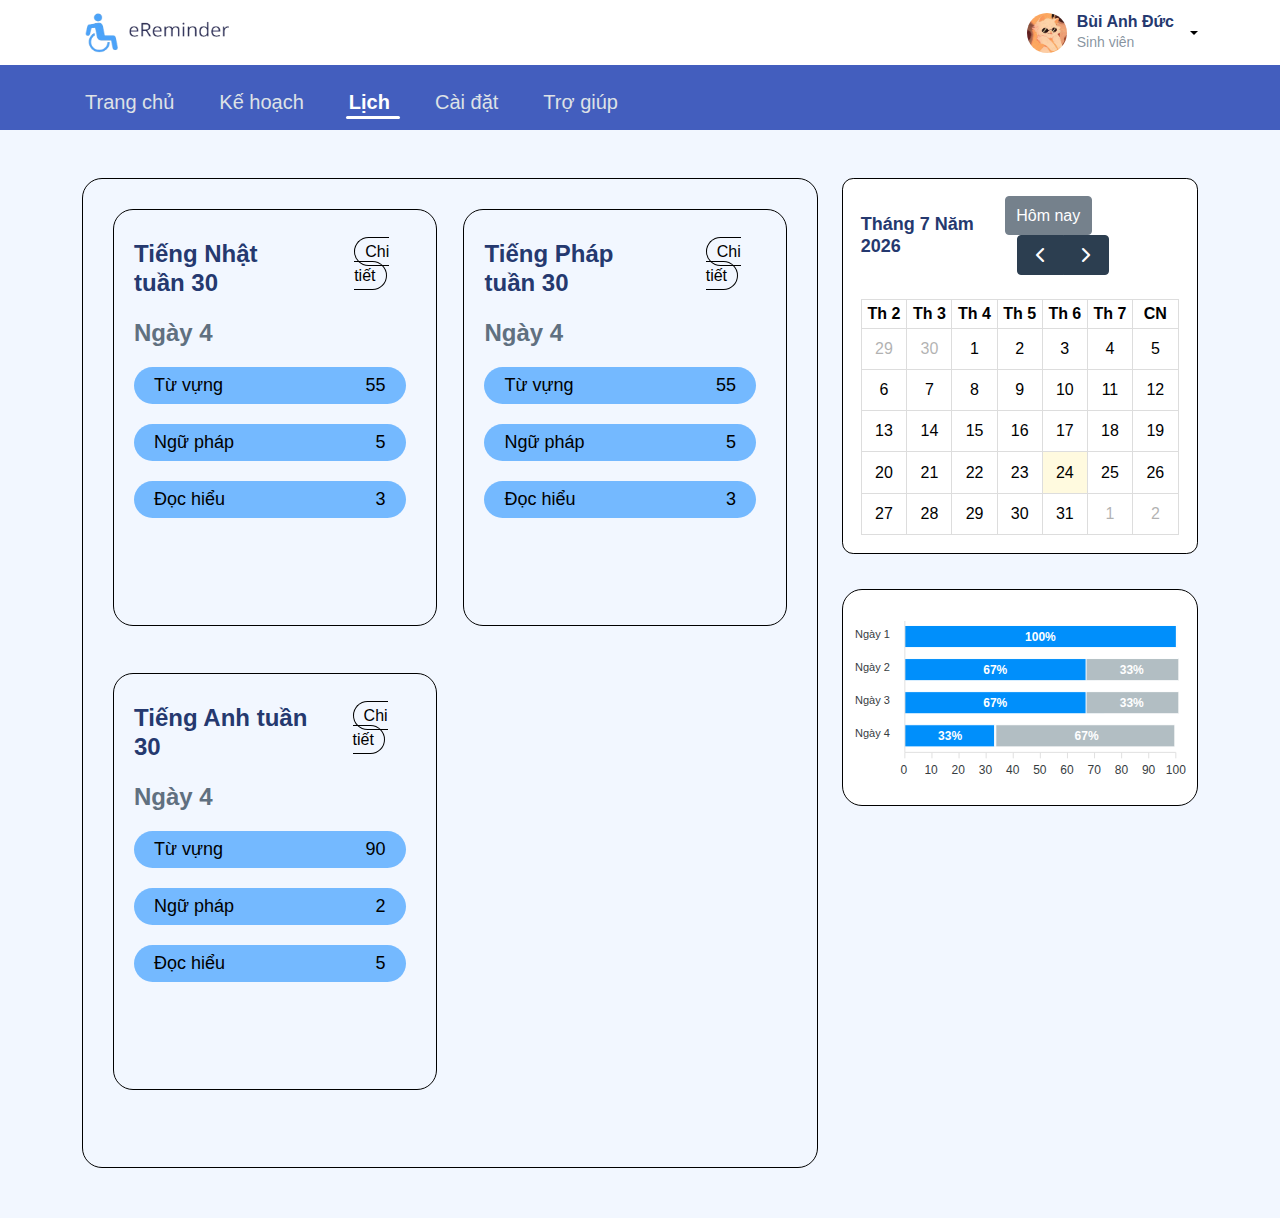
==== commit 0f2d9681: "debug" ====
--- a/calender.html
+++ b/calender.html
@@ -110,7 +110,6 @@
                     </li>
                   </ul>
                 </div>
-
                 <!-- Burger button responsive -->
                 <a href="#" class="burger-btn d-block d-xl-none">
                   <i class="bi bi-justify fs-3"></i>
@@ -156,7 +155,11 @@
             </div>
           </nav>
           <div class="nav-respon">
-            <div class="close-nav">
+            <div
+              class="close-nav"
+              style="display: flex; width: 100%; justify-content: space-between"
+            >
+              <img src="./assets/img/logo.png" alt="" style="width: 130px" />
               <i class="fa-solid fa-x"></i>
             </div>
             <div class="nav-content">
--- a/assets/css/style.css
+++ b/assets/css/style.css
@@ -161,7 +161,8 @@
 }
 
 .card-item-lf,
-.card-item-rt {
+.card-item-rt,
+.card-item-right {
   display: flex;
   flex-direction: row;
   justify-content: space-between;
@@ -178,6 +179,12 @@
 }
 
 .card-item-rt {
+  width: 10%;
+  height: 37px;
+  align-items: center;
+}
+
+.card-item-right {
   width: 10%;
   height: 37px;
   align-items: center;
@@ -507,6 +514,24 @@
   padding-left: 0 !important;
 }
 
+.fc-bg-event.custom-background {
+  background-image: url("../img/svg/noti.svg") !important;
+  background-color: transparent !important;
+  background-size: contain !important;
+  /* background-repeat: no-repeat !important; */
+  /* background-position: center !important; */
+}
+
+.fc .fc-daygrid-day-frame {
+  display: flex;
+  justify-content: center;
+  align-items: center;
+}
+
+.fc-daygrid-day-number {
+  text-align: center !important; /* Căn giữa các số trong ngày */
+}
+
 /* Extra small devices (portrait phone, less than 576px) */
 @media (max-width: 575.98px) {
   .row .col-md-4 {
@@ -642,6 +667,10 @@
   }
 
   .card-item-rt {
+    width: 5% !important;
+  }
+
+  .card-item-right {
     width: 25% !important;
   }
 
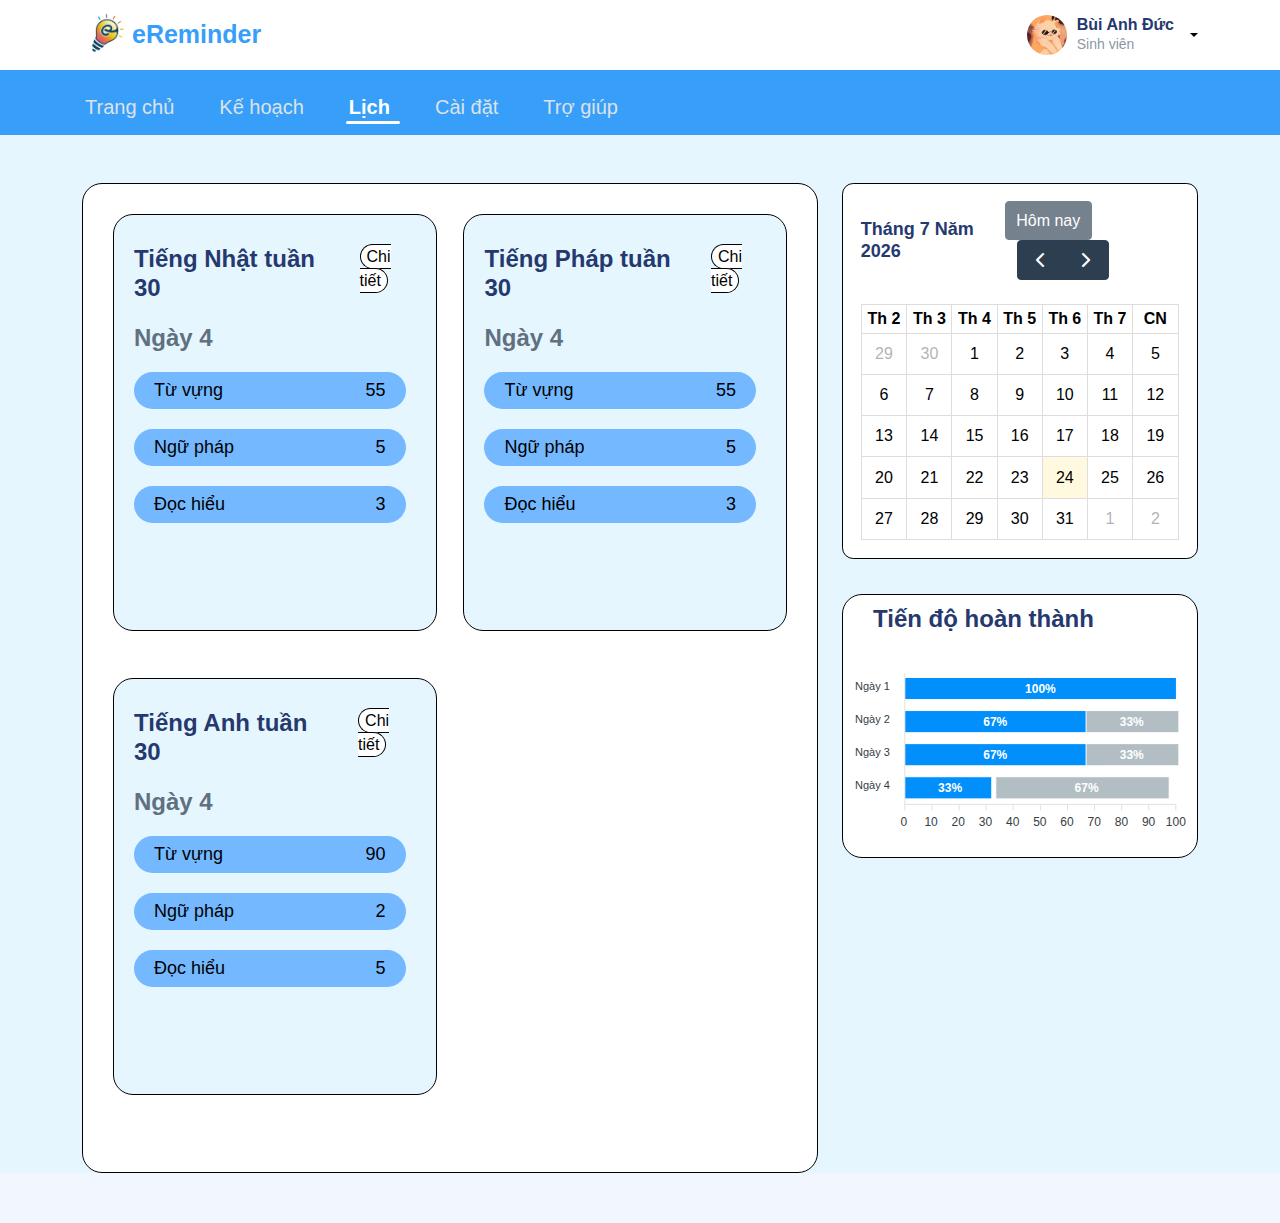
==== commit 4d51984e: "update 30.5" ====
--- a/calender.html
+++ b/calender.html
@@ -66,12 +66,17 @@
           <div class="header-top">
             <div class="container">
               <div class="logo">
-                <a href="index.html"
+                <a href="index.html" class="center"
                   ><img
-                    style="width: 150px; height: 45px"
+                    style="width: 50px; height: 50px"
                     src="./assets/img/logo.png"
                     srcset=""
-                /></a>
+                  />
+                  <span
+                    style="font-weight: bolder; color: #379ffa; font-size: 25px"
+                    >eReminder</span
+                  >
+                </a>
               </div>
               <div class="header-top-right">
                 <div class="dropdown">
@@ -159,7 +164,12 @@
               class="close-nav"
               style="display: flex; width: 100%; justify-content: space-between"
             >
-              <img src="./assets/img/logo.png" alt="" style="width: 130px" />
+              <div>
+                <img src="./assets/img/logo.png" alt="" style="width: 50px" />
+                <span style="font-weight: 500; font-size: 20px; color: #379ffa"
+                  >eReminder</span
+                >
+              </div>
               <i class="fa-solid fa-x"></i>
             </div>
             <div class="nav-content">
@@ -391,6 +401,7 @@
                   <div id="calendar"></div>
                 </div>
                 <div class="trending" style="padding: 0">
+                  <h5 class="des-hd">Tiến độ hoàn thành</h5>
                   <div class="des-body">
                     <div id="bar-chart-2"></div>
                   </div>
--- a/assets/css/app.css
+++ b/assets/css/app.css
@@ -2351,10 +2351,6 @@
   outline: 0;
   box-shadow: 0 0 0 0.25rem rgba(67, 94, 190, 0.25);
 }
-.form-check-input:checked {
-  background-color: #435ebe;
-  border-color: #435ebe;
-}
 .form-check-input:checked[type="checkbox"] {
   --bs-form-check-bg-image: url("data:image/svg+xml,%3csvg xmlns='http://www.w3.org/2000/svg' viewBox='0 0 20 20'%3e%3cpath fill='none' stroke='%23fff' stroke-linecap='round' stroke-linejoin='round' stroke-width='3' d='M6 10l3 3l6-6'/%3e%3c/svg%3e");
 }
@@ -18881,10 +18877,6 @@
 .layout-horizontal .submenu-item.active a {
   font-weight: 700;
 }
-.layout-horizontal .main-navbar {
-  background-color: #435ebe;
-  padding: 1rem;
-}
 .layout-horizontal .main-navbar ul {
   list-style: none;
   padding: 0;
@@ -19325,10 +19317,6 @@
   padding: 0;
   transition: margin-left 0.7s cubic-bezier(0.22, 1, 0.36, 1);
 }
-#main.layout-horizontal {
-  padding: 0;
-  margin: 0;
-}
 #main #main-content {
   padding: 2rem;
 }
--- a/assets/css/iconly.css
+++ b/assets/css/iconly.css
@@ -1 +1,323 @@
-@font-face{font-family:Iconly---Bold;src:url(./eot/Iconly---Bold.eot?jilz72);src:url(./eot/Iconly---Bold.eot?jilz72#iefix) format("embedded-opentype"),url(./fonts/Iconly---Bold.ttf?jilz72) format("truetype"),url(./fonts/Iconly---Bold.woff?jilz72) format("woff"),url(./svg/Iconly---Bold.svg?jilz72#Iconly---Bold) format("svg");font-weight:400;font-style:normal;font-display:block}[class^=iconly-bold],[class*=" iconly-bold"]{font-family:Iconly---Bold!important;speak:never;font-style:normal;font-weight:400;font-variant:normal;text-transform:none;line-height:1;-webkit-font-smoothing:antialiased;-moz-osx-font-smoothing:grayscale}.iconly-boldActivity:before{content:""}.iconly-boldUser:before{content:""}.iconly-boldUser1:before{content:""}.iconly-boldAdd-User:before{content:""}.iconly-boldArrow---Down-2:before{content:""}.iconly-boldArrow---Down-3:before{content:""}.iconly-boldArrow---Down-Circle:before{content:""}.iconly-boldArrow---Down-Square:before{content:""}.iconly-boldArrow---Down:before{content:""}.iconly-boldArrow---Left-2:before{content:""}.iconly-boldArrow---Left-3:before{content:""}.iconly-boldArrow---Left-Circle:before{content:""}.iconly-boldArrow---Left-Square:before{content:""}.iconly-boldArrow---Left:before{content:""}.iconly-boldArrow---Right-2:before{content:""}.iconly-boldArrow---Right-3:before{content:""}.iconly-boldArrow---Right-Circle:before{content:""}.iconly-boldArrow---Right-Square:before{content:""}.iconly-boldArrow---Right:before{content:""}.iconly-boldArrow---Up-2:before{content:""}.iconly-boldArrow---Up-3:before{content:""}.iconly-boldArrow---Up-Circle:before{content:""}.iconly-boldArrow---Up-Square:before{content:""}.iconly-boldArrow---Up:before{content:""}.iconly-boldBag-2:before{content:""}.iconly-boldBag:before{content:""}.iconly-boldBookmark:before{content:""}.iconly-boldBuy:before{content:""}.iconly-boldCalendar:before{content:""}.iconly-boldCall-Missed:before{content:""}.iconly-boldCall-Silent:before{content:""}.iconly-boldCall:before{content:""}.iconly-boldCalling:before{content:""}.iconly-boldCamera:before{content:""}.iconly-boldCategory:before{content:""}.iconly-boldChart:before{content:""}.iconly-boldChat:before{content:""}.iconly-boldClose-Square:before{content:""}.iconly-boldDanger:before{content:""}.iconly-boldDelete:before{content:""}.iconly-boldDiscount:before{content:""}.iconly-boldDiscovery:before{content:""}.iconly-boldDocument:before{content:""}.iconly-boldDownload:before{content:""}.iconly-boldEdit-Square:before{content:""}.iconly-boldEdit:before{content:""}.iconly-boldFilter-2:before{content:""}.iconly-boldFilter:before{content:""}.iconly-boldFolder:before{content:""}.iconly-boldGame:before{content:""}.iconly-boldGraph:before{content:""}.iconly-boldHeart:before{content:""}.iconly-boldHide:before{content:""}.iconly-boldHome:before{content:""}.iconly-boldImage-2:before{content:""}.iconly-boldImage:before{content:""}.iconly-boldInfo-Circle:before{content:""}.iconly-boldInfo-Square:before{content:""}.iconly-boldLocation:before{content:""}.iconly-boldLock:before{content:""}.iconly-boldLogin:before{content:""}.iconly-boldLogout:before{content:""}.iconly-boldMessage:before{content:""}.iconly-boldMore-Circle:before{content:""}.iconly-boldMore-Square:before{content:""}.iconly-boldNotification:before{content:""}.iconly-boldPaper-Download:before{content:""}.iconly-boldPaper-Fail:before{content:""}.iconly-boldPaper-Negative:before{content:""}.iconly-boldPaper-Plus:before{content:""}.iconly-boldPaper-Upload:before{content:""}.iconly-boldPaper:before{content:""}.iconly-boldPassword:before{content:""}.iconly-boldPlay:before{content:""}.iconly-boldPlus:before{content:""}.iconly-boldProfile:before{content:""}.iconly-boldScan:before{content:""}.iconly-boldSearch:before{content:""}.iconly-boldSend:before{content:""}.iconly-boldSetting:before{content:""}.iconly-boldShield-Done:before{content:""}.iconly-boldShield-Fail:before{content:""}.iconly-boldShow:before{content:""}.iconly-boldStar:before{content:""}.iconly-boldSwap:before{content:""}.iconly-boldTick-Square:before{content:""}.iconly-boldTicket-Star:before{content:""}.iconly-boldTicket:before{content:""}.iconly-boldTime-Circle:before{content:""}.iconly-boldTime-Square:before{content:""}.iconly-boldUnlock:before{content:""}.iconly-boldUpload:before{content:""}.iconly-boldVideo:before{content:""}.iconly-boldVoice-2:before{content:""}.iconly-boldVoice:before{content:""}.iconly-boldVolume-Down:before{content:""}.iconly-boldVolume-Off:before{content:""}.iconly-boldVolume-Up:before{content:""}.iconly-boldWallet:before{content:""}.iconly-boldWork:before{content:""}
+@font-face {
+  font-family: Iconly---Bold;
+  src: url(./eot/Iconly---Bold.eot?jilz72);
+  src: url(./eot/Iconly---Bold.eot?jilz72#iefix) format("embedded-opentype"),
+    url(./fonts/Iconly---Bold.ttf?jilz72) format("truetype"),
+    url(./fonts/Iconly---Bold.woff?jilz72) format("woff"),
+    url(./svg/Iconly---Bold.svg?jilz72#Iconly---Bold) format("svg");
+  font-weight: 400;
+  font-style: normal;
+  font-display: block;
+}
+[class^="iconly-bold"],
+[class*=" iconly-bold"] {
+  font-family: Iconly---Bold !important;
+  speak: never;
+  font-style: normal;
+  font-weight: 400;
+  font-variant: normal;
+  text-transform: none;
+  line-height: 1;
+  -webkit-font-smoothing: antialiased;
+  -moz-osx-font-smoothing: grayscale;
+}
+.iconly-boldActivity:before {
+  content: "";
+}
+.iconly-boldUser:before {
+  content: "";
+}
+.iconly-boldUser1:before {
+  content: "";
+}
+.iconly-boldAdd-User:before {
+  content: "";
+}
+.iconly-boldArrow---Down-2:before {
+  content: "";
+}
+.iconly-boldArrow---Down-3:before {
+  content: "";
+}
+.iconly-boldArrow---Down-Circle:before {
+  content: "";
+}
+.iconly-boldArrow---Down-Square:before {
+  content: "";
+}
+.iconly-boldArrow---Down:before {
+  content: "";
+}
+.iconly-boldArrow---Left-2:before {
+  content: "";
+}
+.iconly-boldArrow---Left-3:before {
+  content: "";
+}
+.iconly-boldArrow---Left-Circle:before {
+  content: "";
+}
+.iconly-boldArrow---Left-Square:before {
+  content: "";
+}
+.iconly-boldArrow---Left:before {
+  content: "";
+}
+.iconly-boldArrow---Right-2:before {
+  content: "";
+}
+.iconly-boldArrow---Right-3:before {
+  content: "";
+}
+.iconly-boldArrow---Right-Circle:before {
+  content: "";
+}
+.iconly-boldArrow---Right-Square:before {
+  content: "";
+}
+.iconly-boldArrow---Right:before {
+  content: "";
+}
+.iconly-boldArrow---Up-2:before {
+  content: "";
+}
+.iconly-boldArrow---Up-3:before {
+  content: "";
+}
+.iconly-boldArrow---Up-Circle:before {
+  content: "";
+}
+.iconly-boldArrow---Up-Square:before {
+  content: "";
+}
+.iconly-boldArrow---Up:before {
+  content: "";
+}
+.iconly-boldBag-2:before {
+  content: "";
+}
+.iconly-boldBag:before {
+  content: "";
+}
+.iconly-boldBookmark:before {
+  content: "";
+}
+.iconly-boldBuy:before {
+  content: "";
+}
+.iconly-boldCalendar:before {
+  content: "";
+}
+.iconly-boldCall-Missed:before {
+  content: "";
+}
+.iconly-boldCall-Silent:before {
+  content: "";
+}
+.iconly-boldCall:before {
+  content: "";
+}
+.iconly-boldCalling:before {
+  content: "";
+}
+.iconly-boldCamera:before {
+  content: "";
+}
+.iconly-boldCategory:before {
+  content: "";
+}
+.iconly-boldChart:before {
+  content: "";
+}
+.iconly-boldChat:before {
+  content: "";
+}
+.iconly-boldClose-Square:before {
+  content: "";
+}
+.iconly-boldDanger:before {
+  content: "";
+}
+.iconly-boldDelete:before {
+  content: "";
+}
+.iconly-boldDiscount:before {
+  content: "";
+}
+.iconly-boldDiscovery:before {
+  content: "";
+}
+.iconly-boldDocument:before {
+  content: "";
+}
+.iconly-boldDownload:before {
+  content: "";
+}
+.iconly-boldEdit-Square:before {
+  content: "";
+}
+.iconly-boldEdit:before {
+  content: "";
+}
+.iconly-boldFilter-2:before {
+  content: "";
+}
+.iconly-boldFilter:before {
+  content: "";
+}
+.iconly-boldFolder:before {
+  content: "";
+}
+.iconly-boldGame:before {
+  content: "";
+}
+.iconly-boldGraph:before {
+  content: "";
+}
+.iconly-boldHeart:before {
+  content: "";
+}
+.iconly-boldHide:before {
+  content: "";
+}
+.iconly-boldHome:before {
+  content: "";
+}
+.iconly-boldImage-2:before {
+  content: "";
+}
+.iconly-boldImage:before {
+  content: "";
+}
+.iconly-boldInfo-Circle:before {
+  content: "";
+}
+.iconly-boldInfo-Square:before {
+  content: "";
+}
+.iconly-boldLocation:before {
+  content: "";
+}
+.iconly-boldLock:before {
+  content: "";
+}
+.iconly-boldLogin:before {
+  content: "";
+}
+.iconly-boldLogout:before {
+  content: "";
+}
+.iconly-boldMessage:before {
+  content: "";
+}
+.iconly-boldMore-Circle:before {
+  content: "";
+}
+.iconly-boldMore-Square:before {
+  content: "";
+}
+.iconly-boldNotification:before {
+  content: "";
+}
+.iconly-boldPaper-Download:before {
+  content: "";
+}
+.iconly-boldPaper-Fail:before {
+  content: "";
+}
+.iconly-boldPaper-Negative:before {
+  content: "";
+}
+.iconly-boldPaper-Plus:before {
+  content: "";
+}
+.iconly-boldPaper-Upload:before {
+  content: "";
+}
+.iconly-boldPaper:before {
+  content: "";
+}
+.iconly-boldPassword:before {
+  content: "";
+}
+.iconly-boldPlay:before {
+  content: "";
+}
+.iconly-boldPlus:before {
+  content: "";
+}
+.iconly-boldProfile:before {
+  content: "";
+}
+.iconly-boldScan:before {
+  content: "";
+}
+.iconly-boldSearch:before {
+  content: "";
+}
+.iconly-boldSend:before {
+  content: "";
+}
+.iconly-boldSetting:before {
+  content: "";
+}
+.iconly-boldShield-Done:before {
+  content: "";
+}
+.iconly-boldShield-Fail:before {
+  content: "";
+}
+.iconly-boldShow:before {
+  content: "";
+}
+.iconly-boldStar:before {
+  content: "";
+}
+.iconly-boldSwap:before {
+  content: "";
+}
+.iconly-boldTick-Square:before {
+  content: "";
+}
+.iconly-boldTicket-Star:before {
+  content: "";
+}
+.iconly-boldTicket:before {
+  content: "";
+}
+.iconly-boldTime-Circle:before {
+  content: "";
+}
+.iconly-boldTime-Square:before {
+  content: "";
+}
+.iconly-boldUnlock:before {
+  content: "";
+}
+.iconly-boldUpload:before {
+  content: "";
+}
+.iconly-boldVideo:before {
+  content: "";
+}
+.iconly-boldVoice-2:before {
+  content: "";
+}
+.iconly-boldVoice:before {
+  content: "";
+}
+.iconly-boldVolume-Down:before {
+  content: "";
+}
+.iconly-boldVolume-Off:before {
+  content: "";
+}
+.iconly-boldVolume-Up:before {
+  content: "";
+}
+.iconly-boldWallet:before {
+  content: "";
+}
+.iconly-boldWork:before {
+  content: "";
+}
--- a/assets/css/style.css
+++ b/assets/css/style.css
@@ -1,3 +1,16 @@
+/* important */
+.layout-horizontal .main-navbar {
+  background-color: #379ffa;
+  padding: 1rem;
+}
+
+#main.layout-horizontal {
+  padding: 0;
+  margin: 0;
+  background-color: rgba(202, 244, 255, 0.3);
+}
+/*  */
+
 html {
   padding: 0;
   margin: 0;
@@ -73,7 +86,7 @@
 
 .kpi-list {
   width: 100%;
-  background-color: #435ebe;
+  background-color: #5ab2ff;
   border: 1px #000 solid;
   border-radius: 20px;
   margin: 0 0 30px 0;
@@ -121,6 +134,7 @@
 }
 
 .des-main {
+  background-color: #fff;
   height: 80vh;
   padding: 30px;
   border: 1px #000 solid;
@@ -141,7 +155,8 @@
 }
 
 .add-btn {
-  padding: 5px 10px;
+  background-color: #fff;
+  padding: 3px 6px;
   border: 1px #000 solid;
   border-radius: 20px;
   transition: all ease-in-out 0.25s;
@@ -313,7 +328,7 @@
 
 .item-lf-dis {
   padding: 3px 12px;
-  background-color: #fbdfdf;
+  background-color: #fff;
   border-radius: 20px;
   border: #000 1px solid;
 }
@@ -391,7 +406,8 @@
 
 .hd-lf {
   font-size: 16px;
-  background-color: #fbdfdf;
+  background-color: #62b4ff;
+  filter: brightness(110%);
   padding: 5px 10px;
   border: 1px #000 solid;
   border-radius: 20px;
@@ -412,10 +428,13 @@
 .slide-item {
   /* border: #000 1px solid; */
   width: 20%;
-  background-color: #57caeb;
+  filter: brightness(110%);
+  background-color: #62b4ff;
+  border: 1px #000 solid;
   padding: 5px 15px;
   border-radius: 20px;
   color: #000;
+  cursor: pointer;
 }
 
 .item-top,
@@ -428,22 +447,6 @@
 .item-bot {
   display: flex;
   justify-content: space-between !important;
-}
-
-.done {
-  background-color: #33e9ab;
-}
-
-.doing {
-  background-color: #fffba0;
-}
-
-.past-due {
-  background-color: #ff4d4d;
-}
-
-.comming {
-  background-color: #fbdfdf;
 }
 
 .page-hd {
@@ -532,6 +535,14 @@
   text-align: center !important; /* Căn giữa các số trong ngày */
 }
 
+.cl-blue {
+  background-color: #5ab2ff;
+}
+
+.custom-tooltip[data-bs-toggle="tooltip"] {
+  white-space: pre-line; /* Cho phép xuống dòng khi gặp ký tự xuống dòng */
+}
+
 /* Extra small devices (portrait phone, less than 576px) */
 @media (max-width: 575.98px) {
   .row .col-md-4 {
@@ -711,4 +722,8 @@
   .nav-respon h3 {
     font-size: calc(1.3rem + 0.6vw) !important;
   }
-}
+
+  .secu-h3 {
+    font-size: 1.5em !important;
+  }
+}
--- a/assets/css/calender.css
+++ b/assets/css/calender.css
@@ -1,4 +1,5 @@
 .calender-item {
+  background-color: #e6f6ff;
   width: 48%;
   border: 1px #000 solid;
   border-radius: 20px;
@@ -16,6 +17,7 @@
 }
 
 .des-main {
+  background-color: #fff;
   display: flex;
   flex-direction: row;
   justify-content: space-between;
--- a/assets/css/trangchu.css
+++ b/assets/css/trangchu.css
@@ -569,13 +569,13 @@
 
 .nav-respon {
   position: fixed;
-  left: -500px;
+  left: -100%;
   background-color: #ffffff;
   top: 0px;
   height: 100vh;
   overflow: hidden;
   z-index: 100;
-  width: 400px;
+  width: 100%;
   max-width: 100%;
   transition: all ease-in-out 0.4s;
   padding: 15px 20px;
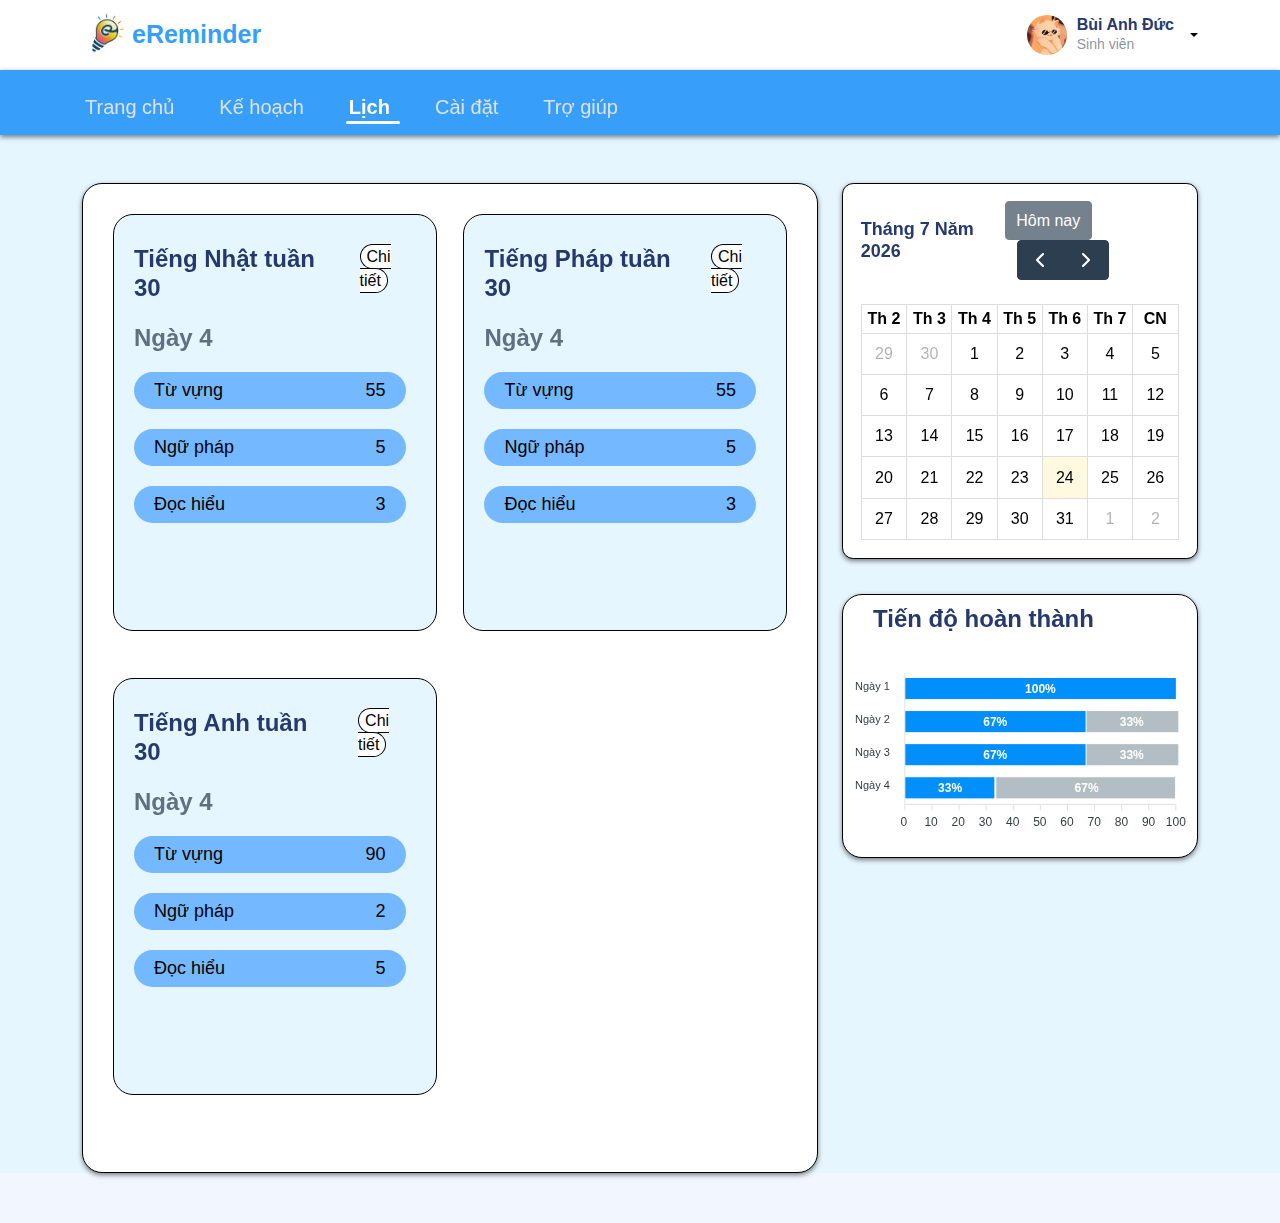
==== commit f04eec3f: "debug" ====
--- a/calender.html
+++ b/calender.html
@@ -397,10 +397,16 @@
                 </div>
               </div>
               <div class="col-12 col-lg-4">
-                <div class="card">
+                <div
+                  class="card"
+                  style="box-shadow: rgba(0, 0, 0, 0.5) 0px 2px 5px"
+                >
                   <div id="calendar"></div>
                 </div>
-                <div class="trending" style="padding: 0">
+                <div
+                  class="trending"
+                  style="box-shadow: rgba(0, 0, 0, 0.5) 0px 2px 5px; padding: 0"
+                >
                   <h5 class="des-hd">Tiến độ hoàn thành</h5>
                   <div class="des-body">
                     <div id="bar-chart-2"></div>
--- a/assets/css/style.css
+++ b/assets/css/style.css
@@ -2,6 +2,9 @@
 .layout-horizontal .main-navbar {
   background-color: #379ffa;
   padding: 1rem;
+  box-shadow: rgba(0, 0, 0, 0.5) 0px 2px 5px;
+  position: sticky;
+  top: 0;
 }
 
 #main.layout-horizontal {
@@ -91,6 +94,7 @@
   border-radius: 20px;
   margin: 0 0 30px 0;
   padding: 20px 30px 0;
+  box-shadow: rgba(0, 0, 0, 0.5) 0px 2px 5px;
 }
 .responsive {
   position: relative;
@@ -140,6 +144,7 @@
   border: 1px #000 solid;
   border-radius: 20px;
   overflow-y: auto;
+  box-shadow: rgba(0, 0, 0, 0.5) 0px 2px 5px;
 }
 
 .card-hd {
@@ -486,9 +491,7 @@
 
 .slick-next,
 .slick-prev {
-  opacity: 1 !important;
-  color: #000 !important;
-  margin-top: -10px;
+  display: none;
 }
 
 .gray-bg,
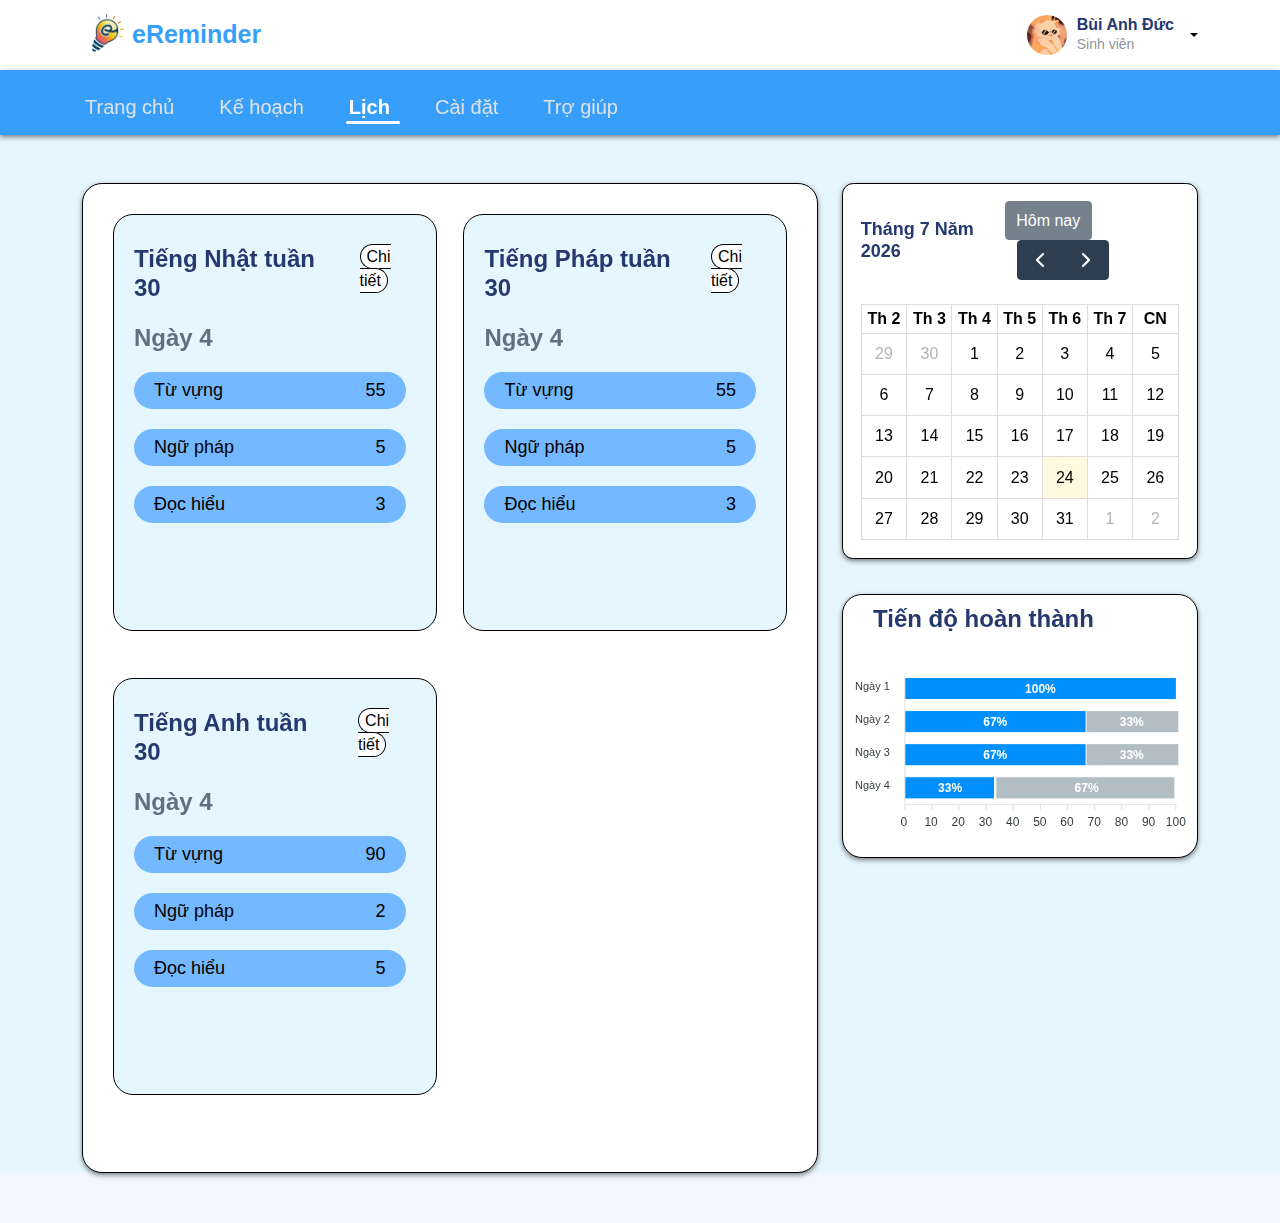
==== commit 36fe3e2e: "update 6.6" ====
--- a/calender.html
+++ b/calender.html
@@ -3,7 +3,7 @@
   <head>
     <meta charset="UTF-8" />
     <meta name="viewport" content="width=device-width, initial-scale=1.0" />
-    <title>UIUX</title>
+    <title>eReminder</title>
 
     <link
       rel="shortcut icon"
--- a/assets/css/app.css
+++ b/assets/css/app.css
@@ -2351,9 +2351,7 @@
   outline: 0;
   box-shadow: 0 0 0 0.25rem rgba(67, 94, 190, 0.25);
 }
-.form-check-input:checked[type="checkbox"] {
-  --bs-form-check-bg-image: url("data:image/svg+xml,%3csvg xmlns='http://www.w3.org/2000/svg' viewBox='0 0 20 20'%3e%3cpath fill='none' stroke='%23fff' stroke-linecap='round' stroke-linejoin='round' stroke-width='3' d='M6 10l3 3l6-6'/%3e%3c/svg%3e");
-}
+
 .form-check-input:checked[type="radio"] {
   --bs-form-check-bg-image: url("data:image/svg+xml,%3csvg xmlns='http://www.w3.org/2000/svg' viewBox='-4 -4 8 8'%3e%3ccircle r='2' fill='%23fff'/%3e%3c/svg%3e");
 }
--- a/assets/css/style.css
+++ b/assets/css/style.css
@@ -5,6 +5,11 @@
   box-shadow: rgba(0, 0, 0, 0.5) 0px 2px 5px;
   position: sticky;
   top: 0;
+}
+
+.form-check-input:checked[type="checkbox"] {
+  background-color: #74b9ff;
+  --bs-form-check-bg-image: url("data:image/svg+xml,%3csvg xmlns='http://www.w3.org/2000/svg' viewBox='0 0 20 20'%3e%3cpath fill='none' stroke='%23fff' stroke-linecap='round' stroke-linejoin='round' stroke-width='3' d='M6 10l3 3l6-6'/%3e%3c/svg%3e");
 }
 
 #main.layout-horizontal {
@@ -418,6 +423,7 @@
   border-radius: 20px;
   color: #000;
   font-weight: 700;
+  box-shadow: rgba(0, 0, 0, 0.35) 0px 2px 5px;
 }
 
 .hd-rt {
@@ -440,6 +446,7 @@
   border-radius: 20px;
   color: #000;
   cursor: pointer;
+  box-shadow: rgba(0, 0, 0, 0.35) 0px 2px 5px;
 }
 
 .item-top,
--- a/assets/css/trangchu.css
+++ b/assets/css/trangchu.css
@@ -34,6 +34,51 @@
 }
 
 /* begin: pc */
+
+#heading {
+  position: fixed;
+  background: #379ffa;
+  background: linear-gradient(180deg, #379ffa 0%, rgba(255, 255, 255, 0) 100%);
+  padding: 8px 50px;
+  width: 100%;
+  height: 72px;
+  display: flex;
+  justify-content: space-between;
+  z-index: 2;
+  top: -1px;
+}
+
+#heading .logo {
+  margin: 8px;
+  width: 80px;
+  height: 50px;
+}
+
+.sign-in-button {
+  margin-top: 5px;
+  margin-right: 3vw;
+  position: absolute;
+  display: block;
+  right: 40px;
+  top: 12px;
+  color: #fff;
+  background: #000;
+  border: #fff solid 1px;
+  height: 40px;
+  width: 124px;
+  font-size: 16px;
+  border-radius: 50px;
+  transition: all ease-in-out 0.5s;
+  text-decoration: none;
+  line-height: 35px;
+  text-align: center;
+}
+
+.sign-in:hover .sign-in-button {
+  color: #000;
+  background: #fff;
+  cursor: pointer;
+}
 
 .heading {
   padding-left: 80px;
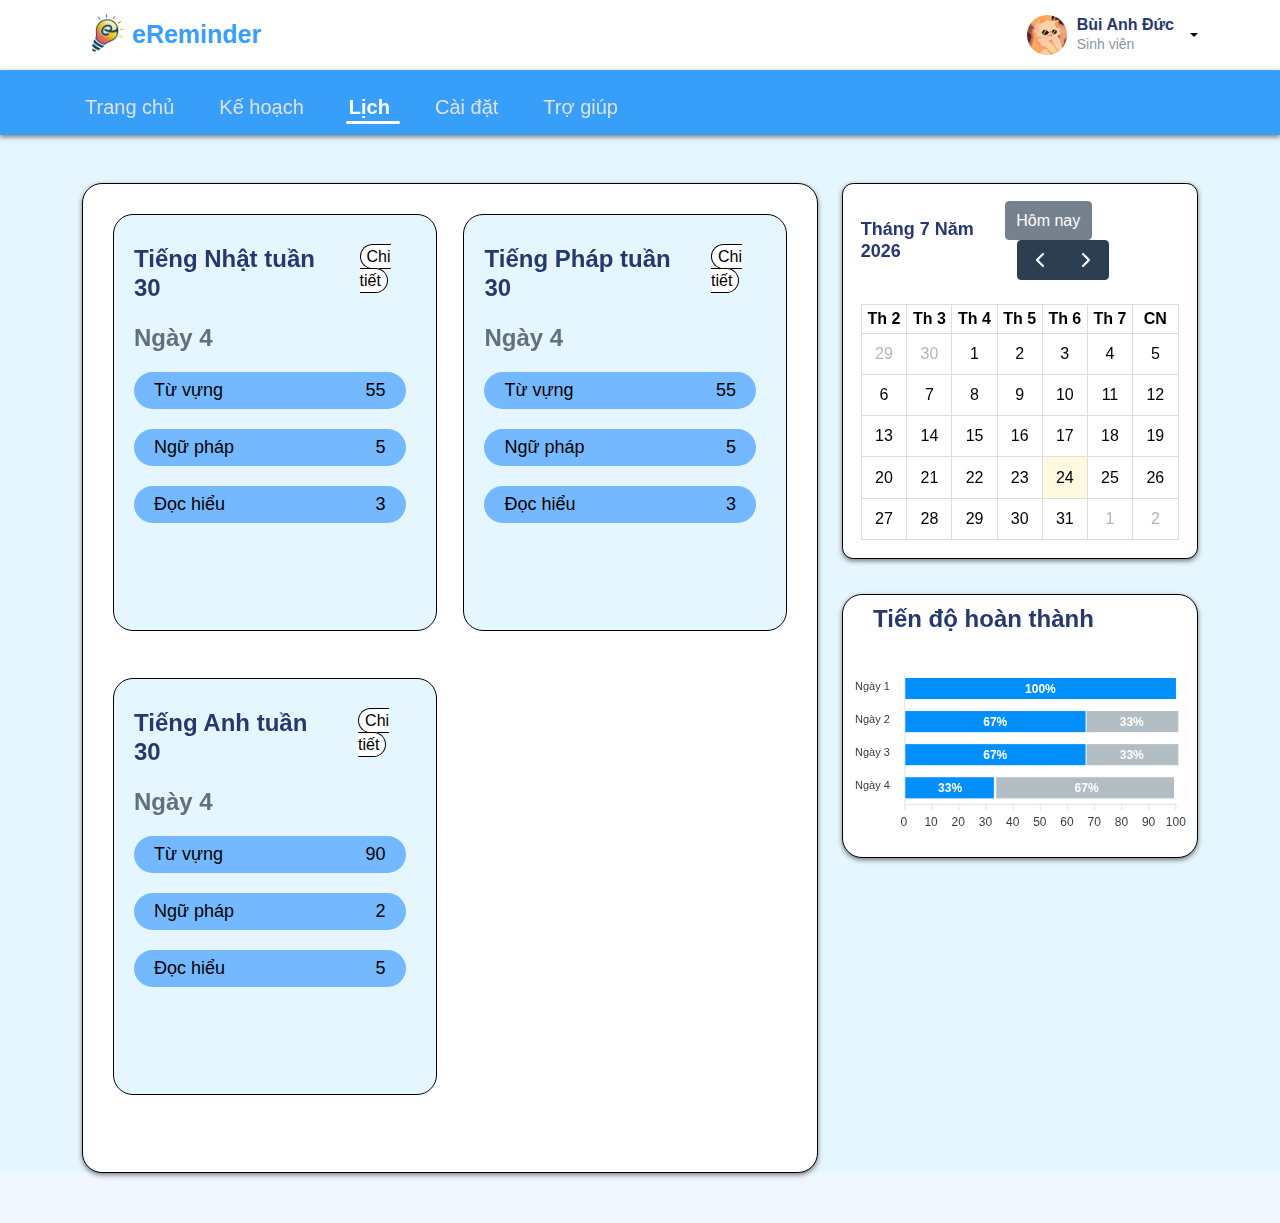
==== commit 0577ffa3: "update 7.6" ====
--- a/calender.html
+++ b/calender.html
@@ -473,6 +473,12 @@
               display: "background",
               className: "custom-background",
             },
+            {
+              start: "2024-06-03",
+              end: "2024-06-09",
+              display: "background",
+              className: "custom-background",
+            },
           ],
         });
 
--- a/assets/css/style.css
+++ b/assets/css/style.css
@@ -737,3 +737,16 @@
     font-size: 1.5em !important;
   }
 }
+
+.kpi-list .card {
+  transition: all 0.3s;
+}
+
+.kpi-list .card:hover {
+  box-shadow: 5px 5px 5px rgba(0, 0, 0, 0.5);
+  scale: 1.05;
+}
+
+.add-btn:hover {
+  scale: 1.05;
+}
--- a/assets/css/calender.css
+++ b/assets/css/calender.css
@@ -10,6 +10,10 @@
 
 .calender-item .card-item-lf {
   width: 100%;
+}
+
+.add-btn:hover {
+  scale: 1.05;
 }
 
 .calender-item .card-item-rt {
